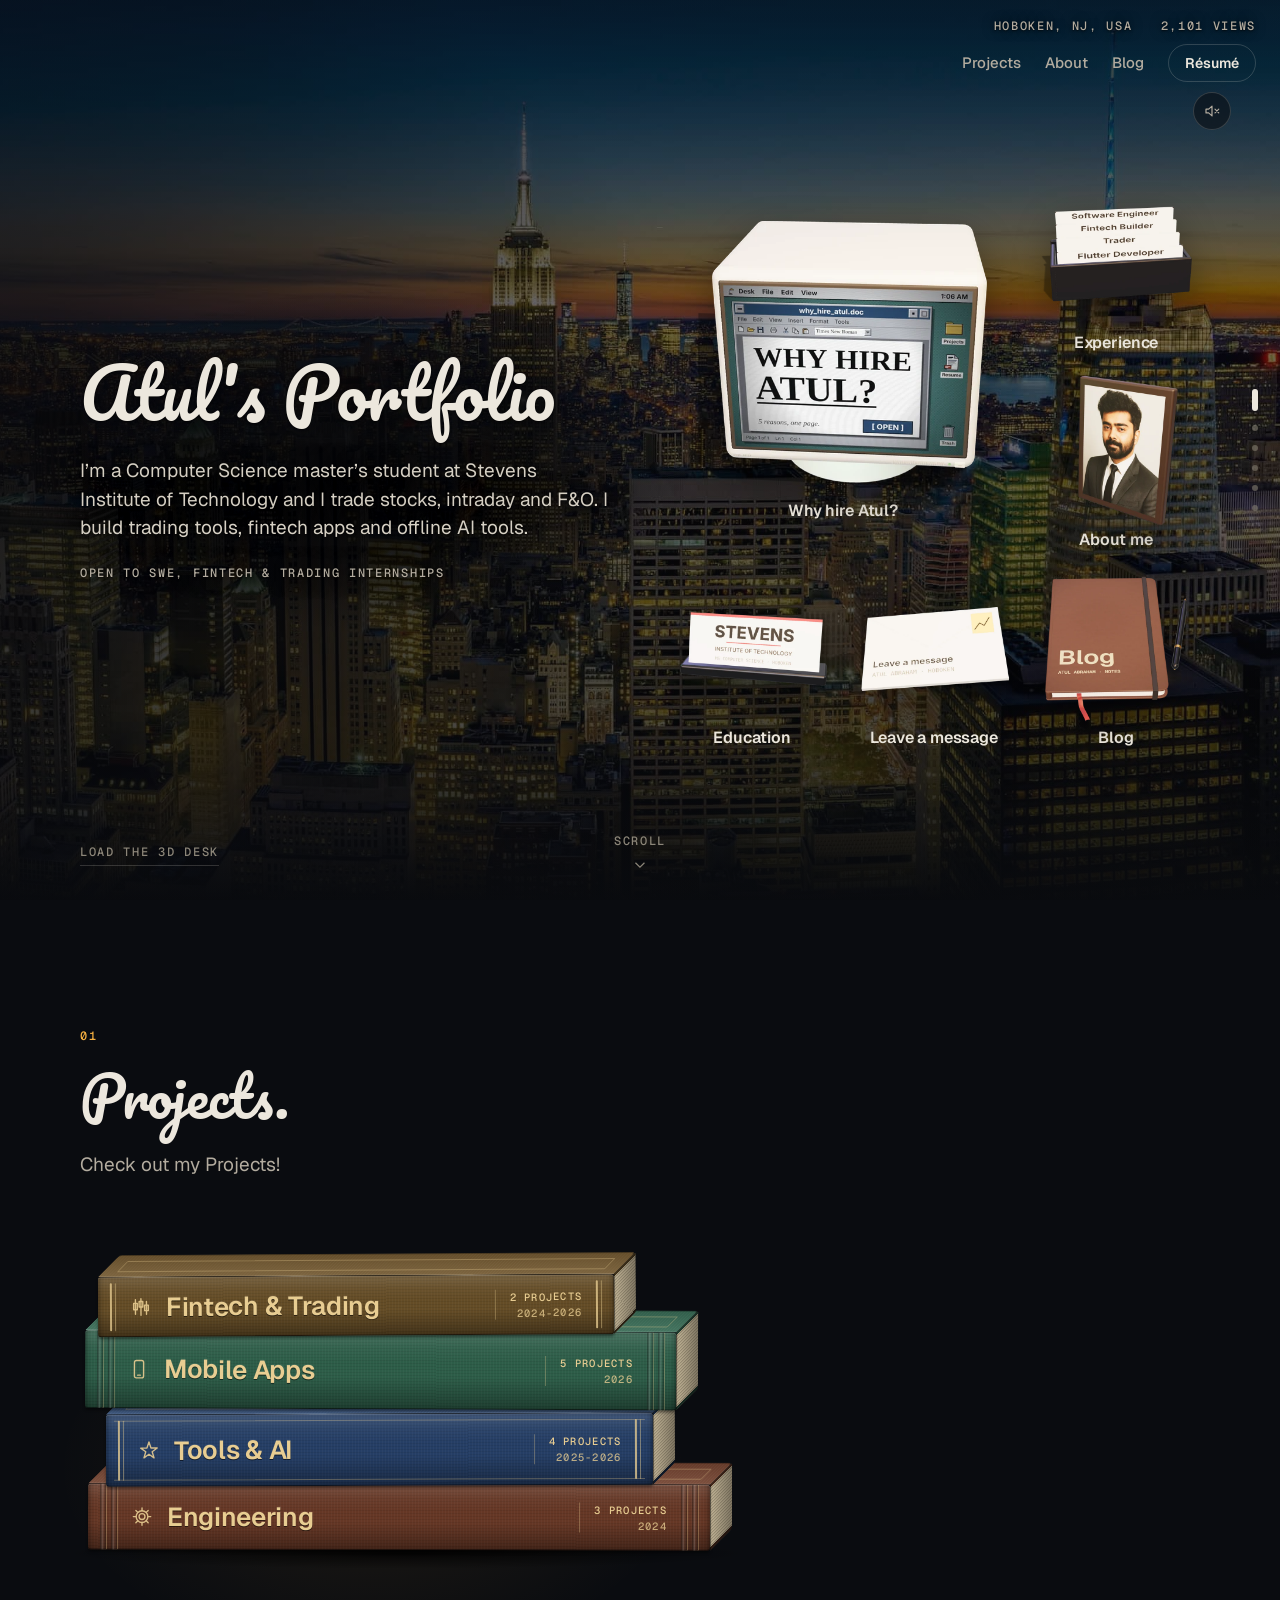
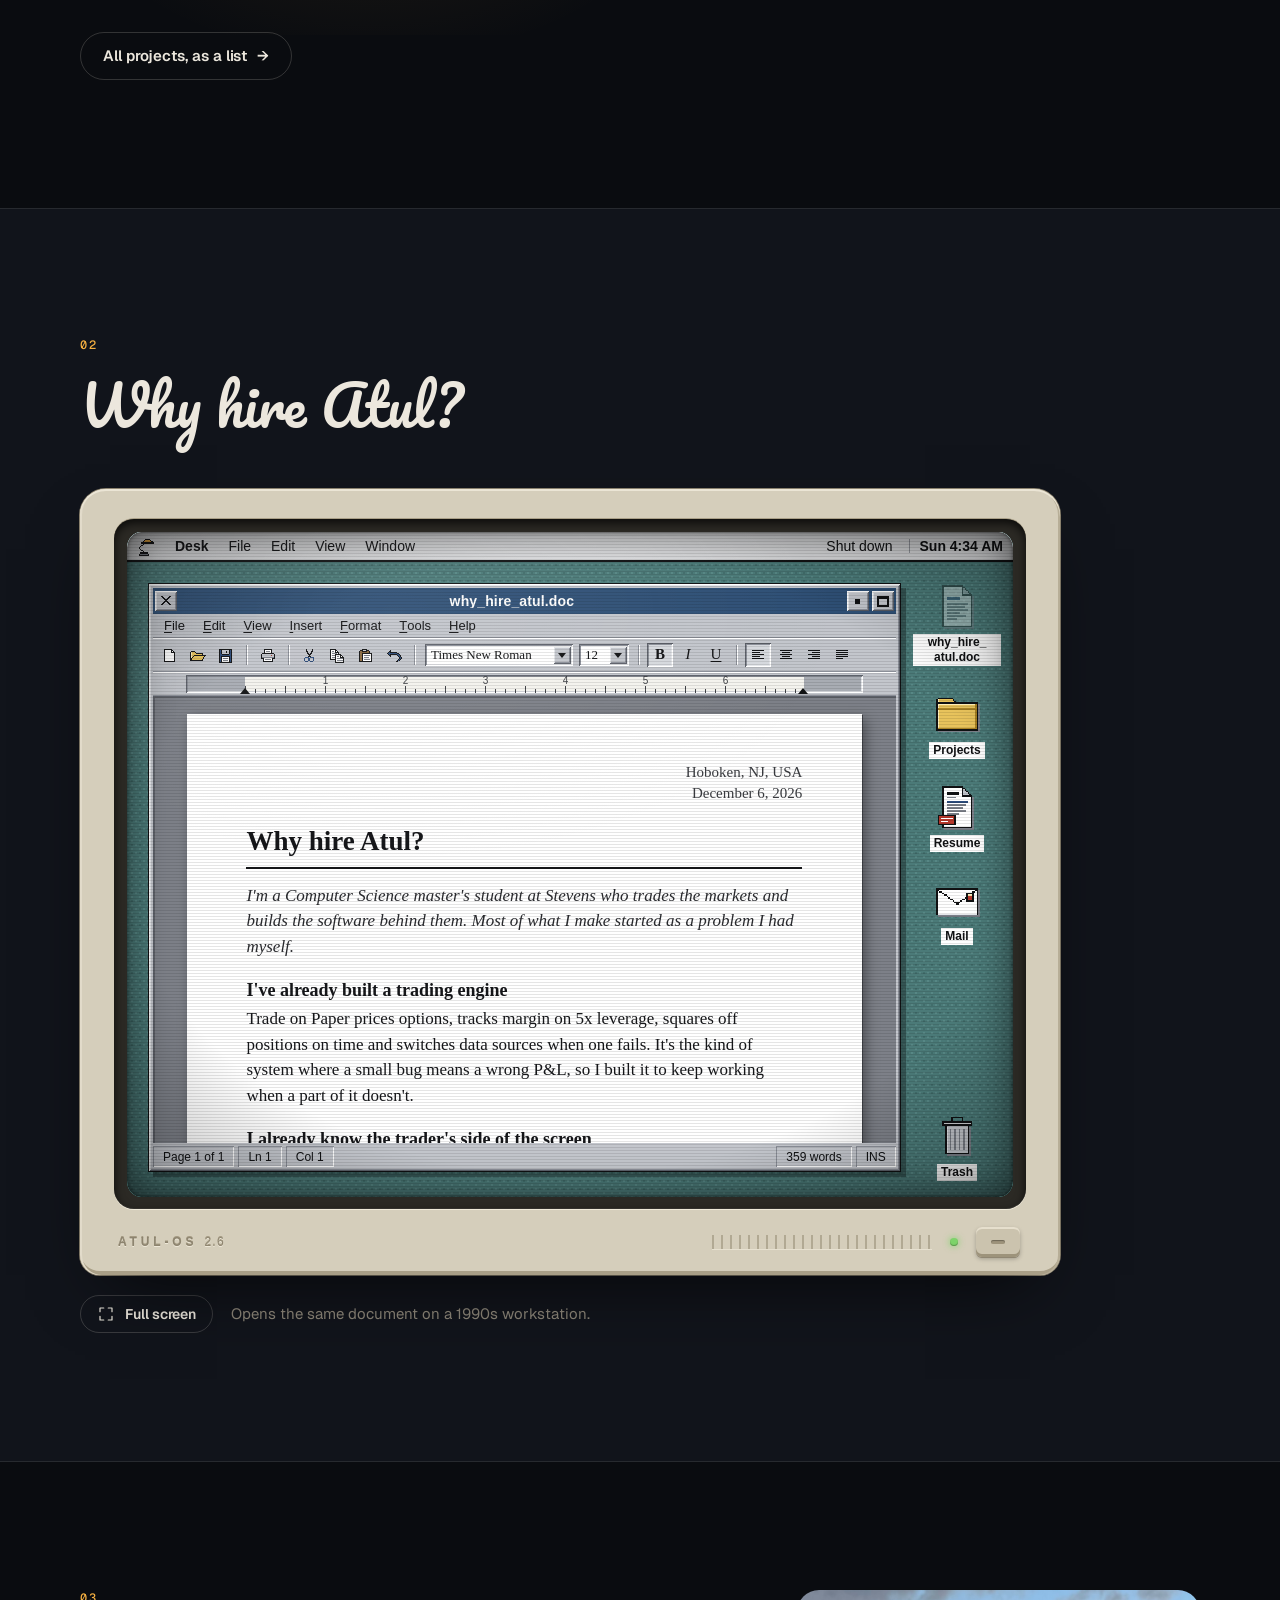
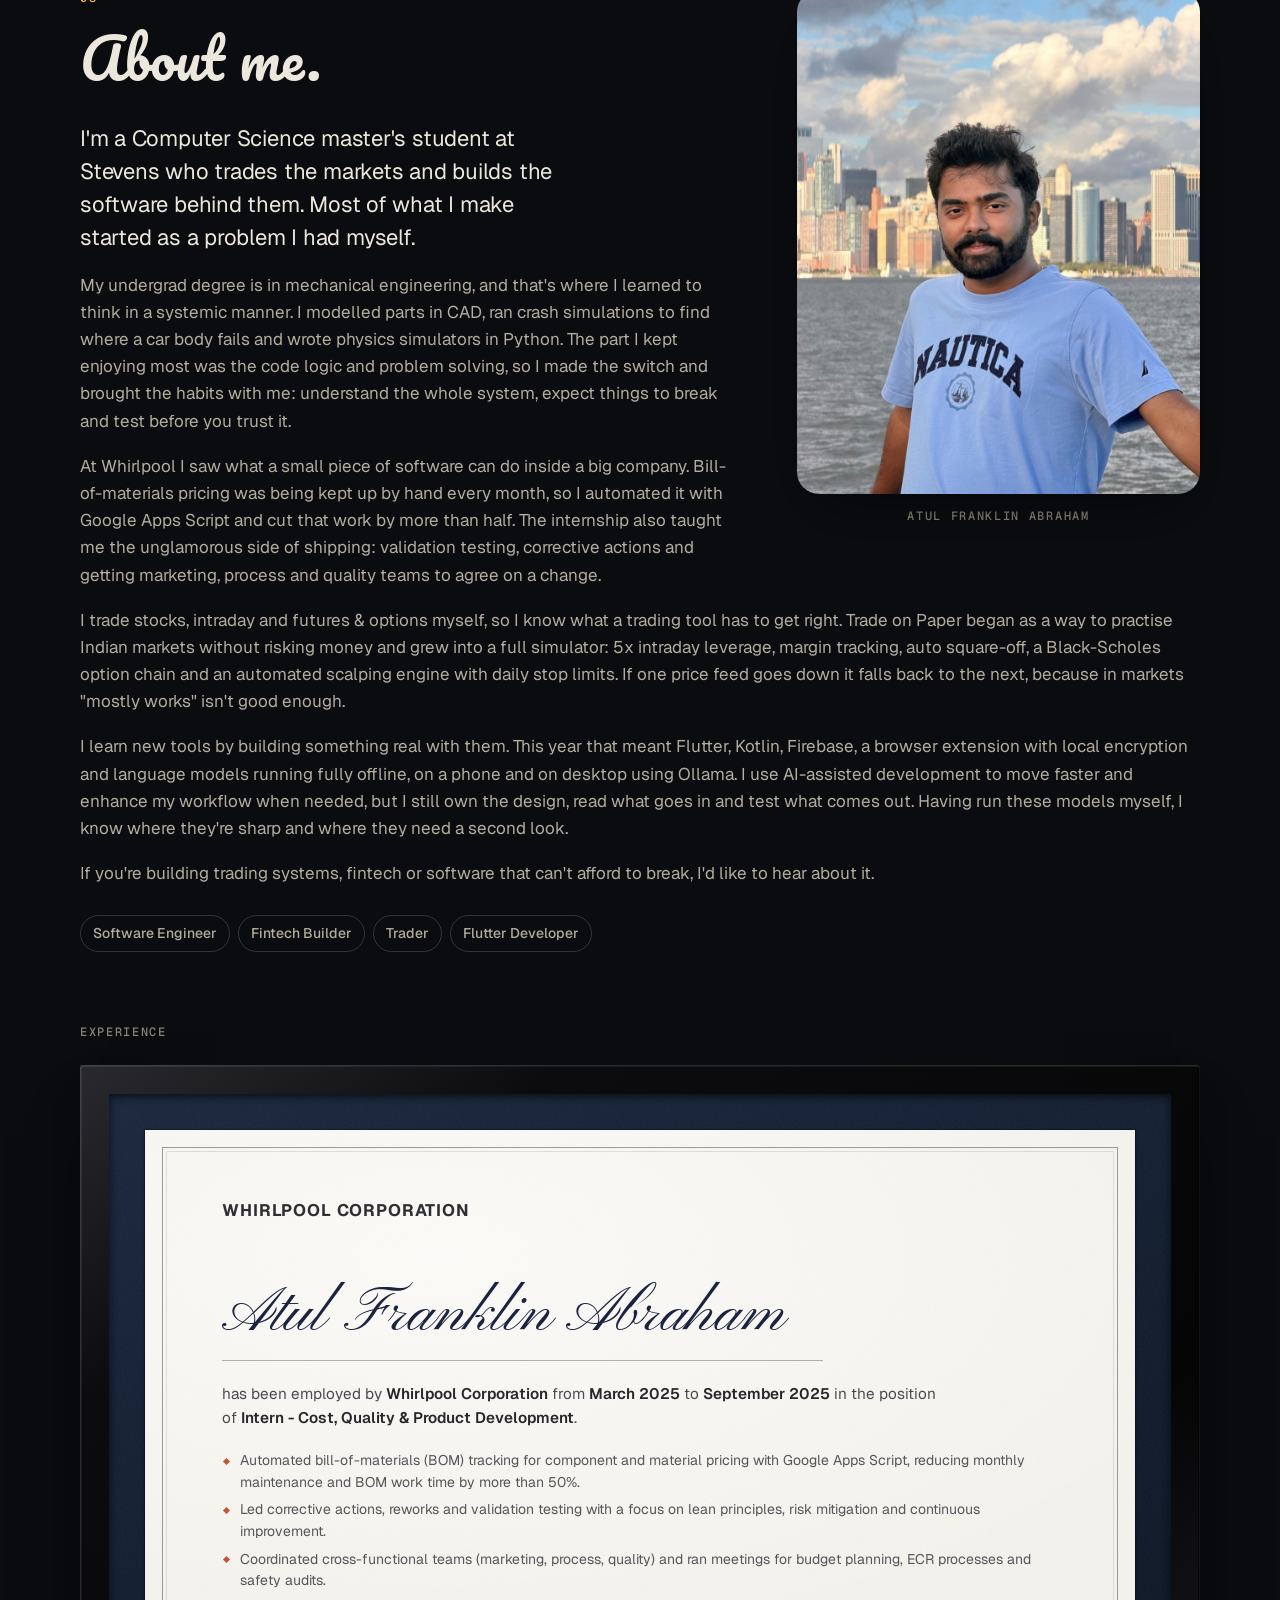
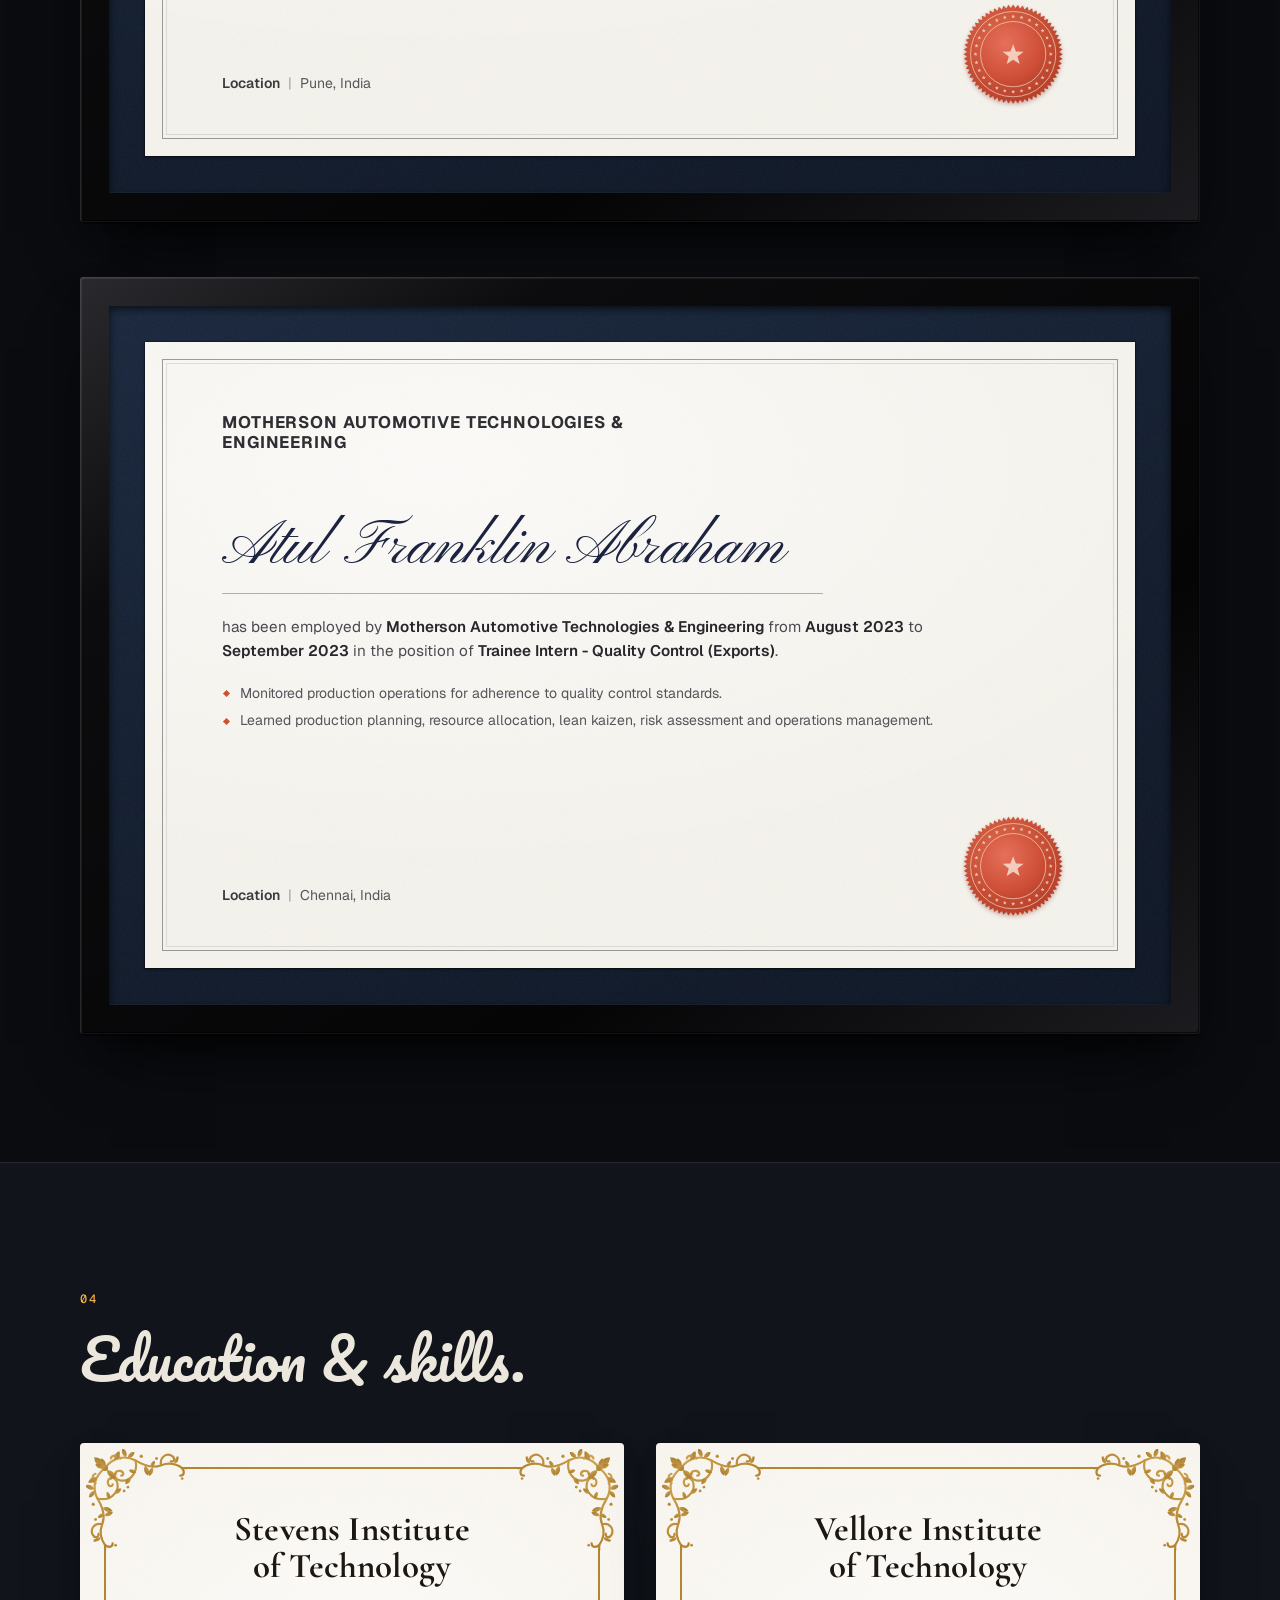
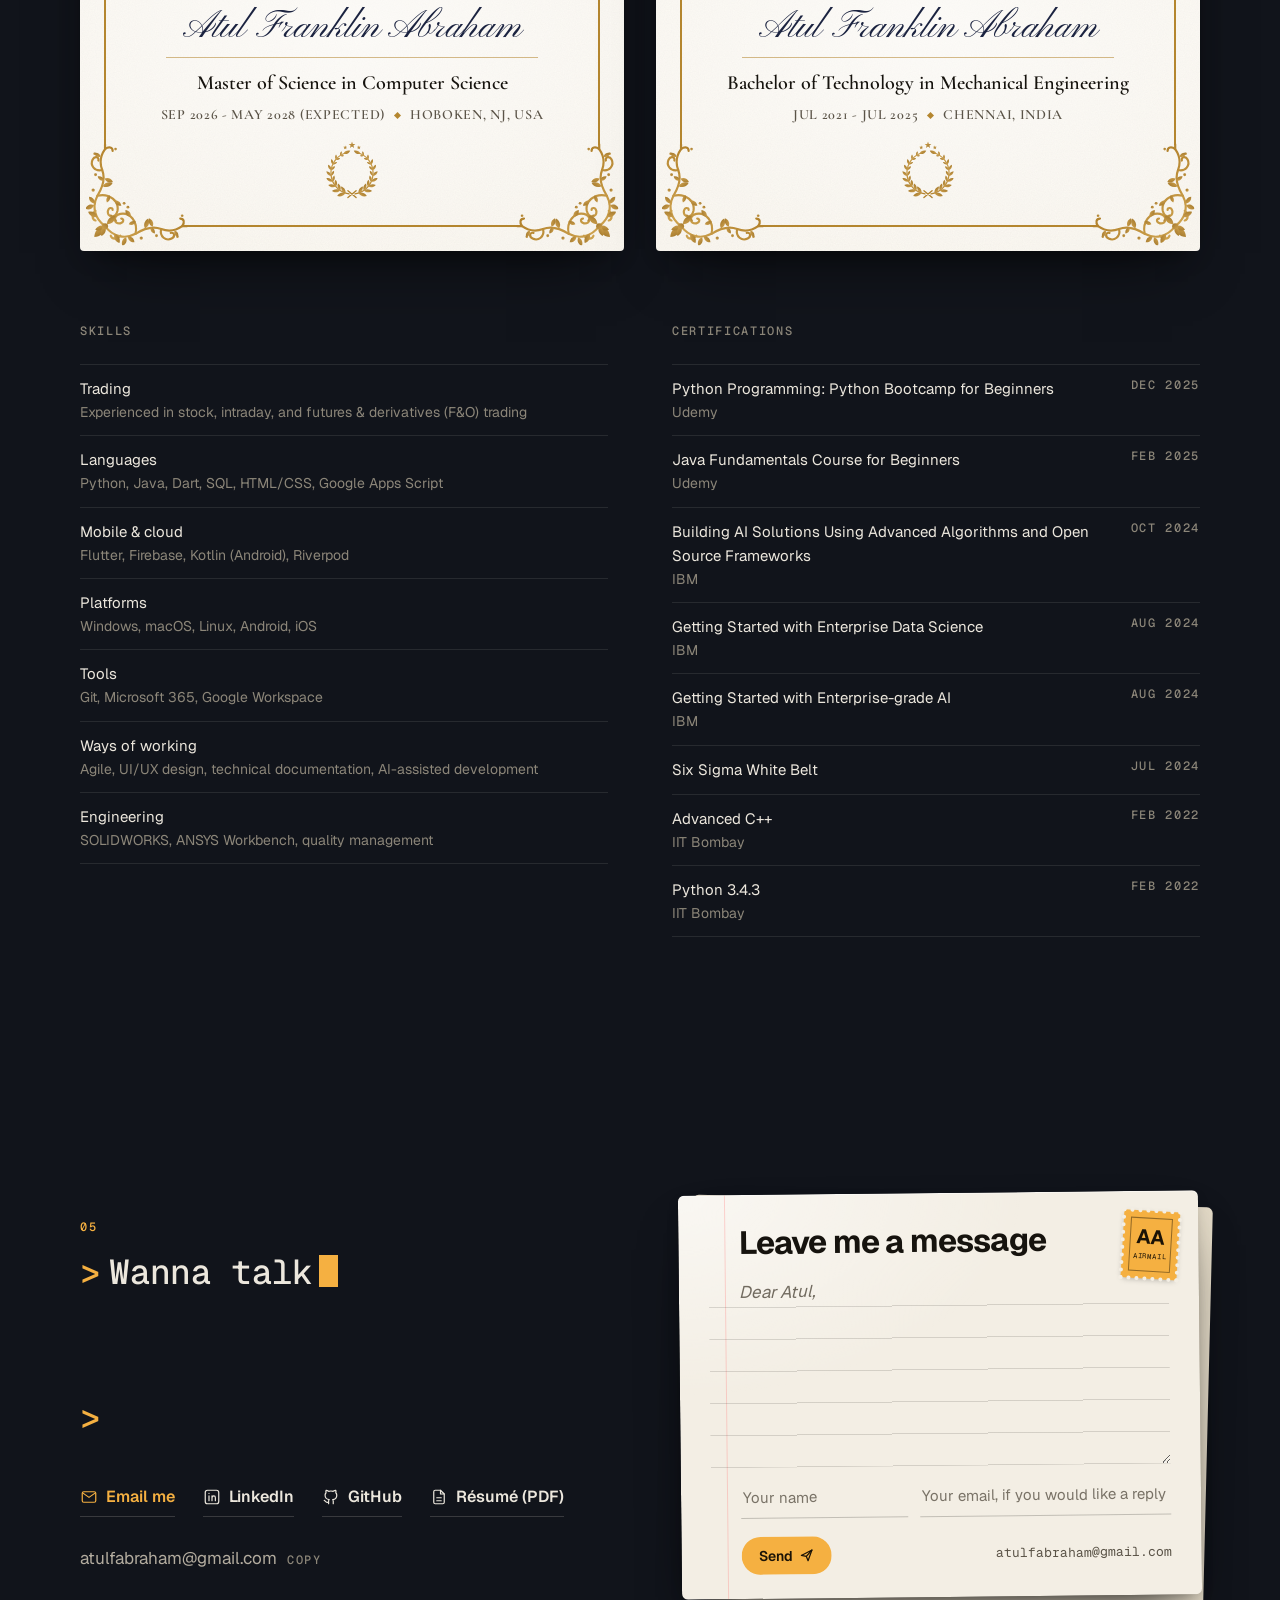
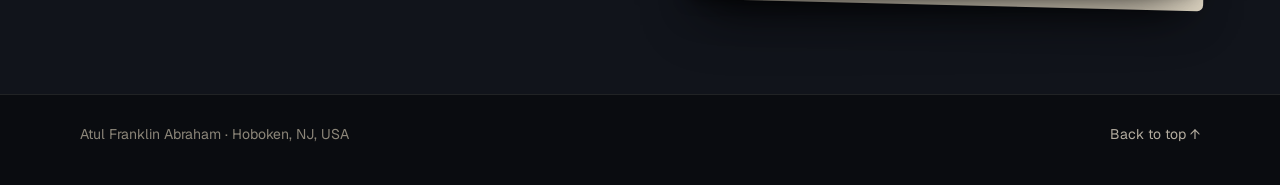
==== index.html @ f6df37d6 "Site Updation" ====
<!doctype html>
<html lang="en">
<head>
  <meta charset="utf-8" />
  <meta name="viewport" content="width=device-width, initial-scale=1, viewport-fit=cover" />
  <title>Atul Abraham (Atul Franklin Abraham) - Software Engineer &amp; Fintech Builder</title>
  <meta name="description" content="Atul Abraham (Atul Franklin Abraham) - MS Computer Science student at Stevens Institute of Technology, Hoboken NJ, and stock and F&O trader. Trading tools, fintech apps and offline AI tools." />
  <meta name="author" content="Atul Franklin Abraham" />
  <meta name="robots" content="index, follow, max-image-preview:large" />
  <link rel="canonical" href="https://atulabraham.site/" />
  <meta name="theme-color" content="#0A0C10" />
  <meta name="color-scheme" content="dark" />
  <!-- stop dark reader recolouring -->
  <meta name="darkreader-lock" />
  <meta property="og:type" content="profile" />
  <meta property="og:site_name" content="Atul Abraham" />
  <meta property="og:url" content="https://atulabraham.site/" />
  <meta property="og:title" content="Atul Abraham - Software Engineer &amp; Fintech Builder" />
  <meta property="og:description" content="Atul Franklin Abraham - MS Computer Science at Stevens and trader. Trading tools, fintech apps and offline AI." />
  <meta property="og:image" content="https://atulabraham.site/assets/photo.jpg" />
  <meta property="og:image:alt" content="Portrait of Atul Abraham" />
  <meta property="profile:first_name" content="Atul" />
  <meta property="profile:last_name" content="Abraham" />
  <meta name="twitter:card" content="summary_large_image" />
  <meta name="twitter:title" content="Atul Abraham - Software Engineer &amp; Fintech Builder" />
  <meta name="twitter:description" content="Atul Franklin Abraham - MS Computer Science at Stevens, building trading tools and fintech apps." />
  <meta name="twitter:image" content="https://atulabraham.site/assets/photo.jpg" />
  <!-- icons -->
  <link rel="icon" href="/favicon-96.png?v=2" type="image/png" sizes="96x96" />
  <link rel="icon" href="/favicon-48.png?v=2" type="image/png" sizes="48x48" />
  <link rel="icon" href="/favicon.ico?v=2" sizes="16x16 32x32 48x48" />
  <link rel="icon" href="/favicon.svg?v=2" type="image/svg+xml" />
  <link rel="apple-touch-icon" href="/apple-touch-icon.png?v=2" sizes="180x180" />
  <link rel="manifest" href="/site.webmanifest?v=2" />
  <!-- structured data -->
  <script type="application/ld+json">
  {
    "@context": "https://schema.org",
    "@graph": [
      {
        "@type": "Person",
        "@id": "https://atulabraham.site/#person",
        "name": "Atul Abraham",
        "alternateName": ["Atul Franklin Abraham", "Atul Franklin", "Atul F. Abraham"],
        "givenName": "Atul",
        "additionalName": "Franklin",
        "familyName": "Abraham",
        "url": "https://atulabraham.site/",
        "image": "https://atulabraham.site/assets/photo.jpg",
        "jobTitle": "Software Engineer",
        "description": "MS Computer Science student at Stevens Institute of Technology and stock and F&O trader. Builds trading tools, fintech apps and offline AI tools.",
        "address": { "@type": "PostalAddress", "addressLocality": "Hoboken", "addressRegion": "NJ", "addressCountry": "US" },
        "alumniOf": [
          { "@type": "CollegeOrUniversity", "name": "Stevens Institute of Technology", "url": "https://www.stevens.edu/" },
          { "@type": "CollegeOrUniversity", "name": "Vellore Institute of Technology", "url": "https://vit.ac.in/" }
        ],
        "knowsAbout": ["Trading", "Algorithmic trading", "Options pricing", "Fintech", "Software engineering", "Python", "Java", "Dart", "Flutter", "On-device AI"],
        "sameAs": [
          "https://www.linkedin.com/in/atulfranklin",
          "https://github.com/AtulFranklin",
          "https://github.com/Clean-Spirit-Studios"
        ]
      },
      {
        "@type": "WebSite",
        "@id": "https://atulabraham.site/#website",
        "url": "https://atulabraham.site/",
        "name": "Atul Abraham",
        "alternateName": ["Atul Franklin Abraham", "Atul's Portfolio"],
        "about": { "@id": "https://atulabraham.site/#person" },
        "publisher": { "@id": "https://atulabraham.site/#person" },
        "inLanguage": "en"
      },
      {
        "@type": "ProfilePage",
        "@id": "https://atulabraham.site/#profile",
        "url": "https://atulabraham.site/",
        "name": "Atul Abraham - Software Engineer & Fintech Builder",
        "isPartOf": { "@id": "https://atulabraham.site/#website" },
        "mainEntity": { "@id": "https://atulabraham.site/#person" }
      }
    ]
  }
  </script>
  <link rel="preconnect" href="https://fonts.googleapis.com" />
  <link rel="preconnect" href="https://fonts.gstatic.com" crossorigin />
  <link href="https://fonts.googleapis.com/css2?family=Geist:wght@400;500;600;700&family=Geist+Mono:wght@400;500&family=Pacifico&display=swap" rel="stylesheet" />
  <!-- certificate fonts -->
  <link href="https://fonts.googleapis.com/css2?family=Cormorant+Garamond:ital,wght@0,500;0,600;0,700;1,500&family=Pinyon+Script&display=swap" rel="stylesheet" media="print" onload="this.media='all'" />
  <noscript><link href="https://fonts.googleapis.com/css2?family=Cormorant+Garamond:ital,wght@0,500;0,600;0,700;1,500&family=Pinyon+Script&display=swap" rel="stylesheet" /></noscript>
  <link rel="stylesheet" href="css/styles.css" />
  <link rel="stylesheet" href="css/books.css" />
  <link rel="stylesheet" href="css/retro.css" />
  <link rel="stylesheet" href="css/certificates.css" />
  <script type="importmap">
    {
      "imports": {
        "three": "https://cdn.jsdelivr.net/npm/three@0.160.0/build/three.module.min.js",
        "three/addons/": "https://cdn.jsdelivr.net/npm/three@0.160.0/examples/jsm/"
      }
    }
  </script>
</head>
<body>
  <a class="skip" href="#projects">Skip to content</a>

  <!-- top bar -->
  <header class="topbar" id="topbar">
    <div class="topbar-right">
      <div class="topmeta" aria-label="Location, weather and views">
        <span class="brand-meta mono" data-place>Hoboken, NJ, USA</span>
        <span class="brand-wx mono" data-weather data-nosnippet></span>
        <span class="brand-views mono" data-views data-nosnippet></span>
      </div>
      <nav class="topnav" aria-label="Main">
        <a href="#projects">Projects</a>
        <a href="#about">About</a>
        <a href="blog/">Blog</a>
        <a class="btn btn-secondary btn-sm" data-resume href="assets/Atul_Abraham_Resume.pdf" target="_blank" rel="noopener">Résumé</a>
      </nav>
    </div>
  </header>

  <!-- section dots, desktop -->
  <nav class="dots" aria-label="Sections">
    <a href="#top" data-dot="top" tabindex="-1" aria-label="Desk"></a>
    <a href="#projects" data-dot="projects" tabindex="-1" aria-label="Projects"></a>
    <a href="#why" data-dot="why" tabindex="-1" aria-label="Why hire Atul?" data-why-title="label"></a>
    <a href="#about" data-dot="about" tabindex="-1" aria-label="About and experience"></a>
    <a href="#education" data-dot="education" tabindex="-1" aria-label="Education"></a>
    <a href="#contact" data-dot="contact" tabindex="-1" aria-label="Contact"></a>
  </nav>

  <main>
    <!-- ============ hero / desk ============ -->
    <section class="hero" id="top" aria-label="Atul's portfolio">
      <div class="scene" id="scene" aria-hidden="true"></div>
      <div class="scene-fallback" id="sceneFallback" hidden></div>
      <div class="scene-label mono" id="sceneLabel" aria-hidden="true"></div>

      <div class="hero-copy">
        <h1 class="hero-title" id="heroTitle">Atul's Portfolio</h1>
        <p class="hero-tagline" id="heroTagline"></p>
        <p class="mono hero-kicker">Open to SWE &amp; fintech internships</p>
      </div>

      <!-- mobile grid -->
      <div class="m-desk" aria-label="Desk objects">
        <button type="button" class="m-obj m-obj-wide" data-open="why">
          <img src="assets/mobile/crt.webp" alt="" width="550" height="550" loading="eager" />
          <span data-why-title>Why hire Atul?</span>
        </button>
        <button type="button" class="m-obj" data-goto="experience">
          <img src="assets/mobile/roles.webp" alt="" width="550" height="550" loading="lazy" />
          <span>Experience</span>
        </button>
        <button type="button" class="m-obj" data-open="about">
          <img src="assets/mobile/frame.webp" alt="" width="550" height="550" loading="lazy" />
          <span>About me</span>
        </button>
        <button type="button" class="m-obj" data-goto="education">
          <img src="assets/mobile/nameplate.webp" alt="" width="550" height="550" loading="lazy" />
          <span>Education</span>
        </button>
        <button type="button" class="m-obj" data-open="contact">
          <img src="assets/mobile/envelope.webp" alt="" width="550" height="550" loading="lazy" />
          <span>Leave a message</span>
        </button>
        <a class="m-obj m-obj-blog" href="blog/">
          <img src="assets/mobile/notebook.webp" alt="" width="550" height="550" loading="lazy" />
          <span>Blog</span>
        </a>
      </div>

      <p class="hero-hint mono" id="heroHint">Click anything on the desk</p>
      <a class="scroll-cue mono" href="#projects">Scroll<svg viewBox="0 0 24 24" aria-hidden="true"><path d="M6 9l6 6 6-6"/></svg></a>
      <div class="loader mono" id="loader" role="status" aria-label="Loading the 3D desk">
        <div class="term-load">
          <p class="tl-line"><span class="term-p" aria-hidden="true">&gt;</span> loading<span class="tl-dots" aria-hidden="true"></span></p>
          <p class="tl-line tl-fact" aria-hidden="true"><span class="term-p">&gt;</span> <span class="tl-tag"></span><span class="tl-text"></span><span class="term-cur"></span></p>
        </div>
      </div>
    </section>

    <!-- ============ 01 PROJECTS ============ -->
    <section class="section" id="projects" aria-labelledby="projects-h">
      <div class="wrap">
        <p class="num mono">01</p>
        <h2 id="projects-h">Projects.</h2>
        <p class="section-lead">Check out my Projects!</p>
        <div class="crates" id="crateList"></div>
        <button type="button" class="btn btn-secondary" id="allProjectsBtn">All projects, as a list <span aria-hidden="true">→</span></button>
      </div>
    </section>

    <!-- ============ 02 WHY HIRE ME ============ -->
    <section class="section section-alt" id="why" aria-labelledby="why-h">
      <div class="wrap">
        <p class="num mono">02</p>
        <h2 id="why-h" data-why-title="heading">Why hire Atul?</h2>
        <div class="crt" id="whyCrt"></div>
      </div>
    </section>

    <!-- ============ 03 ABOUT + EXPERIENCE ============ -->
    <section class="section" id="about" aria-labelledby="about-h">
      <div class="wrap about-grid">
        <div class="about-text">
          <figure class="portrait">
            <img src="assets/photo.jpg" alt="Portrait of Atul Abraham" width="853" height="1280" loading="lazy" />
            <figcaption class="mono">Atul Franklin Abraham</figcaption>
          </figure>
          <p class="num mono">03</p>
          <h2 id="about-h">About me.</h2>
          <div id="aboutBody"></div>
        </div>
      </div>
      <div class="wrap">
        <h3 class="sub-h mono" id="experience">Experience</h3>
        <ol class="timeline" id="experienceList"></ol>
      </div>
    </section>

    <!-- ============ 04 EDUCATION ============ -->
    <section class="section section-alt" id="education" aria-labelledby="edu-h">
      <div class="wrap">
        <p class="num mono">04</p>
        <h2 id="edu-h">Education & skills.</h2>
        <div class="edu-grid" id="educationList"></div>
        <div class="two-col">
          <div>
            <h3 class="sub-h mono">Skills</h3>
            <dl class="skills" id="skillsList"></dl>
          </div>
          <div>
            <h3 class="sub-h mono">Certifications</h3>
            <ul class="certs" id="certList"></ul>
          </div>
        </div>
      </div>
    </section>

    <!-- ============ 05 CONTACT ============ -->
    <section class="section contact" id="contact" aria-labelledby="contact-h">
      <div class="wrap contact-grid">
        <div class="contact-main">
          <p class="num mono">05</p>
          <h2 id="contact-h" class="contact-h term"><span class="term-line"><span class="term-p" aria-hidden="true">&gt;</span> Wanna talk about exciting technologies or opportunities?</span> <span class="term-line term-accent"><span class="term-p" aria-hidden="true">&gt;</span> Contact me<span class="term-cur" aria-hidden="true"></span></span></h2>
          <div class="contact-actions" id="contactActions"></div>
        </div>
        <div class="contact-letter" id="contactLetter"></div>
      </div>
    </section>
  </main>

  <footer class="footer">
    <div class="wrap footer-row">
      <span>Atul Franklin Abraham · <span data-place>Hoboken, NJ, USA</span></span>
      <a href="#top">Back to top ↑</a>
    </div>
  </footer>

  <!-- project stack overlay -->
  <dialog class="overlay" id="stackDialog" aria-labelledby="stackTitle">
    <div class="overlay-head">
      <div class="pill-head">
        <span id="stackTitle">Crate</span>
        <button type="button" class="icon-btn" data-close aria-label="Close">
          <svg viewBox="0 0 24 24" aria-hidden="true"><path d="M6 6l12 12M18 6L6 18"/></svg>
        </button>
      </div>
    </div>
    <div class="stack" id="stackBody" tabindex="-1"></div>
    <div class="overlay-foot">
      <span class="mono hint" id="stackHint">Scroll, or use ← → for the next crate</span>
      <button type="button" class="btn btn-secondary btn-sm" id="nextCrateBtn">Next crate <span aria-hidden="true">→</span></button>
    </div>
  </dialog>

  <!-- panel overlay -->
  <dialog class="overlay overlay-panel" id="panelDialog" aria-labelledby="panelTitle">
    <div class="overlay-head">
      <div class="pill-head">
        <span id="panelTitle">Panel</span>
        <button type="button" class="icon-btn" data-close aria-label="Close">
          <svg viewBox="0 0 24 24" aria-hidden="true"><path d="M6 6l12 12M18 6L6 18"/></svg>
        </button>
      </div>
    </div>
    <div class="panel-body" id="panelBody" tabindex="-1"></div>
  </dialog>

  <script src="js/content.js"></script>
  <!-- loads the rest of the scripts -->
  <script src="js/maintenance.js"></script>
</body>
</html>
---- css/styles.css ----
/* main styles */
:root {
  color-scheme: dark;
  --ink-0: #0A0C10;
  --ink-1: #11141B;
  --ink-2: #181C25;
  --line: rgba(236, 231, 221, 0.10);
  --line-2: rgba(236, 231, 221, 0.18);
  --text: #ECE7DD;
  --text-2: #B3AC9F;
  --text-3: #8C8679;
  --amber: #F5B041;
  --amber-hover: #E6A232;
  --amber-ink: #1A1206;
  --up: #3DDC97;
  --down: #FF6B6B;
  --paper: #F3EEE4;
  --paper-ink: #16130E;
  --paper-ink-2: #5A5347;
  --tag: #FBE3B5;
  --tag-ink: #6B4206;

  --font: "Geist", ui-sans-serif, system-ui, -apple-system, "Segoe UI", Roboto, sans-serif;
  --mono: "Geist Mono", ui-monospace, "SF Mono", Menlo, Consolas, monospace;

  --r-sm: 8px;
  --r-md: 14px;
  --r-lg: 22px;
  --r-pill: 999px;
  --shadow-card: 0 24px 60px -20px rgba(0, 0, 0, 0.6);
  --shadow-lift: 0 2px 0 rgba(255, 255, 255, 0.04) inset, 0 12px 30px -12px rgba(0, 0, 0, 0.5);

  --wrap: 1120px;
  --gutter: 24px;
  --section-y: 128px;
  --ease: cubic-bezier(0.2, 0.7, 0.1, 1);
}

*, *::before, *::after { box-sizing: border-box; }
html { scroll-behavior: smooth; -webkit-text-size-adjust: 100%; overflow-x: clip; }
#projects { overflow-x: clip; }
body {
  margin: 0;
  background: var(--ink-0);
  color: var(--text);
  font-family: var(--font);
  font-size: 17px;
  line-height: 1.6;
  -webkit-font-smoothing: antialiased;
  overflow-x: hidden;
}
img { max-width: 100%; display: block; }
a { color: var(--amber); text-decoration: none; }
a:hover { text-decoration: underline; text-underline-offset: 3px; }
button { font: inherit; color: inherit; }
h1, h2, h3, p { margin: 0; }
ul, ol, dl, dd { margin: 0; padding: 0; }
li { list-style: none; }
.mono { font-family: var(--mono); font-size: 12px; font-weight: 500; letter-spacing: 0.14em; text-transform: uppercase; line-height: 1.4; }

:focus-visible { outline: 2px solid var(--amber); outline-offset: 3px; border-radius: 4px; }

.skip {
  position: absolute; left: 16px; top: -60px; z-index: 100;
  background: var(--amber); color: var(--amber-ink); padding: 10px 16px; border-radius: var(--r-pill); font-weight: 600;
}
.skip:focus { top: 16px; }

.wrap { width: 100%; max-width: calc(var(--wrap) + var(--gutter) * 2); margin: 0 auto; padding: 0 var(--gutter); }

/* ---------- Buttons ---------- */
.btn {
  display: inline-flex; align-items: center; gap: 10px;
  height: 48px; padding: 0 22px; border-radius: var(--r-pill);
  font-size: 15px; font-weight: 600; letter-spacing: -0.005em;
  border: 1px solid transparent; cursor: pointer; text-decoration: none !important;
  transition: background .2s var(--ease), border-color .2s var(--ease), transform .2s var(--ease), color .2s;
}
.btn svg { width: 18px; height: 18px; stroke: currentColor; fill: none; stroke-width: 1.6; stroke-linecap: round; stroke-linejoin: round; }
.btn-primary { background: var(--amber); color: var(--amber-ink); }
.btn-primary:hover { background: var(--amber-hover); }
.btn-secondary { background: transparent; color: var(--text); border-color: var(--line-2); }
.btn-secondary:hover { border-color: var(--amber); color: var(--amber); }
.btn-sm { height: 38px; padding: 0 16px; font-size: 14px; }
.btn:active { transform: translateY(1px); }
.btn[disabled] { opacity: .4; pointer-events: none; }

.icon-btn {
  width: 32px; height: 32px; border-radius: 50%; border: 0; cursor: pointer;
  display: grid; place-items: center; background: var(--paper-ink); color: var(--paper);
}
.icon-btn svg { width: 16px; height: 16px; stroke: currentColor; stroke-width: 2; fill: none; stroke-linecap: round; }
.icon-btn:hover { background: #000; }

/* ---------- Top bar ---------- */
/* top of page only, scrolls away */
.topbar {
  position: absolute; inset: 0 0 auto 0; z-index: 30;
  display: flex; align-items: flex-start; justify-content: flex-end;
  padding: 18px var(--gutter);
}
.brand { display: flex; flex-direction: column; color: var(--text); text-decoration: none !important; }
.brand-name { font-weight: 700; font-size: 20px; letter-spacing: -0.02em; line-height: 1.1; }
.brand-meta { color: var(--text-3); font-size: 11px; margin-top: 2px; }
.brand-wx { display: flex; flex-wrap: wrap; align-items: center; gap: 2px 5px; min-height: 15px; margin-top: 2px; color: var(--text-3); font-size: 11px; line-height: 15px; font-variant-numeric: tabular-nums; white-space: nowrap; opacity: 0; transition: opacity .4s var(--ease); }
.brand-wx.ready { opacity: 1; }
.brand-wx svg { flex: none; width: 1.1em; height: 1.1em; fill: none; stroke: currentColor; stroke-width: 2; stroke-linecap: round; stroke-linejoin: round; color: var(--text-2); }
.brand-wx .wx-sun { color: var(--amber); }
.brand-wx .wx-time { flex-basis: 100%; }
.brand-views { display: block; min-height: 14px; margin-top: 1px; color: var(--text-3); font-size: 10px; line-height: 14px; opacity: 0; transition: opacity .4s var(--ease); }
.brand-views.ready { opacity: .75; }
.topbar-right { display: flex; flex-direction: column; align-items: flex-end; gap: 10px; }
.topmeta { display: flex; flex-wrap: wrap; justify-content: flex-end; align-items: center; gap: 2px 14px; }
.topmeta .brand-meta, .topmeta .brand-wx, .topmeta .brand-views { margin-top: 0; }
.topmeta .brand-wx .wx-time { flex-basis: auto; margin-left: 9px; }
/* brighter meta over the sky */
.topmeta .brand-meta, .topmeta .brand-wx, .topmeta .brand-views { color: var(--text-2); font-size: 12px; font-weight: 500; line-height: 16px; text-shadow: 0 1px 2px rgba(0,0,0,.7), 0 0 12px rgba(7,8,11,.8); }
.topmeta .brand-views.ready { opacity: 1; }
.topnav { display: flex; align-items: center; gap: 24px; }
.topnav a:not(.btn) { color: var(--text-2); font-size: 15px; font-weight: 500; }
.topnav a:not(.btn):hover { color: var(--text); text-decoration: none; }

/* ---------- Section dots ---------- */
.dots { position: fixed; right: 22px; top: 50%; transform: translateY(-50%); z-index: 25; display: flex; flex-direction: column; gap: 14px; }
.dots a { width: 6px; height: 6px; border-radius: 6px; background: var(--text-3); opacity: .55; transition: height .3s var(--ease), opacity .3s, background .3s; }
.dots a.on { height: 22px; opacity: 1; background: var(--text); }
.dots a:hover { opacity: 1; }

/* ---------- Hero ---------- */
.hero { position: relative; height: 100vh; height: 100svh; min-height: 620px; overflow: hidden; background: #07080B; }
.scene { position: absolute; inset: 0; }
.scene canvas { display: block; width: 100%; height: 100%; touch-action: pan-y; }
.hero::after {
  /* scrim behind hero copy */
  content: ""; position: absolute; inset: 0; pointer-events: none;
  background: linear-gradient(to bottom, rgba(7, 8, 11, 0.7) 0, rgba(7, 8, 11, 0) 110px),
              radial-gradient(90% 75% at 0% 20%, rgba(7, 8, 11, 0.85) 0%, rgba(7, 8, 11, 0.5) 42%, rgba(7, 8, 11, 0) 68%),
              linear-gradient(to bottom, rgba(7, 8, 11, 0) 78%, rgba(10, 12, 16, 1) 100%);
}
.hero-copy { position: absolute; z-index: 2; left: var(--gutter); top: 12px; max-width: 690px; }
.hero-kicker { color: var(--text-2); margin-top: 22px; }
.live-dot { width: 8px; height: 8px; border-radius: 50%; background: var(--up); box-shadow: 0 0 0 0 rgba(61, 220, 151, .6); animation: pulse 2.4s infinite; }
@keyframes pulse { 0% { box-shadow: 0 0 0 0 rgba(61,220,151,.5); } 70% { box-shadow: 0 0 0 10px rgba(61,220,151,0); } 100% { box-shadow: 0 0 0 0 rgba(61,220,151,0); } }
.hero-title { font-family: "Pacifico", cursive; font-size: clamp(40px, 5.4vw, 80px); line-height: 1.25; font-weight: 400; letter-spacing: 0; }
.hero-tagline { margin-top: 22px; font-size: 19px; line-height: 1.5; color: #D6D0C4; max-width: 46ch; }
.hero-copy { text-shadow: 0 1px 2px rgba(0,0,0,.6), 0 0 24px rgba(7,8,11,.9); }
.hero-copy::before { content: ""; position: absolute; z-index: -1; inset: -60px -80px -50px -40px; background: radial-gradient(closest-side, rgba(7,8,11,.82), rgba(7,8,11,.55) 60%, rgba(7,8,11,0)); pointer-events: none; }
/* clear the top bar when narrow */
@media (max-width: 1040px) { .hero-copy { top: 150px; } }
.hero-hint { position: absolute; z-index: 2; left: var(--gutter); bottom: 34px; color: var(--text-3); }
.scroll-cue {
  position: absolute; z-index: 2; left: 50%; bottom: 26px; transform: translateX(-50%);
  display: flex; flex-direction: column; align-items: center; gap: 6px; color: var(--text-3); text-decoration: none !important;
}
.scroll-cue svg { width: 18px; height: 18px; stroke: currentColor; fill: none; stroke-width: 1.6; animation: bob 2s var(--ease) infinite; }
@keyframes bob { 50% { transform: translateY(4px); } }
.scene-label {
  position: absolute; z-index: 3; pointer-events: none; padding: 7px 12px; border-radius: var(--r-pill);
  background: var(--paper); color: var(--paper-ink); font-size: 11px; white-space: nowrap;
  transform: translate(-50%, calc(-100% - 14px)); opacity: 0; transition: opacity .15s;
  box-shadow: var(--shadow-card);
}
.scene-label.on { opacity: 1; }
.loader {
  position: absolute; inset: 0; z-index: 4; display: grid; place-items: center; background: #07080B; color: var(--text-2);
  transition: opacity .8s var(--ease), visibility .8s;
}
.loader.done { opacity: 0; visibility: hidden; }
/* loading terminal */
.term-load { width: min(640px, calc(100% - 2 * var(--gutter))); font-size: 15px; line-height: 1.6; color: var(--text-2); text-transform: none; letter-spacing: 0; }
.tl-line { position: relative; padding-left: 1.6ch; }
.tl-line + .tl-line { margin-top: 10px; }
.tl-fact { min-height: 4.8em; color: var(--text); }
.tl-tag { color: var(--text-3); }
.tl-dots::after { content: ""; animation: tlDots 1.2s steps(1) infinite; }
@keyframes tlDots { 0% { content: ""; } 25% { content: "."; } 50% { content: ".."; } 75% { content: "..."; } }
.term-load .term-cur { width: .6em; height: 1.05em; vertical-align: -0.18em; margin-left: .1em; }
.scene-fallback {
  position: absolute; inset: 0; background:
    radial-gradient(60% 50% at 70% 60%, rgba(245, 176, 65, 0.22), rgba(245, 176, 65, 0) 70%),
    linear-gradient(#0C1018, #07080B);
}

/* ---------- Sections ---------- */
.section { padding: var(--section-y) 0; position: relative; }
.section-alt { background: var(--ink-1); border-top: 1px solid var(--line); border-bottom: 1px solid var(--line); }
.num { color: var(--amber); margin-bottom: 14px; }
.section h2 { font-family: "Pacifico", cursive; font-size: clamp(34px, 4.8vw, 56px); line-height: 1.3; letter-spacing: 0; font-weight: 400; }
.section-lead { margin-top: 18px; color: var(--text-2); font-size: 19px; max-width: 56ch; }
.sub-h { color: var(--text-3); margin: 72px 0 24px; scroll-margin-top: 32px; }
section[id] { scroll-margin-top: 0; }

.reveal { opacity: 0; transform: translateY(18px); transition: opacity .8s var(--ease), transform .8s var(--ease); }
.reveal.in { opacity: 1; transform: none; }

/* ---------- Crates ---------- */
.crates { margin: 56px 0 40px; display: grid; grid-template-columns: repeat(2, 1fr); gap: 16px; }
.crate-row {
  width: 100%; display: grid; grid-template-columns: 148px 1fr; gap: 24px; align-items: center; text-align: left;
  padding: 22px; border-radius: var(--r-lg); border: 1px solid var(--line); background: var(--ink-1); cursor: pointer;
  transition: border-color .25s var(--ease), transform .25s var(--ease), background .25s;
}
.crate-row:hover { border-color: var(--line-2); background: var(--ink-2); transform: translateY(-2px); }
.crate-row:hover .slip:nth-child(1) { transform: translate(-50%, -18px) rotate(-4deg); }
.crate-row:hover .slip:nth-child(2) { transform: translate(-50%, -12px) rotate(3deg); }
.crate-row .ct { display: block; font-size: 24px; line-height: 1.15; font-weight: 600; letter-spacing: -0.015em; }
.crate-row .cb { display: block; color: var(--text-2); font-size: 16px; margin-top: 6px; }
.crate-row .count { color: var(--amber); margin-top: 14px; display: block; }

.crate-art { position: relative; width: 148px; height: 120px; }
.crate-art .slip {
  position: absolute; left: 50%; bottom: 38px; width: 108px; height: 70px; border-radius: 4px; overflow: hidden;
  background: #0A0C10; transform: translate(-50%, -4px); transition: transform .35s var(--ease);
  box-shadow: 0 4px 10px rgba(0,0,0,.4), 0 0 0 1px rgba(236,231,221,.06);
  backface-visibility: hidden; -webkit-backface-visibility: hidden; outline: 1px solid transparent; will-change: transform;
}
.crate-art .slip:nth-child(1) { transform: translate(-50%, -10px) rotate(-2deg); }
.crate-art .slip img { width: 100%; height: 100%; object-fit: cover; border-radius: inherit; backface-visibility: hidden; }
.crate-art .box {
  position: absolute; left: 0; right: 0; bottom: 0; height: 62px; border-radius: 6px;
  background:
    repeating-linear-gradient(90deg, rgba(0,0,0,.08) 0 2px, transparent 2px 22px),
    linear-gradient(#8A5A35, #6B4427);
  box-shadow: inset 0 2px 0 rgba(255,255,255,.12), 0 14px 24px -10px rgba(0,0,0,.7);
  display: grid; place-items: center;
}
.crate-art .box::before { content: ""; position: absolute; top: 10px; width: 34px; height: 7px; border-radius: 4px; background: rgba(0,0,0,.35); }
.crate-art .box span { font-family: var(--mono); font-size: 9px; letter-spacing: .12em; text-transform: uppercase; color: rgba(255, 240, 220, .8); margin-top: 16px; }

/* ---------- CRT (why hire) ---------- */
.crt {
  margin-top: 48px; padding: 18px; border-radius: 28px; background: linear-gradient(#2A2520, #1A1714);
  box-shadow: var(--shadow-card), inset 0 1px 0 rgba(255,255,255,.08);
}
.crt-screen {
  position: relative; border-radius: 18px; padding: 36px; overflow: hidden;
  background: radial-gradient(120% 90% at 50% 40%, #12201A 0%, #0A110E 70%, #060A08 100%);
  box-shadow: inset 0 0 60px rgba(0,0,0,.8);
}
.crt-screen::after {
  content: ""; position: absolute; inset: 0; pointer-events: none;
  background: repeating-linear-gradient(to bottom, rgba(255,255,255,.025) 0 1px, transparent 1px 3px);
}
.crt-top { display: flex; align-items: center; justify-content: space-between; gap: 16px; color: var(--up); margin-bottom: 28px; flex-wrap: wrap; }
.crt-top .cursor { display: inline-block; width: 9px; height: 14px; background: var(--up); vertical-align: -2px; margin-left: 4px; animation: blink 1.1s steps(1) infinite; }
@keyframes blink { 50% { opacity: 0; } }
.crt-spark { width: 160px; height: 36px; }
.crt-grid { display: grid; grid-template-columns: repeat(2, 1fr); gap: 28px 40px; }
.proof .stat { font-family: var(--mono); font-size: clamp(28px, 3.6vw, 40px); font-weight: 500; color: var(--amber); letter-spacing: -0.02em; line-height: 1.1; }
.proof .label { color: var(--up); margin-top: 6px; display: block; }
.proof p { color: var(--text-2); margin-top: 12px; font-size: 16px; max-width: 46ch; }

/* ---------- About ---------- */
/* text wraps the photo, full width below it */
.about-grid { display: flow-root; }
.about-lead { font-size: 22px; line-height: 1.5; margin-top: 28px; color: var(--text); max-width: 34ch; letter-spacing: -0.01em; }
.about-text p:not(.num):not(.about-lead) { margin-top: 18px; color: var(--text-2); }
.roles { display: flex; flex-wrap: wrap; gap: 8px; margin-top: 28px; }
.role { padding: 6px 12px; border-radius: var(--r-pill); border: 1px solid var(--line-2); color: var(--text-2); font-size: 14px; font-weight: 500; }
.portrait { margin: 0 0 32px 64px; float: right; width: 36%; }
.portrait img {
  border-radius: var(--r-lg); width: 100%; height: auto; aspect-ratio: 4 / 5; object-fit: cover; object-position: center 25%;
  box-shadow: var(--shadow-card); filter: saturate(.92);
}
.portrait figcaption { color: var(--text-3); margin-top: 14px; text-align: center; }

.timeline { display: grid; gap: 16px; }
.job { display: grid; grid-template-columns: 220px 1fr; gap: 32px; padding: 32px; border-radius: var(--r-lg); border: 1px solid var(--line); background: var(--ink-1); }
.job .dates { color: var(--text-3); }
.job .place { color: var(--text-3); margin-top: 8px; display: block; }
.job h4 { margin: 0; font-size: 22px; font-weight: 600; letter-spacing: -0.015em; line-height: 1.2; }
.job .role-name { color: var(--amber); font-weight: 500; margin-top: 4px; }
.job ul { margin-top: 16px; display: grid; gap: 10px; }
.job li { position: relative; padding-left: 20px; color: var(--text-2); font-size: 16px; }
.job li::before { content: ""; position: absolute; left: 0; top: 11px; width: 8px; height: 1.5px; background: var(--amber); }

/* ---------- Education ---------- */
.edu-grid { display: grid; grid-template-columns: repeat(2, 1fr); gap: 16px; margin-top: 48px; }
.edu { padding: 28px; border-radius: var(--r-lg); background: var(--ink-0); border: 1px solid var(--line); }
.edu .dates { color: var(--amber); }
.edu h3 { font-size: 22px; font-weight: 600; letter-spacing: -0.015em; margin-top: 14px; line-height: 1.2; }
.edu p { color: var(--text-2); margin-top: 6px; }
.two-col { display: grid; grid-template-columns: 1fr 1fr; gap: 64px; }
.skills { display: grid; }
.skills > div { padding: 12px 0; border-bottom: 1px solid var(--line); }
.skills > div:first-child { border-top: 1px solid var(--line); }
.skills dt { color: var(--text); font-weight: 400; font-size: 15px; }
.skills dd { color: var(--text-3); font-size: 14px; margin: 0; }
.certs { display: grid; }
.certs li { display: grid; grid-template-columns: 1fr auto; gap: 16px; padding: 12px 0; border-bottom: 1px solid var(--line); font-size: 15px; }
.certs li:first-child { border-top: 1px solid var(--line); }
.certs .by { color: var(--text-3); display: block; font-size: 14px; }
.certs .when { color: var(--text-3); white-space: nowrap; }

/* ---------- Contact ---------- */
.contact { padding-bottom: 96px; overflow: hidden; background: var(--ink-1); }
/* one band with education */
.section-alt:has(+ .contact) { border-bottom: 0; }
/* terminal headline */
.contact-h.term { font-family: var(--mono); font-weight: 500; font-size: clamp(24px, 2.7vw, 38px); line-height: 1.25; letter-spacing: -0.02em; max-width: none; text-wrap: pretty; }
.term-line { display: block; position: relative; padding-left: 1.4ch; }
.term-line + .term-line { margin-top: .45em; }
.term-p { position: absolute; left: 0; color: var(--amber); }
.term-accent { color: var(--amber); }
.term-cur { display: inline-block; width: .55em; height: .95em; margin-left: .2em; vertical-align: -0.1em; background: var(--amber); animation: blink 1.1s steps(1) infinite; }
.contact-h.typed .tw { display: inline-block; opacity: 0; transform: translateX(-0.5em); transition: opacity .25s ease, transform .35s var(--ease); }
.contact-h.typed .tw.on { opacity: 1; transform: none; }
@media (prefers-reduced-motion: reduce) {
  .contact-h.typed .tw { transition: none; transform: none; }
  .term-cur { animation: none; }
}
.contact-actions { display: flex; flex-wrap: wrap; gap: 12px; margin-top: 40px; position: relative; }
#contactActions { gap: 10px 28px; }
.contact-link { display: inline-flex; align-items: center; gap: 8px; font-size: 16px; font-weight: 600; color: var(--text); padding: 6px 0; border-bottom: 1px solid var(--line-2); text-decoration: none !important; transition: color .2s, border-color .2s; }
.contact-link.primary { color: var(--amber); }
.contact-link:hover, .contact-link:focus-visible { color: var(--amber); border-color: var(--amber); }
.contact-link svg { width: 18px; height: 18px; stroke: currentColor; fill: none; stroke-width: 1.6; stroke-linecap: round; stroke-linejoin: round; }
.email-line { margin-top: 28px; color: var(--text-2); position: relative; }
.email-line button { background: none; border: 0; color: var(--text-3); cursor: pointer; padding: 0 0 0 10px; }
.email-line button:hover { color: var(--amber); }

.footer { border-top: 1px solid var(--line); padding: 28px 0 40px; color: var(--text-3); font-size: 14px; }
.footer-row { display: flex; justify-content: space-between; align-items: center; gap: 16px; flex-wrap: wrap; }
.footer a { color: var(--text-2); }

/* ---------- Overlays ---------- */
.overlay {
  border: 0; padding: 0; margin: 0; width: 100%; height: 100%; max-width: none; max-height: none;
  background: transparent; color: var(--text); overflow: hidden;
}
.overlay[open] { display: flex; flex-direction: column; animation: fadeIn .35s var(--ease); }
.stack { perspective: 1800px; }
.stack .card { transform-origin: 50% 100%; }
.stack.flip .card { animation: none; }
.overlay.closing .overlay-head, .overlay.closing .overlay-foot { opacity: 0; transition: opacity .25s; }
.overlay::backdrop { background: rgba(7, 8, 11, 0.82); backdrop-filter: blur(8px); -webkit-backdrop-filter: blur(8px); }
@keyframes fadeIn { from { opacity: 0; } to { opacity: 1; } }
.overlay-head { display: flex; justify-content: center; padding: 22px 16px 8px; flex: none; }
.pill-head {
  display: inline-flex; align-items: center; gap: 12px; padding: 6px 6px 6px 18px; border-radius: var(--r-pill);
  background: var(--paper); color: var(--paper-ink); font-weight: 600; font-size: 15px; box-shadow: var(--shadow-card);
}
.stack, .panel-body { flex: 1; overflow-y: auto; padding: 18px 16px 40px;  outline: none; overscroll-behavior: contain; }
.stack > *, .panel-body > * { max-width: 760px; margin-left: auto; margin-right: auto; }
.overlay-foot { flex: none; display: flex; justify-content: space-between; align-items: center; gap: 12px; padding: 14px 24px 22px; max-width: 808px; width: 100%; margin: 0 auto; }
.overlay-foot .hint { color: var(--text-3); }

.card {
  background: var(--paper); color: var(--paper-ink); border-radius: var(--r-lg); overflow: hidden; margin-bottom: 18px;
  box-shadow: var(--shadow-card);
  animation: cardIn .55s var(--ease) both;
}
@keyframes cardIn { from { opacity: 0; transform: translateY(26px) rotate(-.6deg); } to { opacity: 1; transform: none; } }
.card-media { position: relative; aspect-ratio: 16 / 10; background: #0A0C10; margin: 10px 10px 0; border-radius: 14px; overflow: hidden; }
.card-media img { width: 100%; height: 100%; object-fit: cover; }
.card-media .year {
  position: absolute; top: 12px; right: 12px; padding: 5px 12px; border-radius: var(--r-pill);
  background: var(--tag); color: var(--tag-ink); font-family: var(--mono); font-weight: 500; font-size: 14px; letter-spacing: .02em;
}
.card-body { padding: 22px 26px 26px; }
.card h3 { font-size: clamp(24px, 3.4vw, 32px); font-weight: 700; letter-spacing: -0.025em; line-height: 1.1; }
.card .blurb { margin-top: 10px; font-size: 18px; line-height: 1.5; color: var(--paper-ink); }
.card ul.points { margin-top: 14px; display: grid; gap: 8px; }
.card ul.points li { position: relative; padding-left: 18px; color: var(--paper-ink-2); font-size: 15px; line-height: 1.5; }
.card ul.points li::before { content: ""; position: absolute; left: 0; top: 10px; width: 7px; height: 7px; border-radius: 2px; background: var(--amber); }
.tags { display: flex; flex-wrap: wrap; gap: 8px; margin-top: 18px; }
.tag { padding: 5px 13px; border-radius: var(--r-pill); background: var(--tag); color: var(--tag-ink); font-size: 14px; font-weight: 500; }
.card-links { display: flex; gap: 18px; margin-top: 16px; }
.card-links a { color: #8A4F00; font-weight: 600; font-size: 15px; }

/* panel content */
.panel { background: var(--paper); color: var(--paper-ink); border-radius: var(--r-lg); padding: 30px; box-shadow: var(--shadow-card); animation: cardIn .5s var(--ease) both; }
.panel h3 { font-size: clamp(28px, 4vw, 40px); letter-spacing: -0.03em; line-height: 1.05; font-weight: 700; }
.panel p { margin-top: 14px; color: var(--paper-ink-2); }
.panel .lead { color: var(--paper-ink); font-size: 19px; }
/* panel text wraps the photo too */
.panel-about { display: flow-root; }
.panel-about img { float: left; width: 200px; margin: 6px 28px 16px 0; height: auto; border-radius: 14px; aspect-ratio: 4/5; object-fit: cover; object-position: center 25%; }
.panel .roles .role { border-color: rgba(22,19,14,.18); color: var(--paper-ink-2); }
.panel .btn-secondary { color: var(--paper-ink); border-color: rgba(22,19,14,.25); }
.panel .btn-secondary:hover { color: #8A4F00; border-color: #8A4F00; }
.panel-body > .crt { margin-top: 0; }
.panel-contact .contact-actions { margin-top: 24px; }
.list-group { margin-top: 24px; }
.list-group h4 { margin: 0 0 6px; font-family: var(--mono); font-size: 12px; letter-spacing: .14em; text-transform: uppercase; color: var(--paper-ink-2); font-weight: 500; }
.list-row {
  width: 100%; display: grid; grid-template-columns: 1fr auto; gap: 16px; align-items: baseline; text-align: left;
  padding: 14px 0; border: 0; border-bottom: 1px solid rgba(22,19,14,.12); background: none; cursor: pointer; color: var(--paper-ink);
}
.list-row:hover .t { color: #8A4F00; }
.list-row .t { font-weight: 600; font-size: 18px; letter-spacing: -0.01em; }
.list-row .s { display: block; color: var(--paper-ink-2); font-size: 14px; font-weight: 400; margin-top: 2px; }
.list-row .y { font-family: var(--mono); font-size: 13px; color: var(--paper-ink-2); }

body.modal-open { overflow: hidden; }

/* ---------- Responsive ---------- */
@media (max-width: 960px) {
  :root { --section-y: 96px; }
  .about-text { display: flex; flex-direction: column; }
  .about-text #aboutBody { order: 2; }
  .portrait { order: 1; float: none; width: 100%; max-width: 360px; margin: 32px auto 8px; align-self: center; }
  .job { grid-template-columns: 1fr; gap: 12px; }
  .two-col { grid-template-columns: 1fr; gap: 0; }
  .crates { grid-template-columns: 1fr; }
}
@media (max-width: 720px) {
  .dots { display: none; }
  .topnav a:not(.btn) { display: none; }
  .hero-copy { top: 128px; right: var(--gutter); }
  .hero-tagline { font-size: 17px; }
  .hero-hint { display: none; }
  .hero::after {
    background: linear-gradient(to bottom, rgba(7,8,11,.85) 0%, rgba(7,8,11,.55) 34%, rgba(7,8,11,0) 52%, rgba(7,8,11,0) 80%, rgba(10,12,16,1) 100%);
  }
  .crt-grid, .edu-grid { grid-template-columns: 1fr; }
  .crt-screen { padding: 24px; }
  .crt-spark { display: none; }
  .crate-row { grid-template-columns: 112px 1fr; gap: 16px; padding: 16px; }
  .crate-art { width: 112px; height: 100px; transform-origin: left center; }
  .crate-art .slip { width: 86px; height: 56px; bottom: 34px; }
  .crate-art .box { height: 54px; }
  .crate-art .box span { font-size: 8px; letter-spacing: .06em; }
  .crate-row .ct { display: block; font-size: 20px; }
  .crate-row .cb { display: block; font-size: 15px; }
  .panel { padding: 22px; }
  .panel-about img { float: none; display: block; width: 100%; max-width: 220px; max-height: 60vh; margin: 0 auto 20px; }
  .card-body { padding: 18px 20px 22px; }
  .card .blurb { font-size: 16px; }
  .overlay-foot .hint { display: none; }
  .overlay-foot { justify-content: center; }
}
@media (max-width: 480px) {
  :root { --gutter: 16px; --section-y: 80px; }
  .job { padding: 22px; }
}

/* ---------- phones: object grid ---------- */
.m-desk { display: none; }
@media (max-width: 720px) {
  .hero { height: auto; min-height: 0; padding: 150px 0 28px; background: #07080B url("../assets/skyline.jpg") 42% 0 / auto 470px no-repeat; }
  .hero::after { background: linear-gradient(to bottom, rgba(7,8,11,.55) 0, rgba(7,8,11,.35) 120px, rgba(7,8,11,.55) 300px, rgba(10,12,16,1) 470px); }
  .scene, .scene-label, .scene-fallback, .hero-hint, .loader { display: none !important; }
  .hero-copy { position: relative; top: 0; left: 0; right: 0; padding: 0 var(--gutter); max-width: none; }
  .hero-copy::before { display: none; }
  .m-desk { position: relative; z-index: 2; display: grid; grid-template-columns: 1fr 1fr; gap: 6px 10px; padding: 34px var(--gutter) 0; }
  .m-obj { background: none; border: 0; padding: 0; cursor: pointer; color: var(--text); display: flex; flex-direction: column; align-items: center; text-align: center; border-radius: var(--r-md); }
  .m-obj img { width: 100%; height: auto; aspect-ratio: 1; object-fit: contain; margin: -8% 0 -12%; filter: drop-shadow(0 14px 18px rgba(0,0,0,.35)); transition: transform .25s var(--ease); }
  .m-obj:active img { transform: scale(.96); }
  .m-obj span { font-size: 16px; font-weight: 600; letter-spacing: -0.01em; margin-top: 2px; }
  .m-obj-wide { grid-column: 1 / -1; }
  .m-obj-wide img { width: 78%; margin-bottom: -2%; }
  /* blog tile, own row */
  a.m-obj, a.m-obj:hover { color: var(--text); text-decoration: none; }
  .m-obj-blog { grid-column: 1 / -1; justify-self: center; width: calc(50% - 5px); margin-top: 14px; }
  .m-obj-blog img { width: 76%; margin: -4% 0 -6%; }
  .scroll-cue { position: relative; left: auto; bottom: auto; transform: none; margin: 30px auto 0; width: max-content; z-index: 2; }
}

/* ---------- lite desk, slow pcs ---------- */
.lite-3d { display: none; }
@media (min-width: 721px) {
  .desk-lite .hero {
    height: auto; min-height: 100vh; min-height: 100svh; display: grid; grid-template-columns: minmax(0, 1fr) minmax(0, 1fr); align-items: center; gap: 40px 56px;
    padding: 150px max(var(--gutter), calc((100% - var(--wrap)) / 2)) 120px; background: #07080B url("../assets/skyline.jpg") center 35% / cover no-repeat;
  }
  .desk-lite .hero::after {
    background: radial-gradient(75% 85% at 0% 45%, rgba(7,8,11,.85), rgba(7,8,11,.35) 70%),
                linear-gradient(to bottom, rgba(7,8,11,.7) 0, rgba(7,8,11,.3) 35%, rgba(7,8,11,.55) 80%, rgba(10,12,16,1) 100%);
  }
  .desk-lite .scene, .desk-lite .scene-label, .desk-lite .scene-fallback, .desk-lite .hero-hint, .desk-lite .loader { display: none !important; }
  .desk-lite .hero-copy { position: relative; top: auto; left: auto; max-width: 600px; }
  .desk-lite .m-desk { position: relative; z-index: 2; display: grid; grid-template-columns: repeat(3, minmax(0, 1fr)); gap: 22px 14px; width: 100%; max-width: 640px; justify-self: end; }
  .desk-lite .m-obj { background: none; border: 0; padding: 0; cursor: pointer; color: var(--text); display: flex; flex-direction: column; align-items: center; text-align: center; border-radius: var(--r-md); }
  .desk-lite .m-obj img { width: 100%; height: auto; aspect-ratio: 1; object-fit: contain; margin: -6% 0 -6%; filter: drop-shadow(0 14px 18px rgba(0,0,0,.35)); transition: transform .25s var(--ease); }
  .desk-lite .m-obj:hover img { transform: translateY(-4px) scale(1.03); }
  .desk-lite .m-obj:hover span { color: var(--amber); }
  .desk-lite .m-obj span { font-size: 16px; font-weight: 600; letter-spacing: -0.01em; margin-top: 2px; transition: color .2s; }
  .desk-lite a.m-obj, .desk-lite a.m-obj:hover { text-decoration: none; }
  /* crt big, rest around it */
  .desk-lite .m-obj-wide { grid-column: span 2; grid-row: span 2; justify-content: center; }
  .desk-lite .m-obj-wide img { width: 92%; margin: -4% 0 -6%; }
  .desk-lite .lite-3d {
    display: block; position: absolute; z-index: 3; left: max(var(--gutter), calc((100% - var(--wrap)) / 2)); bottom: 34px;
    background: none; border: 0; border-bottom: 1px solid var(--line-2); padding: 4px 0; color: var(--text-3); cursor: pointer; transition: color .2s, border-color .2s;
  }
  .desk-lite .lite-3d:hover { color: var(--amber); border-color: var(--amber); }
}
@media (min-width: 721px) and (max-width: 1000px) {
  .desk-lite .hero { grid-template-columns: 1fr; padding-top: 130px; }
  .desk-lite .m-desk { justify-self: start; max-width: 560px; }
}

@media (prefers-reduced-motion: reduce) {
  html { scroll-behavior: auto; }
  *, *::before, *::after { animation-duration: .001ms !important; animation-iteration-count: 1 !important; transition-duration: .001ms !important; }
  .reveal { opacity: 1; transform: none; }
}

/* ---------- letter ---------- */
.sr-only { position: absolute; width: 1px; height: 1px; padding: 0; margin: -1px; overflow: hidden; clip: rect(0 0 0 0); white-space: nowrap; border: 0; }
.contact-grid { display: grid; grid-template-columns: 1fr minmax(0, 520px); gap: 56px; align-items: center; }
.contact-main { position: relative; }
.contact-letter { position: relative; }
.letter { position: relative; --lp: 30px; }
.letter-paper {
  position: relative; color: var(--paper-ink); border-radius: 6px; padding: 30px 30px 24px;
  background:
    linear-gradient(to right, transparent 46px, rgba(255, 107, 107, .28) 46px, rgba(255, 107, 107, .28) 47.5px, transparent 47.5px),
    radial-gradient(120% 90% at 0% 0%, rgba(255,255,255,.55), rgba(255,255,255,0) 55%),
    var(--paper);
  box-shadow: 0 1px 0 rgba(255,255,255,.5) inset, 0 30px 60px -24px rgba(0,0,0,.75), 0 6px 16px -8px rgba(0,0,0,.5);
  transform: rotate(-.6deg);
  transition: transform .4s var(--ease);
}
.contact-letter .letter-paper:focus-within, .contact-letter .letter-paper:hover { transform: rotate(0deg); }
/* second sheet behind */
.letter { isolation: isolate; }
.letter::before {
  content: ""; position: absolute; inset: 8px -8px -8px 8px; z-index: -1; border-radius: 6px;
  background: #E2D9C6; transform: rotate(1.4deg); box-shadow: 0 18px 40px -20px rgba(0,0,0,.7);
}
.panel-letter .letter::before { transform: rotate(.9deg); }
.letter-title { font-size: clamp(26px, 3vw, 32px); font-weight: 700; letter-spacing: -0.025em; line-height: 1.1; padding-left: var(--lp); padding-right: 74px; }
.letter-stamp {
  position: absolute; top: 20px; right: 20px; width: 56px; height: 68px; display: grid; place-content: center; text-align: center;
  background: var(--amber); color: var(--amber-ink); transform: rotate(4deg);
  outline: 4px dotted var(--paper); outline-offset: -2px; /* perforated edge */
  box-shadow: 0 2px 6px -2px rgba(0,0,0,.35);
}
.letter-stamp::after { content: ""; position: absolute; inset: 7px; border: 1px solid rgba(26,18,6,.45); }
.letter-stamp span { font-weight: 700; font-size: 20px; letter-spacing: -0.02em; line-height: 1; }
.letter-stamp small { font-family: var(--mono); font-size: 7px; letter-spacing: .12em; text-transform: uppercase; margin-top: 4px; }
.letter-form { margin-top: 16px; display: grid; gap: 10px; }
.letter-form textarea, .letter-form input[type="text"], .letter-form input[type="email"] {
  width: 100%; border: 0; outline: none; background: transparent; color: var(--paper-ink); font: inherit; font-size: 17px;
  padding: 0 4px 0 var(--lp); border-radius: 0;
}
.letter-form textarea {
  resize: vertical; min-height: calc(32px * 6); line-height: 32px;
  background: repeating-linear-gradient(to bottom, transparent 0, transparent 31px, rgba(22,19,14,.14) 31px, rgba(22,19,14,.14) 32px);
  background-attachment: local;
}
.letter-form textarea::placeholder { color: var(--paper-ink-2); opacity: .85; font-style: italic; }
.letter-from { display: grid; grid-template-columns: 1fr 1.5fr; gap: 12px; padding-left: var(--lp); }
.letter-form .letter-from input[name] { padding: 8px 2px; border-bottom: 1px solid rgba(22,19,14,.22); font-size: 15px; transition: border-color .2s; }
.letter-form .letter-from input:focus { border-color: #8A4F00; }
.letter-form input::placeholder { color: var(--paper-ink-2); opacity: .8; }
.letter-form textarea:focus-visible { box-shadow: none; }
.letter-paper:focus-within { box-shadow: 0 0 0 2px rgba(245,176,65,.65), 0 30px 60px -24px rgba(0,0,0,.75); }
.letter-trap { position: absolute; left: -9999px; width: 1px; height: 1px; opacity: 0; }
.letter-send { display: flex; align-items: center; flex-wrap: wrap; gap: 6px 16px; margin-top: 8px; padding-left: var(--lp); }
.letter-send .btn svg { width: 16px; height: 16px; margin-left: -4px; fill: none; stroke: currentColor; stroke-width: 1.8; stroke-linejoin: round; }
.letter-send .btn:disabled { opacity: .55; cursor: wait; }
.letter-status { margin: 0; font-size: 14px; color: var(--paper-ink-2); min-height: 1em; }
.letter-status.is-error { color: #B42318; }
.letter-status.is-ok { color: #1F7A4D; }
.letter-mail { margin-left: auto; font-size: 13px; color: var(--paper-ink-2); font-family: var(--mono); }
.letter-mail:hover { color: #8A4F00; }
.letter-form.is-sent textarea { animation: letterSent 1.2s var(--ease); }
@keyframes letterSent { 0% { opacity: 1; transform: none; } 40% { opacity: 0; transform: translateY(-14px); } 100% { opacity: 1; transform: none; } }
/* letter in panel */
.panel-letter { animation: cardIn .5s var(--ease) both; }
.panel-letter .letter-paper { transform: none; padding: 34px 34px 28px; }
.panel-letter > .contact-actions { justify-content: center; margin-top: 26px; }
@media (max-width: 960px) {
  .contact-grid { grid-template-columns: 1fr; gap: 48px; }
  .contact-letter { max-width: 560px; }
}
@media (max-width: 720px) {
  .letter { --lp: 20px; }
  .letter-paper, .panel-letter .letter-paper { padding: 22px 16px 20px; background:
    linear-gradient(to right, transparent 26px, rgba(255, 107, 107, .28) 26px, rgba(255, 107, 107, .28) 27.5px, transparent 27.5px), var(--paper); }
  .letter-from { grid-template-columns: 1fr; gap: 6px; }
  .letter-title { padding-right: 64px; }
  .letter-stamp { width: 48px; height: 58px; top: 14px; right: 14px; }
  .letter-mail { margin-left: 0; }
}

/* ---------- lounge speaker ---------- */
.sound-btn {
  position: absolute; transform: translateX(-50%); width: 38px; height: 38px; border-radius: var(--r-pill); padding: 0;
  display: grid; place-items: center; cursor: pointer; color: var(--text-2);
  background: rgba(10, 12, 16, .55); border: 1px solid var(--line-2);
  backdrop-filter: blur(8px); -webkit-backdrop-filter: blur(8px);
  transition: color .2s var(--ease), border-color .2s var(--ease), background .2s var(--ease), opacity .25s linear, visibility 0s;
}
.sound-btn:hover { color: var(--amber); border-color: var(--amber); }
.sound-btn:focus-visible { outline: 2px solid var(--amber); outline-offset: 3px; }
.sound-btn svg { width: 18px; height: 18px; fill: none; stroke: currentColor; stroke-width: 1.6; stroke-linecap: round; stroke-linejoin: round; }
.sound-btn.is-on { color: var(--amber); }
.sound-btn.is-on .w1 { animation: soundWave 1.6s ease-in-out infinite; }
.sound-btn.is-on .w2 { animation: soundWave 1.6s ease-in-out .25s infinite; }
@keyframes soundWave { 0%, 100% { opacity: 1; } 50% { opacity: .35; } }
.sound-btn.is-away { visibility: hidden; pointer-events: none; transition: opacity .25s linear, visibility 0s .25s; }
@media (max-width: 720px) { .sound-btn { display: none; } }
---- css/books.css ----
/* books - project stack picker */

/* reset mount */
.bk-host { display: block; padding: 0; list-style: none; }

.bk-pile,
.bk-model {
  --bk-d: 22px;            /* depth of the top and end faces */
  --bk-tb: 48px;           /* base thickness */
  --bk-tn: 6px;            /* extra thickness per project */
  --bk-fs: 26px;           /* spine title size */
  --bk-foil: #E8CD92;
  --bk-foil-2: rgba(232, 205, 146, 0.78);
  --bk-foil-3: rgba(232, 205, 146, 0.32);
  --bk-paper-edge: #CDBF9F;
  --bk-paper-line: #A99C80;
}
.bk-pile {
  position: relative;
  isolation: isolate;
  width: min(680px, 100%);
  padding: calc(var(--bk-d) + 18px) calc(var(--bk-d) + 6px) 40px 0;
}
/* lamp light + shadow */
.bk-pile::before {
  content: ""; position: absolute; z-index: -2; pointer-events: none;
  left: -14%; right: -10%; top: -18%; bottom: -12%;
  background: radial-gradient(52% 58% at 46% 64%, rgba(245, 176, 65, 0.09), rgba(245, 176, 65, 0) 72%);
}
.bk-pile::after {
  content: ""; position: absolute; z-index: -1; pointer-events: none;
  left: -3%; right: calc(var(--bk-d) - 2%); bottom: 18px; height: 44px;
  background:
    radial-gradient(closest-side, rgba(0, 0, 0, 0.75), rgba(0, 0, 0, 0)) center 60% / 100% 70% no-repeat,
    radial-gradient(closest-side, rgba(0, 0, 0, 0.55), rgba(0, 0, 0, 0)) center 46% / 92% 30% no-repeat;
}

.bk-item { position: relative; }

/* ---------- book ---------- */
.bk-book {
  appearance: none; -webkit-appearance: none;
  display: block; position: relative; padding: 0; margin: 0 0 0 var(--bk-x, 0px);
  width: calc((100% - 30px) * var(--bk-w, 1));
  height: calc(var(--bk-tb) + var(--bk-n, 3) * var(--bk-tn));
  border: 0; border-radius: 3px; background: none; color: var(--bk-foil);
  font: inherit; text-align: left; cursor: pointer;
  -webkit-tap-highlight-color: transparent;
  transform-origin: 40% 60%;
  transform: translate(var(--bk-z, 0px), calc(var(--bk-z, 0px) * -1)) rotate(var(--bk-r, 0deg));
  transition: transform 0.45s var(--ease, cubic-bezier(0.2, 0.7, 0.1, 1));
}
.bk-book:hover,
.bk-book:focus-visible {
  transform: translate(calc(var(--bk-z, 0px) - 10px), calc(10px - var(--bk-z, 0px))) rotate(calc(var(--bk-r, 0deg) - 0.9deg));
}
.bk-book:active { transform: translate(calc(var(--bk-z, 0px) - 12px), calc(12px - var(--bk-z, 0px))) rotate(calc(var(--bk-r, 0deg) - 1.1deg)); }
.bk-book:focus-visible { outline: none; }
.bk-book:focus-visible .bk-spine { outline: 2px solid var(--amber, #F5B041); outline-offset: 3px; }
.bk-book.bk-out > span { opacity: 0; }

/* cloth texture */
.bk-spine,
.bk-cover-out,
.bk-back {
  background-color: var(--bk-c);
  background-image:
    repeating-linear-gradient(90deg, rgba(255, 255, 255, 0.028) 0 1px, rgba(255, 255, 255, 0) 1px 3px),
    repeating-linear-gradient(0deg, rgba(0, 0, 0, 0.07) 0 1px, rgba(0, 0, 0, 0) 1px 3px);
}
.bk-spine {
  position: absolute; inset: 0; z-index: 1;
  display: flex; align-items: center; gap: 14px; padding: 0 12px;
  border-radius: 3px; overflow: hidden;
  background-image:
    linear-gradient(to bottom, rgba(255, 255, 255, 0.13), rgba(255, 255, 255, 0.03) 22%, rgba(255, 255, 255, 0) 40%, rgba(0, 0, 0, 0) 58%, rgba(0, 0, 0, 0.34)),
    repeating-linear-gradient(90deg, rgba(255, 255, 255, 0.028) 0 1px, rgba(255, 255, 255, 0) 1px 3px),
    repeating-linear-gradient(0deg, rgba(0, 0, 0, 0.07) 0 1px, rgba(0, 0, 0, 0) 1px 3px);
  box-shadow:
    inset 0 1px 0 rgba(255, 255, 255, 0.16),
    inset 0 -1px 0 rgba(0, 0, 0, 0.45),
    inset 4px 0 6px -4px rgba(0, 0, 0, 0.55),
    inset -4px 0 6px -4px rgba(0, 0, 0, 0.55),
    0 2px 3px rgba(0, 0, 0, 0.45);
  color: var(--bk-foil);
  font-family: var(--font, system-ui, sans-serif);
}

/* bands near each end */
.bk-cap { flex: none; align-self: stretch; display: flex; gap: 3px; padding: 6px 0; }
.bk-cap i { display: block; width: 1.5px; background: var(--bk-foil-2); border-radius: 1px; }
.bk-cap i + i { opacity: 0.6; }
.bk-v1 .bk-cap { gap: 5px; padding: 0; }
.bk-v1 .bk-cap i {
  width: 6px; opacity: 1;
  background: linear-gradient(to right, rgba(0, 0, 0, 0.38), rgba(255, 255, 255, 0.16) 45%, rgba(255, 255, 255, 0.04) 60%, rgba(0, 0, 0, 0.3));
  box-shadow: 1px 0 0 var(--bk-foil-3);
}

.bk-emb { flex: none; width: 22px; height: 22px; fill: none; stroke: var(--bk-foil); stroke-width: 1.5; stroke-linecap: round; stroke-linejoin: round; opacity: 0.9; }

.bk-label { flex: 0 1 auto; min-width: 0; display: flex; align-items: center; }
.bk-title {
  display: block; min-width: 0; overflow: hidden; text-overflow: ellipsis; white-space: nowrap;
  font-size: var(--bk-fs); line-height: 1.1; font-weight: 600; letter-spacing: -0.012em;
  color: var(--bk-foil);
  text-shadow: 0 1px 0 rgba(0, 0, 0, 0.55), 0 -1px 0 rgba(255, 255, 255, 0.06);
}
/* style 0: plain foil title */
.bk-v0 .bk-label { padding: 0; }
/* style 2: foil rules */
.bk-v2.bk-spine::before,
.bk-v2 .bk-spine::before {
  content: ""; position: absolute; left: 8px; right: 8px; top: 6px; bottom: 6px; pointer-events: none;
  border-top: 1px solid var(--bk-foil-3); border-bottom: 1px solid var(--bk-foil-3);
}

.bk-meta {
  flex: none; margin-left: auto; display: flex; flex-direction: column; align-items: flex-end; gap: 1px;
  padding-left: 14px; border-left: 1px solid var(--bk-foil-3);
  font-family: var(--mono, ui-monospace, monospace); font-size: 10.5px; font-weight: 500; line-height: 1.35;
  letter-spacing: 0.12em; text-transform: uppercase; white-space: nowrap; color: var(--bk-foil-2);
}
.bk-meta span:first-child { color: var(--bk-foil); }

/* end face, pages */
.bk-end {
  position: absolute; left: 100%; top: 0; width: var(--bk-d); height: 100%;
  transform-origin: 0 0; transform: skewY(-45deg);
  border-radius: 0 2px 2px 0;
  background:
    linear-gradient(to right, rgba(0, 0, 0, 0.05), rgba(0, 0, 0, 0.38)),
    linear-gradient(to bottom, var(--bk-lo) 0 3px, rgba(0, 0, 0, 0) 3px calc(100% - 3px), var(--bk-deep) calc(100% - 3px)),
    linear-gradient(to bottom, rgba(0, 0, 0, 0.25), rgba(0, 0, 0, 0) 5px, rgba(0, 0, 0, 0) calc(100% - 6px), rgba(0, 0, 0, 0.3)),
    repeating-linear-gradient(to bottom, var(--bk-paper-edge) 0 1px, var(--bk-paper-line) 1px 2px, #C2B497 2px 3px);
  box-shadow: inset 1px 0 0 rgba(0, 0, 0, 0.4);
}
/* top cover */
.bk-top {
  position: absolute; left: 0; bottom: 100%; width: 100%; height: var(--bk-d);
  transform-origin: 0 100%; transform: skewX(-45deg);
  border-radius: 3px 3px 0 0;
  background:
    linear-gradient(to top, rgba(255, 255, 255, 0.07), rgba(0, 0, 0, 0.12)),
    repeating-linear-gradient(90deg, rgba(255, 255, 255, 0.03) 0 1px, rgba(255, 255, 255, 0) 1px 3px),
    var(--bk-lit);
  box-shadow: inset 0 -1px 0 rgba(255, 255, 255, 0.14), inset 0 1px 0 rgba(0, 0, 0, 0.3);
}
.bk-top::before {
  content: ""; position: absolute; left: 14px; right: 14px; top: 28%; bottom: 22%;
  border: 1px solid var(--bk-foil-3); border-radius: 1px;
}

/* ---------- flying copy ---------- */
.bk-stage { position: fixed; inset: 0; z-index: 60; pointer-events: none; }
.bk-view { position: absolute; inset: 0; perspective: 2000px; perspective-origin: 50% 50%; }
.bk-scrim { position: absolute; inset: 0; opacity: 0; background: rgba(7, 8, 11, 0.62); }
.bk-shadow { position: absolute; opacity: 0; border-radius: 14px; background: rgba(0, 0, 0, 0.7); filter: blur(28px); transform-origin: 100% 50%; }
.bk-model {
  position: absolute; left: 0; top: 0; transform-style: preserve-3d; transform-origin: 50% 50%; will-change: transform;
  font-family: var(--font, system-ui, sans-serif); color: var(--bk-foil);
}
.bk-f { position: absolute; left: 0; top: 0; margin: 0; backface-visibility: hidden; -webkit-backface-visibility: hidden; }
.bk-hinge { position: absolute; inset: 0; transform-style: preserve-3d; transform-origin: 0 50%; }
.bk-back { width: 100%; height: 100%; border-radius: 5px 2px 2px 5px; }
.bk-mspine, .bk-fore { transform-origin: 0 50%; }
.bk-head, .bk-tail { transform-origin: 50% 0; }
.bk-mspine .bk-spine { position: absolute; transform-origin: 50% 50%; box-shadow: inset 0 1px 0 rgba(255, 255, 255, 0.16), inset 0 -1px 0 rgba(0, 0, 0, 0.45); }
.bk-fore {
  background:
    linear-gradient(to right, var(--bk-c) 0 3px, rgba(0, 0, 0, 0) 3px calc(100% - 3px), var(--bk-lo) calc(100% - 3px)),
    linear-gradient(to bottom, rgba(0, 0, 0, 0.18), rgba(0, 0, 0, 0) 12%, rgba(0, 0, 0, 0) 88%, rgba(0, 0, 0, 0.18)),
    repeating-linear-gradient(to right, var(--bk-paper-edge) 0 1px, var(--bk-paper-line) 1px 2px, #C2B497 2px 3px);
}
.bk-head, .bk-tail {
  background:
    linear-gradient(to bottom, var(--bk-c) 0 3px, rgba(0, 0, 0, 0) 3px calc(100% - 3px), var(--bk-lo) calc(100% - 3px)),
    linear-gradient(to right, rgba(0, 0, 0, 0.3), rgba(0, 0, 0, 0) 14%),
    repeating-linear-gradient(to bottom, var(--bk-paper-edge) 0 1px, var(--bk-paper-line) 1px 2px, #C2B497 2px 3px);
}

/* front cover */
.bk-cover-out {
  width: 100%; height: 100%; border-radius: 2px 6px 6px 2px; overflow: hidden;
  display: flex; flex-direction: column; align-items: center; text-align: center;
  padding: calc(var(--bk-u) * 13) calc(var(--bk-u) * 12) calc(var(--bk-u) * 11) calc(var(--bk-u) * 16);
  background-image:
    radial-gradient(120% 80% at 70% 18%, rgba(255, 236, 200, 0.13), rgba(255, 236, 200, 0) 60%),
    linear-gradient(to right, rgba(0, 0, 0, 0.32), rgba(0, 0, 0, 0) 9%, rgba(0, 0, 0, 0) 94%, rgba(0, 0, 0, 0.22)),
    repeating-linear-gradient(90deg, rgba(255, 255, 255, 0.028) 0 1px, rgba(255, 255, 255, 0) 1px 3px),
    repeating-linear-gradient(0deg, rgba(0, 0, 0, 0.07) 0 1px, rgba(0, 0, 0, 0) 1px 3px);
  box-shadow: inset 0 0 0 1px rgba(0, 0, 0, 0.3), inset 0 1px 0 rgba(255, 255, 255, 0.12);
}
.bk-cover-out::after {
  /* hinge groove */
  content: ""; position: absolute; top: 0; bottom: 0; left: calc(var(--bk-u) * 5.5); width: calc(var(--bk-u) * 1.4);
  background: linear-gradient(to right, rgba(0, 0, 0, 0.4), rgba(255, 255, 255, 0.09));
}
.bk-cv-frame {
  position: absolute; pointer-events: none;
  top: calc(var(--bk-u) * 6); bottom: calc(var(--bk-u) * 6); left: calc(var(--bk-u) * 10.5); right: calc(var(--bk-u) * 6);
  border: 1px solid var(--bk-foil-2); border-radius: 2px;
  box-shadow: inset 0 0 0 calc(var(--bk-u) * 1.3) var(--bk-c), inset 0 0 0 calc(var(--bk-u) * 1.3 + 1px) var(--bk-foil-3);
}
.bk-cover-out p { margin: 0; position: relative; }
.bk-cv-vol { font-family: var(--mono, monospace); font-size: calc(var(--bk-u) * 2.7); letter-spacing: 0.24em; text-transform: uppercase; color: var(--bk-foil-2); }
.bk-cv-emb { position: relative; width: calc(var(--bk-u) * 15); height: calc(var(--bk-u) * 15); margin: calc(var(--bk-u) * 9) 0 calc(var(--bk-u) * 6); fill: none; stroke: var(--bk-foil); stroke-width: 1.2; stroke-linecap: round; stroke-linejoin: round; }
.bk-cv-title { font-size: calc(var(--bk-u) * 9); line-height: 1.04; font-weight: 700; letter-spacing: -0.025em; color: var(--bk-foil); text-wrap: balance; text-shadow: 0 1px 0 rgba(0, 0, 0, 0.5); }
.bk-cv-rule { position: relative; display: block; width: calc(var(--bk-u) * 12); height: 1px; margin: calc(var(--bk-u) * 5) 0; background: var(--bk-foil-2); }
.bk-cv-meta { font-family: var(--mono, monospace); font-size: calc(var(--bk-u) * 3); letter-spacing: 0.16em; text-transform: uppercase; color: var(--bk-foil); }
.bk-cv-foot { margin-top: auto !important; display: flex; flex-direction: column; gap: calc(var(--bk-u) * 1.2); font-family: var(--mono, monospace); font-size: calc(var(--bk-u) * 2.6); letter-spacing: 0.18em; text-transform: uppercase; color: var(--bk-foil-2); }

/* endpaper + bookplate */
.bk-cover-in,
.bk-rd-board-l {
  width: 100%; height: 100%; border-radius: 6px 2px 2px 6px; transform: rotateY(180deg);
  display: grid; place-items: center;
  background:
    linear-gradient(to left, rgba(0, 0, 0, 0.35), rgba(0, 0, 0, 0) 12%),
    radial-gradient(circle, var(--bk-foil-3) 0 1px, rgba(0, 0, 0, 0) 1.6px) 0 0 / calc(var(--bk-u) * 5) calc(var(--bk-u) * 5),
    radial-gradient(circle, rgba(232, 205, 146, 0.16) 0 1px, rgba(0, 0, 0, 0) 1.6px) calc(var(--bk-u) * 2.5) calc(var(--bk-u) * 2.5) / calc(var(--bk-u) * 5) calc(var(--bk-u) * 5),
    var(--bk-deep);
  box-shadow: inset 0 0 0 calc(var(--bk-u) * 1.6) var(--bk-c);
}
.bk-plate {
  display: flex; flex-direction: column; align-items: center; gap: calc(var(--bk-u) * 1.4);
  padding: calc(var(--bk-u) * 4) calc(var(--bk-u) * 6); border-radius: 3px;
  background: #E9E0CC; color: #3E372C; box-shadow: 0 2px 6px rgba(0, 0, 0, 0.35), inset 0 0 0 calc(var(--bk-u) * 0.8) #E9E0CC, inset 0 0 0 calc(var(--bk-u) * 0.8 + 1px) rgba(62, 55, 44, 0.35);
}
.bk-plate span { font-family: var(--mono, monospace); font-size: calc(var(--bk-u) * 2.3); letter-spacing: 0.22em; text-transform: uppercase; }
.bk-plate b { font-size: calc(var(--bk-u) * 4); font-weight: 600; letter-spacing: -0.01em; }

/* first page */
.bk-page {
  top: 1.4%; width: 98.2%; height: 97.2%; border-radius: 1px 4px 4px 1px;
  padding: calc(var(--bk-u) * 11) calc(var(--bk-u) * 10) calc(var(--bk-u) * 9) calc(var(--bk-u) * 12);
  display: flex; flex-direction: column; overflow: hidden;
  color: var(--paper-ink, #16130E);
  background:
    linear-gradient(to right, rgba(70, 48, 14, 0.24), rgba(70, 48, 14, 0.06) 5%, rgba(70, 48, 14, 0) 12%),
    radial-gradient(130% 90% at 70% 10%, rgba(255, 255, 255, 0.35), rgba(255, 255, 255, 0) 60%),
    var(--paper, #F3EEE4);
  box-shadow: inset -1px 0 0 rgba(22, 19, 14, 0.12);
}
.bk-page p, .bk-page h3, .bk-page ol { margin: 0; padding: 0; }
.bk-pg-no { font-family: var(--mono, monospace); font-size: calc(var(--bk-u) * 2.6); letter-spacing: 0.2em; color: var(--paper-ink-2, #5A5347); }
.bk-pg-emb { width: calc(var(--bk-u) * 9); height: calc(var(--bk-u) * 9); margin-top: calc(var(--bk-u) * 9); fill: none; stroke: #8A4F00; stroke-width: 1.4; stroke-linecap: round; stroke-linejoin: round; }
.bk-pg-title { margin-top: calc(var(--bk-u) * 3) !important; font-size: calc(var(--bk-u) * 8.2); line-height: 1.04; font-weight: 700; letter-spacing: -0.03em; text-wrap: balance; }
.bk-pg-meta { margin-top: calc(var(--bk-u) * 2.4) !important; font-size: max(10px, calc(var(--bk-u) * 3.4)); color: var(--paper-ink-2, #5A5347); }
.bk-pg-h {
  margin-top: auto !important; padding-bottom: calc(var(--bk-u) * 1.8) !important; border-bottom: 1px solid rgba(22, 19, 14, 0.16);
  font-family: var(--mono, monospace); font-size: max(8px, calc(var(--bk-u) * 2.4)); letter-spacing: 0.2em; text-transform: uppercase; color: var(--paper-ink-2, #5A5347);
}
.bk-pg-list { list-style: none; }
.bk-pg-list li { display: flex; align-items: baseline; gap: calc(var(--bk-u) * 1.6); padding: calc(var(--bk-u) * 1.7) 0; list-style: none; font-size: max(10px, calc(var(--bk-u) * 3.3)); line-height: 1.25; }
.bk-ct { min-width: 0; overflow: hidden; text-overflow: ellipsis; white-space: nowrap; font-weight: 500; }
.bk-dots { flex: 1 1 calc(var(--bk-u) * 4); min-width: calc(var(--bk-u) * 3); border-bottom: 1px dotted rgba(22, 19, 14, 0.32); transform: translateY(calc(var(--bk-u) * -0.7)); }
.bk-cy { flex: none; font-family: var(--mono, monospace); font-size: max(9px, calc(var(--bk-u) * 2.7)); color: var(--paper-ink-2, #5A5347); }

/* ---------- reader (desktop) ---------- */
.bk-dlg {
  position: fixed; inset: 0; width: 100%; height: 100%; max-width: none; max-height: none;
  margin: 0; padding: 0; border: 0; background: transparent; color: var(--text); overflow: hidden;
}
.bk-dlg::backdrop { background: transparent; }
.bk-dlg:focus { outline: none; }
.bk-dlg .bk-stage { z-index: auto; }
.bk-stage-rd .bk-scrim { background: rgba(7, 8, 11, 0.8); backdrop-filter: blur(6px); -webkit-backdrop-filter: blur(6px); }

.bk-rd, .bk-rd-head, .bk-rd-bar { opacity: 0; visibility: hidden; }
.bk-stage-rd.is-ready .bk-rd,
.bk-stage-rd.is-ready .bk-rd-head,
.bk-stage-rd.is-ready .bk-rd-bar { opacity: 1; visibility: visible; transition: opacity 0.2s ease-out; }
.bk-stage-rd.is-calm .bk-rd,
.bk-stage-rd.is-calm .bk-rd-head,
.bk-stage-rd.is-calm .bk-rd-bar { transition: none; }
.bk-stage-rd.is-flat .bk-view { visibility: hidden; }

/* close pill + page controls */
.bk-rd-head, .bk-rd-bar { position: absolute; left: 0; right: 0; display: flex; justify-content: center; pointer-events: none; }
.bk-rd-head .pill-head, .bk-bar-in { pointer-events: auto; }
.bk-bar-in {
  display: inline-flex; align-items: center; gap: 6px; padding: 6px; border-radius: var(--r-pill, 999px);
  background: var(--paper, #F3EEE4); color: var(--paper-ink, #16130E); box-shadow: var(--shadow-card);
}
.bk-count {
  min-width: 8ch; text-align: center; font-family: var(--mono, monospace); font-size: 12px; font-weight: 500;
  letter-spacing: 0.14em; color: var(--paper-ink-2, #5A5347); font-variant-numeric: tabular-nums;
}
.bk-nav[aria-disabled="true"] { opacity: 0.32; cursor: default; }
.bk-nav[aria-disabled="true"]:hover { background: var(--paper-ink, #16130E); }
.bk-sr { position: absolute; width: 1px; height: 1px; margin: -1px; overflow: hidden; clip-path: inset(50%); white-space: nowrap; }

/* open spread */
.bk-rd {
  position: absolute; pointer-events: auto;
  --bk-foil: #E8CD92; --bk-foil-3: rgba(232, 205, 146, 0.32);
  --bk-paper-edge: #CDBF9F; --bk-paper-line: #A99C80;
  font-family: var(--font, system-ui, sans-serif); color: var(--paper-ink, #16130E);
}
.bk-rd-board { position: absolute; top: 0; width: 50%; height: 100%; }
.bk-rd-board-l { left: 0; transform: none; }
.bk-rd-board-r,
.bk-page.bk-page-rd.bk-page-end {
  left: 50%; border-radius: 2px 6px 6px 2px;
  background:
    linear-gradient(to right, rgba(0, 0, 0, 0.35), rgba(0, 0, 0, 0) 12%),
    radial-gradient(circle, var(--bk-foil-3) 0 1px, rgba(0, 0, 0, 0) 1.6px) 0 0 / calc(var(--bk-u) * 5) calc(var(--bk-u) * 5),
    radial-gradient(circle, rgba(232, 205, 146, 0.16) 0 1px, rgba(0, 0, 0, 0) 1.6px) calc(var(--bk-u) * 2.5) calc(var(--bk-u) * 2.5) / calc(var(--bk-u) * 5) calc(var(--bk-u) * 5),
    var(--bk-deep);
  box-shadow: inset 0 0 0 calc(var(--bk-u) * 1.6) var(--bk-c);
}
.bk-page.bk-page-rd.bk-page-end { left: 0; top: 0; width: 100%; height: 100%; }
/* spine crease */
.bk-rd::before {
  content: ""; position: absolute; top: 0; bottom: 0; left: calc(50% - var(--bk-u) * 1.2); width: calc(var(--bk-u) * 2.4);
  background: linear-gradient(to right, rgba(0, 0, 0, 0), rgba(0, 0, 0, 0.45) 50%, rgba(0, 0, 0, 0));
}

/* paper sheets */
.bk-sheet {
  position: absolute; top: 1.4%; width: 49.1%; height: 97.2%; overflow: hidden;
  color: var(--paper-ink, #16130E);
}
.bk-sheet[hidden] { display: none; }
.bk-sheet-r,
.bk-page.bk-page-rd {
  left: 50%; border-radius: 1px 4px 4px 1px;
  background:
    linear-gradient(to right, rgba(70, 48, 14, 0.24), rgba(70, 48, 14, 0.06) 5%, rgba(70, 48, 14, 0) 12%),
    radial-gradient(130% 90% at 70% 10%, rgba(255, 255, 255, 0.35), rgba(255, 255, 255, 0) 60%),
    var(--paper, #F3EEE4);
  box-shadow: inset -1px 0 0 rgba(22, 19, 14, 0.12), var(--bk-stack, 0 0 0 transparent);
}
.bk-sheet-l {
  right: 50%; border-radius: 4px 1px 1px 4px;
  background:
    linear-gradient(to left, rgba(70, 48, 14, 0.24), rgba(70, 48, 14, 0.06) 5%, rgba(70, 48, 14, 0) 12%),
    radial-gradient(130% 90% at 30% 10%, rgba(255, 255, 255, 0.35), rgba(255, 255, 255, 0) 60%),
    var(--paper, #F3EEE4);
  box-shadow: inset 1px 0 0 rgba(22, 19, 14, 0.12), var(--bk-stack, 0 0 0 transparent);
}
.bk-page.bk-page-rd { left: 0; padding: 0; display: block; }
.bk-cover-in .bk-sheet { right: 0; width: 98.2%; }

/* turning leaf */
.bk-turn { position: absolute; inset: 0; z-index: 3; pointer-events: none; perspective: var(--bk-persp, 1600px); perspective-origin: 50% 50%; }
.bk-leaf { position: absolute; left: 50%; top: 0; width: 50%; height: 100%; transform-origin: 0 50%; transform-style: preserve-3d; }
.bk-leaf .bk-sheet { left: 0; right: auto; width: 98.2%; backface-visibility: hidden; -webkit-backface-visibility: hidden; }
.bk-leaf .bk-leaf-f { box-shadow: inset -1px 0 0 rgba(22, 19, 14, 0.12), 4px 0 18px rgba(0, 0, 0, 0.16); }
.bk-leaf .bk-leaf-b { transform: rotateY(180deg); box-shadow: inset 1px 0 0 rgba(22, 19, 14, 0.12), -4px 0 18px rgba(0, 0, 0, 0.16); }
.bk-leaf-sh { position: absolute; inset: 0; z-index: 2; opacity: 0; pointer-events: none; }
.bk-leaf-f .bk-leaf-sh { background: linear-gradient(to right, rgba(22, 19, 14, 0.34), rgba(22, 19, 14, 0.12) 45%, rgba(255, 255, 255, 0.08) 80%, rgba(22, 19, 14, 0.14)); }
.bk-leaf-b .bk-leaf-sh { background: linear-gradient(to left, rgba(22, 19, 14, 0.34), rgba(22, 19, 14, 0.12) 45%, rgba(255, 255, 255, 0.08) 80%, rgba(22, 19, 14, 0.14)); }
.bk-cast { position: absolute; top: 1.4%; width: 49.1%; height: 97.2%; z-index: 2; opacity: 0; pointer-events: none; }
.bk-cast-r { left: 50%; transform-origin: 0 50%; background: linear-gradient(to right, rgba(10, 8, 4, 0.42), rgba(10, 8, 4, 0.12) 45%, rgba(10, 8, 4, 0)); }
.bk-cast-l { right: 50%; transform-origin: 100% 50%; background: linear-gradient(to left, rgba(10, 8, 4, 0.42), rgba(10, 8, 4, 0.12) 45%, rgba(10, 8, 4, 0)); }
.bk-fade { position: absolute; inset: 0; z-index: 4; pointer-events: none; }

/* edge click zones + corner fold */
.bk-edge {
  position: absolute; top: 0; bottom: 0; z-index: 5; width: calc(var(--bk-u) * 7 + 32px);
  padding: 0; border: 0; background: none; cursor: pointer; -webkit-tap-highlight-color: transparent;
}
.bk-edge[hidden] { display: none; }
.bk-edge-r { right: -32px; }
.bk-edge-l { left: -32px; }
.bk-edge::after {
  content: ""; position: absolute; bottom: 1.4%; width: calc(var(--bk-u) * 6); height: calc(var(--bk-u) * 6);
  transform: scale(0); transition: transform 0.28s var(--ease, ease);
}
.bk-edge-r::after {
  right: calc(32px + var(--bk-u) * 1.8); transform-origin: 100% 100%; border-radius: 0 0 4px 0;
  background:
    linear-gradient(to top left, rgba(0, 0, 0, 0) 49%, rgba(22, 19, 14, 0.2) 50%, rgba(0, 0, 0, 0) 56%),
    linear-gradient(to top left, #E9E0CC 50%, rgba(0, 0, 0, 0) 50%),
    linear-gradient(to bottom right, var(--paper, #F3EEE4) 35%, #E9E0CC);
}
.bk-edge-l::after {
  left: calc(32px + var(--bk-u) * 1.8); transform-origin: 0 100%; border-radius: 0 0 0 4px;
  background:
    linear-gradient(to top right, rgba(0, 0, 0, 0) 49%, rgba(22, 19, 14, 0.2) 50%, rgba(0, 0, 0, 0) 56%),
    linear-gradient(to top right, #E9E0CC 50%, rgba(0, 0, 0, 0) 50%),
    linear-gradient(to bottom left, var(--paper, #F3EEE4) 35%, #E9E0CC);
}
.bk-edge:hover::after { transform: scale(1); }

/* page content */
.bk-pc { position: absolute; inset: 0; display: flex; flex-direction: column; text-align: left; }
.bk-pc p, .bk-pc h3, .bk-pc ol, .bk-pc ul, .bk-pc figure { margin: 0; padding: 0; }
.bk-scroll {
  overflow-y: auto; overflow-x: hidden; overscroll-behavior: contain;
  scrollbar-width: thin; scrollbar-color: rgba(22, 19, 14, 0.26) transparent;
}
/* more below */
.bk-scroll.is-more {
  -webkit-mask-image: linear-gradient(to bottom, #000 calc(100% - var(--bk-u) * 8), rgba(0, 0, 0, 0.15));
  mask-image: linear-gradient(to bottom, #000 calc(100% - var(--bk-u) * 8), rgba(0, 0, 0, 0.15));
}
.bk-scroll::-webkit-scrollbar { width: 6px; }
.bk-scroll::-webkit-scrollbar-thumb { background: rgba(22, 19, 14, 0.26); border-radius: 6px; }
.bk-scroll::-webkit-scrollbar-track { background: transparent; }
.bk-pc-toc { padding: calc(var(--bk-u) * 11) calc(var(--bk-u) * 10) calc(var(--bk-u) * 9) calc(var(--bk-u) * 12); }
.bk-pc-l { padding: calc(var(--bk-u) * 8) calc(var(--bk-u) * 11) calc(var(--bk-u) * 6.5) calc(var(--bk-u) * 9); }
.bk-pc-r { padding: calc(var(--bk-u) * 8) calc(var(--bk-u) * 9) calc(var(--bk-u) * 6.5) calc(var(--bk-u) * 11); }
.bk-pc-scroll {
  flex: 1 1 auto; min-height: 0; display: flex; flex-direction: column;
  margin-right: calc(var(--bk-u) * -2.5); padding: calc(var(--bk-u) * 4.5) calc(var(--bk-u) * 2.5) calc(var(--bk-u) * 1) 0;
}
.bk-pc-scroll > * { flex: none; }
/* plate page sits a bit above centre */
.bk-pc-l .bk-pc-scroll::before, .bk-pc-l .bk-pc-scroll::after { content: ""; flex: 0.8 1 0; }
.bk-pc-l .bk-pc-scroll::after { flex-grow: 1.2; }
.bk-pc-fin .bk-pc-scroll::before, .bk-pc-fin .bk-pc-scroll::after { content: none; }
.bk-rh {
  flex: none; padding-bottom: calc(var(--bk-u) * 1.8) !important; border-bottom: 1px solid rgba(22, 19, 14, 0.14);
  font-family: var(--mono, monospace); font-size: max(9px, calc(var(--bk-u) * 2.1)); letter-spacing: 0.2em; text-transform: uppercase;
  white-space: nowrap; overflow: hidden; text-overflow: ellipsis; color: var(--paper-ink-2, #5A5347);
}
.bk-rh-r { text-align: right; }
.bk-pn {
  flex: none; padding-top: calc(var(--bk-u) * 2.4) !important;
  font-family: var(--mono, monospace); font-size: max(10px, calc(var(--bk-u) * 2.3)); letter-spacing: 0.12em; color: var(--paper-ink-2, #5A5347);
}
.bk-pc-r .bk-pn { text-align: right; }

/* contents rows */
.bk-pc-toc .bk-pg-list li { display: block; padding: 0; }
.bk-toc-row {
  appearance: none; -webkit-appearance: none; display: flex; align-items: baseline; gap: calc(var(--bk-u) * 1.6); width: 100%;
  padding: calc(var(--bk-u) * 1.7) 0; margin: 0; border: 0; border-radius: 3px; background: none; color: inherit; cursor: pointer;
  font: inherit; font-size: max(10px, calc(var(--bk-u) * 3.3)); line-height: 1.25; text-align: left;
}
.bk-toc-row:hover .bk-ct { color: #8A4F00; }
.bk-toc-row:hover .bk-dots { border-bottom-color: rgba(138, 79, 0, 0.5); }

/* left page: print, title, tags */
.bk-print {
  position: relative; margin: calc(var(--bk-u) * 1) calc(var(--bk-u) * 1.2) 0 !important; padding: calc(var(--bk-u) * 1.3) !important;
  background: rgba(255, 255, 255, 0.72); border-radius: 2px; transform: rotate(-1.1deg);
  box-shadow: 0 1px 1px rgba(22, 19, 14, 0.14), 0 calc(var(--bk-u) * 1.8) calc(var(--bk-u) * 3.2) calc(var(--bk-u) * -1.6) rgba(22, 19, 14, 0.45);
}
.bk-print-ph {
  display: grid; place-items: center; aspect-ratio: 16 / 10; background-color: var(--bk-c);
  background-image:
    repeating-linear-gradient(90deg, rgba(255, 255, 255, 0.028) 0 1px, rgba(255, 255, 255, 0) 1px 3px),
    repeating-linear-gradient(0deg, rgba(0, 0, 0, 0.07) 0 1px, rgba(0, 0, 0, 0) 1px 3px);
}
.bk-print-emb { width: 22%; height: auto; aspect-ratio: 1; fill: none; stroke: var(--bk-foil); stroke-width: 1.2; stroke-linecap: round; stroke-linejoin: round; opacity: 0.85; }
.bk-print img {
  position: absolute; left: calc(var(--bk-u) * 1.3); top: calc(var(--bk-u) * 1.3);
  width: calc(100% - var(--bk-u) * 2.6); height: calc(100% - var(--bk-u) * 2.6); object-fit: cover;
}
.bk-tape { position: absolute; top: calc(var(--bk-u) * -1.3); width: calc(var(--bk-u) * 11); height: calc(var(--bk-u) * 3.2); background: rgba(251, 227, 181, 0.78); box-shadow: 0 1px 1px rgba(22, 19, 14, 0.08); }
.bk-tape-a { left: calc(var(--bk-u) * -3); transform: rotate(-34deg); }
.bk-tape-b { right: calc(var(--bk-u) * -3); transform: rotate(32deg); }
.bk-pk {
  margin-top: calc(var(--bk-u) * 6.5) !important;
  font-family: var(--mono, monospace); font-size: max(10px, calc(var(--bk-u) * 2.3)); letter-spacing: 0.18em; text-transform: uppercase; color: #8A4F00;
}
.bk-pt { margin-top: calc(var(--bk-u) * 1.8) !important; font-size: max(22px, calc(var(--bk-u) * 6.6)); line-height: 1.04; font-weight: 700; letter-spacing: -0.03em; text-wrap: balance; }
.bk-tags { list-style: none; display: flex; flex-wrap: wrap; gap: calc(var(--bk-u) * 1.4); margin-top: calc(var(--bk-u) * 4) !important; }
.bk-tag {
  padding: calc(var(--bk-u) * 0.8) calc(var(--bk-u) * 2.4); border-radius: var(--r-pill, 999px);
  background: var(--tag, #FBE3B5); color: var(--tag-ink, #6B4206); font-size: max(11px, calc(var(--bk-u) * 2.5)); font-weight: 500; line-height: 1.35;
}

/* right page: blurb, points, links */
.bk-sec {
  margin-top: calc(var(--bk-u) * 5.5) !important;
  font-family: var(--mono, monospace); font-size: max(9px, calc(var(--bk-u) * 2.1)); letter-spacing: 0.2em; text-transform: uppercase; color: var(--paper-ink-2, #5A5347);
}
.bk-sec:first-child { margin-top: 0 !important; }
.bk-blurb { margin-top: calc(var(--bk-u) * 2) !important; font-size: max(14px, calc(var(--bk-u) * 3.5)); line-height: 1.5; text-wrap: pretty; }
.bk-pts { list-style: none; display: grid; gap: calc(var(--bk-u) * 1.8); margin-top: calc(var(--bk-u) * 2.4) !important; }
.bk-pts li { position: relative; padding-left: calc(var(--bk-u) * 3.4); font-size: max(12.5px, calc(var(--bk-u) * 2.85)); line-height: 1.5; color: var(--paper-ink-2, #5A5347); }
.bk-pts li::before {
  content: ""; position: absolute; left: 0; top: calc(0.75em - var(--bk-u) * 0.6);
  width: calc(var(--bk-u) * 1.2); height: calc(var(--bk-u) * 1.2); border-radius: 2px; background: var(--amber, #F5B041);
}
.bk-links {
  display: flex; flex-wrap: wrap; gap: calc(var(--bk-u) * 1.5) calc(var(--bk-u) * 4.5);
  margin-top: auto; padding-top: calc(var(--bk-u) * 6);
}
.bk-links a { color: #8A4F00; font-weight: 600; font-size: max(13px, calc(var(--bk-u) * 3)); text-decoration: none; }
.bk-links a:hover { text-decoration: underline; text-underline-offset: 3px; }

/* closing page */
.bk-fin { align-items: center; justify-content: safe center; text-align: center; padding-right: 0 !important; margin-right: 0 !important; }
.bk-fin .bk-pg-emb { margin-top: 0; }
.bk-fin-t { margin-top: calc(var(--bk-u) * 3.5) !important; font-size: max(24px, calc(var(--bk-u) * 7.2)); line-height: 1.04; font-weight: 700; letter-spacing: -0.03em; }
.bk-fin .bk-pg-meta { margin-top: calc(var(--bk-u) * 2.2) !important; }
.bk-fin-rule { display: block; width: calc(var(--bk-u) * 12); height: 1px; margin: calc(var(--bk-u) * 6) 0; background: rgba(22, 19, 14, 0.22); }
.bk-fin-acts { display: flex; flex-direction: column; align-items: center; gap: calc(var(--bk-u) * 2.4); }
.bk-pc .btn-secondary { color: var(--paper-ink, #16130E); border-color: rgba(22, 19, 14, 0.25); }
.bk-pc .btn-secondary:hover { color: #8A4F00; border-color: #8A4F00; }


/* ---------- responsive ---------- */
@media (max-width: 720px) {
  .bk-pile, .bk-model { --bk-d: 16px; --bk-tb: 42px; --bk-tn: 4px; --bk-fs: 20px; }
  .bk-pile { width: 100%; }
  .bk-book { width: calc((100% - 20px) * var(--bk-w, 1)); margin-left: calc(var(--bk-x, 0px) * 0.6); }
  .bk-spine { gap: 10px; padding: 0 9px; }
  .bk-emb { width: 18px; height: 18px; }
  .bk-v0 .bk-label { padding: 0; }
  .bk-meta { font-size: 9.5px; padding-left: 10px; letter-spacing: 0.1em; }
}
@media (max-width: 420px) {
  .bk-pile, .bk-model { --bk-fs: 17px; --bk-tb: 40px; }
  .bk-pile { padding-right: calc(var(--bk-d) + 2px); }
  .bk-book { width: calc((100% - 14px) * (0.12 + var(--bk-w, 1) * 0.88)); }
  .bk-spine { gap: 8px; padding: 0 7px; }
  .bk-emb { display: none; }
  .bk-v0 .bk-label { padding: 0; }
  .bk-v1 .bk-cap i { width: 4px; }
  .bk-cap { gap: 2px; }
  .bk-meta { font-size: 9px; letter-spacing: 0.08em; padding-left: 8px; }
}

/* narrow phones: meta under title */
@media (max-width: 380px) {
  .bk-pile, .bk-model { --bk-tb: 46px; --bk-tn: 3px; }
  .bk-spine { display: grid; grid-template-columns: auto minmax(0, 1fr) auto; grid-template-rows: auto auto; align-content: center; column-gap: 9px; row-gap: 3px; }
  .bk-cap { grid-row: 1 / span 2; }
  .bk-cap-r { grid-column: 3; }
  .bk-label { grid-column: 2; grid-row: 1; justify-self: start; max-width: 100%; }
  .bk-v0 .bk-label { height: auto; padding: 0; }
  .bk-meta { grid-column: 2; grid-row: 2; flex-direction: row; justify-content: flex-start; gap: 0; margin: 0; padding: 0; border: 0; }
  .bk-v0 .bk-meta { padding-left: 0; }
  .bk-meta span + span::before { content: "\00B7"; margin: 0 7px; color: var(--bk-foil-3); }
}

@media (prefers-reduced-motion: reduce) {
  .bk-book { transition: none; }
  .bk-edge::after { transition: none; }
}
---- css/retro.css ----
/* retro - why hire me computer */
@import url("https://fonts.googleapis.com/css2?family=VT323&display=swap");

.rt-dlg,
.rt-inline {
  --rt-face: #c3c6cc;
  --rt-face-2: #b3b7be;
  --rt-hi: #ffffff;
  --rt-hi-2: #e4e6ea;
  --rt-lo: #5d616a;
  --rt-lo-2: #8b8f98;
  --rt-ink: #111214;
  --rt-title: #2f5076;
  --rt-title-2: #6f7f93;
  --rt-work: #7d8088;
  --rt-paper: #ffffff;
  --rt-paper-ink: #16171a;
  --rt-link: #1d3f9a;
  --rt-ui: "Helvetica Neue", Helvetica, Arial, "Liberation Sans", sans-serif;
  --rt-serif: "Times New Roman", Times, "Liberation Serif", "Nimbus Roman", serif;
  --rt-term: "VT323", "IBM Plex Mono", ui-monospace, Menlo, Consolas, "DejaVu Sans Mono", monospace;
  --rt-raised: inset 1px 1px 0 var(--rt-hi), inset -1px -1px 0 var(--rt-lo), inset 2px 2px 0 var(--rt-hi-2), inset -2px -2px 0 var(--rt-lo-2);
  --rt-sunken: inset 1px 1px 0 var(--rt-lo), inset -1px -1px 0 var(--rt-hi), inset 2px 2px 0 var(--rt-lo-2), inset -2px -2px 0 var(--rt-hi-2);
  --rt-pattern: url("data:image/svg+xml,%3Csvg xmlns='http://www.w3.org/2000/svg' width='4' height='4' shape-rendering='crispEdges'%3E%3Crect width='4' height='4' fill='%234b7a78'/%3E%3Crect width='1' height='1' fill='%23578785'/%3E%3Crect x='2' y='2' width='1' height='1' fill='%23578785'/%3E%3Crect x='2' width='1' height='1' fill='%23426e6c'/%3E%3C/svg%3E");
}

.rt-sr {
  position: absolute !important; width: 1px; height: 1px; padding: 0; margin: -1px;
  overflow: hidden; clip: rect(0 0 0 0); white-space: nowrap; border: 0;
}

/* ---------- dialog + room ---------- */
.rt-dlg {
  position: fixed; inset: 0; width: 100%; height: 100%; max-width: none; max-height: none;
  margin: 0; padding: 0; border: 0; background: transparent; color: var(--rt-ink);
  overflow: hidden; outline: none;
}
.rt-dlg::backdrop { background: rgba(4, 5, 7, 0.9); }
.rt-dlg[open] { display: block; }
.rt-room {
  position: absolute; inset: 0; display: grid; place-items: center; padding: 16px;
}

/* ---------- monitor (4:3) ---------- */
.rt-dlg .rt-monitor {
  --sw: min(1040px, calc(94vw - 96px), calc((100vh - 170px) * 4 / 3));
  --sw: min(1040px, calc(94vw - 96px), calc((100dvh - 170px) * 4 / 3));
}
.rt-monitor {
  position: relative;
  padding: 30px 34px 0;
  border-radius: 26px 26px 20px 20px;
  background: #d5cebb;
  box-shadow:
    inset 0 2px 0 #ebe5d5, inset 2px 0 0 #e2dbca, inset -2px 0 0 #b7ae97, inset 0 -4px 0 #a99f87,
    0 40px 90px -30px rgba(0, 0, 0, 0.85), 0 0 0 1px #8f8672;
}
.rt-recess {
  padding: 13px;
  border-radius: 20px;
  background: #2b2924;
  box-shadow: inset 0 4px 10px rgba(0, 0, 0, 0.75), inset 0 -1px 0 rgba(255, 255, 255, 0.08), 0 1px 0 #efe9d9, 0 -1px 0 #a99f87;
}
.rt-dlg .rt-screen { width: var(--sw); height: calc(var(--sw) * 3 / 4); }
.rt-screen {
  position: relative;
  border-radius: 14px / 16px;
  overflow: hidden;
  background: #050605;
  container: rtscreen / size;
  isolation: isolate;
}
.rt-chin {
  height: 66px; display: flex; align-items: center; gap: 18px; padding: 0 6px 0 4px;
}
.rt-badge {
  font: 700 12px/1 var(--rt-ui); letter-spacing: 0.32em; color: #8d846f;
  text-shadow: 0 1px 0 #eee8d8, 0 -1px 0 #a49a83;
}
.rt-badge em { font-style: normal; font-weight: 400; letter-spacing: 0.1em; }
.rt-vents {
  flex: 1; height: 14px; max-width: 220px; margin-left: auto;
  background: repeating-linear-gradient(90deg, #a9a08a 0 2px, transparent 2px 9px);
  box-shadow: 0 1px 0 #ece6d6; opacity: 0.8;
}
.rt-led {
  width: 8px; height: 8px; border-radius: 50%; background: #3a3a2f;
  box-shadow: inset 0 1px 1px rgba(0, 0, 0, 0.5), 0 1px 0 #ece6d6;
}
.rt-on .rt-led { background: #7dd36a; box-shadow: 0 0 6px 1px rgba(125, 211, 106, 0.7), inset 0 -1px 1px rgba(0, 0, 0, 0.3); }
.rt-power {
  width: 44px; height: 30px; border: 0; border-radius: 6px; cursor: pointer; padding: 0;
  background: #cbc3ae;
  box-shadow: inset 0 2px 0 #e6dfcd, inset 0 -3px 0 #9d937b, 0 1px 0 #8f8672, 0 2px 4px rgba(0, 0, 0, 0.25);
  display: grid; place-items: center;
}
.rt-power span { width: 14px; height: 4px; border-radius: 2px; background: #9d937b; box-shadow: inset 0 1px 1px rgba(0, 0, 0, 0.3); }
.rt-power:active { box-shadow: inset 0 3px 3px rgba(0, 0, 0, 0.25), 0 1px 0 #8f8672; transform: translateY(1px); }
.rt-power:focus-visible { outline: 2px solid var(--amber, #f5b041); outline-offset: 3px; }

/* ---------- screen layers ---------- */
.rt-content { position: absolute; inset: 0; transform-origin: 50% 50%; }
.rt-boot, .rt-desk { position: absolute; inset: 0; visibility: hidden; }
.rt-screen[data-stage="boot"] .rt-boot { visibility: visible; }
.rt-screen[data-stage="setup"] .rt-desk,
.rt-screen[data-stage="desk"] .rt-desk,
.rt-screen[data-stage="doc"] .rt-desk { visibility: visible; }

/* glass: scanlines, vignette, glare */
.rt-glass {
  position: absolute; inset: 0; pointer-events: none; z-index: 5; border-radius: inherit;
  background:
    radial-gradient(ellipse 120% 90% at 30% 12%, rgba(255, 255, 255, 0.07), rgba(255, 255, 255, 0) 42%),
    radial-gradient(ellipse 75% 70% at 50% 50%, rgba(0, 0, 0, 0) 66%, rgba(0, 0, 0, 0.3) 100%),
    repeating-linear-gradient(to bottom, rgba(0, 0, 0, 0.1) 0 1px, rgba(0, 0, 0, 0) 1px 3px);
  box-shadow: inset 0 0 40px rgba(0, 0, 0, 0.55), inset 0 0 4px rgba(0, 0, 0, 0.6);
}
.rt-screen[data-stage="boot"] .rt-glass,
.rt-screen[data-stage="power"] .rt-glass { animation: rt-flicker 0.18s steps(2) 4; }
@keyframes rt-flicker { 50% { opacity: 0.82; } }

/* power-on beam */
.rt-beam {
  position: absolute; inset: 0; z-index: 6; pointer-events: none; opacity: 0;
  background: #f4fbff;
}
.rt-screen[data-stage="power"] .rt-beam { animation: rt-on 0.52s cubic-bezier(0.3, 0.6, 0.2, 1) forwards; }
@keyframes rt-on {
  0% { opacity: 1; transform: scale(0.004, 0.006); box-shadow: 0 0 30px 12px rgba(220, 240, 255, 0.9); }
  32% { opacity: 1; transform: scale(1, 0.006); box-shadow: 0 0 30px 10px rgba(220, 240, 255, 0.8); }
  58% { opacity: 0.9; transform: scale(1, 1); background: #b9c4c0; box-shadow: none; }
  100% { opacity: 0; transform: scale(1, 1); background: #050605; }
}
/* power-off collapse */
.rt-screen.rt-poweroff .rt-content { animation: rt-off 0.4s cubic-bezier(0.5, 0, 0.8, 0.4) forwards; }
.rt-screen.rt-poweroff .rt-bootctl { visibility: hidden; }
@keyframes rt-off {
  0% { transform: scale(1, 1); filter: brightness(1); opacity: 1; }
  45% { transform: scale(1, 0.006); filter: brightness(4); opacity: 1; }
  80% { transform: scale(0.004, 0.006); filter: brightness(6); opacity: 1; }
  100% { transform: scale(0, 0); opacity: 0; }
}

/* ---------- boot log ---------- */
.rt-boot {
  background: #050605; color: #d4d9cf;
  font-family: var(--rt-term);
  font-size: clamp(14px, 3.05cqw, 27px);
  line-height: 1.12;
  padding: clamp(14px, 4.4cqw, 44px) clamp(14px, 5cqw, 52px);
  text-shadow: 0 0 2px rgba(214, 228, 210, 0.55), 0 0 9px rgba(170, 200, 170, 0.25);
  white-space: pre-wrap;
  overflow: hidden;
}
.rt-bl:first-child { color: #ffffff; }
.rt-bl-ok { color: #ffffff; }
.rt-bl:last-child::after {
  content: ""; display: inline-block; width: 0.5em; height: 0.85em; margin-left: 0.15em;
  background: currentColor; vertical-align: -0.08em; animation: rt-blink 0.9s steps(1) infinite;
}

/* boot controls */
.rt-bootctl {
  position: absolute; z-index: 7; right: 14px; bottom: 14px; display: flex; gap: 8px;
}
.rt-screen[data-stage="desk"] .rt-bootctl,
.rt-screen[data-stage="doc"] .rt-bootctl,
.rt-screen[data-stage="off"] .rt-bootctl { display: none; }
.rt-btn {
  font: 700 13px/1 var(--rt-ui); color: var(--rt-ink);
  min-height: 32px; padding: 0 14px; border: 1px solid var(--rt-ink); border-radius: 0; cursor: pointer;
  background: var(--rt-face); box-shadow: var(--rt-raised);
}
.rt-btn:active { box-shadow: var(--rt-sunken); padding-top: 2px; }
.rt-off { display: none; }

/* ---------- desktop ---------- */
.rt-desk {
  background-color: #4b7a78;
  background-image: var(--rt-pattern);
  background-size: 8px 8px;
  image-rendering: pixelated;
  font-family: var(--rt-ui);
  -webkit-font-smoothing: antialiased;
}
.rt-menubar {
  position: absolute; left: 0; right: 0; top: 0; height: 30px; z-index: 3;
  display: flex; align-items: center; justify-content: space-between;
  background: #e1e2e4; border-bottom: 2px solid var(--rt-ink);
  padding: 0 10px 0 8px; font: 700 14px/1 var(--rt-ui); color: var(--rt-ink);
}
.rt-screen[data-stage="setup"] .rt-menubar,
.rt-screen[data-stage="setup"] .rt-icons { visibility: hidden; }
.rt-mb-left, .rt-mb-right { display: flex; align-items: center; height: 100%; }
.rt-mb-lamp { margin-right: 10px; width: 20px; height: 20px; }
.rt-mb-item { padding: 0 10px; height: 100%; display: inline-flex; align-items: center; font-weight: 400; white-space: nowrap; }
.rt-mb-strong { font-weight: 700; }
.rt-mb-shut {
  border: 0; background: none; font: inherit; font-weight: 400; color: inherit; cursor: pointer; margin-right: 6px;
}
.rt-mb-shut:hover { background: var(--rt-title); color: #fff; }
.rt-clock { font-weight: 700; padding-left: 10px; border-left: 1px solid #9a9da4; white-space: nowrap; font-variant-numeric: tabular-nums; }

.rt-icons {
  position: absolute; top: 46px; right: 10px; bottom: 12px; width: 92px; z-index: 1;
  display: flex; flex-direction: column; align-items: center; gap: 16px;
}
.rt-icon {
  display: flex; flex-direction: column; align-items: center; gap: 4px; width: 92px; padding: 4px 2px;
  color: var(--rt-ink); text-decoration: none !important; cursor: default; border-radius: 0;
}
a.rt-icon { cursor: pointer; }
.rt-icon-img { width: 48px; height: 48px; image-rendering: pixelated; }
.rt-icon-label {
  font: 700 12px/1.25 var(--rt-ui); background: #fff; color: var(--rt-ink); padding: 1px 4px;
  max-width: 100%; overflow-wrap: anywhere; text-align: center;
}
.rt-icon-trash { margin-top: auto; }
a.rt-icon:hover .rt-icon-label, a.rt-icon:focus-visible .rt-icon-label { background: var(--rt-title); color: #fff; }
a.rt-icon:hover .rt-icon-img, a.rt-icon:focus-visible .rt-icon-img { filter: brightness(0.75) sepia(0.4) hue-rotate(170deg); }

/* zoom rectangles */
.rt-zoom {
  position: absolute; z-index: 4; pointer-events: none; padding: 2px;
  background: repeating-conic-gradient(#111214 0 25%, #e9eaec 0 50%) 0 0 / 2px 2px;
  -webkit-mask: linear-gradient(#000 0 0) content-box, linear-gradient(#000 0 0);
  -webkit-mask-composite: xor;
  mask: linear-gradient(#000 0 0) content-box exclude, linear-gradient(#000 0 0);
}
.rt-screen[data-stage="doc"] .rt-icon-doc .rt-icon-img { opacity: 0.4; }

/* setup dialog */
.rt-setup {
  position: absolute; inset: 0; display: grid; place-items: center; visibility: hidden; padding: 12px;
}
.rt-screen[data-stage="setup"] .rt-setup { visibility: visible; }
.rt-win-dialog { width: min(500px, 100%); position: relative; }
.rt-setup-body { display: flex; gap: 18px; padding: 22px 22px 20px; align-items: flex-start; }
.rt-setup-icon { flex: none; width: 64px; height: 64px; }
.rt-setup-text { flex: 1; min-width: 0; }
.rt-setup-h { margin: 0; font: 700 16px/1.3 var(--rt-ui); }
.rt-setup-sub { margin: 6px 0 16px; font: 400 13px/1.4 var(--rt-ui); }
.rt-progress { display: flex; align-items: center; gap: 10px; }
.rt-progress-well {
  flex: 1; height: 26px; padding: 4px; display: flex; gap: 2px; background: #fff; box-shadow: var(--rt-sunken);
}
.rt-progress-well i { flex: 1; min-width: 0; }
.rt-progress-well i.on { background: var(--rt-title); }
.rt-progress-pct { font: 700 13px/1 var(--rt-ui); width: 38px; text-align: right; font-variant-numeric: tabular-nums; }
.rt-setup-file {
  margin: 10px 0 0; font: 400 12px/1.3 var(--rt-ui); color: #33353a;
  white-space: nowrap; overflow: hidden; text-overflow: ellipsis;
}

/* ---------- window chrome ---------- */
.rt-win {
  display: flex; flex-direction: column;
  background: var(--rt-face); color: var(--rt-ink);
  border: 1px solid var(--rt-ink);
  padding: 4px;
  box-shadow: var(--rt-raised), 5px 5px 0 rgba(0, 0, 0, 0.32);
  font-family: var(--rt-ui);
  container: rtwin / inline-size;
  text-align: left;
}
.rt-desk .rt-win-live {
  position: absolute; z-index: 2;
  left: 3%; top: calc(30px + 3.2%); right: 122px; bottom: 3.6%;
  visibility: hidden;
}
.rt-screen[data-stage="doc"] .rt-win-live { visibility: visible; }

.rt-titlebar {
  display: flex; align-items: center; gap: 6px; height: 26px; padding: 0 2px; flex: none;
  background: var(--rt-title); color: #fff;
}
.rt-title {
  flex: 1; min-width: 0; text-align: center; font: 700 14px/1 var(--rt-ui); letter-spacing: 0.01em;
  white-space: nowrap; overflow: hidden; text-overflow: ellipsis;
}
.rt-wbtns { display: flex; gap: 3px; min-width: 22px; }
.rt-wbtn {
  flex: none; width: 22px; height: 20px; padding: 0; border: 0; border-radius: 0;
  background: var(--rt-face); box-shadow: var(--rt-raised); display: grid; place-items: center; cursor: default;
}
button.rt-wbtn { cursor: pointer; }
button.rt-wbtn:active { box-shadow: var(--rt-sunken); }
.rt-closebox svg { display: block; width: 10px; height: 10px; }
.rt-min i { display: block; width: 5px; height: 5px; background: var(--rt-ink); }
.rt-max i { display: block; width: 12px; height: 11px; border: 2px solid var(--rt-ink); border-top-width: 3px; }

/* menu row */
.rt-menus {
  display: flex; align-items: center; height: 24px; padding: 0 2px; flex: none; position: relative;
  font: 400 13px/1 var(--rt-ui); border-bottom: 1px solid var(--rt-lo-2); box-shadow: 0 1px 0 var(--rt-hi);
}
.rt-menus-rest { display: contents; }
.rt-menu {
  display: inline-flex; align-items: center; height: 100%; padding: 0 9px; color: var(--rt-ink);
}
.rt-menu u { text-decoration: underline; text-underline-offset: 2px; }
.rt-filewrap { position: relative; height: 100%; }
.rt-menu-btn { border: 0; background: none; font: inherit; cursor: pointer; }
.rt-menu-btn[aria-expanded="true"] { background: var(--rt-title); color: #fff; }
.rt-dropdown {
  position: absolute; left: 0; top: 100%; z-index: 10; min-width: 210px; padding: 3px;
  background: var(--rt-face); border: 1px solid var(--rt-ink); box-shadow: var(--rt-raised), 3px 3px 0 rgba(0, 0, 0, 0.35);
}
.rt-dropdown[hidden] { display: none; }
.rt-mi {
  display: block; width: 100%; text-align: left; padding: 7px 14px 7px 22px; border: 0; background: none;
  font: 400 13px/1.2 var(--rt-ui); color: var(--rt-ink) !important; text-decoration: none !important; cursor: pointer;
}
.rt-mi:hover, .rt-mi:focus-visible { background: var(--rt-title); color: #fff !important; }
.rt-msep { display: block; height: 0; margin: 3px 2px; border-top: 1px solid var(--rt-lo-2); border-bottom: 1px solid var(--rt-hi); }

/* toolbar */
.rt-toolbar {
  display: flex; align-items: center; gap: 2px; height: 34px; padding: 0 4px; flex: none; overflow: hidden;
  border-bottom: 1px solid var(--rt-lo-2); box-shadow: 0 1px 0 var(--rt-hi);
}
.rt-tgroup { display: contents; }
.rt-tool {
  flex: none; width: 26px; height: 24px; display: grid; place-items: center;
  font: 700 15px/1 var(--rt-serif); color: var(--rt-ink);
}
.rt-tool svg { width: 16px; height: 16px; }
.rt-tool.rt-on { box-shadow: var(--rt-sunken); background: #d6d9de; }
.rt-glyph i { font-style: italic; font-weight: 400; }
.rt-glyph u { font-weight: 400; text-decoration: underline; text-underline-offset: 2px; }
.rt-tsep { flex: none; width: 2px; height: 20px; margin: 0 5px; border-left: 1px solid var(--rt-lo-2); border-right: 1px solid var(--rt-hi); }
.rt-select {
  flex: none; display: inline-flex; align-items: stretch; height: 22px; margin: 0 2px;
  background: #fff; box-shadow: var(--rt-sunken); font: 400 13px/22px var(--rt-serif); color: var(--rt-ink);
}
.rt-select span { padding: 0 6px 0 6px; white-space: nowrap; overflow: hidden; }
.rt-select i {
  flex: none; width: 18px; margin: 2px 2px 2px 0; background: var(--rt-face); box-shadow: var(--rt-raised); position: relative;
}
.rt-select i::after {
  content: ""; position: absolute; left: 50%; top: 50%; margin: -2px 0 0 -4px;
  border: 4px solid transparent; border-top: 5px solid var(--rt-ink); border-bottom: 0;
}
.rt-font span { width: 128px; }
.rt-size span { width: 30px; }

/* ruler */
.rt-ruler {
  flex: none; height: 24px; overflow: hidden; scrollbar-gutter: stable both-edges;
  padding: 3px 18px 0; border-bottom: 1px solid var(--rt-lo-2);
}
.rt-ruler-scale {
  --pad: var(--rt-pad);
  position: relative; height: 18px; margin: 0 auto; width: min(680px, 100%);
  background:
    linear-gradient(90deg, #a8acb3 var(--pad), transparent var(--pad), transparent calc(100% - var(--pad)), #a8acb3 calc(100% - var(--pad))),
    #f4f3ee;
  box-shadow: var(--rt-sunken);
}
.rt-ruler-text {
  position: absolute; left: var(--pad); right: var(--pad); top: 0; bottom: 0; overflow: hidden;
  background:
    repeating-linear-gradient(90deg, #3d3f44 0 1px, transparent 1px 10px) left bottom / 100% 4px no-repeat,
    repeating-linear-gradient(90deg, #3d3f44 0 1px, transparent 1px 40px) left bottom / 100% 7px no-repeat;
}
.rt-ruler-n {
  position: absolute; top: 1px; left: calc(var(--i) * 80px); transform: translateX(-50%);
  font: 400 10px/1 var(--rt-ui); color: #3d3f44;
}
.rt-ind { position: absolute; bottom: -1px; width: 0; height: 0; border: 5px solid transparent; border-bottom: 6px solid var(--rt-ink); border-top: 0; }
.rt-ind-l { left: calc(var(--pad) - 5px); }
.rt-ind-r { right: calc(var(--pad) - 5px); }

/* workspace + page */
.rt-win { --rt-pad: clamp(18px, 8cqw, 72px); }
.rt-work {
  flex: 1; min-height: 0; overflow: auto; scrollbar-gutter: stable both-edges;
  background: var(--rt-work); padding: 18px 18px 28px;
  box-shadow: inset 1px 1px 0 var(--rt-lo), inset 2px 2px 0 #5f6269;
  outline: none;
}
.rt-work:focus-visible { box-shadow: inset 0 0 0 2px var(--rt-ink), inset 0 0 0 4px #fff; }
.rt-page {
  width: min(680px, 100%); margin: 0 auto; background: var(--rt-paper); color: var(--rt-paper-ink);
  padding: calc(var(--rt-pad) * 0.8) var(--rt-pad) var(--rt-pad);
  box-shadow: 1px 1px 0 #3d3f44, 4px 5px 12px rgba(0, 0, 0, 0.38);
  font-family: var(--rt-serif); font-size: 17px; line-height: 1.5; text-align: left;
  -webkit-font-smoothing: auto;
}
.rt-page * { font-family: inherit; }
.rt-page .rt-doc-date { margin: 0 0 22px; text-align: right; font-size: 15px; line-height: 1.4; color: #3a3c40; }
.rt-page .rt-doc-title {
  margin: 0 0 14px; font-size: 27px; line-height: 1.15; font-weight: 700; letter-spacing: 0; color: var(--rt-paper-ink);
  padding-bottom: 10px; border-bottom: 2px solid var(--rt-paper-ink);
}
.rt-page .rt-doc-lead { margin: 0 0 20px; font-style: italic; color: #2a2b2f; }
.rt-page .rt-doc-h {
  margin: 20px 0 4px; font-size: 18px; line-height: 1.3; font-weight: 700; letter-spacing: 0; color: var(--rt-paper-ink);
}
.rt-page .rt-doc-p { margin: 0; color: var(--rt-paper-ink); }
.rt-page .rt-doc-close { margin-top: 24px; }
.rt-page .rt-doc-note { margin-top: 24px; }
.rt-page .rt-doc-sign { margin: 18px 0 0; font-weight: 700; }
.rt-page a { color: var(--rt-link); text-decoration: underline; text-underline-offset: 2px; }
.rt-page a:hover { color: #0b2470; }
.rt-page a:focus-visible { outline: 2px dotted var(--rt-ink); outline-offset: 2px; border-radius: 0; }
.rt-caret {
  display: inline-block; width: 2px; height: 1.1em; margin-left: 2px; vertical-align: -0.18em;
  background: var(--rt-ink); animation: rt-blink 1.05s steps(1) infinite;
}
@keyframes rt-blink { 50% { opacity: 0; } }

/* status bar */
.rt-status {
  display: flex; gap: 4px; flex: none; height: 24px; padding-top: 3px;
  font: 400 12px/1 var(--rt-ui); color: var(--rt-ink);
}
.rt-status span { display: flex; align-items: center; padding: 0 10px; box-shadow: inset 1px 1px 0 var(--rt-lo-2), inset -1px -1px 0 var(--rt-hi); white-space: nowrap; }
.rt-status .rt-st-words { margin-left: auto; }

/* retro scrollbars */
.rt-work::-webkit-scrollbar { width: 16px; height: 16px; }
.rt-work::-webkit-scrollbar-track { background: var(--rt-face) var(--rt-pattern); background-image: repeating-conic-gradient(#d7d9dd 0 25%, #b9bcc3 0 50%); background-size: 2px 2px; }
.rt-work::-webkit-scrollbar-thumb { background: var(--rt-face); border: 1px solid var(--rt-ink); box-shadow: var(--rt-raised); }
.rt-work::-webkit-scrollbar-button:single-button { display: block; height: 16px; width: 16px; background: var(--rt-face); border: 1px solid var(--rt-ink); box-shadow: var(--rt-raised); }
.rt-work::-webkit-scrollbar-corner { background: var(--rt-face); }

/* dotted focus ring */
:is(.rt-dlg, .rt-inline) .rt-btn:focus-visible,
:is(.rt-dlg, .rt-inline) .rt-wbtn:focus-visible,
:is(.rt-dlg, .rt-inline) .rt-menu-btn:focus-visible,
:is(.rt-dlg, .rt-inline) .rt-mb-shut:focus-visible { outline: 2px dotted var(--rt-ink); outline-offset: -5px; border-radius: 0; }
:is(.rt-dlg, .rt-inline) .rt-mb-shut:focus-visible { outline-offset: -3px; }
:is(.rt-dlg, .rt-inline) .rt-mi:focus-visible { outline: 2px dotted #fff; outline-offset: -3px; border-radius: 0; }
:is(.rt-dlg, .rt-inline) .rt-icon:focus-visible { outline: 2px dotted #fff; outline-offset: 0; border-radius: 0; }
:is(.rt-dlg, .rt-inline) .rt-btn:focus-visible { outline-offset: -4px; }
:is(.rt-dlg, .rt-inline) .rt-wake:focus-visible { outline: 2px dotted #d4d9cf; outline-offset: -8px; border-radius: 0; }

/* ---------- narrow window ---------- */
@container rtwin (max-width: 700px) {
  .rt-tg-align, .rt-tg-edit { display: none; }
  .rt-m4, .rt-m5, .rt-m6 { display: none; }
  .rt-status .rt-st-words { display: none; }
  .rt-status .rt-st-ins { margin-left: auto; }
}
@container rtwin (max-width: 520px) {
  .rt-tg-file { display: none; }
  .rt-ruler { display: none; }
  .rt-font span { width: 112px; }
  .rt-work { padding: 10px 10px 16px; scrollbar-gutter: auto; scrollbar-width: none; }
  .rt-work::-webkit-scrollbar { display: none; width: 0; height: 0; }
  .rt-page { width: 100%; }
  .rt-page { font-size: 16.5px; line-height: 1.5; padding: 22px 18px 26px; }
  .rt-page .rt-doc-title { font-size: 24px; }
  .rt-page .rt-doc-h { font-size: 17px; margin-top: 18px; }
  .rt-page .rt-doc-date { font-size: 14px; margin-bottom: 16px; }
  .rt-m2, .rt-m3 { display: none; }
}
@container rtwin (max-width: 380px) {
  .rt-st-ins { display: none !important; }
  .rt-status span { padding: 0 7px; }
  .rt-tool.rt-glyph { width: 22px; }
}

/* ---------- small screen ---------- */
@container rtscreen (max-width: 640px) {
  .rt-icons {
    left: 10px; right: 10px; top: 42px; bottom: auto; width: auto;
    flex-direction: row; flex-wrap: wrap; align-items: flex-start; gap: 8px 4px;
  }
  .rt-icon { width: 76px; }
  .rt-icon-img { width: 32px; height: 32px; }
  .rt-icon-trash { margin-top: 0; }
  .rt-screen[data-stage="doc"] .rt-icons { visibility: hidden; }
  .rt-desk-hint { left: 10px; right: 10px; text-align: center; }
  .rt-desk .rt-win-live { left: 4px; right: 4px; top: 36px; bottom: 4px; }
  .rt-mb-x { display: none; }
  .rt-menubar { font-size: 13px; }
  .rt-setup-body { padding: 16px 14px; gap: 12px; }
  .rt-setup-icon { width: 40px; height: 40px; }
}
@container rtscreen (max-width: 400px) {
  .rt-mb-left .rt-mb-item:not(.rt-mb-strong) { display: none; }
  .rt-mb-item { padding: 0 8px; }
  .rt-menubar { padding: 0 6px; }
}
@container rtscreen (max-width: 900px) and (min-width: 641px) {
  .rt-desk .rt-win-live { right: 112px; left: 2.4%; }
}

/* phones: no bezel */
@media (max-width: 720px), (max-height: 540px) {
  .rt-dlg .rt-room { padding: 0; }
  .rt-dlg .rt-monitor { padding: 0; border-radius: 0; background: #050605; box-shadow: none; width: 100%; height: 100%; }
  .rt-dlg .rt-recess { padding: 0; border-radius: 0; box-shadow: none; height: 100%; }
  .rt-dlg .rt-screen { width: 100%; height: 100%; border-radius: 0; }
  .rt-dlg .rt-chin { display: none; }
  .rt-dlg .rt-off { display: inline-block; }
  .rt-dlg .rt-glass {
    background:
      repeating-linear-gradient(to bottom, rgba(0, 0, 0, 0.07) 0 1px, rgba(0, 0, 0, 0) 1px 3px);
    box-shadow: inset 0 0 24px rgba(0, 0, 0, 0.35);
  }
  .rt-dlg .rt-bootctl { right: 10px; bottom: max(10px, env(safe-area-inset-bottom)); }
}

/* ---------- inline monitor ---------- */
.rt-inline { margin-top: 48px; max-width: 980px; position: relative; }
.rt-inline .rt-monitor { width: 100%; box-shadow:
    inset 0 2px 0 #ebe5d5, inset 2px 0 0 #e2dbca, inset -2px 0 0 #b7ae97, inset 0 -4px 0 #a99f87,
    0 30px 70px -30px rgba(0, 0, 0, 0.8), 0 0 0 1px #8f8672; }
.rt-inline .rt-screen { width: 100%; aspect-ratio: 4 / 3; }
.rt-inline .rt-work { overscroll-behavior: contain; }

/* doc closed hint */
.rt-desk-hint {
  position: absolute; left: 16px; bottom: 14px; margin: 0; z-index: 1; visibility: hidden;
  font: 400 12px/1.3 var(--rt-ui); color: var(--rt-ink); background: #e1e2e4; padding: 3px 7px;
  border: 1px solid var(--rt-ink);
}
.rt-screen[data-stage="desk"] .rt-desk-hint { visibility: visible; }
.rt-desk .rt-zoom ~ .rt-desk-hint, .rt-screen[data-stage="desk"] .rt-desk:has(.rt-zoom) .rt-desk-hint { visibility: hidden; }

/* doc icon is a real button */
button.rt-icon { border: 0; background: none; font: inherit; cursor: pointer; margin: 0; }
.rt-icon.rt-sel .rt-icon-label { background: var(--rt-title); color: #fff; }
.rt-icon.rt-sel .rt-icon-img { filter: brightness(0.75) sepia(0.4) hue-rotate(170deg); }
button.rt-icon:hover .rt-icon-label { background: var(--rt-title); color: #fff; }

/* switched off */
.rt-wake {
  position: absolute; inset: 0; z-index: 4; display: none; place-items: center;
  border: 0; margin: 0; padding: 0; border-radius: inherit; cursor: pointer;
  background: radial-gradient(ellipse 60% 50% at 50% 50%, #0b0d0c 0%, #050605 70%);
}
.rt-screen[data-stage="off"] .rt-wake { display: grid; }
.rt-screen[data-stage="off"] .rt-content { visibility: hidden; }
.rt-wake-msg {
  font: 400 clamp(16px, 2.6cqw, 22px)/1 var(--rt-term); color: #9fa69b; letter-spacing: 0.04em;
  text-shadow: 0 0 6px rgba(170, 200, 170, 0.35);
  animation: rt-blink 1.4s steps(1) infinite;
}
.rt-wake:hover .rt-wake-msg { color: #d4d9cf; }

.rt-inline-cta { display: flex; flex-wrap: wrap; align-items: center; gap: 10px 18px; margin-top: 20px; }
.rt-cta-note { margin: 0; color: var(--text-3, #8c8679); font-size: 15px; line-height: 1.5; max-width: 46ch; }

@media (max-width: 720px) {
  .rt-inline { margin-top: 32px; }
  .rt-inline .rt-monitor { padding: 10px 10px 0; border-radius: 16px 16px 12px 12px; }
  .rt-inline .rt-recess { padding: 6px; border-radius: 12px; }
  .rt-inline .rt-screen { aspect-ratio: 4 / 5; border-radius: 8px / 9px; }
  .rt-inline .rt-chin { height: 46px; gap: 12px; padding: 0 2px; }
  .rt-inline .rt-badge { font-size: 10px; letter-spacing: 0.24em; }
  .rt-inline .rt-vents { max-width: 72px; }
  .rt-inline .rt-power { width: 38px; height: 26px; }
  .rt-inline .rt-glass {
    background: repeating-linear-gradient(to bottom, rgba(0, 0, 0, 0.07) 0 1px, rgba(0, 0, 0, 0) 1px 3px);
    box-shadow: inset 0 0 18px rgba(0, 0, 0, 0.4);
  }
  .rt-inline .rt-bootctl { right: 8px; bottom: 8px; }
}
@media (max-width: 480px) {
  .rt-inline .rt-screen { aspect-ratio: 3 / 4; }
}
@container rtwin (max-width: 400px) {
  .rt-inline .rt-toolbar { display: none; }
}

@media (prefers-reduced-motion: reduce) {
  .rt-caret, .rt-bl:last-child::after { animation: none; }
  .rt-glass { animation: none !important; }
}
---- css/certificates.css ----
/* certificates - education + experience */

:root {
  --cert-gold: #B4862F;
  --cert-gold-soft: rgba(180, 134, 47, 0.55);
  --cert-script: "Pinyon Script", "Great Vibes", "Snell Roundhand", "Apple Chancery", cursive;
  --cert-serif: "Cormorant Garamond", "Cormorant", Garamond, "Times New Roman", serif;
  --cert-paper: #FBF8F1;
  --cert-ink: #16130E;
  --cert-ink-2: #5A5347;
  --cert-navy-ink: #1B2340;
  /* paper fibre */
  --cert-grain: url("data:image/svg+xml,%3Csvg xmlns='http://www.w3.org/2000/svg' width='220' height='220'%3E%3Cfilter id='n'%3E%3CfeTurbulence type='fractalNoise' baseFrequency='.85' numOctaves='3' stitchTiles='stitch'/%3E%3CfeColorMatrix values='0 0 0 0 .35  0 0 0 0 .31  0 0 0 0 .25  0 0 0 .55 0'/%3E%3C/filter%3E%3Crect width='100%25' height='100%25' filter='url(%23n)' opacity='.16'/%3E%3C/svg%3E");
}

/* ========== 04 education ========== */
.edu-grid.ecert-grid { grid-template-columns: repeat(2, minmax(0, 1fr)); gap: 32px; align-items: stretch; }

.ecert {
  container-type: inline-size;
  margin: 0;
  border-radius: 4px;
  box-shadow: 0 1px 0 rgba(255, 255, 255, 0.06) inset, 0 30px 60px -28px rgba(0, 0, 0, 0.75), 0 10px 22px -12px rgba(0, 0, 0, 0.55);
}
.ecert-paper {
  position: relative;
  height: 100%;
  min-height: 75cqi;               /* ~4:3, grows with text */
  --i: 4.4cqi;                     /* inset of the gold rule */
  --c: 21cqi;                      /* size of a corner flourish */
  padding: calc(var(--i) + 6.5cqi) calc(var(--i) + 7cqi) calc(var(--i) + 2.6cqi);
  background:
    radial-gradient(120% 90% at 50% 45%, rgba(255, 255, 255, 0.55), rgba(255, 255, 255, 0) 70%),
    var(--cert-grain),
    var(--cert-paper);
  color: var(--cert-ink);
  border-radius: 4px;
  display: flex;
  flex-direction: column;
  text-align: center;
  overflow: hidden;
}
/* gold rule edges */
.ecert-rule, .ecert-rule::before, .ecert-rule::after { position: absolute; pointer-events: none; }
.ecert-rule { inset: 0; }
.ecert-rule::before, .ecert-rule::after { content: ""; border-color: var(--cert-gold); border-style: solid; border-width: 0; }
.ecert-rule::before { /* top + bottom */
  left: calc(var(--i) + var(--c) * 0.72); right: calc(var(--i) + var(--c) * 0.72);
  top: var(--i); bottom: var(--i);
  border-top-width: 2px; border-bottom-width: 2px;
}
.ecert-rule::after { /* left + right */
  top: calc(var(--i) + var(--c) * 0.72); bottom: calc(var(--i) + var(--c) * 0.72);
  left: var(--i); right: var(--i);
  border-left-width: 2px; border-right-width: 2px;
}
.ecert-corner {
  position: absolute;
  width: var(--c); height: var(--c);
  /* corner sits at 20/120 of box */
  --o: calc(var(--i) - var(--c) * 0.1667 + 1px);
  pointer-events: none;
  overflow: visible;
}
.ecert-corner.tl { top: var(--o); left: var(--o); }
.ecert-corner.tr { top: var(--o); right: var(--o); transform: scaleX(-1); }
.ecert-corner.bl { bottom: var(--o); left: var(--o); transform: scaleY(-1); }
.ecert-corner.br { bottom: var(--o); right: var(--o); transform: scale(-1, -1); }

.ecert-body {
  position: relative;
  flex: 1;
  display: flex;
  flex-direction: column;
  align-items: center;
  justify-content: center;
  gap: 0;
}
.ecert-kicker {
  margin: 0;
  font-family: var(--cert-serif);
  font-weight: 600;
  font-size: max(14px, 2.5cqi);
  letter-spacing: 0.24em;
  text-transform: uppercase;
  color: #8A6421;
}
.ecert-school {
  margin: 0;
  font-family: var(--cert-serif);
  font-weight: 700;
  font-size: clamp(28px, 6.4cqi, 42px);
  line-height: 1.08;
  letter-spacing: 0.005em;
  color: #1C1710;
  text-wrap: balance;
}
.ecert-presented {
  margin: 2.6cqi 0 0;
  font-family: var(--cert-serif);
  font-style: italic;
  font-weight: 500;
  font-size: max(15px, 3.1cqi);
  color: var(--cert-ink-2);
}
.ecert-name {
  margin: 3.4cqi 0 0;
  padding: 0 3cqi 0.6cqi;
  font-family: var(--cert-script);
  font-size: clamp(30px, 7cqi, 44px);
  line-height: 1.3;
  white-space: nowrap;
  color: var(--cert-navy-ink);
  border-bottom: 1px solid var(--cert-gold-soft);
  max-width: 100%;
}
.ecert-degree {
  margin: 2.2cqi 0 0;
  font-family: var(--cert-serif);
  font-weight: 600;
  font-size: clamp(18px, 3.7cqi, 23px);
  line-height: 1.25;
  color: var(--cert-ink);
  text-wrap: balance;
}
.ecert-meta {
  margin: 1.6cqi 0 0;
  display: flex; flex-wrap: wrap; justify-content: center; align-items: center;
  column-gap: 10px; row-gap: 2px;
  font-family: var(--cert-serif);
  font-weight: 600;
  font-size: max(14px, 2.6cqi);
  letter-spacing: 0.05em;
  text-transform: uppercase;
  color: var(--cert-ink-2);
}
.ecert-sep { width: 5px; height: 5px; background: var(--cert-gold); transform: rotate(45deg); flex: none; }
.ecert-laurel {
  display: block;
  width: clamp(54px, 12.5cqi, 80px);
  aspect-ratio: 100 / 96;
  margin-top: 2.4cqi;
  overflow: visible;
}

/* ========== 03 experience ========== */
.timeline.xcert-list { display: grid; gap: 56px; margin: 0; padding: 0; list-style: none; }
.xcert { list-style: none; }
.xcert-frame {
  container-type: inline-size;
  position: relative;
  /* frame */
  padding: clamp(10px, 2.6%, 30px);
  background: linear-gradient(145deg, #2A2A2E 0%, #0C0C0E 22%, #050506 70%, #1C1C20 100%);
  border-radius: 3px;
  box-shadow:
    inset 0 0 0 1px rgba(255, 255, 255, 0.06),
    inset 2px 2px 0 rgba(255, 255, 255, 0.07),
    inset -2px -2px 0 rgba(0, 0, 0, 0.6),
    0 2px 0 rgba(0, 0, 0, 0.4),
    0 40px 70px -30px rgba(0, 0, 0, 0.9),
    0 18px 30px -18px rgba(0, 0, 0, 0.7);
  transition: transform 0.5s var(--ease, ease), box-shadow 0.5s var(--ease, ease);
}
.xcert-mat {
  /* mat */
  padding: clamp(12px, 3.4%, 40px);
  background:
    url("data:image/svg+xml,%3Csvg xmlns='http://www.w3.org/2000/svg' width='160' height='160'%3E%3Cfilter id='n'%3E%3CfeTurbulence type='fractalNoise' baseFrequency='1.1' numOctaves='2' stitchTiles='stitch'/%3E%3CfeColorMatrix values='0 0 0 0 .7  0 0 0 0 .8  0 0 0 0 1  0 0 0 .5 0'/%3E%3C/filter%3E%3Crect width='100%25' height='100%25' filter='url(%23n)' opacity='.12'/%3E%3C/svg%3E"),
    linear-gradient(160deg, #17243A, #0E1828 60%, #0B1422);
  box-shadow: inset 0 3px 8px rgba(0, 0, 0, 0.65), inset 0 -1px 0 rgba(255, 255, 255, 0.04);
}
.xcert-paper {
  container-type: inline-size;
  position: relative;
  background:
    radial-gradient(130% 100% at 30% 20%, rgba(255, 255, 255, 0.6), rgba(255, 255, 255, 0) 65%),
    var(--cert-grain),
    #F7F5EF;
  color: #2B2B30;
  padding: 1.6cqi;
  box-shadow: 0 1px 3px rgba(0, 0, 0, 0.55), 0 0 0 1px rgba(0, 0, 0, 0.25);
}
.xcert-in {
  /* inner rule */
  position: relative;
  min-height: calc(62cqi);         /* landscape on wide screens */
  border: 1px solid rgba(43, 43, 48, 0.45);
  outline: 1px solid rgba(43, 43, 48, 0.12);
  outline-offset: -5px;
  padding: 5.4cqi 6.2cqi 4.6cqi;
  display: flex;
  flex-direction: column;
  font-family: var(--font);
}
.xcert-head { display: flex; justify-content: space-between; align-items: flex-start; gap: 24px; }
.xcert-brand { display: flex; align-items: center; gap: 12px; min-width: 0; }
.xcert-mono {
  flex: none;
  display: grid; place-items: center;
  width: clamp(36px, 4.6cqi, 46px); aspect-ratio: 1;
  border-radius: 6px 6px 6px 2px;
  background: linear-gradient(150deg, #E8734B, #C9532F);
  color: #FFF6EE;
  font-weight: 700;
  font-size: clamp(14px, 1.9cqi, 18px);
  letter-spacing: 0.02em;
  box-shadow: inset 0 -2px 0 rgba(0, 0, 0, 0.12);
}
.xcert-org {
  margin: 0;
  max-width: 34ch;
  font-size: max(15px, 1.75cqi);
  font-weight: 700;
  line-height: 1.25;
  letter-spacing: 0.05em;
  text-transform: uppercase;
  color: #2E2E33;
}
.xcert-title {
  margin: 0.2cqi 0 0;
  flex: none;
  font-size: clamp(15px, 2.55cqi, 26px);
  font-weight: 600;
  letter-spacing: 0.03em;
  text-transform: uppercase;
  color: #57575E;
  text-align: right;
}
.xcert-presented { margin: 5.2cqi 0 0; font-size: max(14px, 1.5cqi); color: #5D5D63; }
.xcert-name {
  margin: 5.6cqi 0 0;
  width: fit-content;
  min-width: 66%;
  max-width: 100%;
  padding: 0 4cqi 0.4cqi 0;
  font-family: var(--cert-script);
  font-size: clamp(38px, 6.6cqi, 66px);
  line-height: 1.3;
  color: var(--cert-navy-ink);
  border-bottom: 1px solid rgba(43, 43, 48, 0.35);
}
.xcert-text {
  margin: 2.2cqi 0 0;
  max-width: 72ch;
  font-size: clamp(14px, 1.6cqi, 16.5px);
  line-height: 1.6;
  color: #4A4A50;
  text-wrap: pretty;
}
.xcert-text strong { font-weight: 600; color: #26262B; }
.xcert-points {
  margin: 2cqi 0 0;
  padding: 0;
  list-style: none;
  display: grid;
  gap: 6px;
  max-width: 78ch;
}
.xcert-points li {
  position: relative;
  padding-left: 18px;
  font-size: clamp(14px, 1.45cqi, 15px);
  line-height: 1.55;
  color: #55555B;
}
.xcert-points li::before {
  content: "";
  position: absolute; left: 2px; top: 0.62em;
  width: 5px; height: 5px;
  background: #C9532F;
  transform: rotate(45deg);
}
.xcert-foot {
  margin-top: auto;
  padding-top: 3cqi;
  display: flex; justify-content: space-between; align-items: flex-end; gap: 16px;
}
.xcert-place { margin: 0; font-size: max(14px, 1.3cqi); color: #55555B; }
.xcert-place .k { font-weight: 600; color: #3A3A40; }
.xcert-place .bar { margin: 0 8px; color: #9A9AA0; }
.xcert-seal {
  flex: none;
  width: clamp(64px, 10.5cqi, 112px); aspect-ratio: 1;
  margin: -2cqi -0.6cqi -1cqi 0;
  filter: drop-shadow(0 2px 2px rgba(120, 30, 15, 0.35));
  overflow: visible;
}

/* hover lift */
@media (hover: hover) and (prefers-reduced-motion: no-preference) {
  .ecert { transition: transform 0.5s var(--ease, ease), box-shadow 0.5s var(--ease, ease); }
  .ecert.in:hover { transform: translateY(-4px); box-shadow: 0 1px 0 rgba(255, 255, 255, 0.06) inset, 0 40px 70px -28px rgba(0, 0, 0, 0.85), 0 14px 26px -12px rgba(0, 0, 0, 0.6); }
  .xcert.in .xcert-frame:hover {
    transform: translateY(-4px);
    box-shadow:
      inset 0 0 0 1px rgba(255, 255, 255, 0.06), inset 2px 2px 0 rgba(255, 255, 255, 0.07), inset -2px -2px 0 rgba(0, 0, 0, 0.6),
      0 2px 0 rgba(0, 0, 0, 0.4), 0 52px 80px -30px rgba(0, 0, 0, 0.95), 0 24px 36px -18px rgba(0, 0, 0, 0.75);
  }
}

/* ========== tablet ========== */
@media (max-width: 960px) {
  .edu-grid.ecert-grid { grid-template-columns: minmax(0, 1fr); gap: 28px; max-width: 640px; margin-left: auto; margin-right: auto; }
  .xcert-in { min-height: 0; }
}

/* ========== phone: portrait cards ========== */
@media (max-width: 720px) {
  .timeline.xcert-list { gap: 36px; }
  .ecert-paper { --i: 4cqi; --c: 24cqi; min-height: 0; padding: calc(var(--i) + 12cqi) calc(var(--i) + 6cqi) calc(var(--i) + 8cqi); }
  .ecert-kicker { letter-spacing: 0.18em; }
  .ecert-name { white-space: normal; font-size: clamp(28px, 8.6cqi, 40px); padding: 0 2cqi 1cqi; }
  .ecert-name { margin-top: 5cqi; }
  .ecert-degree { margin-top: 4cqi; }
  .ecert-meta { flex-direction: column; row-gap: 4px; margin-top: 3cqi; }
  .ecert-sep { display: none; }
  .ecert-laurel { margin-top: 5cqi; width: 64px; }

  .xcert-frame { padding: 10px; }
  .xcert-mat { padding: 12px; }
  .xcert-paper { padding: 6px; }
  .xcert-in { padding: 24px 20px 20px; outline-offset: -4px; }
  .xcert-head { flex-direction: column; gap: 18px; }
  .xcert-title { text-align: left; margin: 0; font-size: 15px; letter-spacing: 0.06em; }
  .xcert-name { margin-top: 18px; }
  .xcert-name { max-width: 100%; font-size: clamp(34px, 11cqi, 44px); padding-bottom: 6px; }
  .xcert-text { margin-top: 14px; }
  .xcert-points { margin-top: 14px; gap: 8px; }
  .xcert-foot { padding-top: 20px; align-items: center; }
  .xcert-place { white-space: nowrap; }
  .xcert-seal { width: 60px; margin: 0; }
}
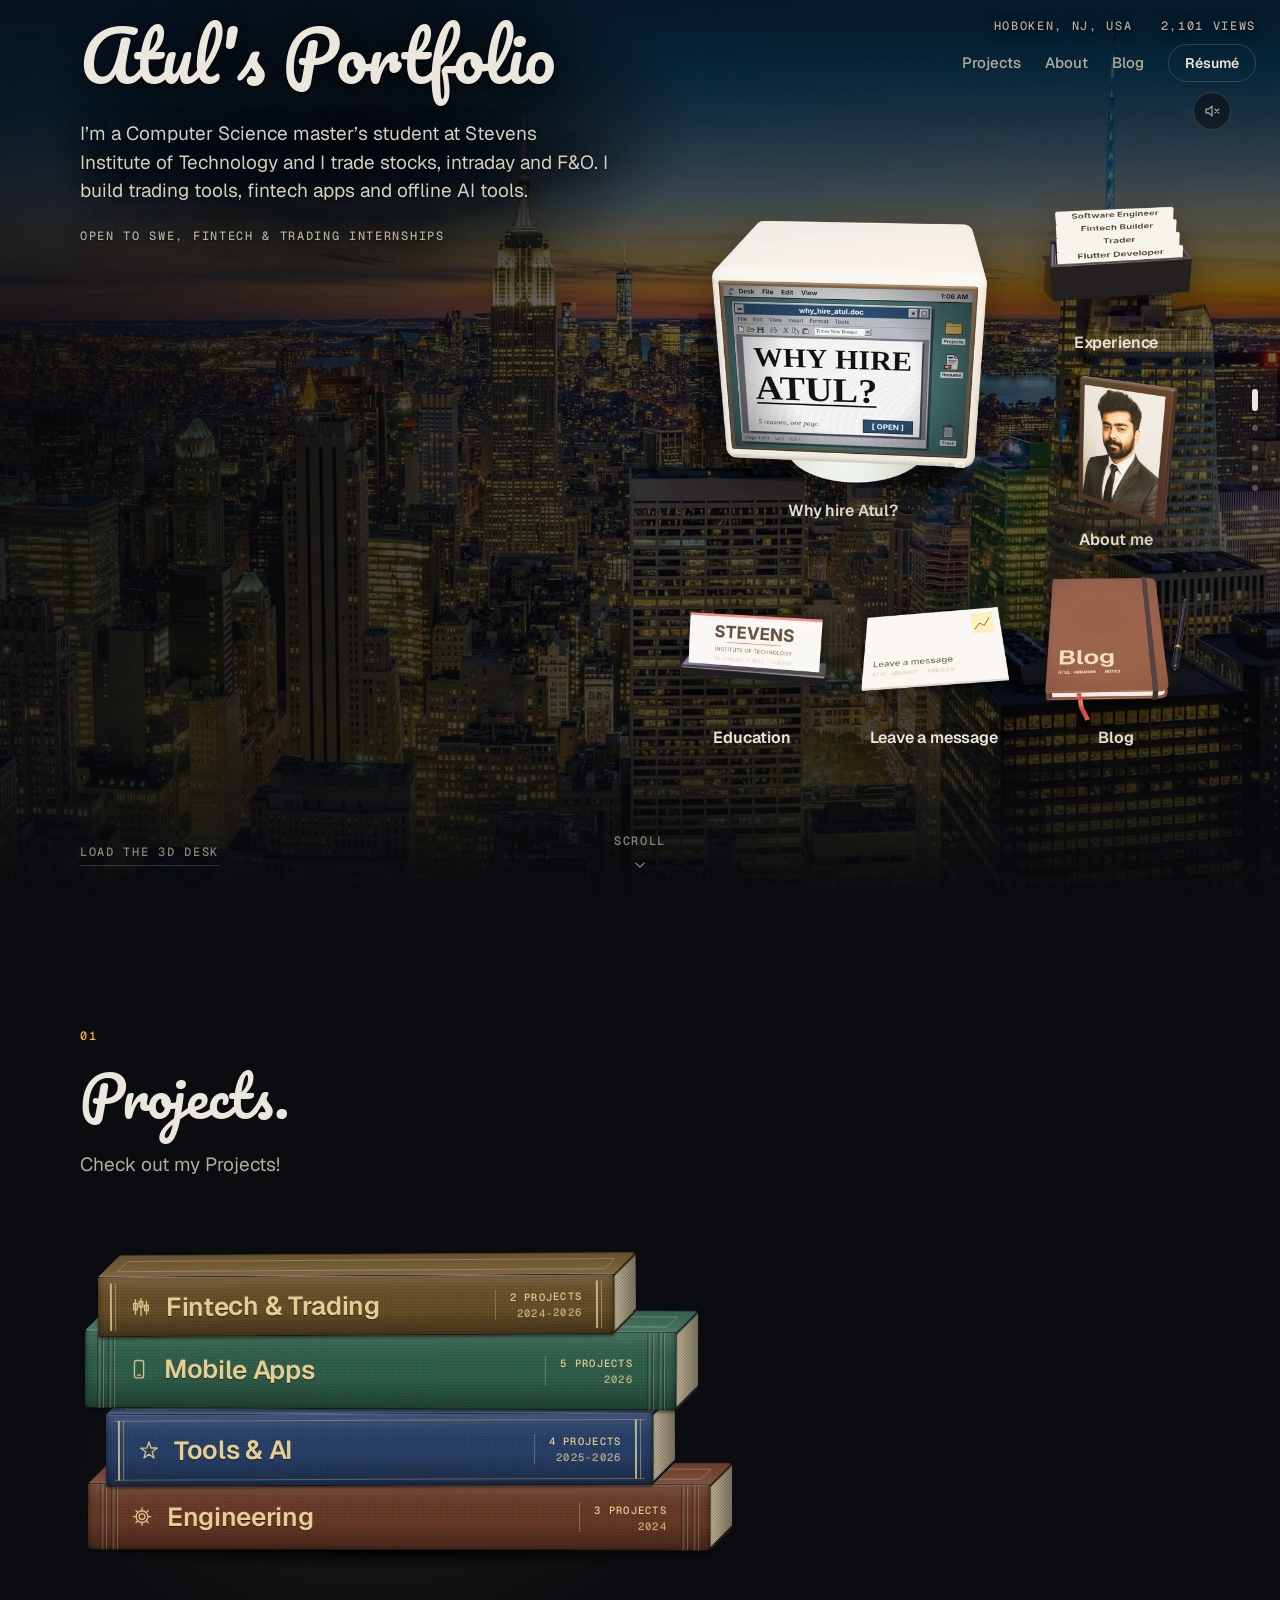
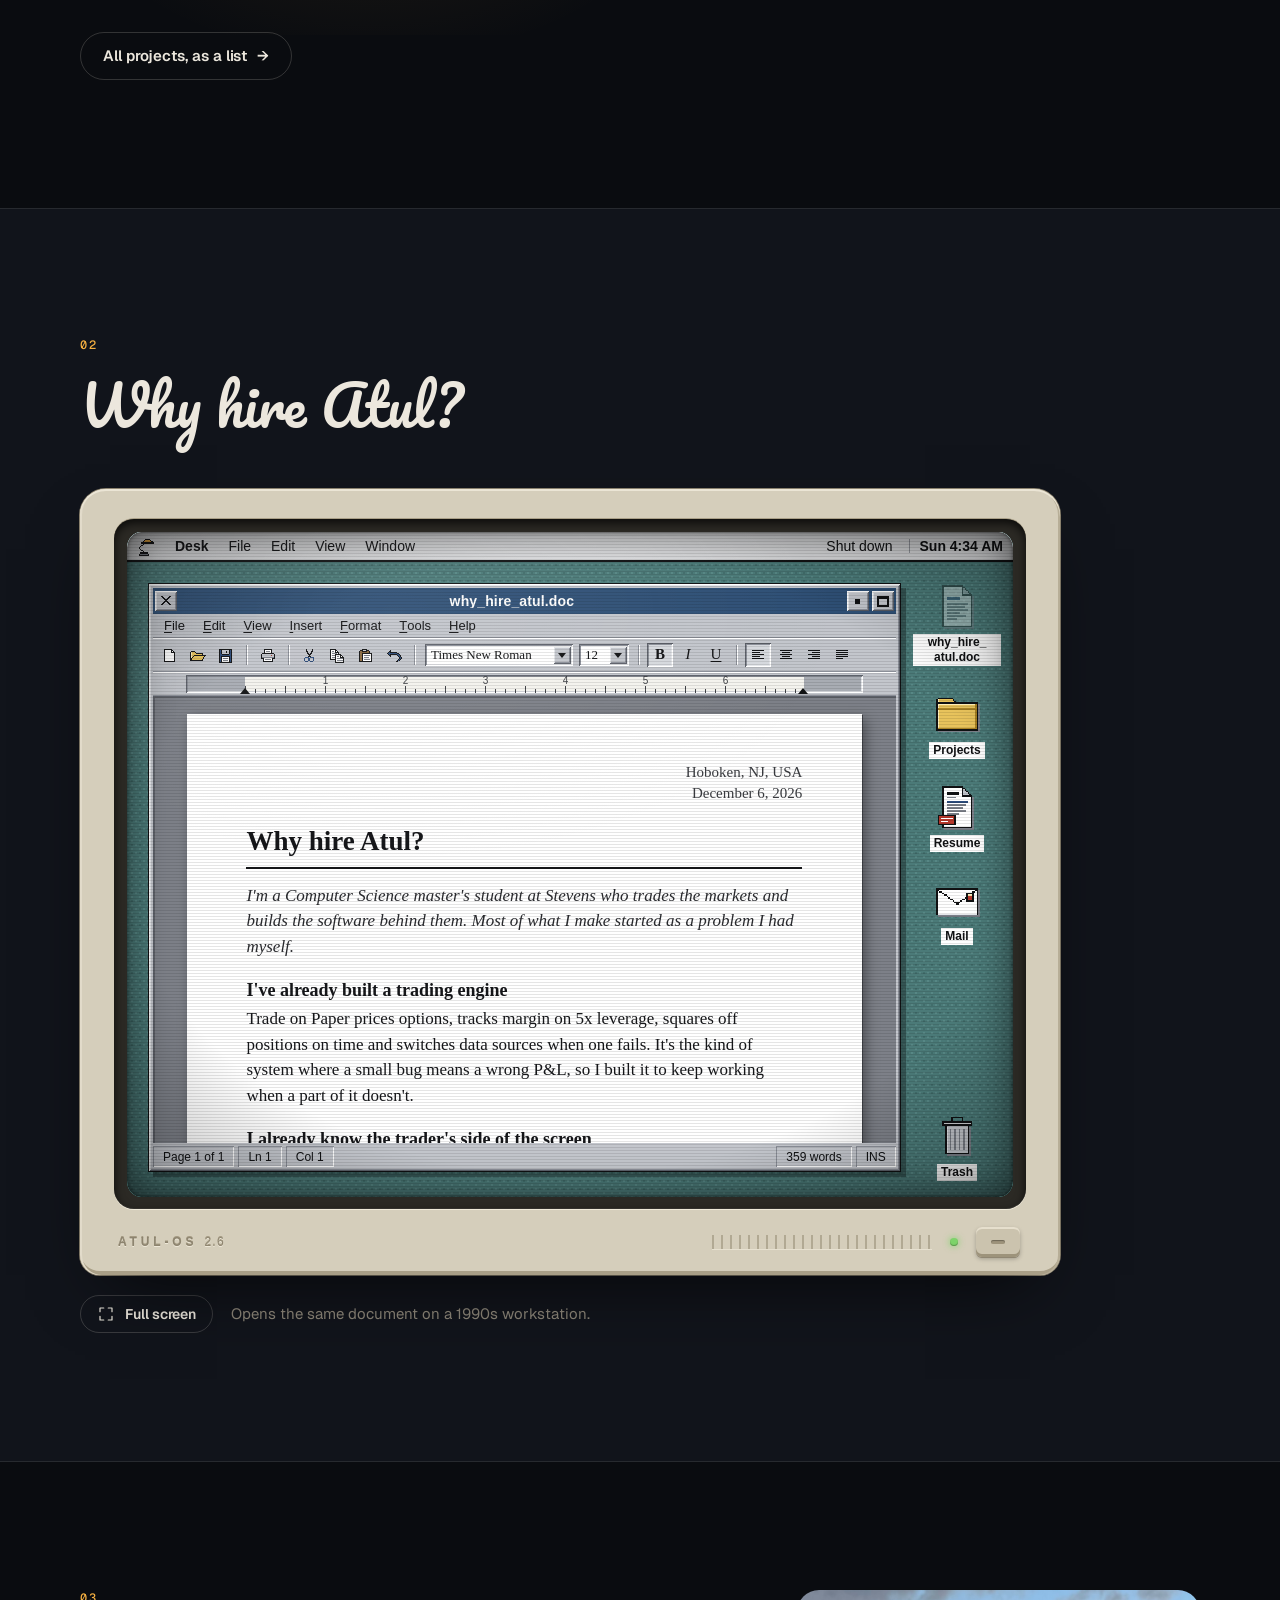
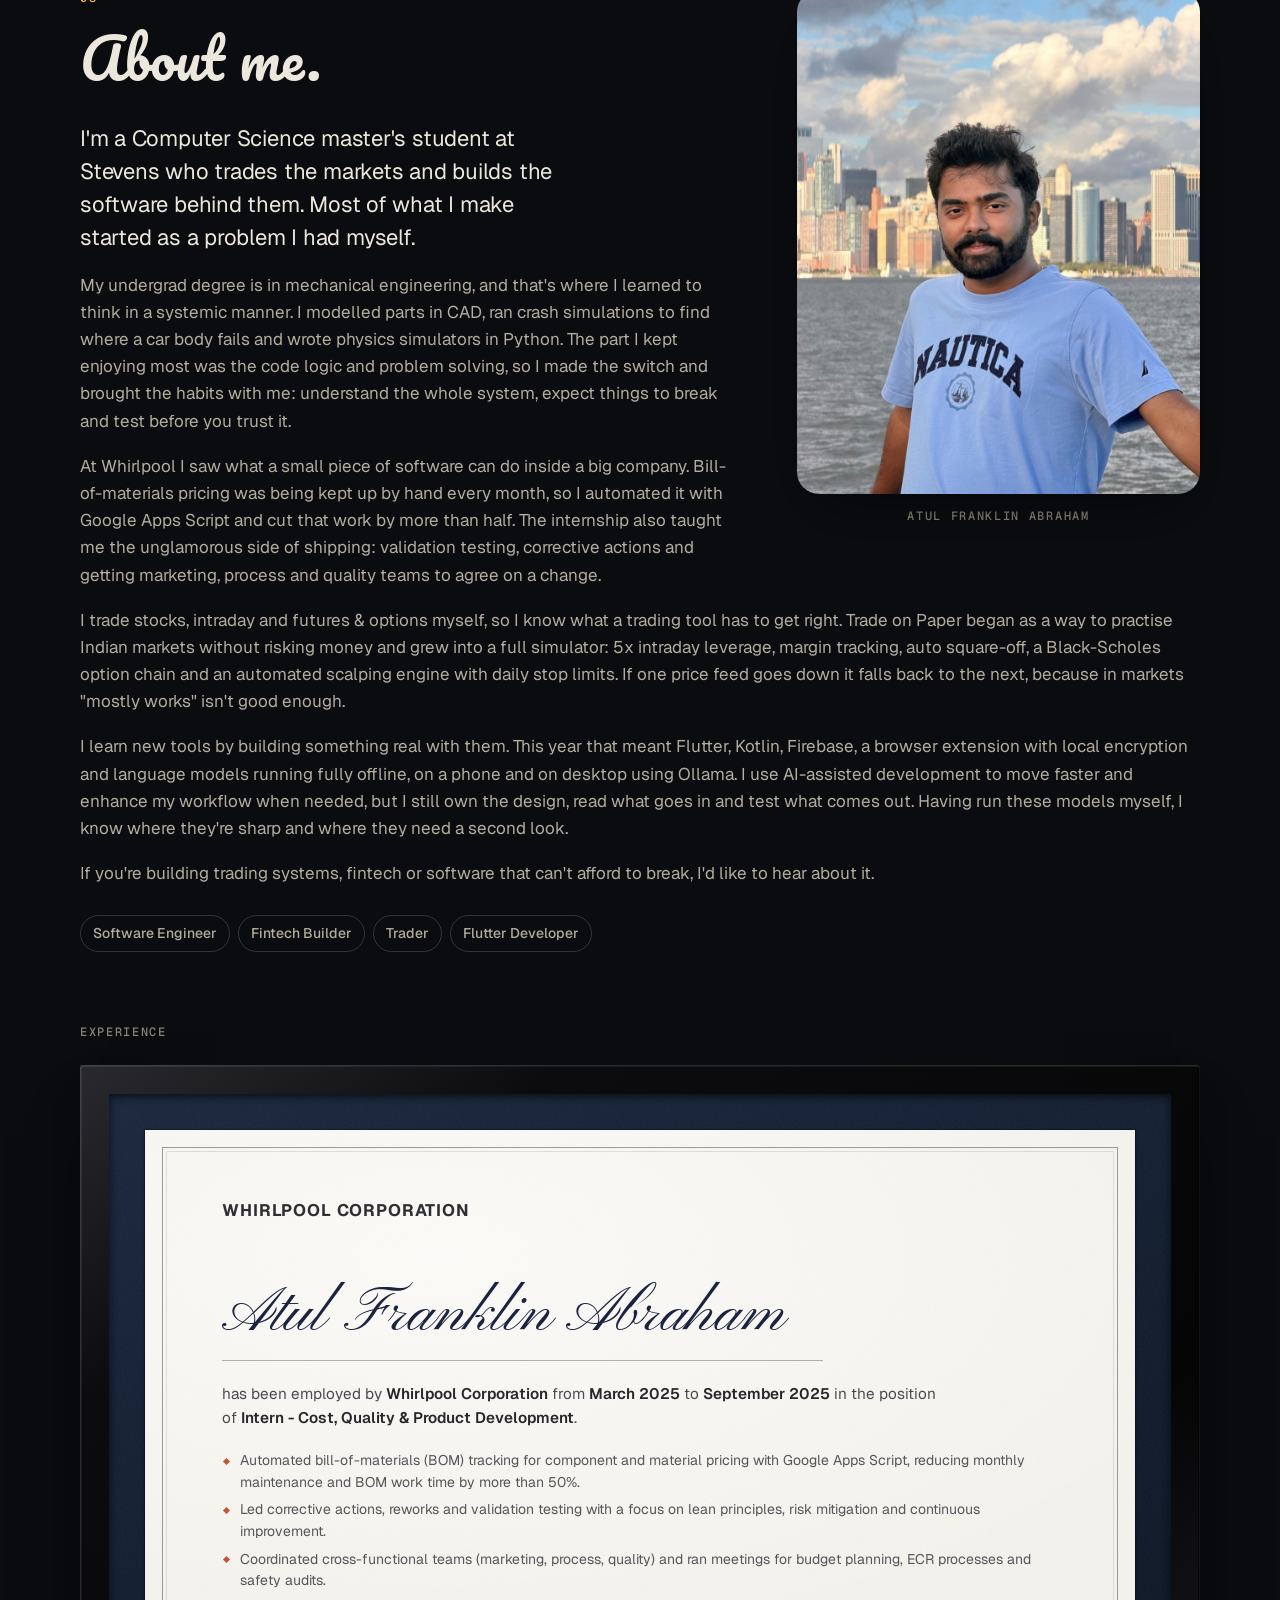
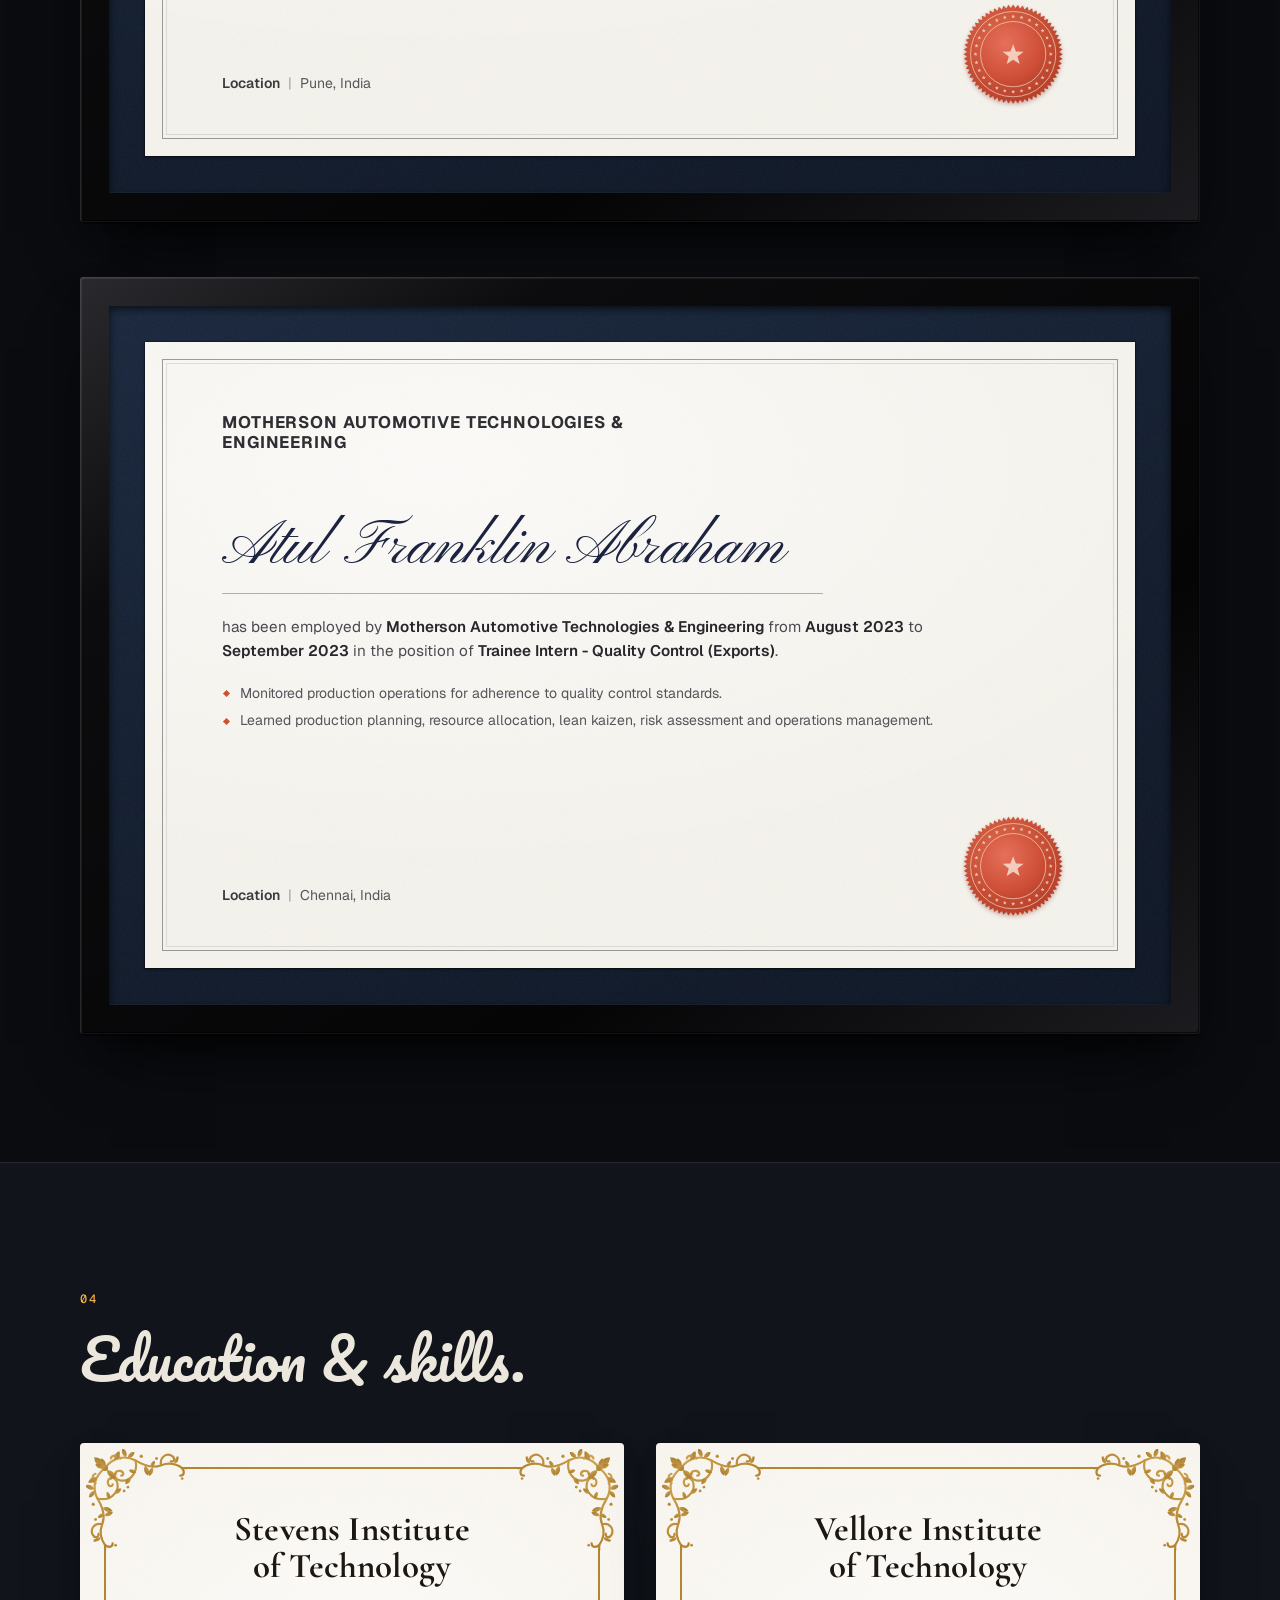
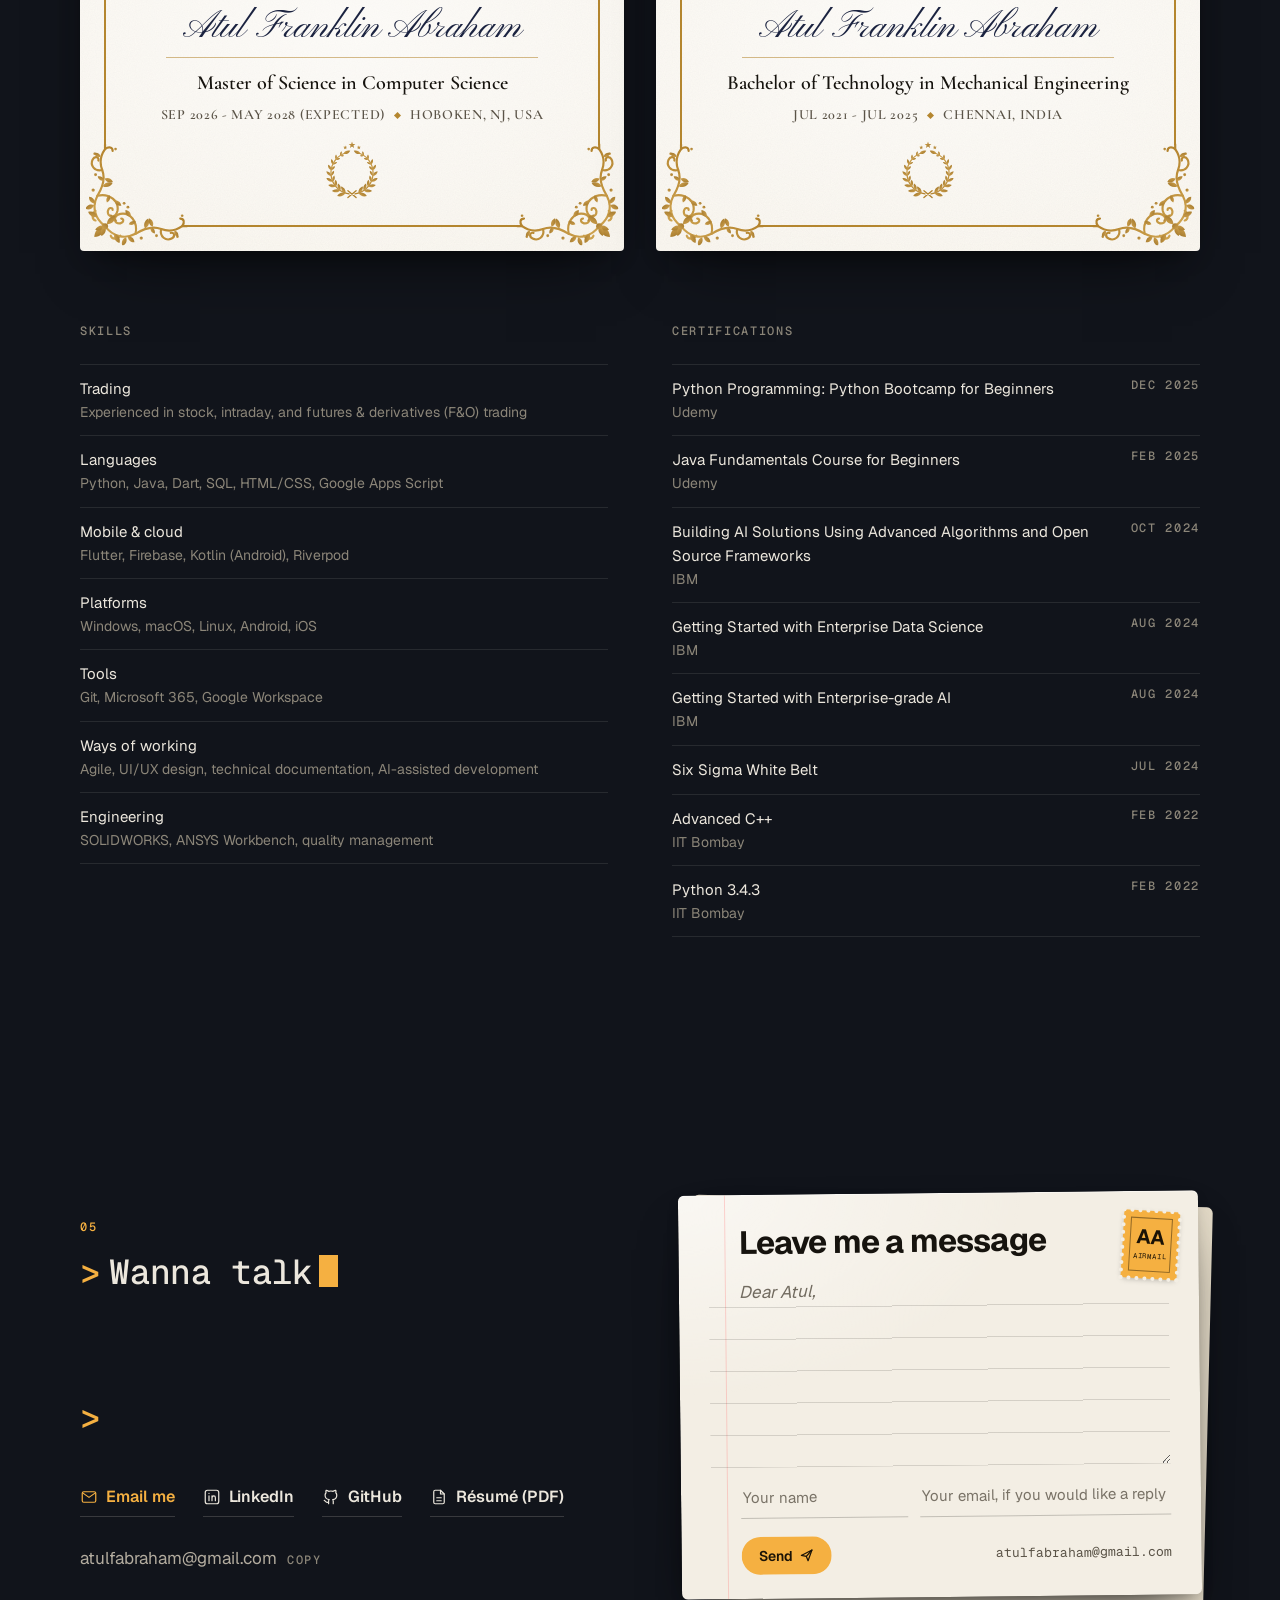
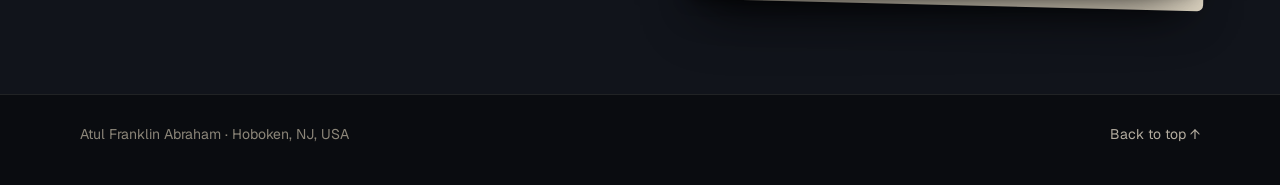
==== commit 3cc1cbdd: "Clean - Up" ====
--- a/index.html
+++ b/index.html
@@ -108,6 +108,7 @@
   <header class="topbar" id="topbar">
     <div class="topbar-right">
       <div class="topmeta" aria-label="Location, weather and views">
+        <span class="brand-name">Atul Abraham</span>
         <span class="brand-meta mono" data-place>Hoboken, NJ, USA</span>
         <span class="brand-wx mono" data-weather data-nosnippet></span>
         <span class="brand-views mono" data-views data-nosnippet></span>
--- a/css/styles.css
+++ b/css/styles.css
@@ -109,13 +109,23 @@
 .brand-wx .wx-time { flex-basis: 100%; }
 .brand-views { display: block; min-height: 14px; margin-top: 1px; color: var(--text-3); font-size: 10px; line-height: 14px; opacity: 0; transition: opacity .4s var(--ease); }
 .brand-views.ready { opacity: .75; }
-.topbar-right { display: flex; flex-direction: column; align-items: flex-end; gap: 10px; }
-.topmeta { display: flex; flex-wrap: wrap; justify-content: flex-end; align-items: center; gap: 2px 14px; }
-.topmeta .brand-meta, .topmeta .brand-wx, .topmeta .brand-views { margin-top: 0; }
-.topmeta .brand-wx .wx-time { flex-basis: auto; margin-left: 9px; }
-/* brighter meta over the sky */
-.topmeta .brand-meta, .topmeta .brand-wx, .topmeta .brand-views { color: var(--text-2); font-size: 12px; font-weight: 500; line-height: 16px; text-shadow: 0 1px 2px rgba(0,0,0,.7), 0 0 12px rgba(7,8,11,.8); }
-.topmeta .brand-views.ready { opacity: 1; }
+.topmeta { display: flex; flex-direction: column; }
+/* desktop, one meta row on the right */
+@media (min-width: 721px) {
+  .topbar-right { display: flex; flex-direction: column; align-items: flex-end; gap: 10px; }
+  .topmeta { flex-direction: row; flex-wrap: wrap; justify-content: flex-end; align-items: center; gap: 2px 14px; }
+  .topmeta .brand-name { display: none; }
+  .topmeta .brand-meta, .topmeta .brand-wx, .topmeta .brand-views { margin-top: 0; }
+  .topmeta .brand-wx .wx-time { flex-basis: auto; margin-left: 9px; }
+  .topmeta .brand-meta, .topmeta .brand-wx, .topmeta .brand-views { color: var(--text-2); font-size: 12px; font-weight: 500; line-height: 16px; text-shadow: 0 1px 2px rgba(0,0,0,.7), 0 0 12px rgba(7,8,11,.8); }
+  .topmeta .brand-views.ready { opacity: 1; }
+}
+/* phones, original stacked brand */
+@media (max-width: 720px) {
+  .topbar { align-items: center; justify-content: space-between; }
+  .topbar-right { display: contents; }
+  .topmeta .brand-name { color: var(--text); }
+}
 .topnav { display: flex; align-items: center; gap: 24px; }
 .topnav a:not(.btn) { color: var(--text-2); font-size: 15px; font-weight: 500; }
 .topnav a:not(.btn):hover { color: var(--text); text-decoration: none; }
@@ -438,7 +448,7 @@
 /* ---------- phones: object grid ---------- */
 .m-desk { display: none; }
 @media (max-width: 720px) {
-  .hero { height: auto; min-height: 0; padding: 150px 0 28px; background: #07080B url("../assets/skyline.jpg") 42% 0 / auto 470px no-repeat; }
+  .hero { height: auto; min-height: 0; padding: 124px 0 28px; background: #07080B url("../assets/skyline.jpg") 42% 0 / auto 470px no-repeat; }
   .hero::after { background: linear-gradient(to bottom, rgba(7,8,11,.55) 0, rgba(7,8,11,.35) 120px, rgba(7,8,11,.55) 300px, rgba(10,12,16,1) 470px); }
   .scene, .scene-label, .scene-fallback, .hero-hint, .loader { display: none !important; }
   .hero-copy { position: relative; top: 0; left: 0; right: 0; padding: 0 var(--gutter); max-width: none; }
@@ -594,3 +604,11 @@
 @keyframes soundWave { 0%, 100% { opacity: 1; } 50% { opacity: .35; } }
 .sound-btn.is-away { visibility: hidden; pointer-events: none; transition: opacity .25s linear, visibility 0s .25s; }
 @media (max-width: 720px) { .sound-btn { display: none; } }
+
+/* lite desk, copy up top */
+@media (min-width: 721px) {
+  .desk-lite .hero-copy { align-self: start; margin-top: -138px; }
+}
+@media (min-width: 721px) and (max-width: 1040px) {
+  .desk-lite .hero-copy { margin-top: 0; }
+}
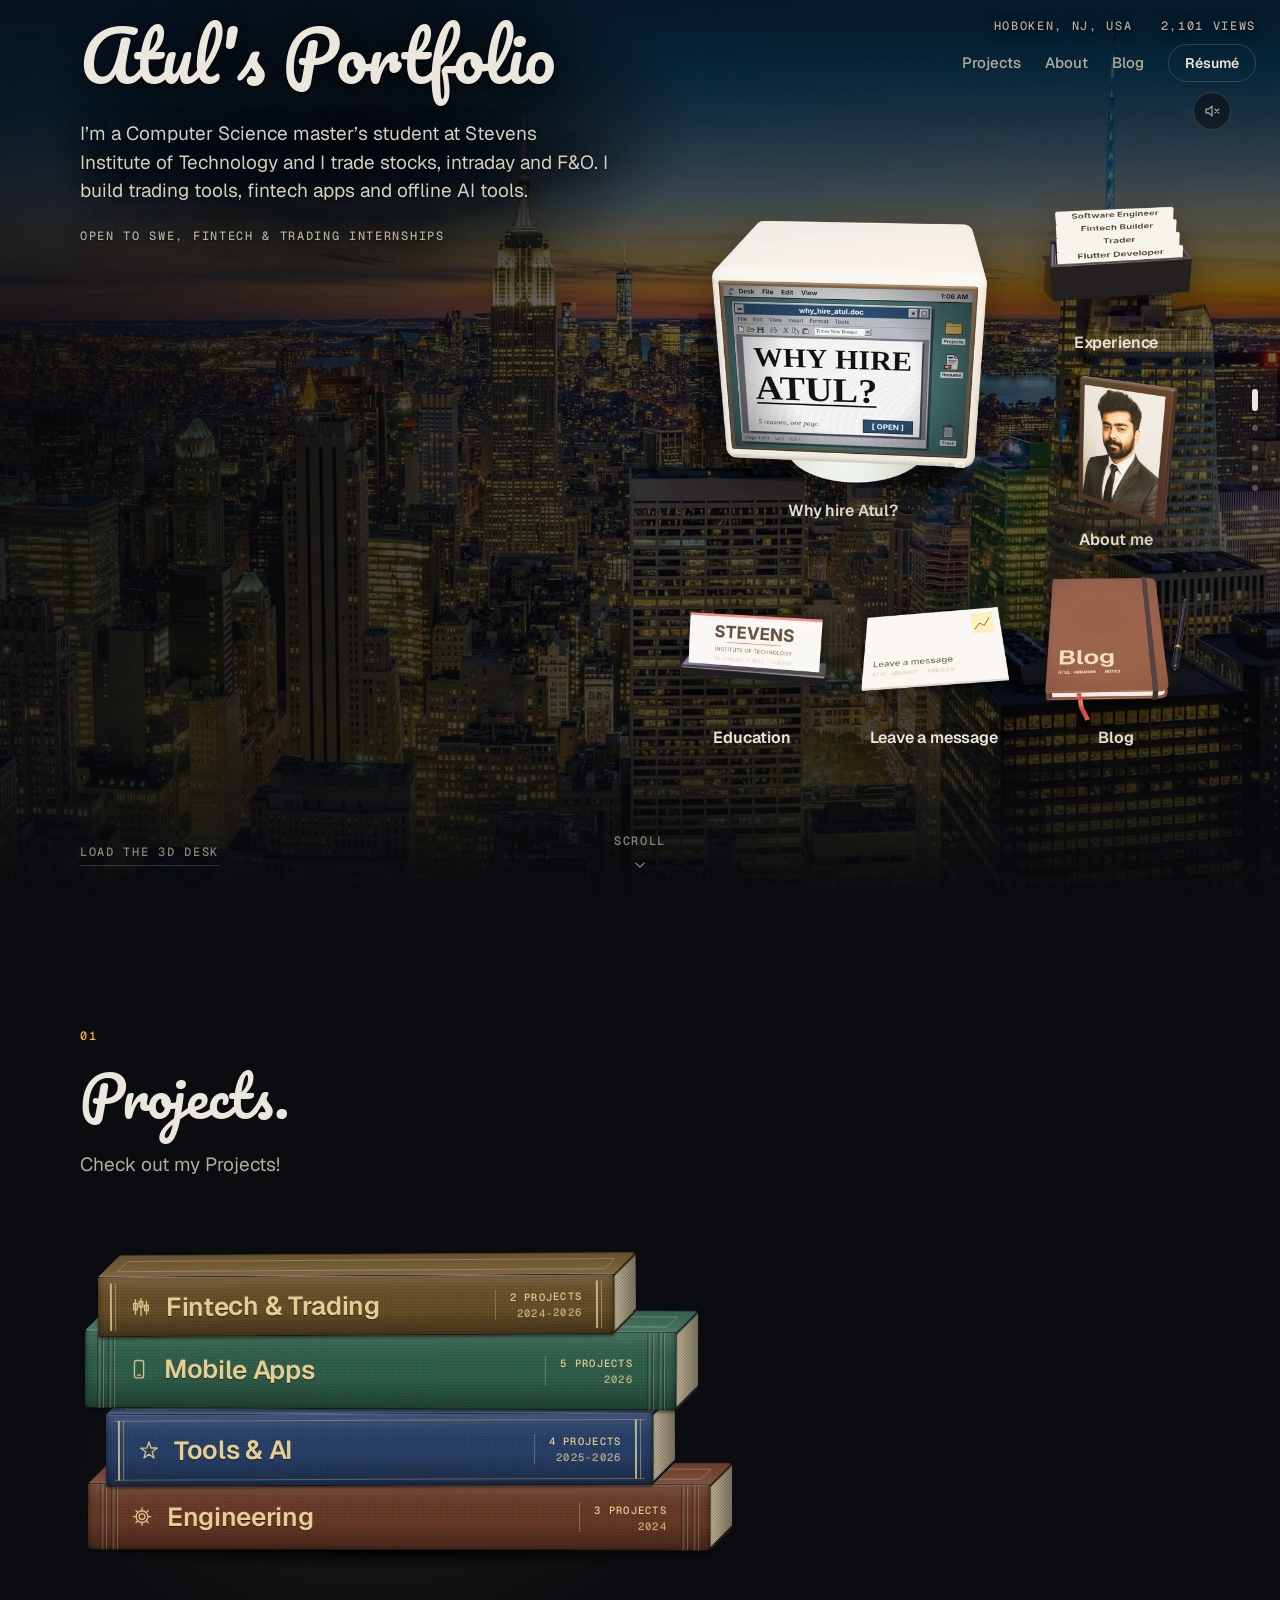
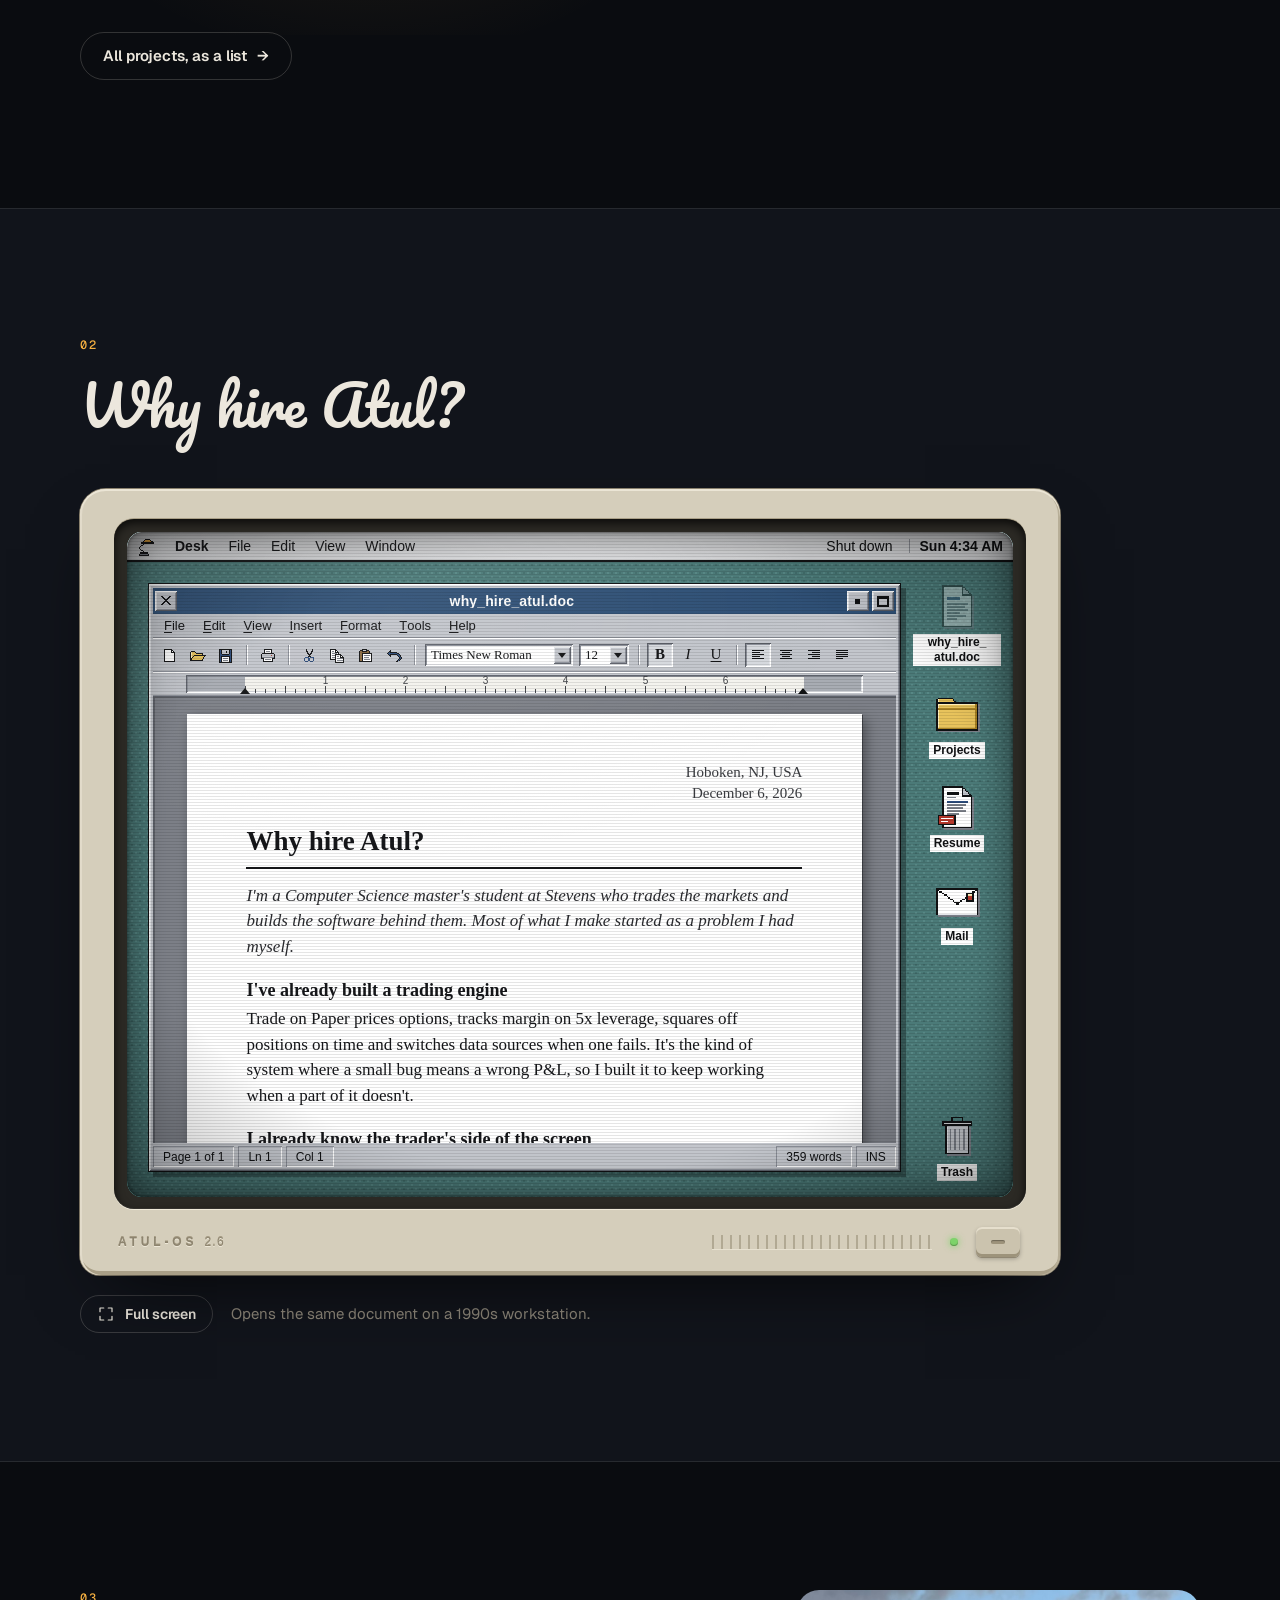
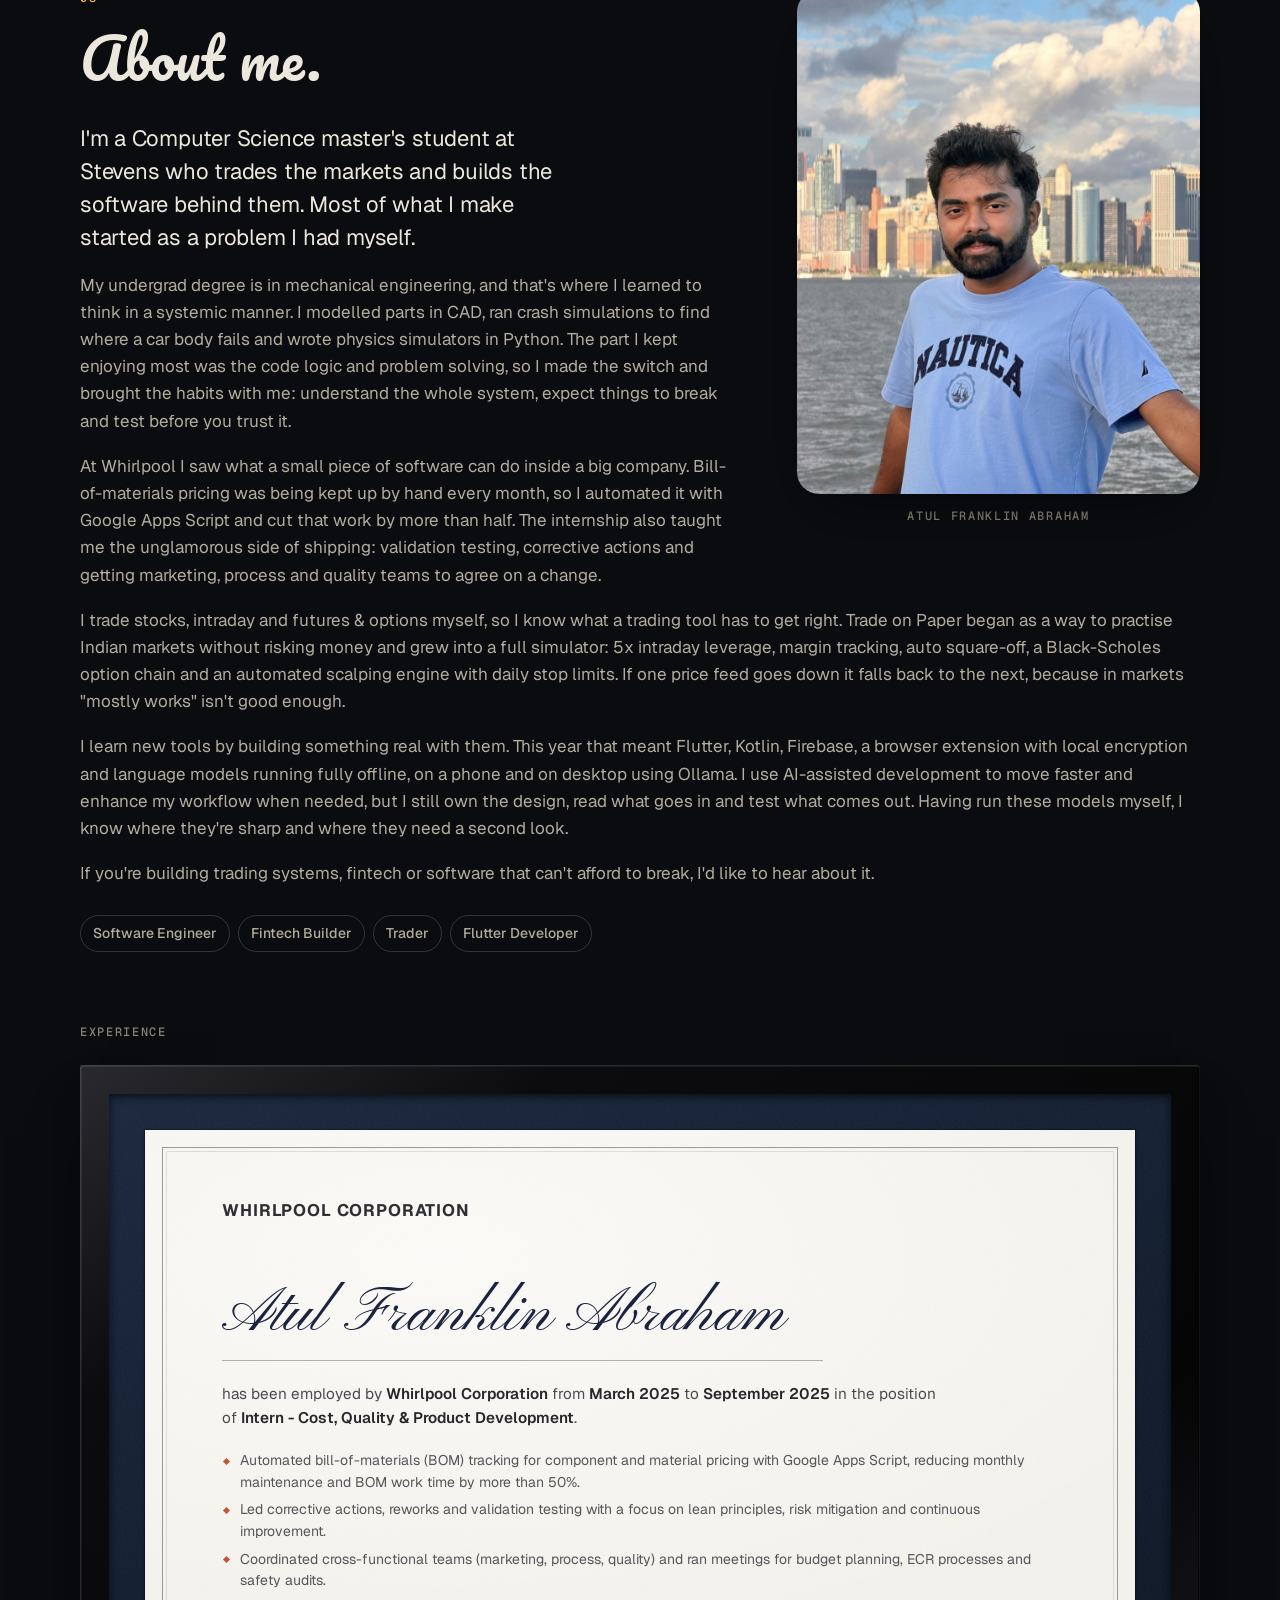
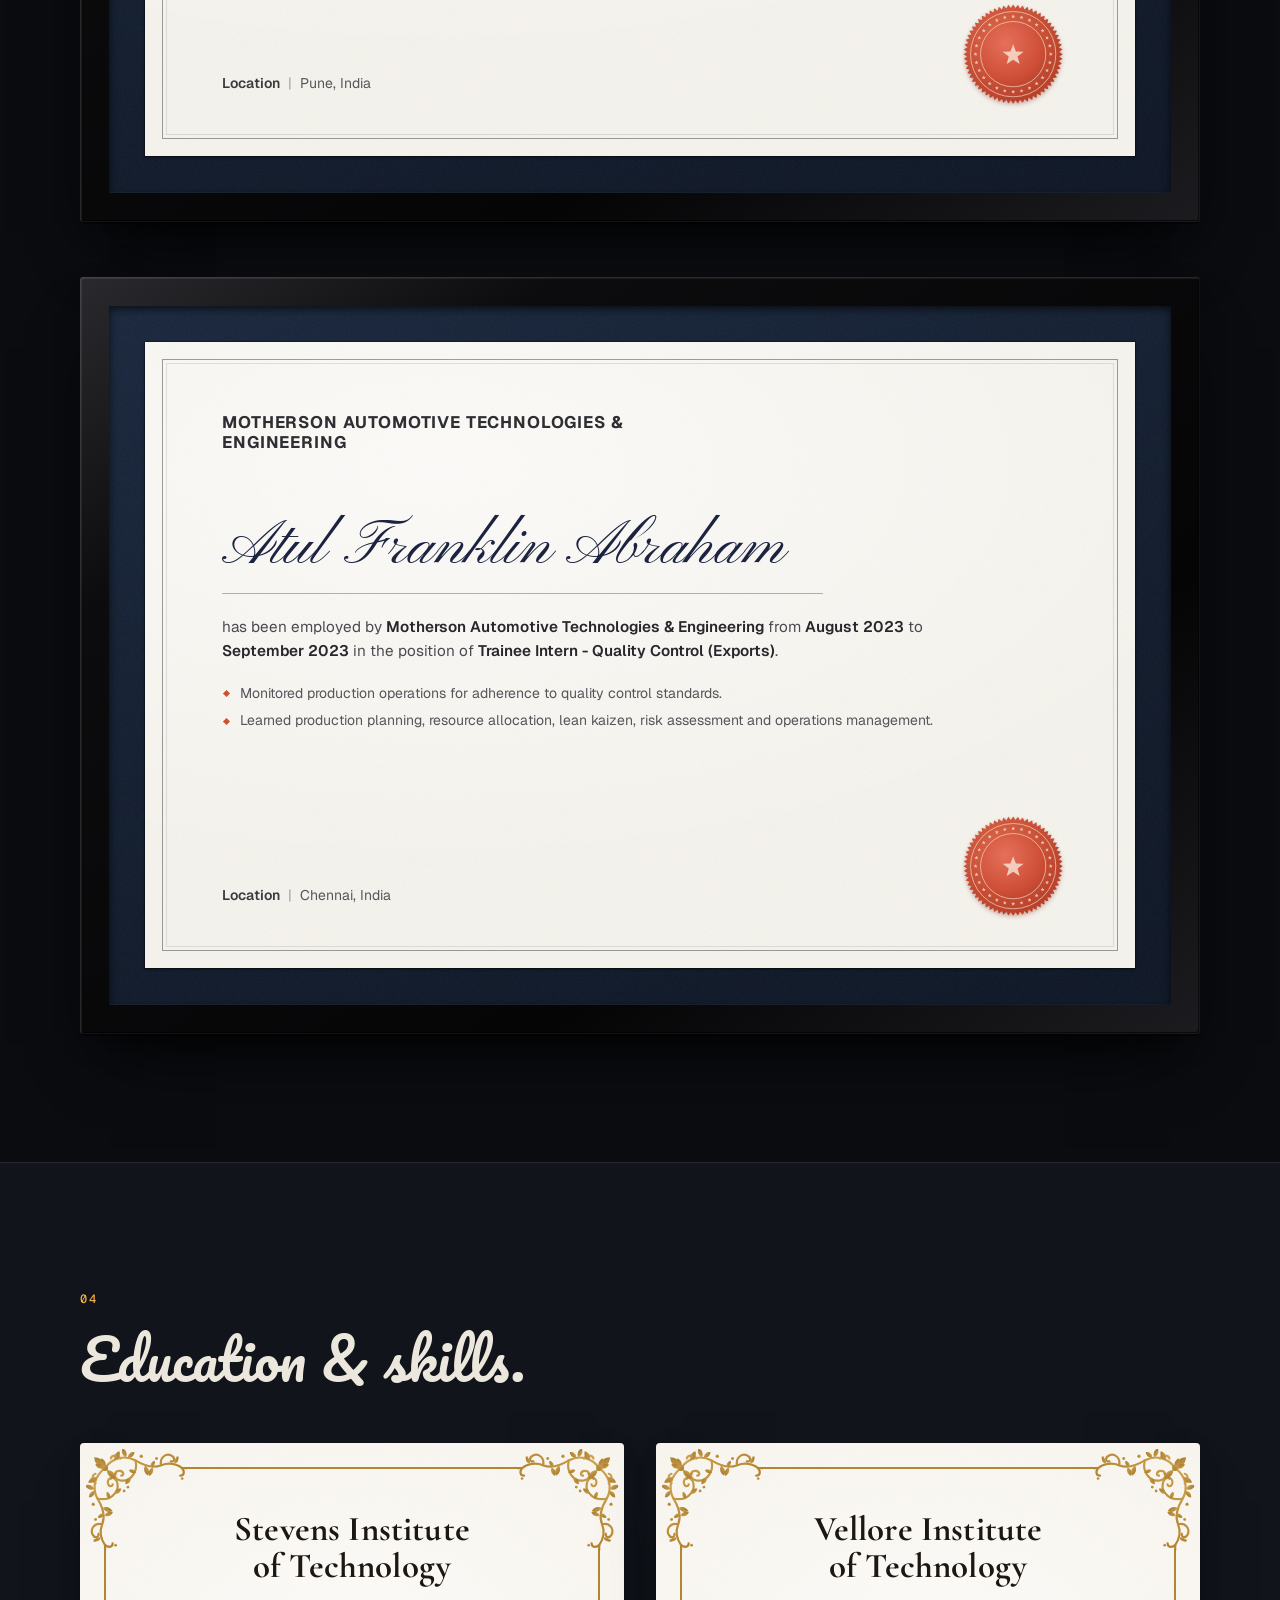
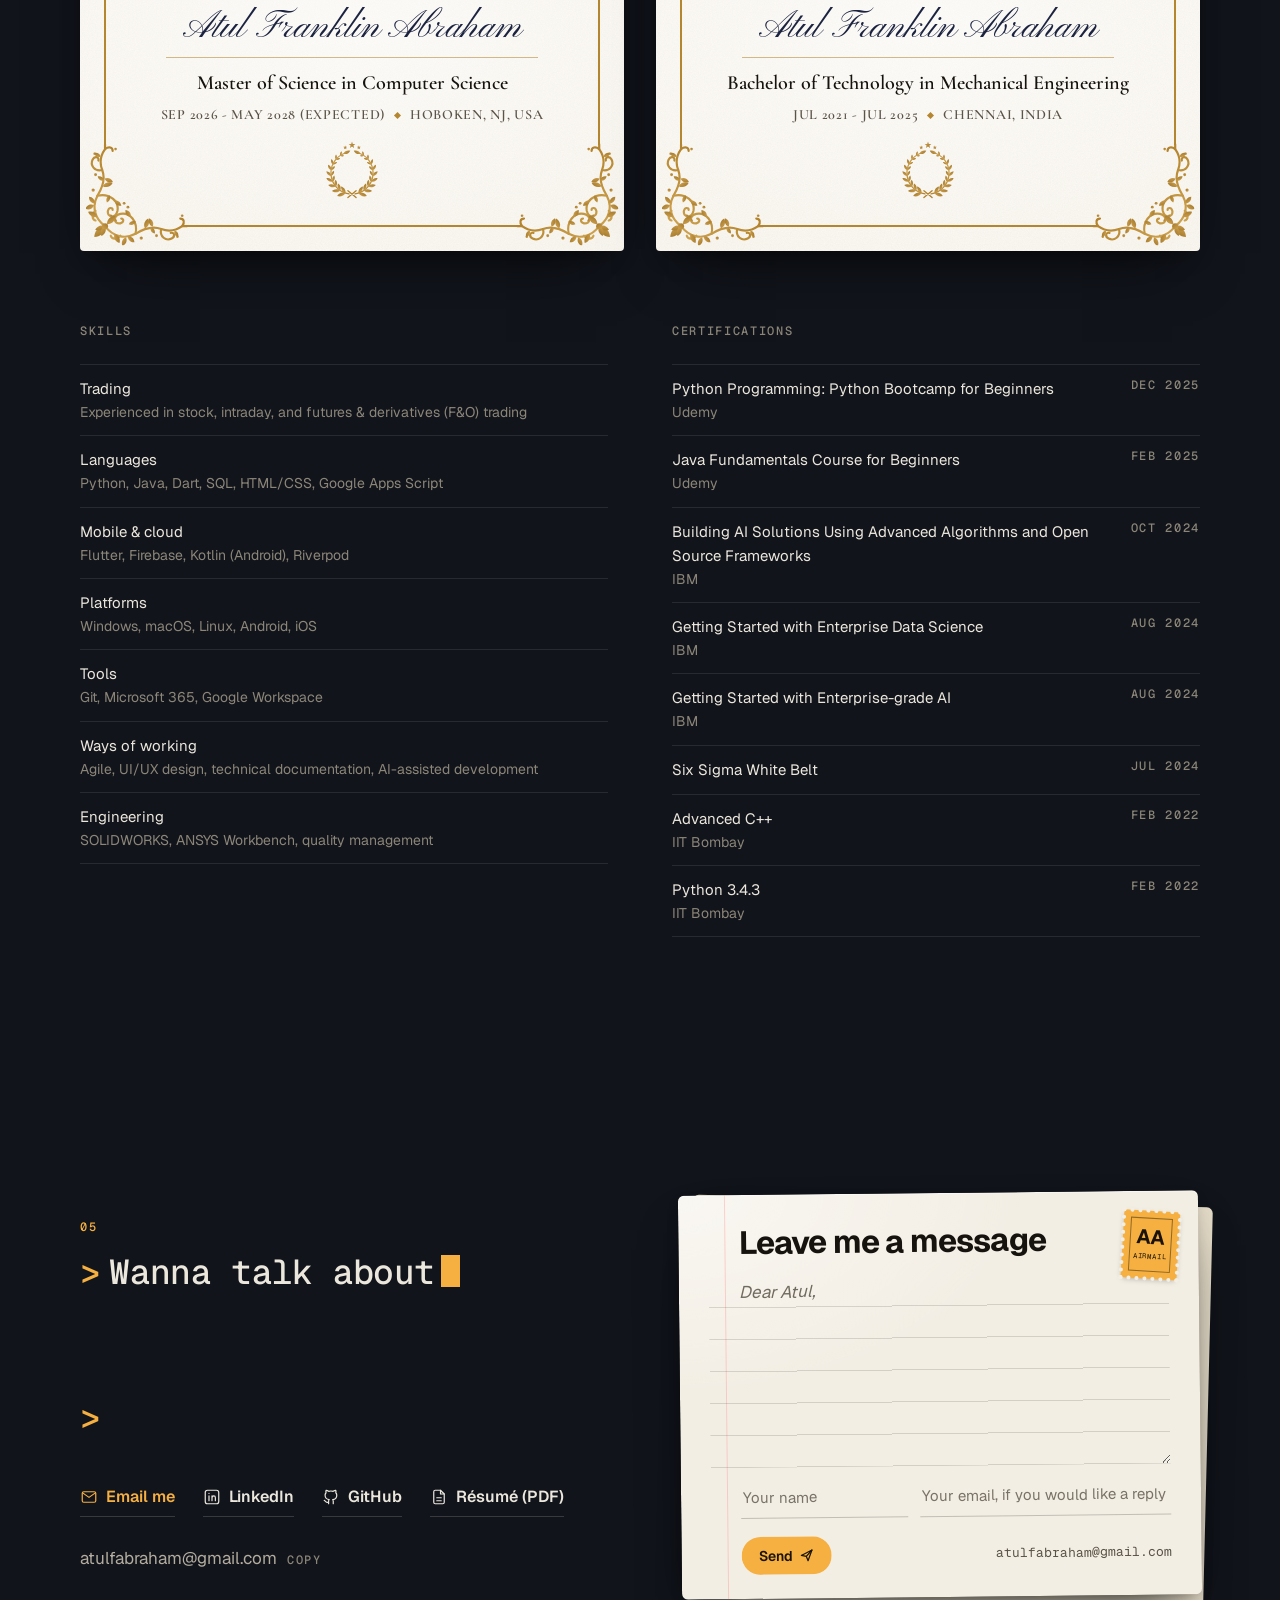
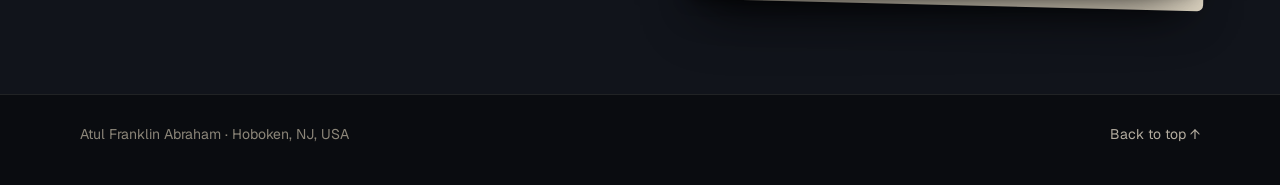
==== commit 966bcbd6: "Site Updation" ====
--- a/index.html
+++ b/index.html
@@ -88,7 +88,7 @@
   <!-- certificate fonts -->
   <link href="https://fonts.googleapis.com/css2?family=Cormorant+Garamond:ital,wght@0,500;0,600;0,700;1,500&family=Pinyon+Script&display=swap" rel="stylesheet" media="print" onload="this.media='all'" />
   <noscript><link href="https://fonts.googleapis.com/css2?family=Cormorant+Garamond:ital,wght@0,500;0,600;0,700;1,500&family=Pinyon+Script&display=swap" rel="stylesheet" /></noscript>
-  <link rel="stylesheet" href="css/styles.css" />
+  <link rel="stylesheet" href="css/styles.css?v=20261105b" />
   <link rel="stylesheet" href="css/books.css" />
   <link rel="stylesheet" href="css/retro.css" />
   <link rel="stylesheet" href="css/certificates.css" />
@@ -108,7 +108,6 @@
   <header class="topbar" id="topbar">
     <div class="topbar-right">
       <div class="topmeta" aria-label="Location, weather and views">
-        <span class="brand-name">Atul Abraham</span>
         <span class="brand-meta mono" data-place>Hoboken, NJ, USA</span>
         <span class="brand-wx mono" data-weather data-nosnippet></span>
         <span class="brand-views mono" data-views data-nosnippet></span>
--- a/css/styles.css
+++ b/css/styles.css
@@ -114,7 +114,6 @@
 @media (min-width: 721px) {
   .topbar-right { display: flex; flex-direction: column; align-items: flex-end; gap: 10px; }
   .topmeta { flex-direction: row; flex-wrap: wrap; justify-content: flex-end; align-items: center; gap: 2px 14px; }
-  .topmeta .brand-name { display: none; }
   .topmeta .brand-meta, .topmeta .brand-wx, .topmeta .brand-views { margin-top: 0; }
   .topmeta .brand-wx .wx-time { flex-basis: auto; margin-left: 9px; }
   .topmeta .brand-meta, .topmeta .brand-wx, .topmeta .brand-views { color: var(--text-2); font-size: 12px; font-weight: 500; line-height: 16px; text-shadow: 0 1px 2px rgba(0,0,0,.7), 0 0 12px rgba(7,8,11,.8); }
@@ -124,7 +123,6 @@
 @media (max-width: 720px) {
   .topbar { align-items: center; justify-content: space-between; }
   .topbar-right { display: contents; }
-  .topmeta .brand-name { color: var(--text); }
 }
 .topnav { display: flex; align-items: center; gap: 24px; }
 .topnav a:not(.btn) { color: var(--text-2); font-size: 15px; font-weight: 500; }
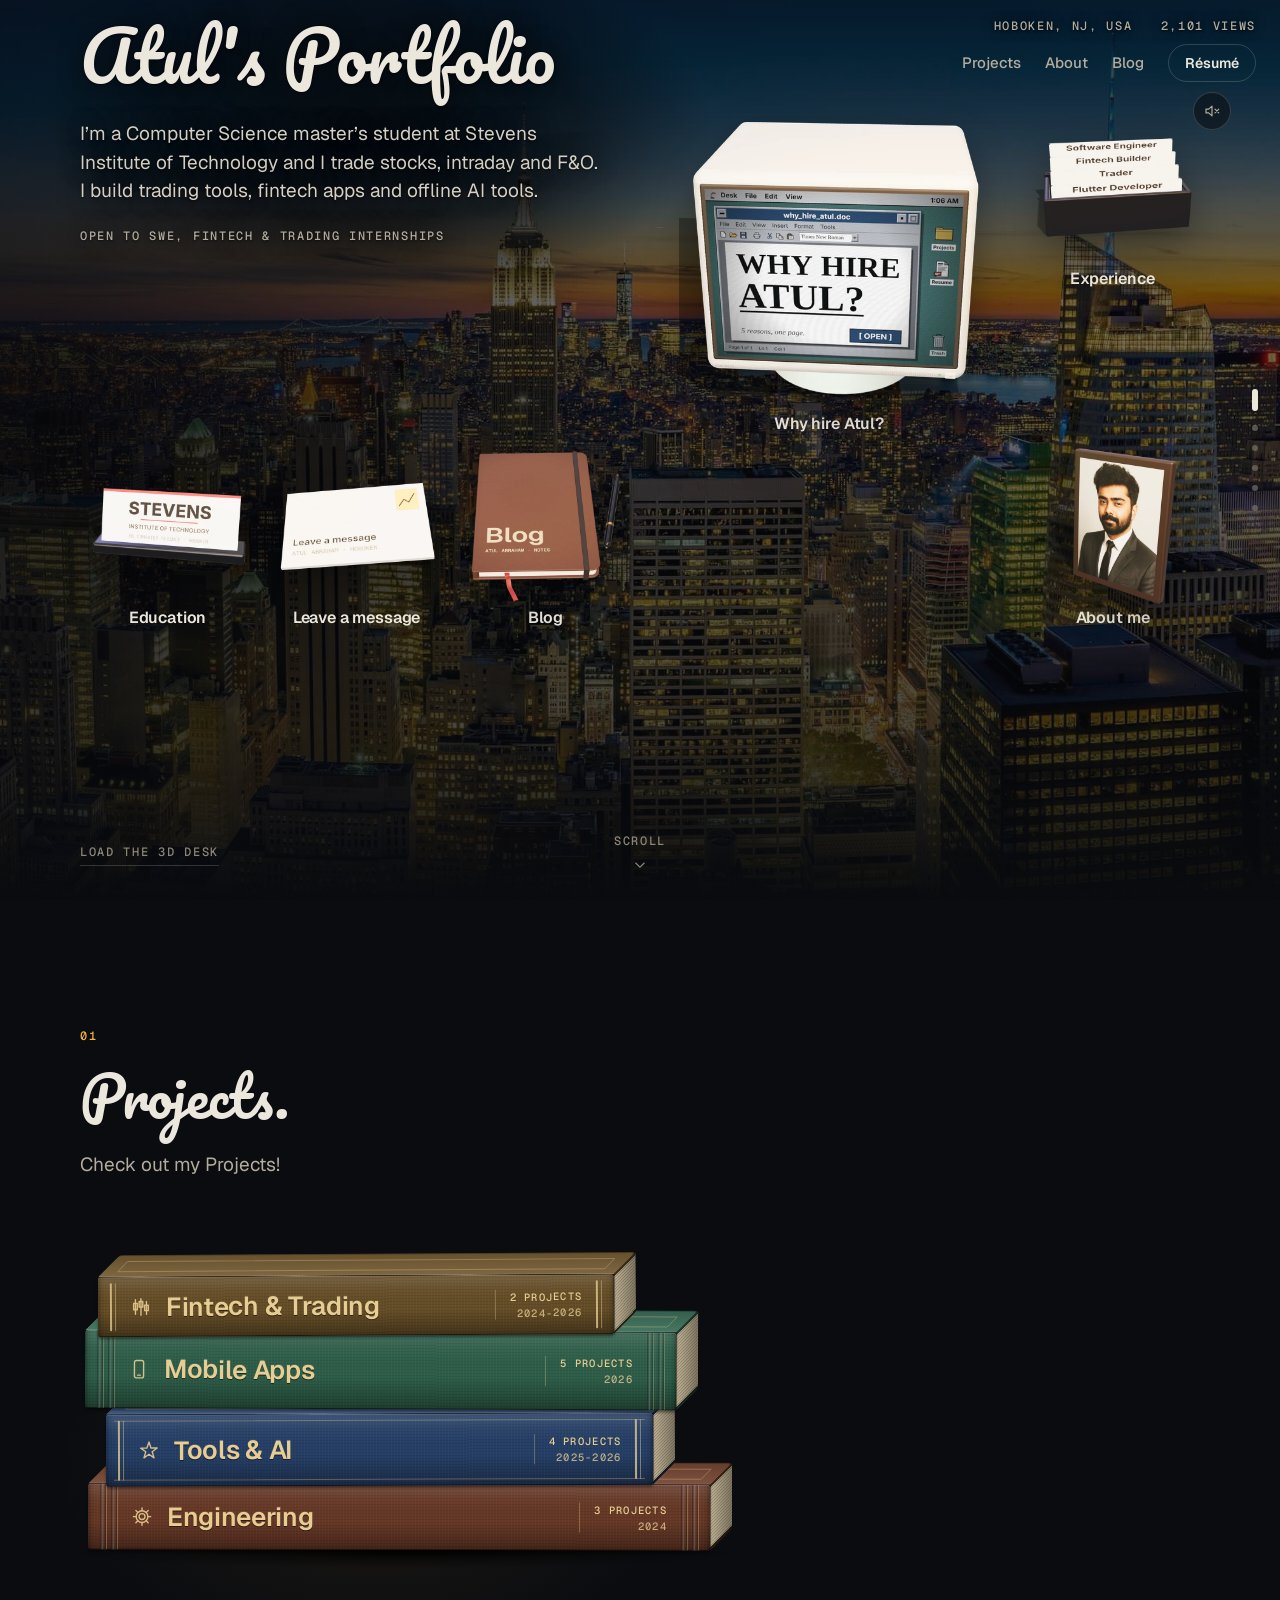
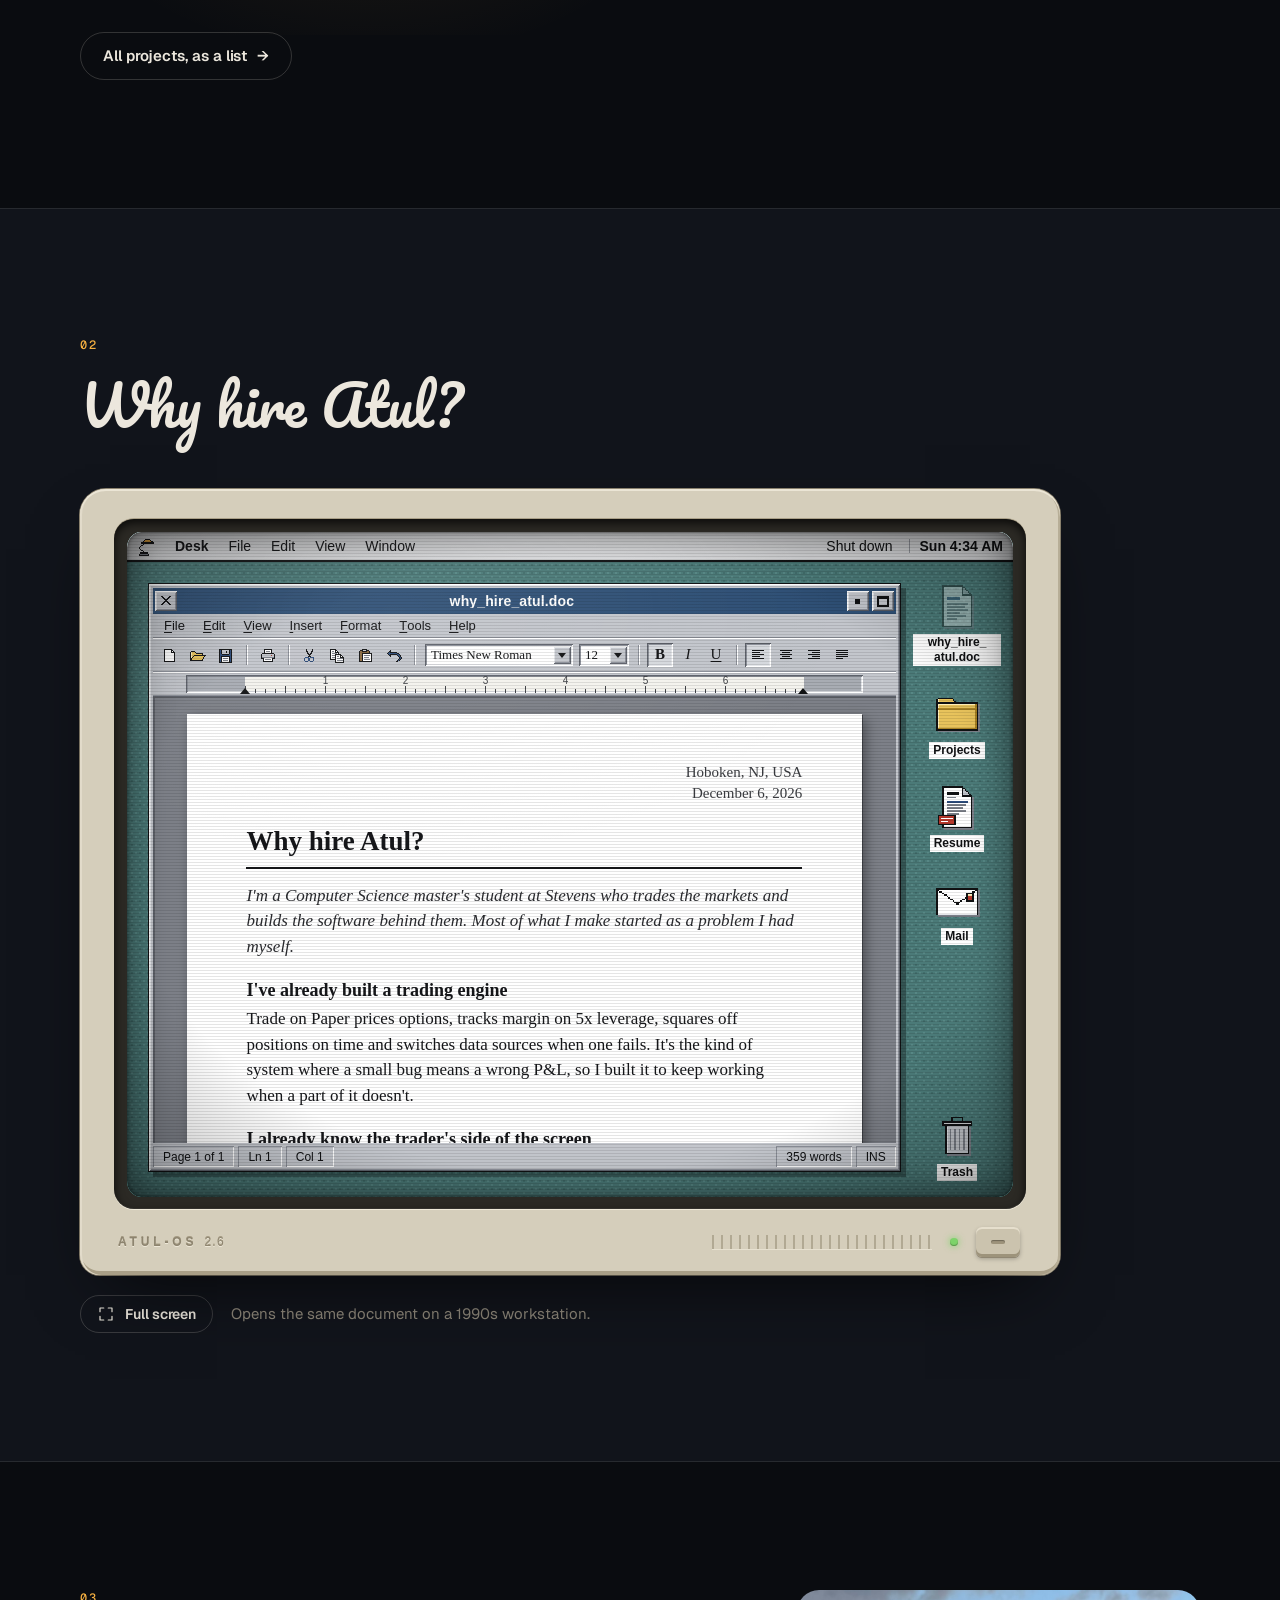
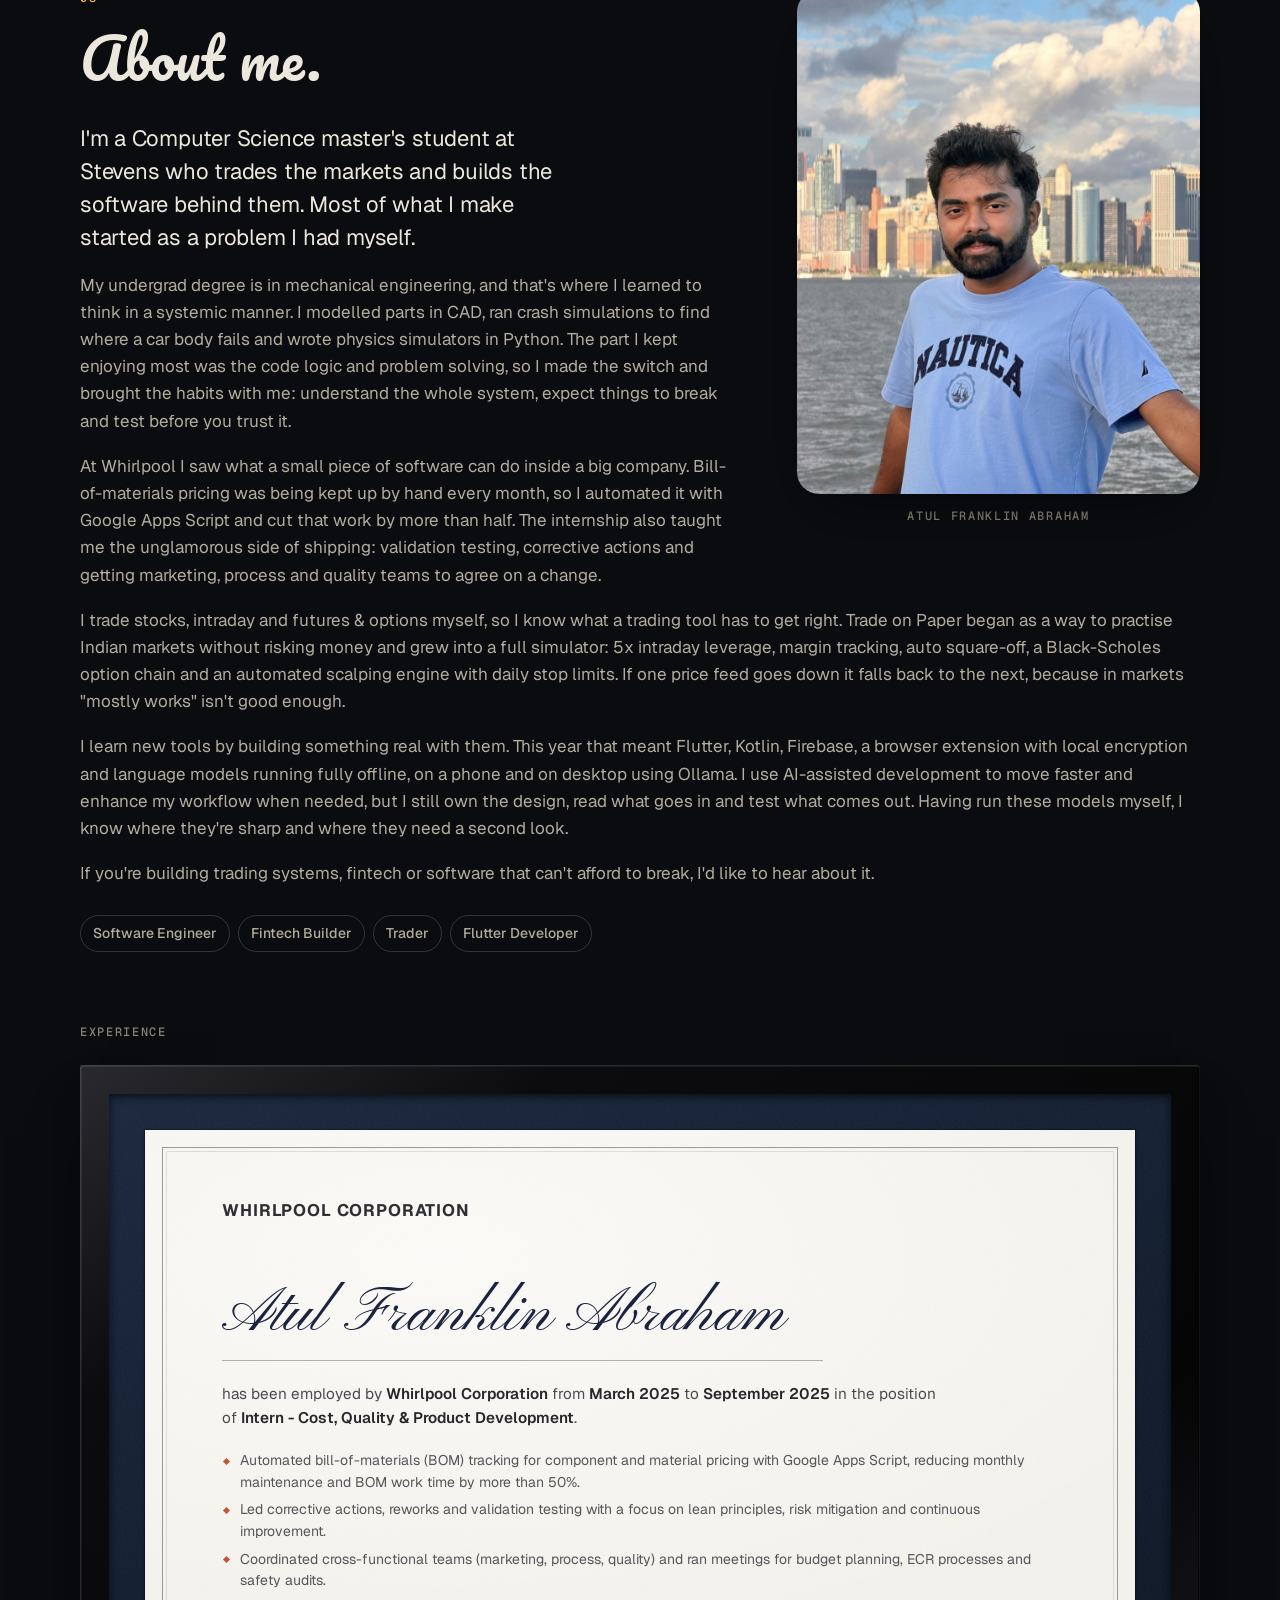
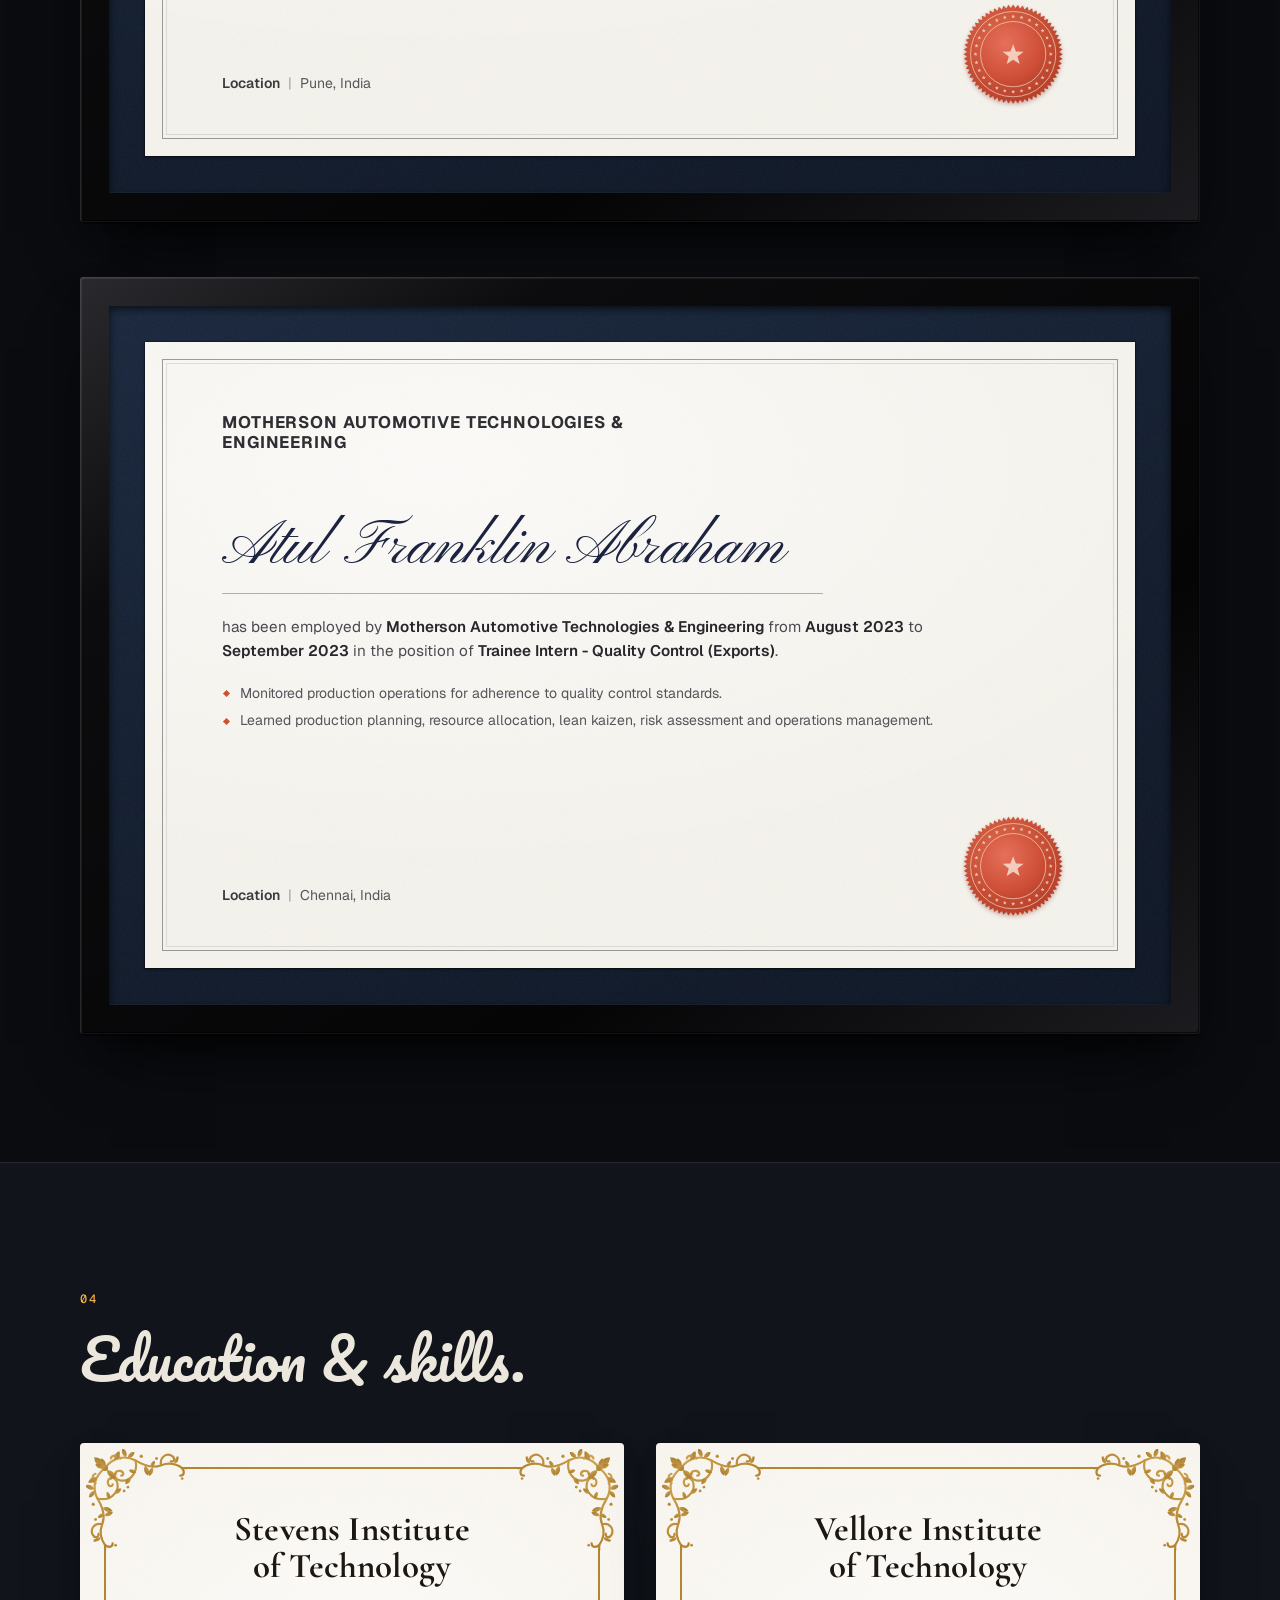
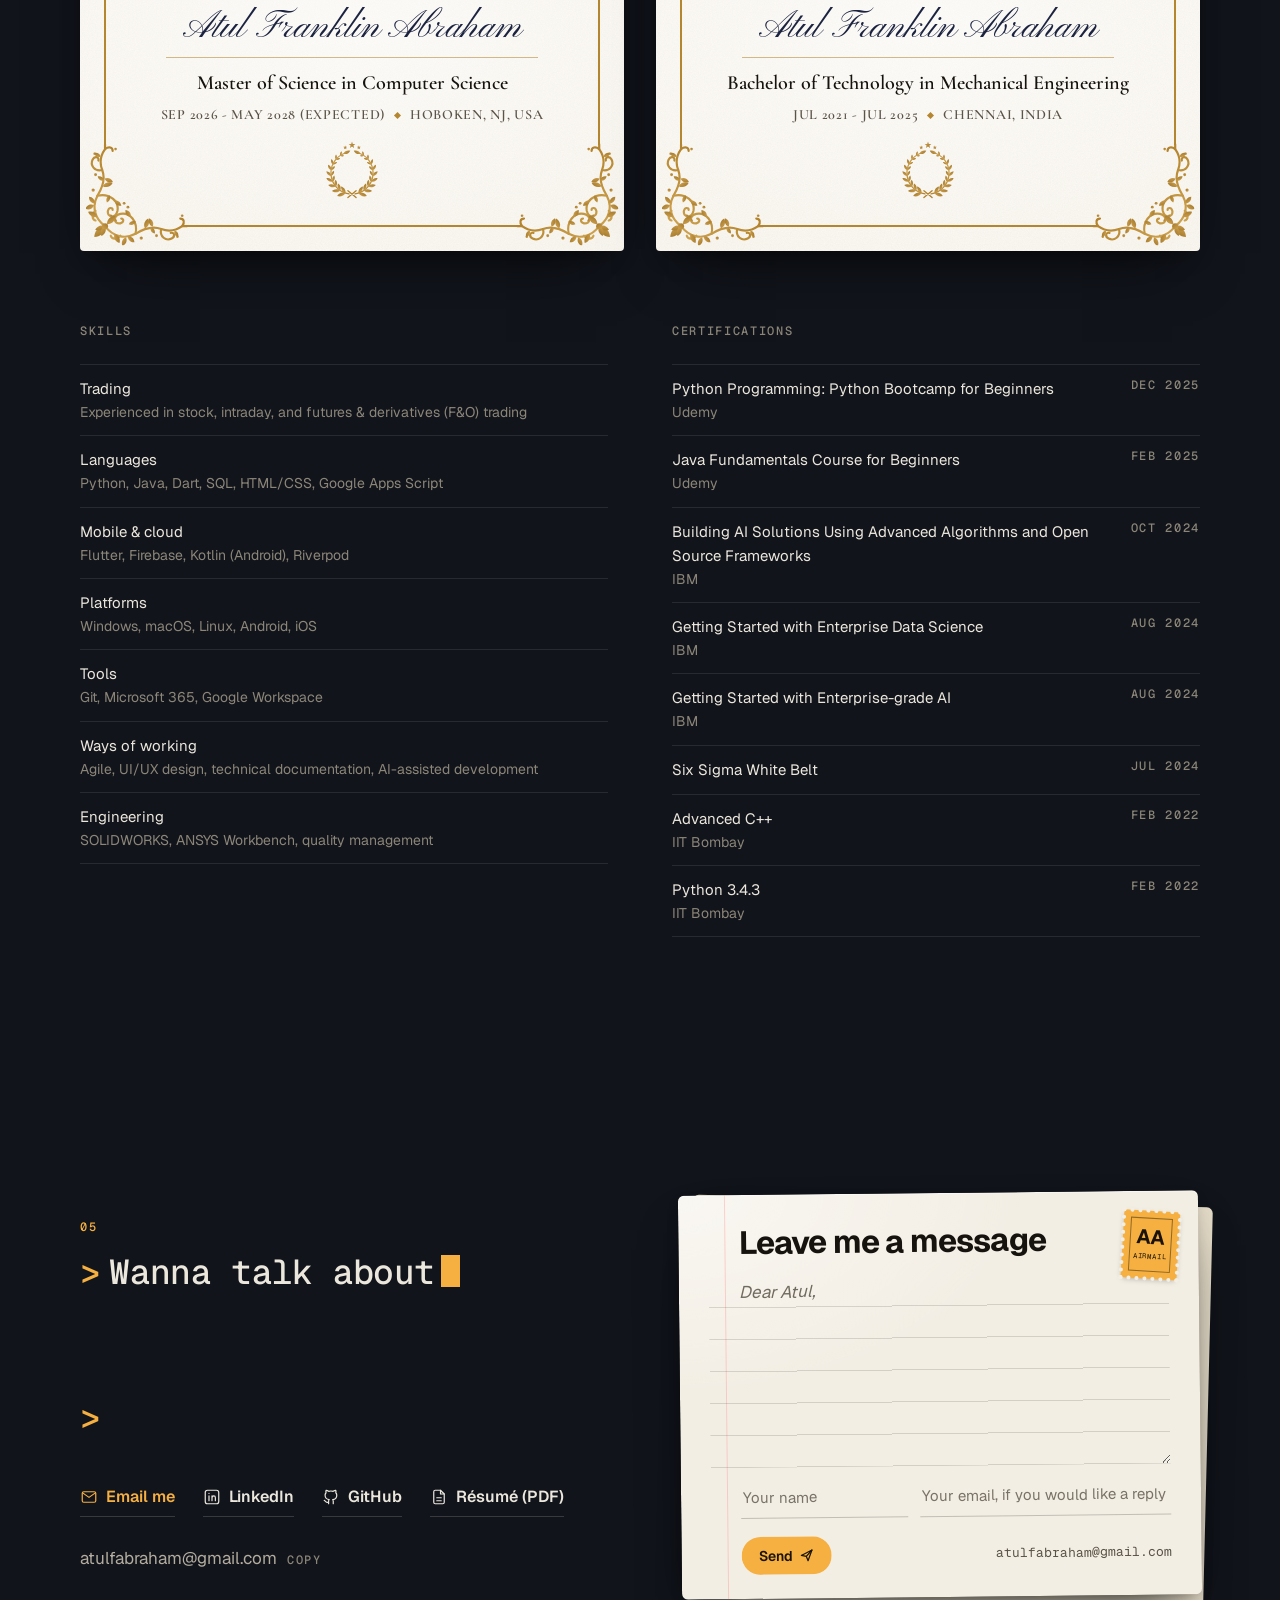
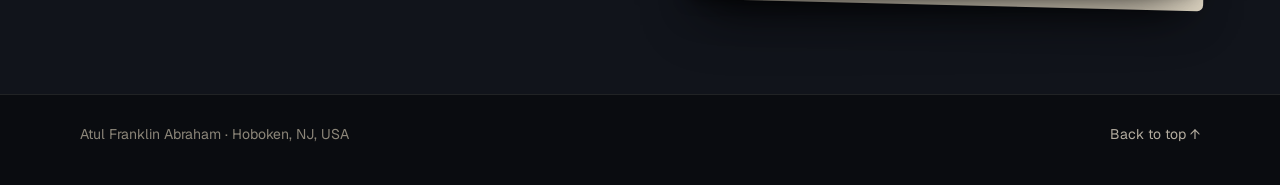
==== commit 344240b0: "Site Updation" ====
--- a/index.html
+++ b/index.html
@@ -88,7 +88,7 @@
   <!-- certificate fonts -->
   <link href="https://fonts.googleapis.com/css2?family=Cormorant+Garamond:ital,wght@0,500;0,600;0,700;1,500&family=Pinyon+Script&display=swap" rel="stylesheet" media="print" onload="this.media='all'" />
   <noscript><link href="https://fonts.googleapis.com/css2?family=Cormorant+Garamond:ital,wght@0,500;0,600;0,700;1,500&family=Pinyon+Script&display=swap" rel="stylesheet" /></noscript>
-  <link rel="stylesheet" href="css/styles.css?v=20261105b" />
+  <link rel="stylesheet" href="css/styles.css?v=20261105c" />
   <link rel="stylesheet" href="css/books.css" />
   <link rel="stylesheet" href="css/retro.css" />
   <link rel="stylesheet" href="css/certificates.css" />
--- a/css/styles.css
+++ b/css/styles.css
@@ -605,8 +605,23 @@
 
 /* lite desk, copy up top */
 @media (min-width: 721px) {
-  .desk-lite .hero-copy { align-self: start; margin-top: -138px; }
+  /* crt, exp, about right; small objects under copy */
+  .desk-lite .hero {
+    grid-template-columns: repeat(6, minmax(0, 1fr));
+    grid-template-areas: "copy copy copy crt crt exp" "edu msg blog crt crt about";
+    column-gap: 14px; row-gap: 8px; align-items: start; padding-top: 110px;
+  }
+  .desk-lite .hero-copy { grid-area: copy; align-self: start; margin-top: -98px; padding-right: 32px; }
+  .desk-lite .m-desk { display: contents; }
+  .desk-lite .m-obj { position: relative; z-index: 2; }
+  .desk-lite .m-obj-wide { grid-area: crt; }
+  .desk-lite .m-obj[data-goto="experience"] { grid-area: exp; }
+  .desk-lite .m-obj[data-open="about"] { grid-area: about; }
+  .desk-lite .m-obj[data-goto="education"] { grid-area: edu; }
+  .desk-lite .m-obj[data-open="contact"] { grid-area: msg; }
+  .desk-lite .m-obj-blog { grid-area: blog; }
 }
 @media (min-width: 721px) and (max-width: 1040px) {
+  .desk-lite .hero { padding-top: 150px; }
   .desk-lite .hero-copy { margin-top: 0; }
 }
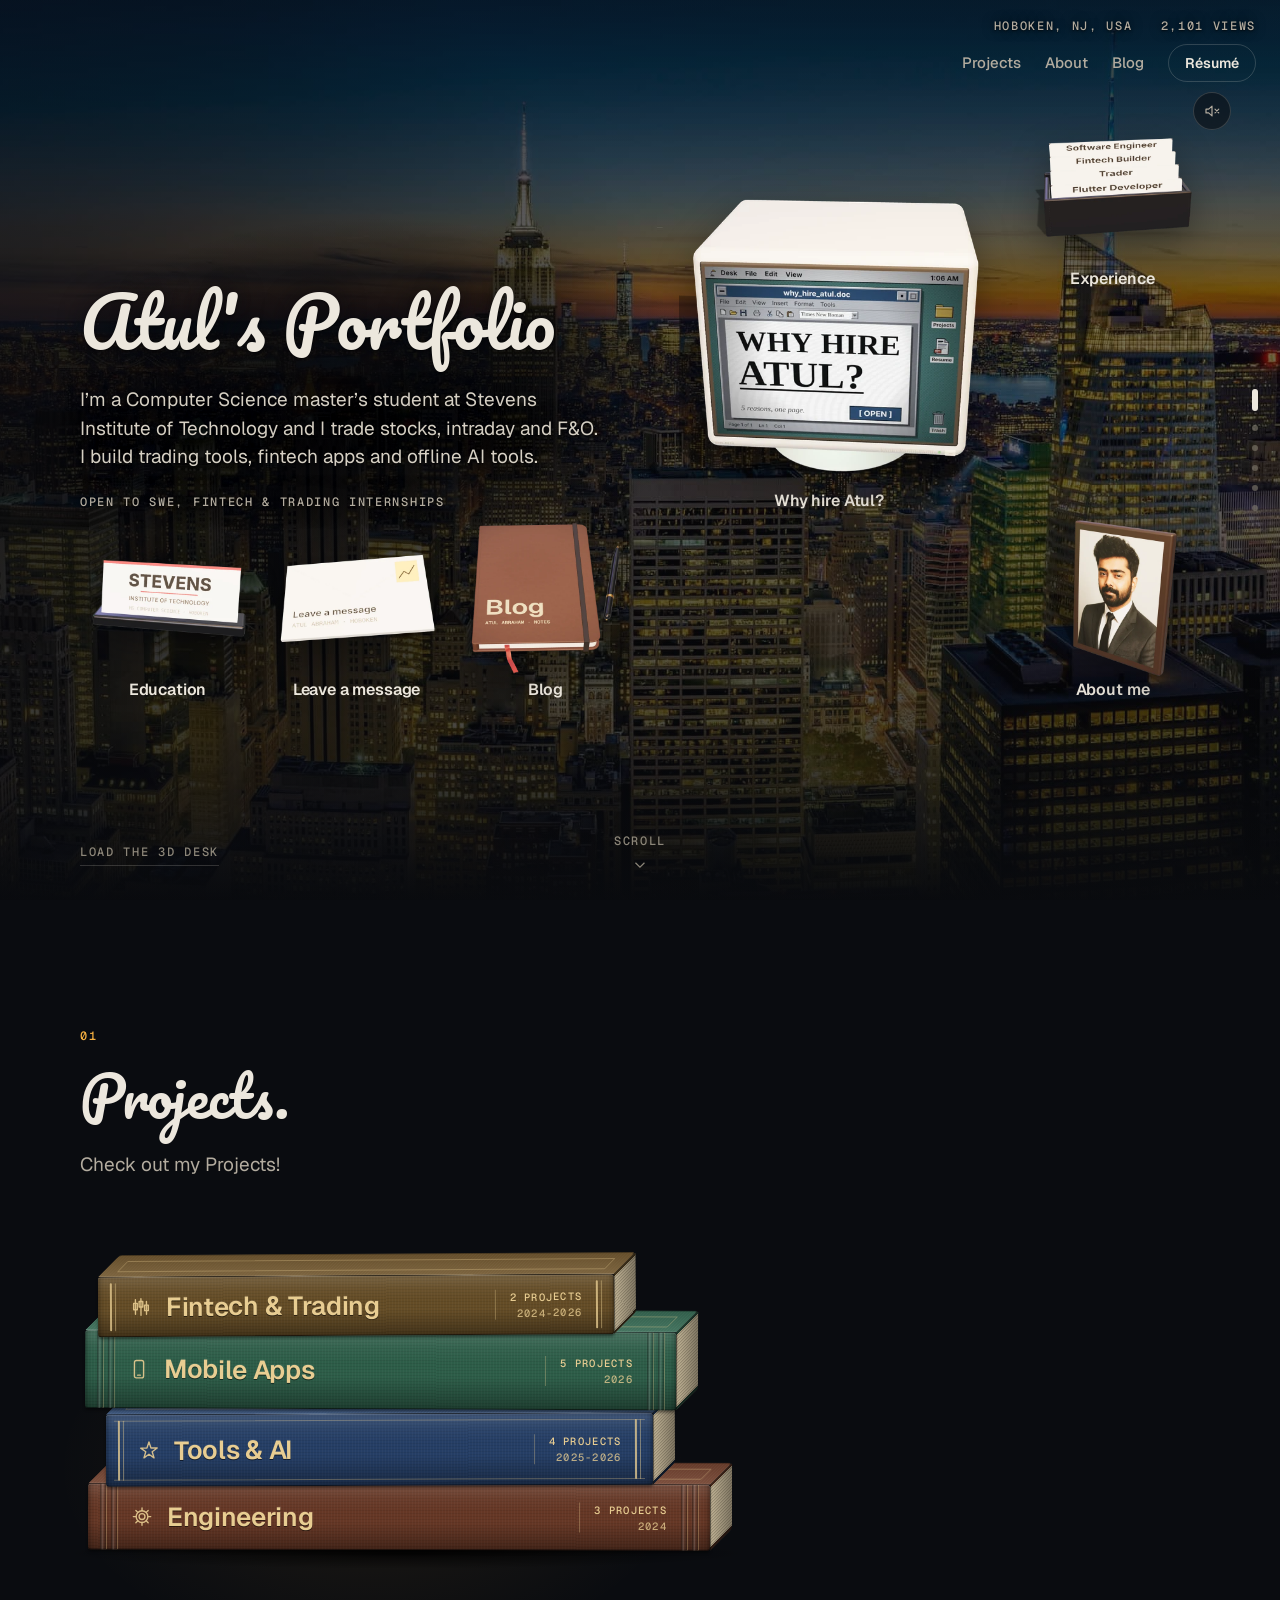
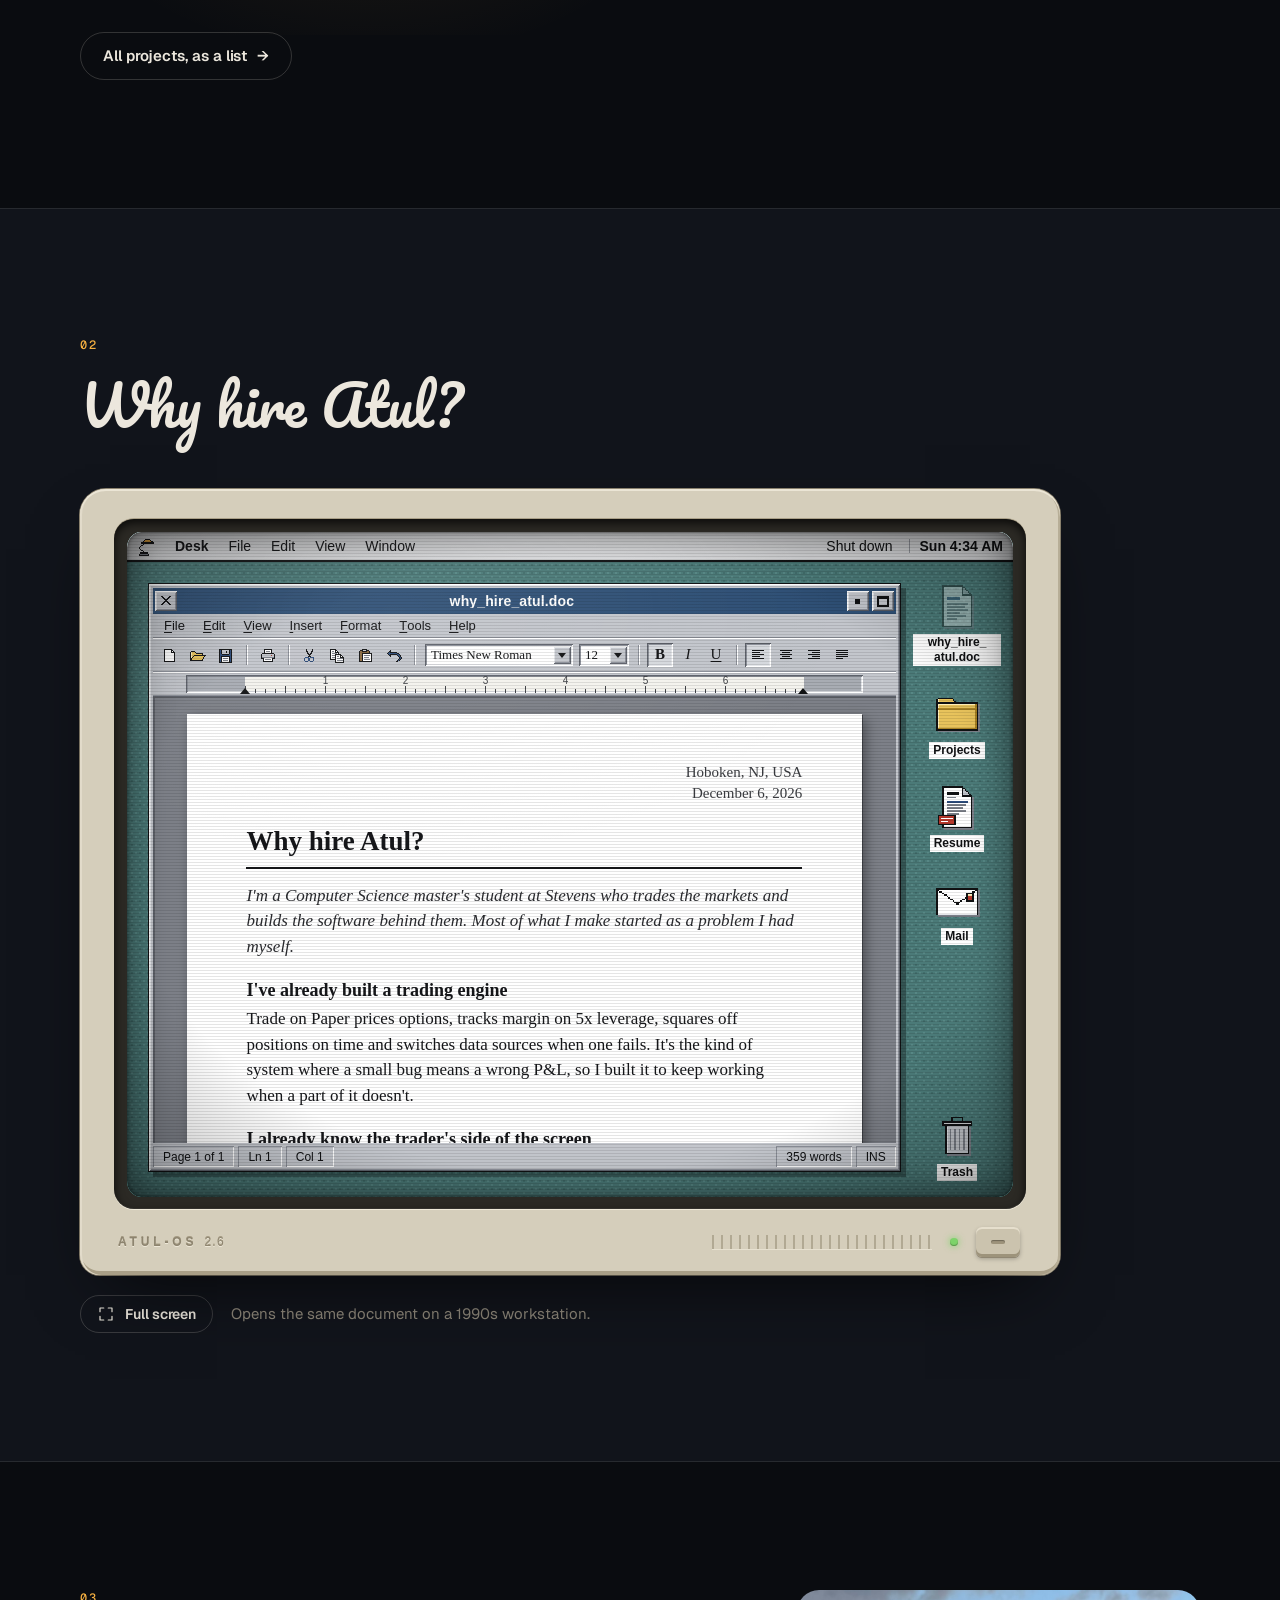
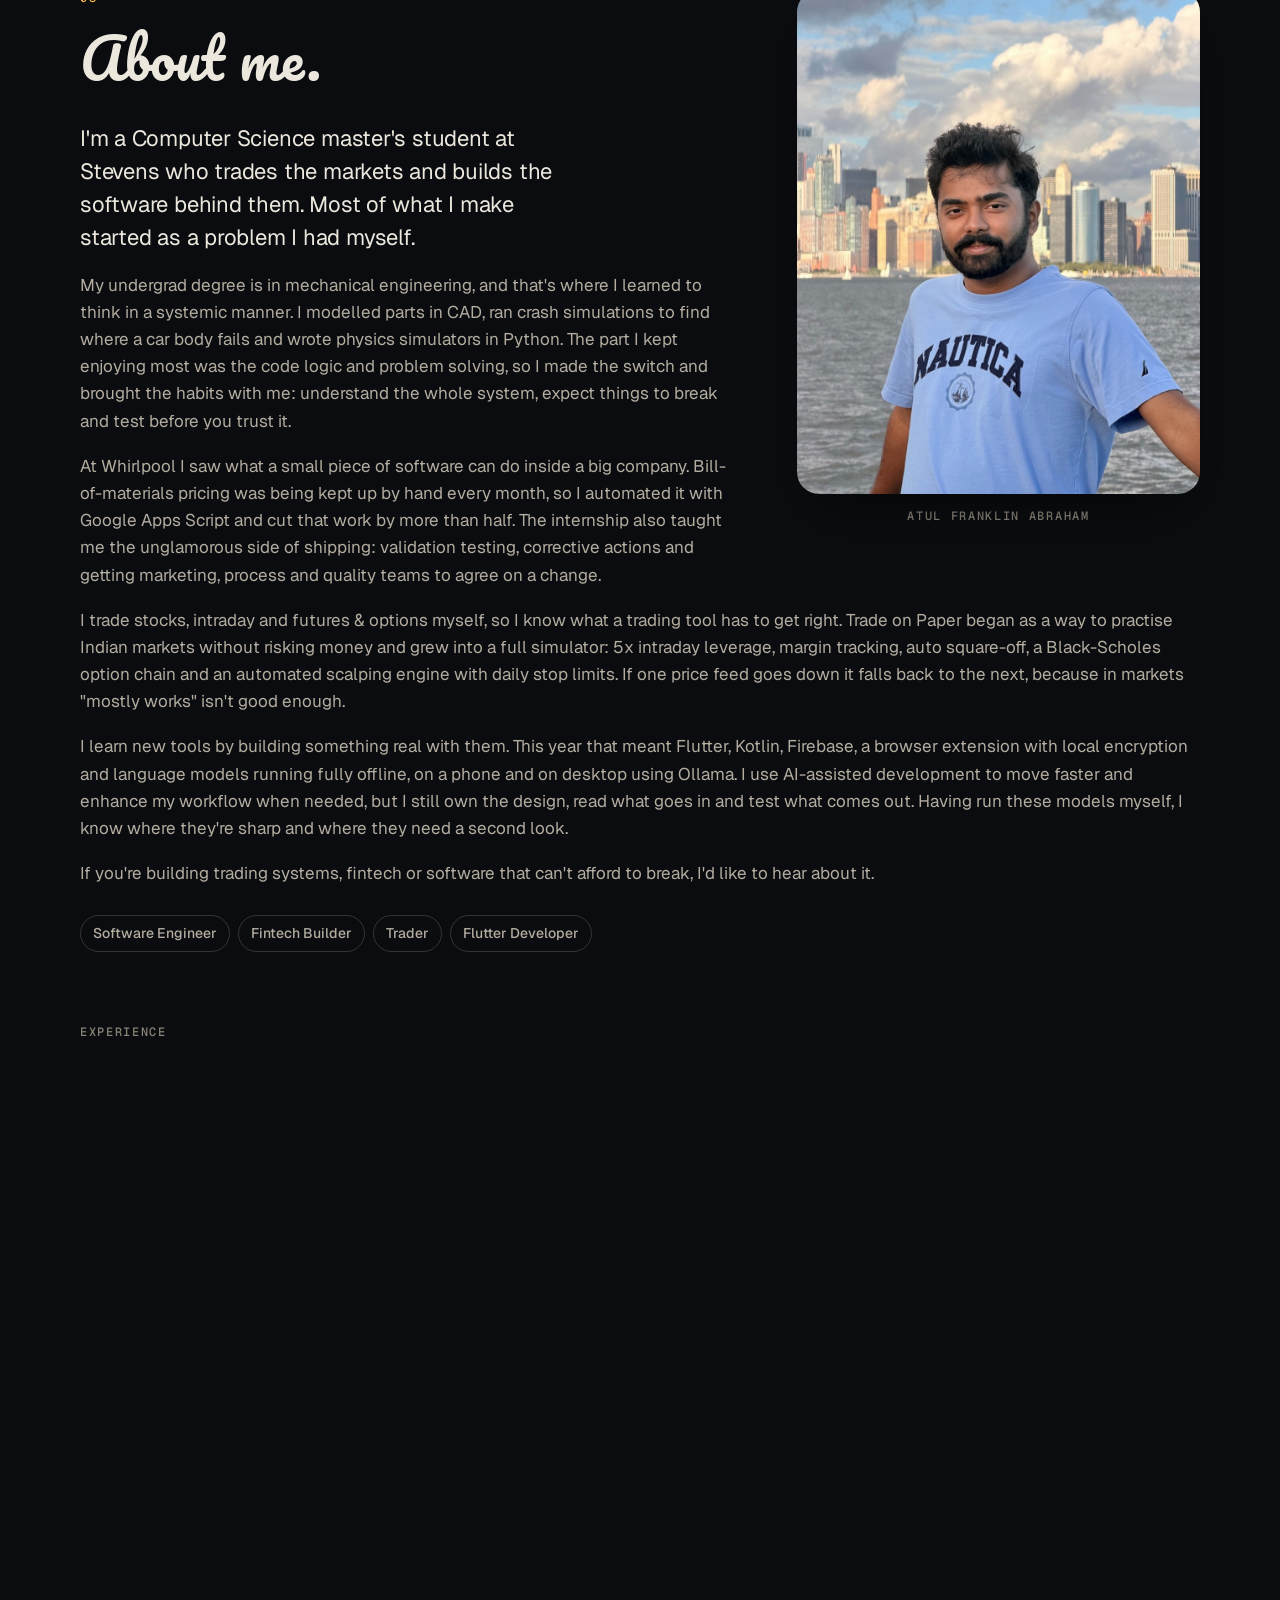
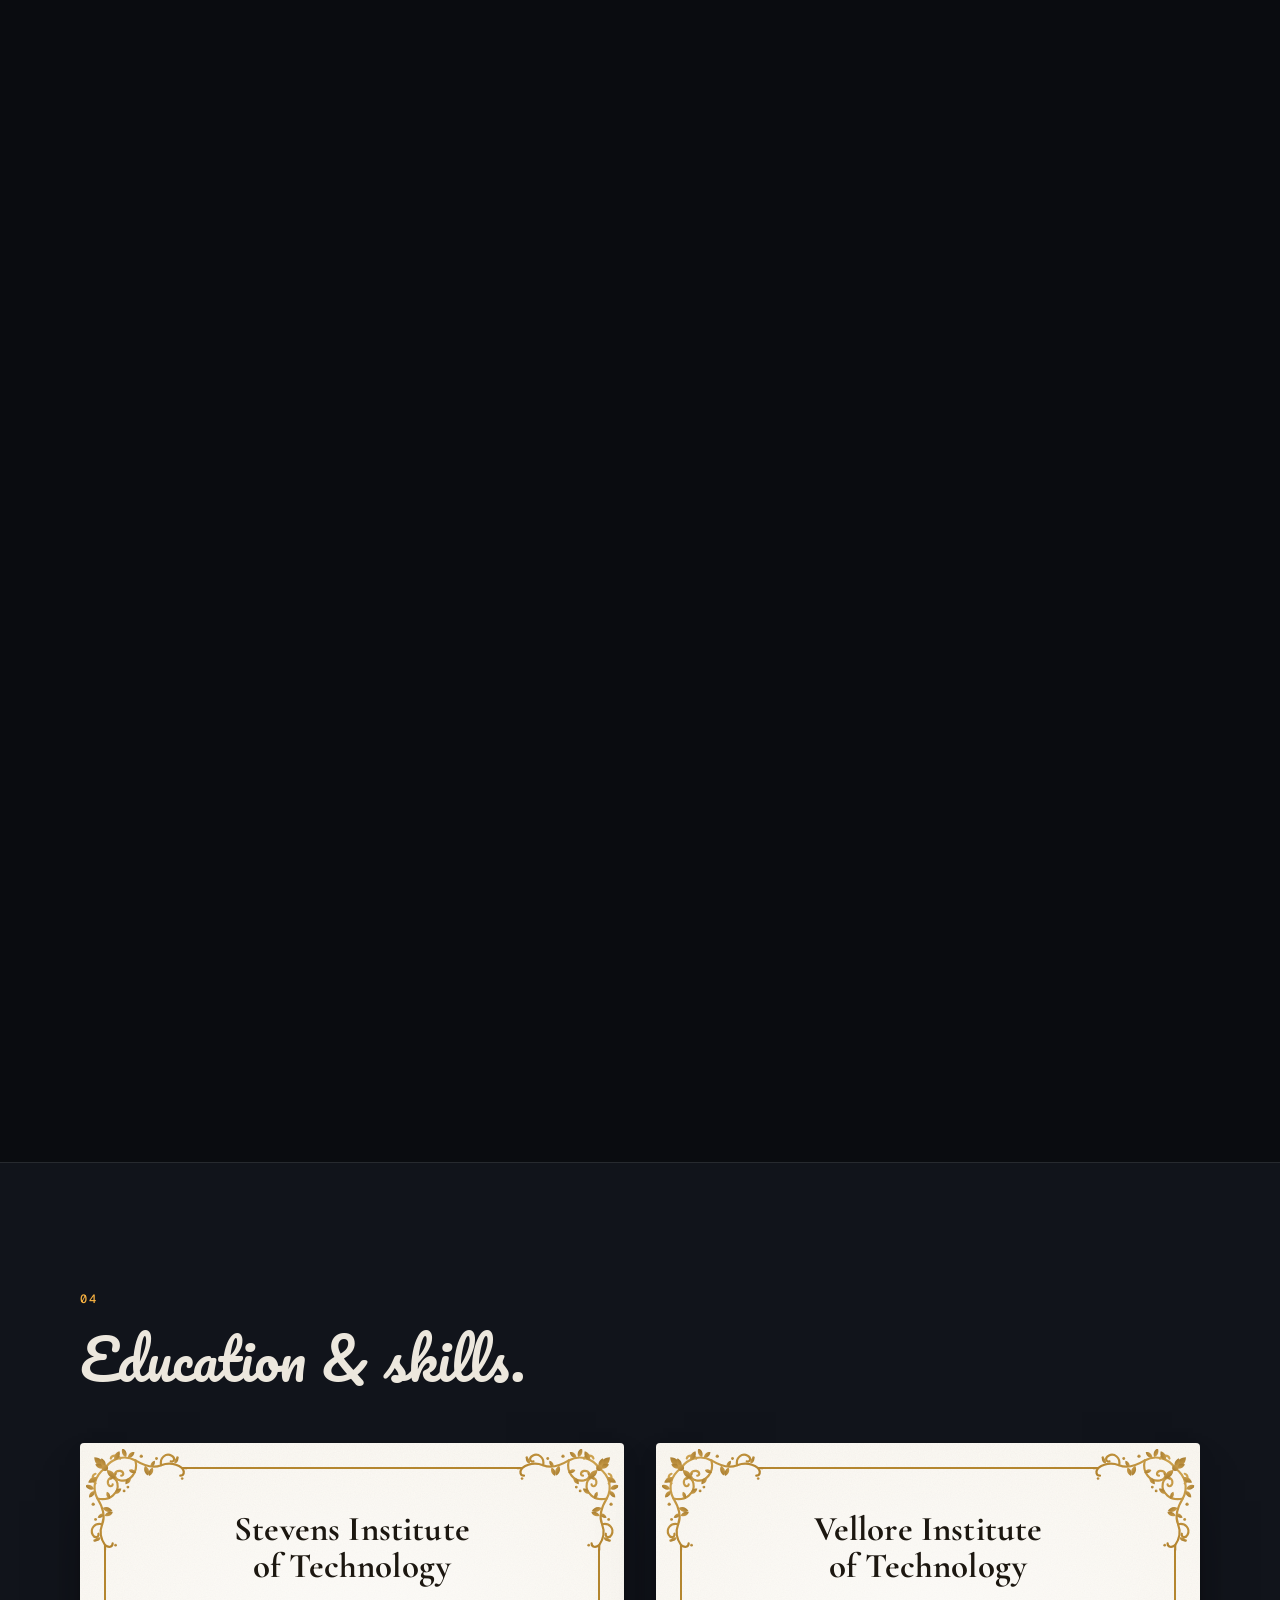
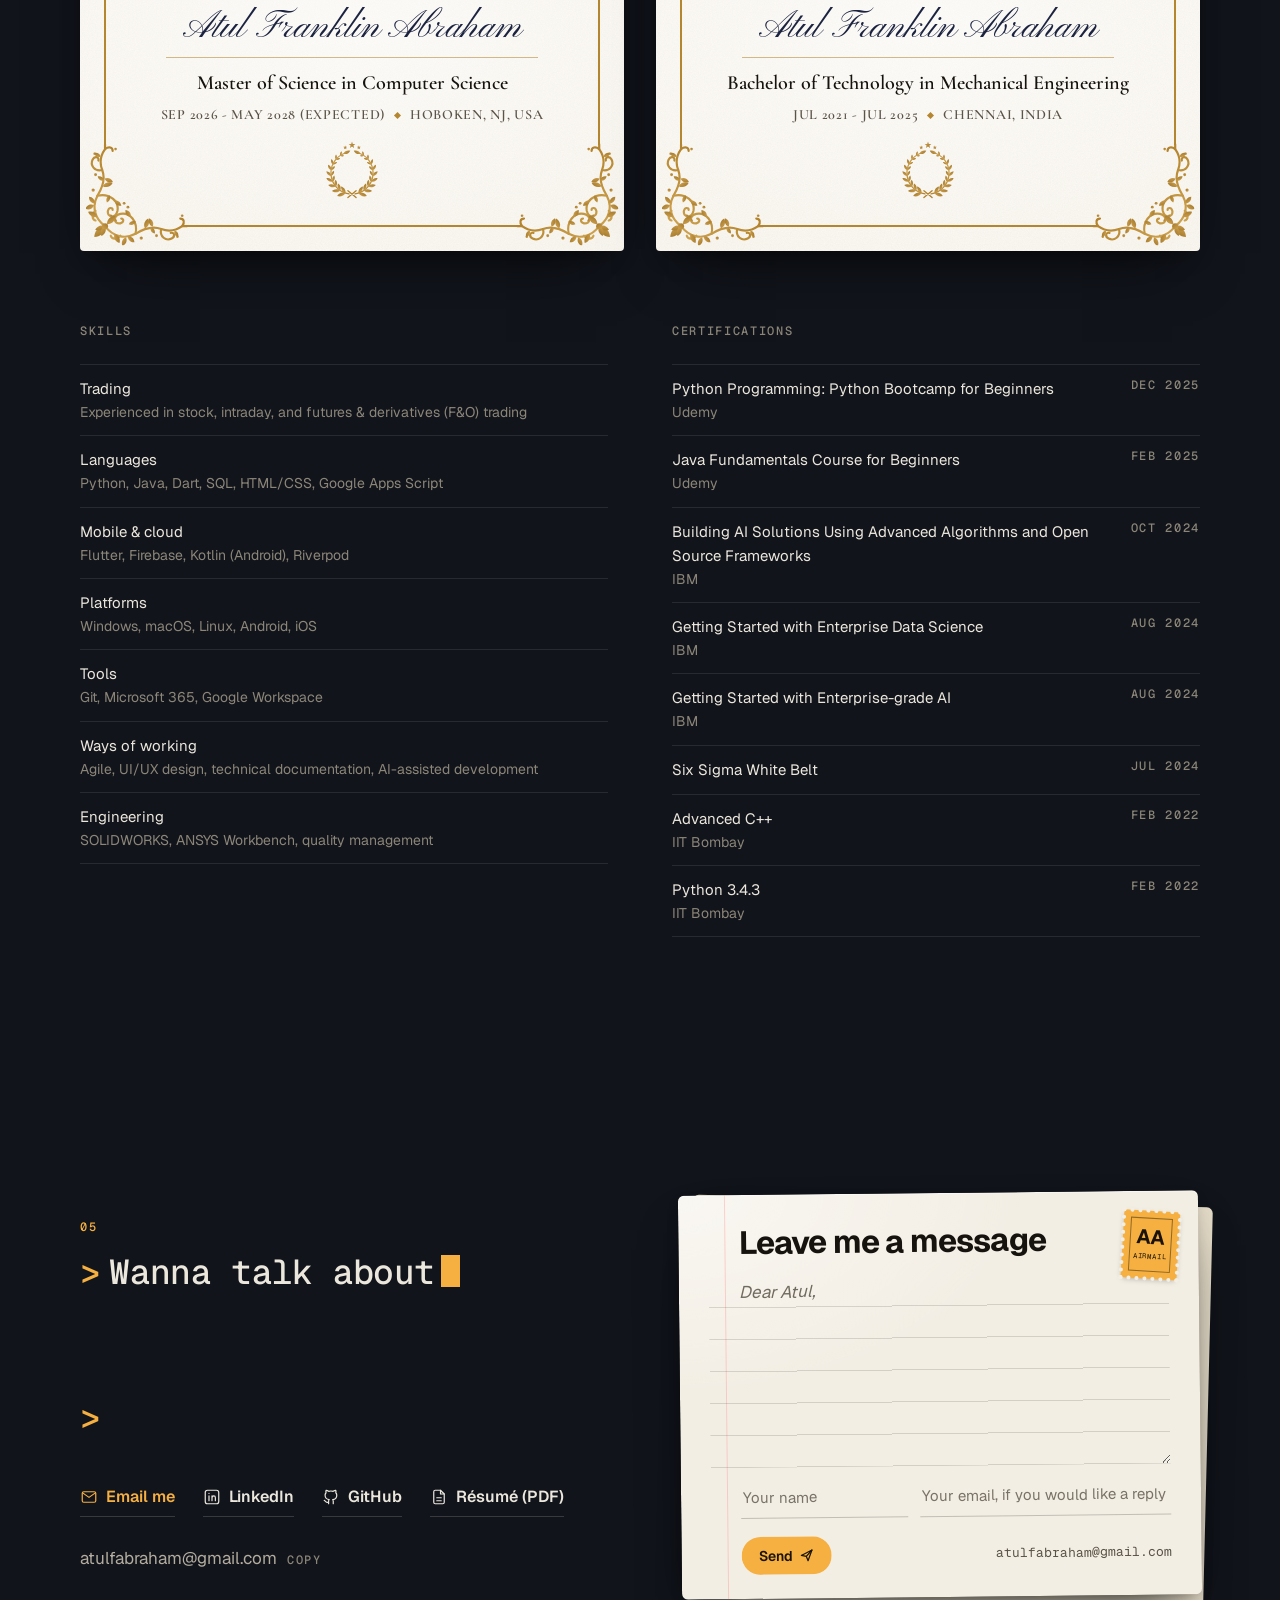
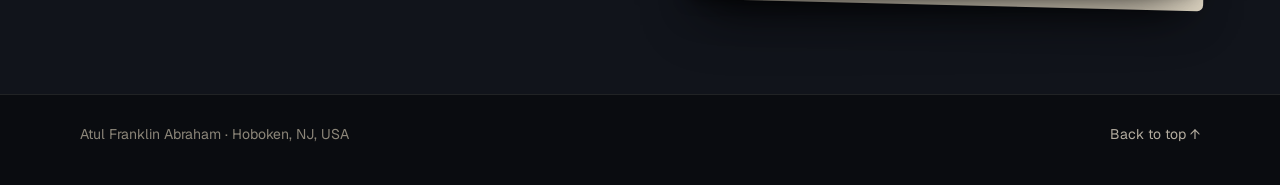
==== commit aa90e7ce: "Site Updation" ====
--- a/index.html
+++ b/index.html
@@ -88,7 +88,7 @@
   <!-- certificate fonts -->
   <link href="https://fonts.googleapis.com/css2?family=Cormorant+Garamond:ital,wght@0,500;0,600;0,700;1,500&family=Pinyon+Script&display=swap" rel="stylesheet" media="print" onload="this.media='all'" />
   <noscript><link href="https://fonts.googleapis.com/css2?family=Cormorant+Garamond:ital,wght@0,500;0,600;0,700;1,500&family=Pinyon+Script&display=swap" rel="stylesheet" /></noscript>
-  <link rel="stylesheet" href="css/styles.css?v=20261105c" />
+  <link rel="stylesheet" href="css/styles.css?v=20261105d" />
   <link rel="stylesheet" href="css/books.css" />
   <link rel="stylesheet" href="css/retro.css" />
   <link rel="stylesheet" href="css/certificates.css" />
--- a/css/styles.css
+++ b/css/styles.css
@@ -608,14 +608,15 @@
   /* crt, exp, about right; small objects under copy */
   .desk-lite .hero {
     grid-template-columns: repeat(6, minmax(0, 1fr));
-    grid-template-areas: "copy copy copy crt crt exp" "edu msg blog crt crt about";
-    column-gap: 14px; row-gap: 8px; align-items: start; padding-top: 110px;
+    grid-template-areas: "copy copy copy crt crt exp" "edu msg blog . . about";
+    column-gap: 14px; row-gap: 8px; align-items: start; padding-top: 12px;
   }
-  .desk-lite .hero-copy { grid-area: copy; align-self: start; margin-top: -98px; padding-right: 32px; }
+  .desk-lite .hero-copy { grid-area: copy; align-self: end; align-self: last baseline; margin-top: 0; padding-right: 32px; }
   .desk-lite .m-desk { display: contents; }
   .desk-lite .m-obj { position: relative; z-index: 2; }
-  .desk-lite .m-obj-wide { grid-area: crt; }
-  .desk-lite .m-obj[data-goto="experience"] { grid-area: exp; }
+  /* kicker level with crt label */
+  .desk-lite .m-obj-wide { grid-area: crt; align-self: end; align-self: last baseline; margin-top: 98px; }
+  .desk-lite .m-obj[data-goto="experience"] { grid-area: exp; margin-top: 98px; }
   .desk-lite .m-obj[data-open="about"] { grid-area: about; }
   .desk-lite .m-obj[data-goto="education"] { grid-area: edu; }
   .desk-lite .m-obj[data-open="contact"] { grid-area: msg; }
@@ -623,5 +624,5 @@
 }
 @media (min-width: 721px) and (max-width: 1040px) {
   .desk-lite .hero { padding-top: 150px; }
-  .desk-lite .hero-copy { margin-top: 0; }
-}
+  .desk-lite .m-obj-wide, .desk-lite .m-obj[data-goto="experience"] { margin-top: 0; }
+}
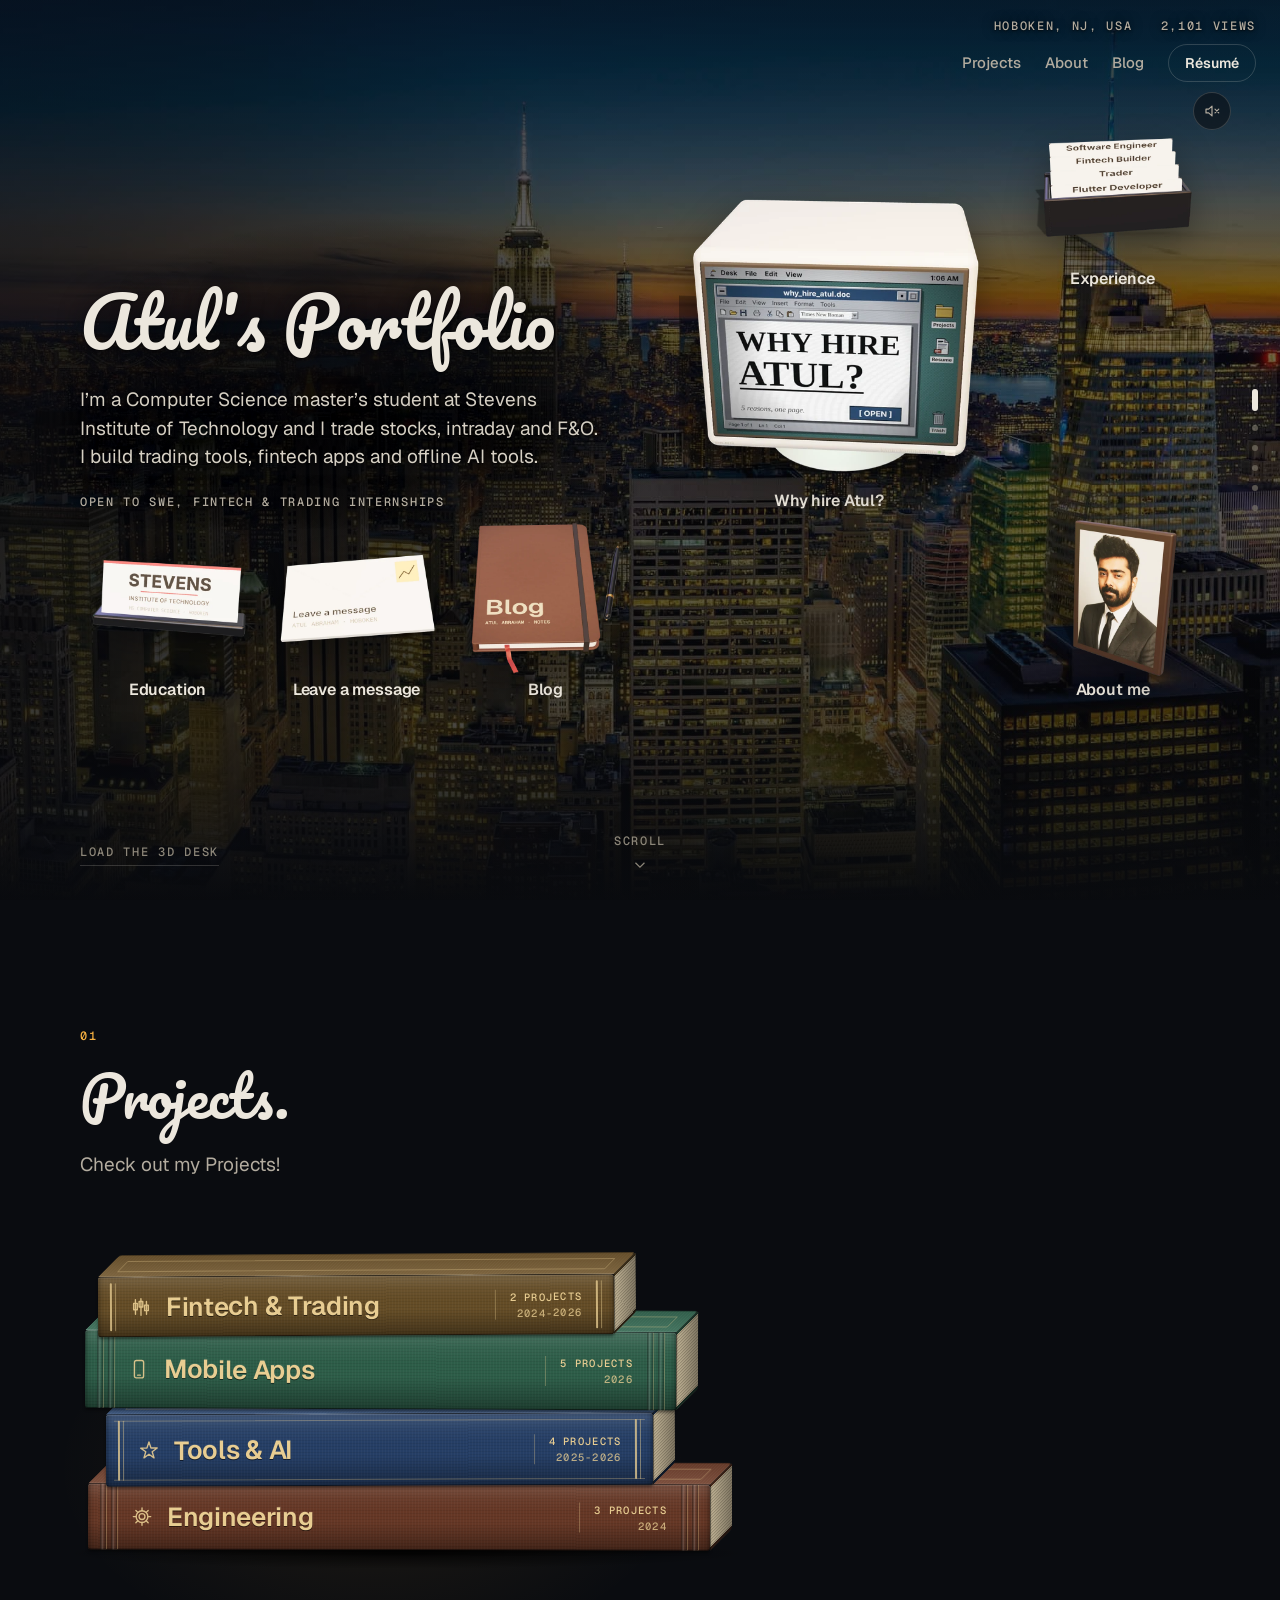
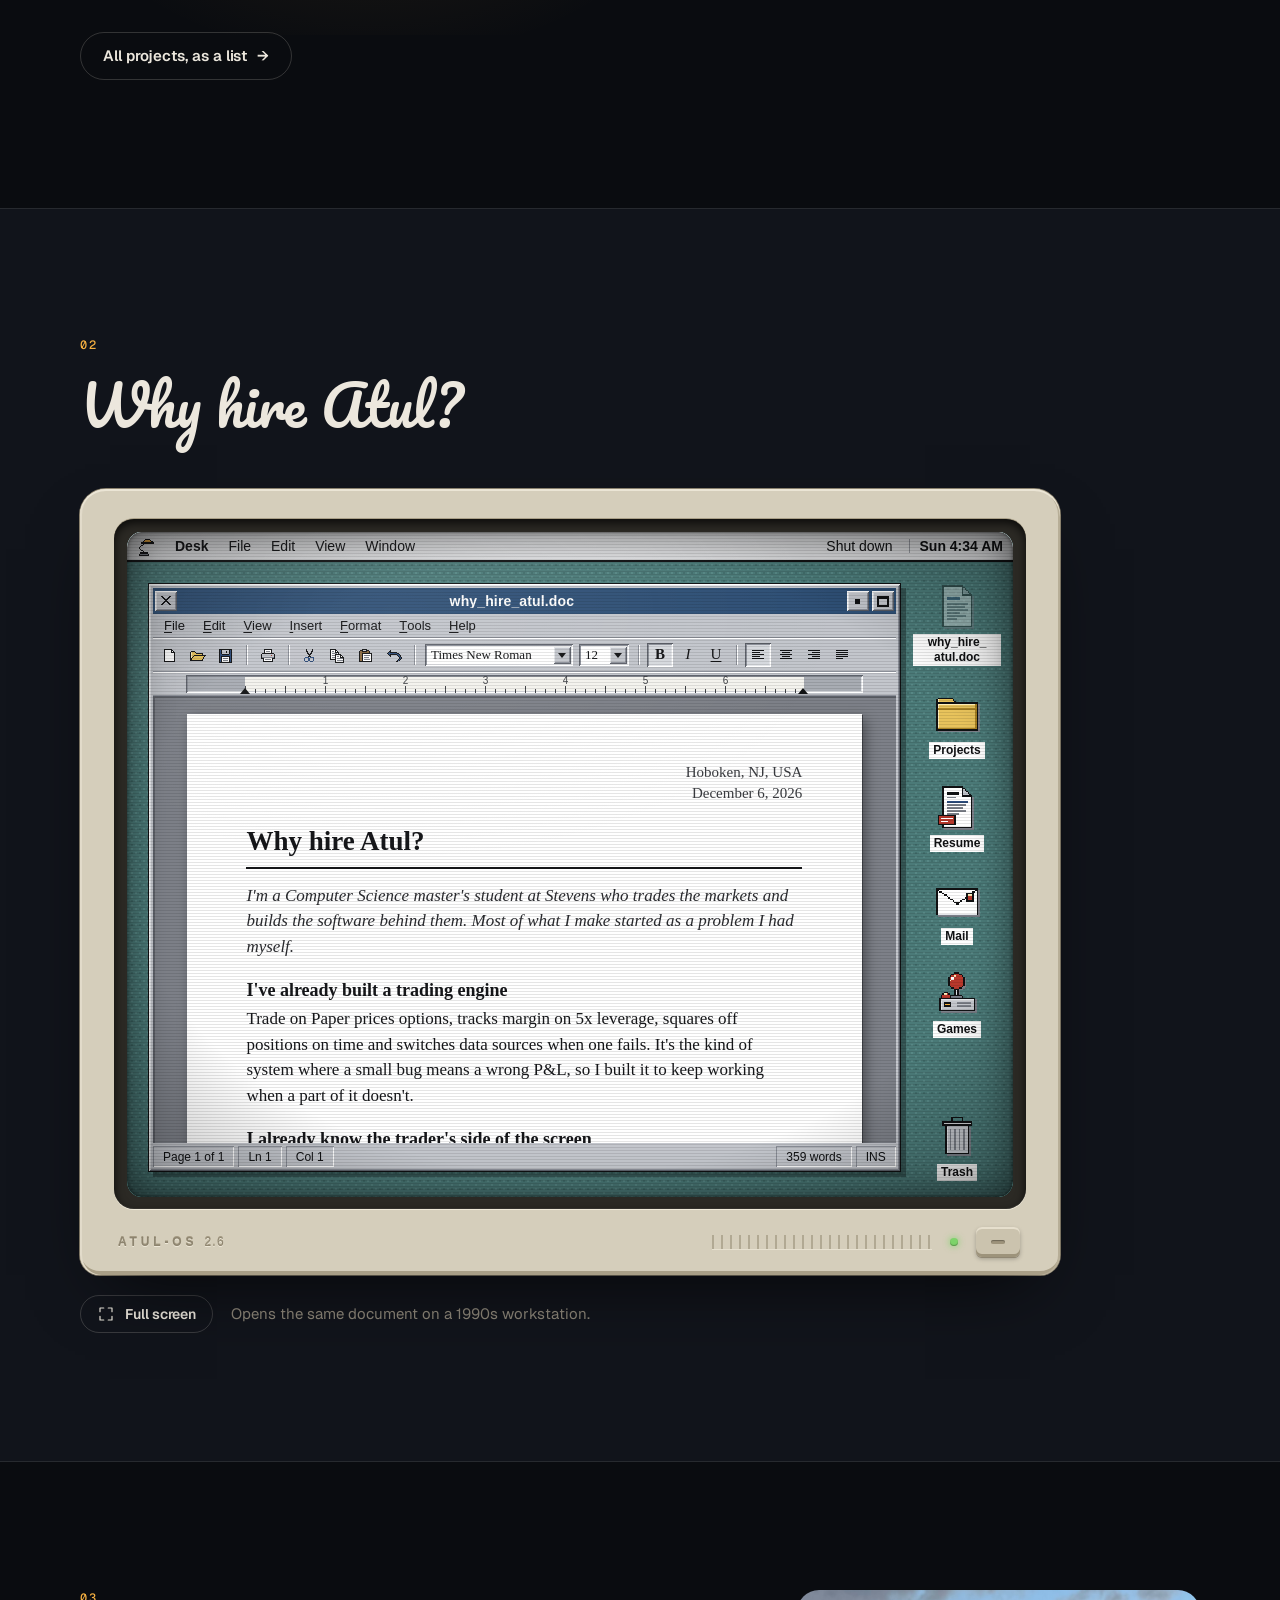
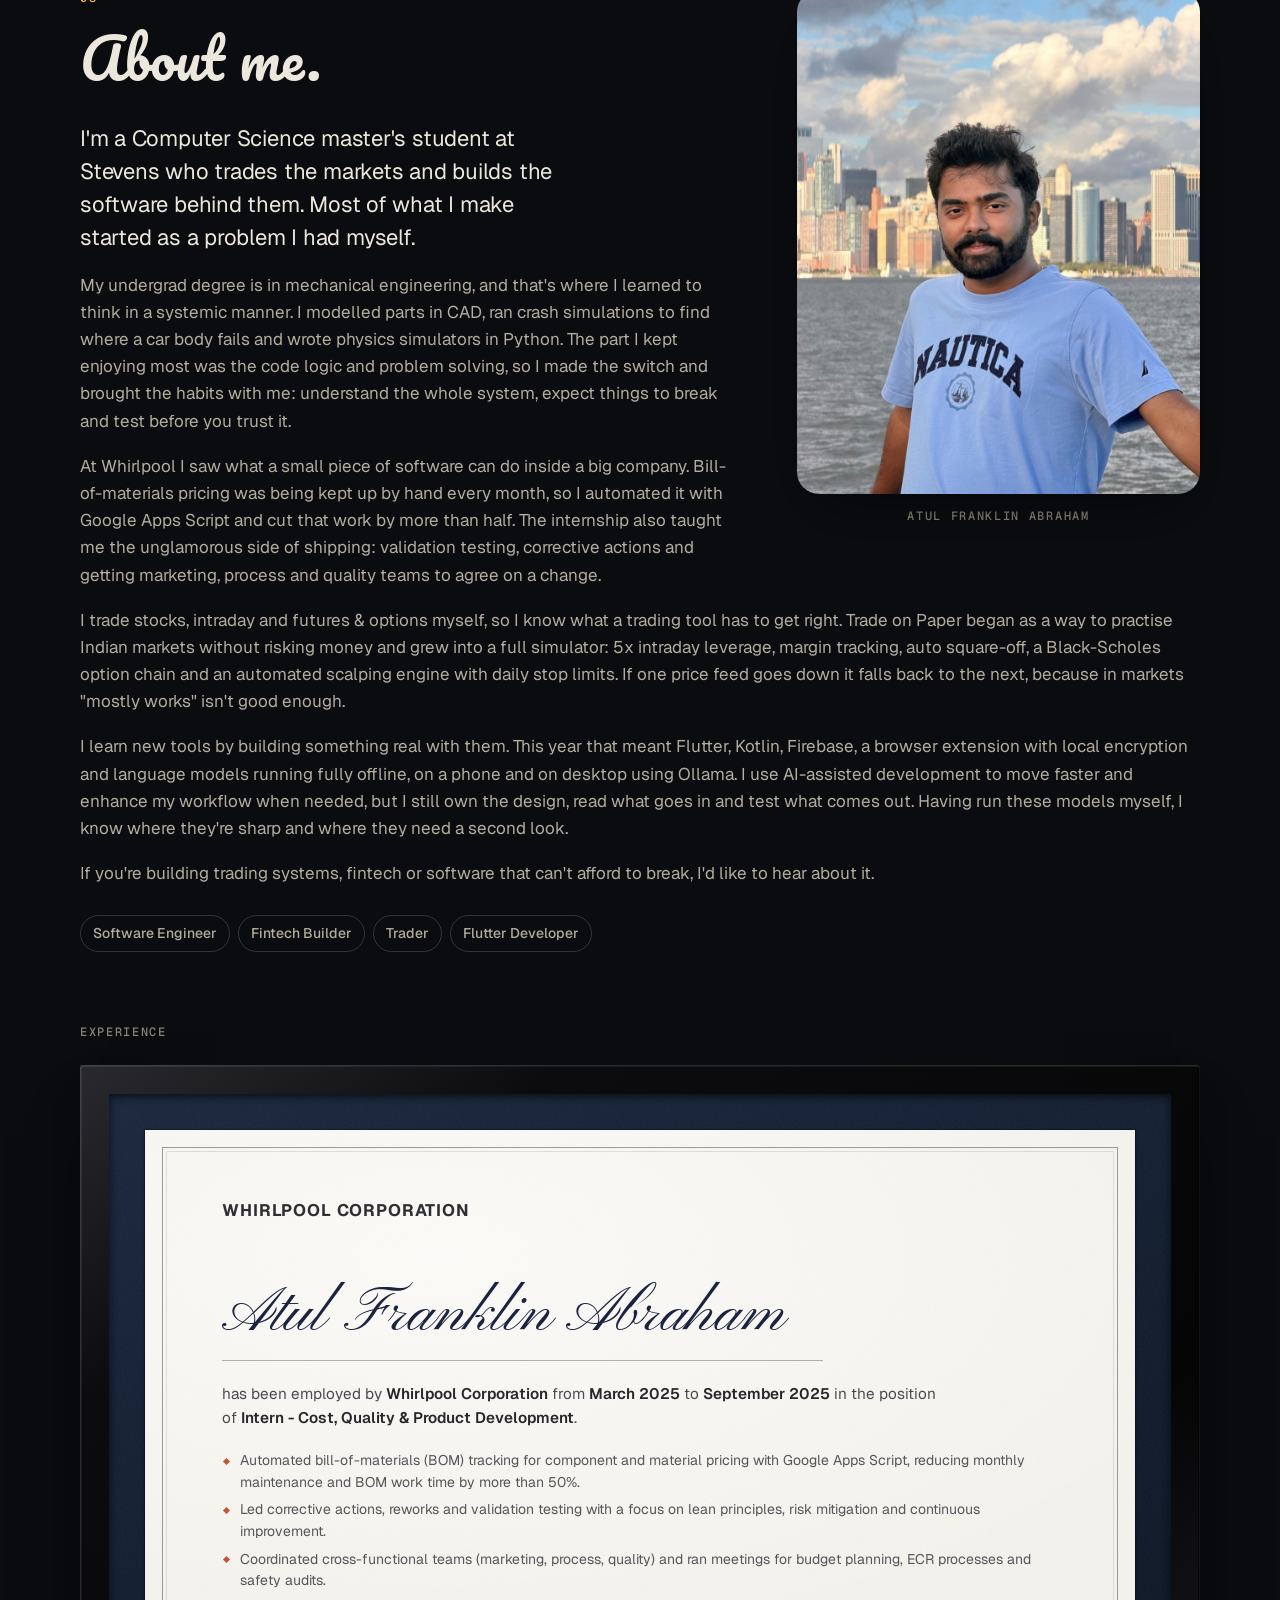
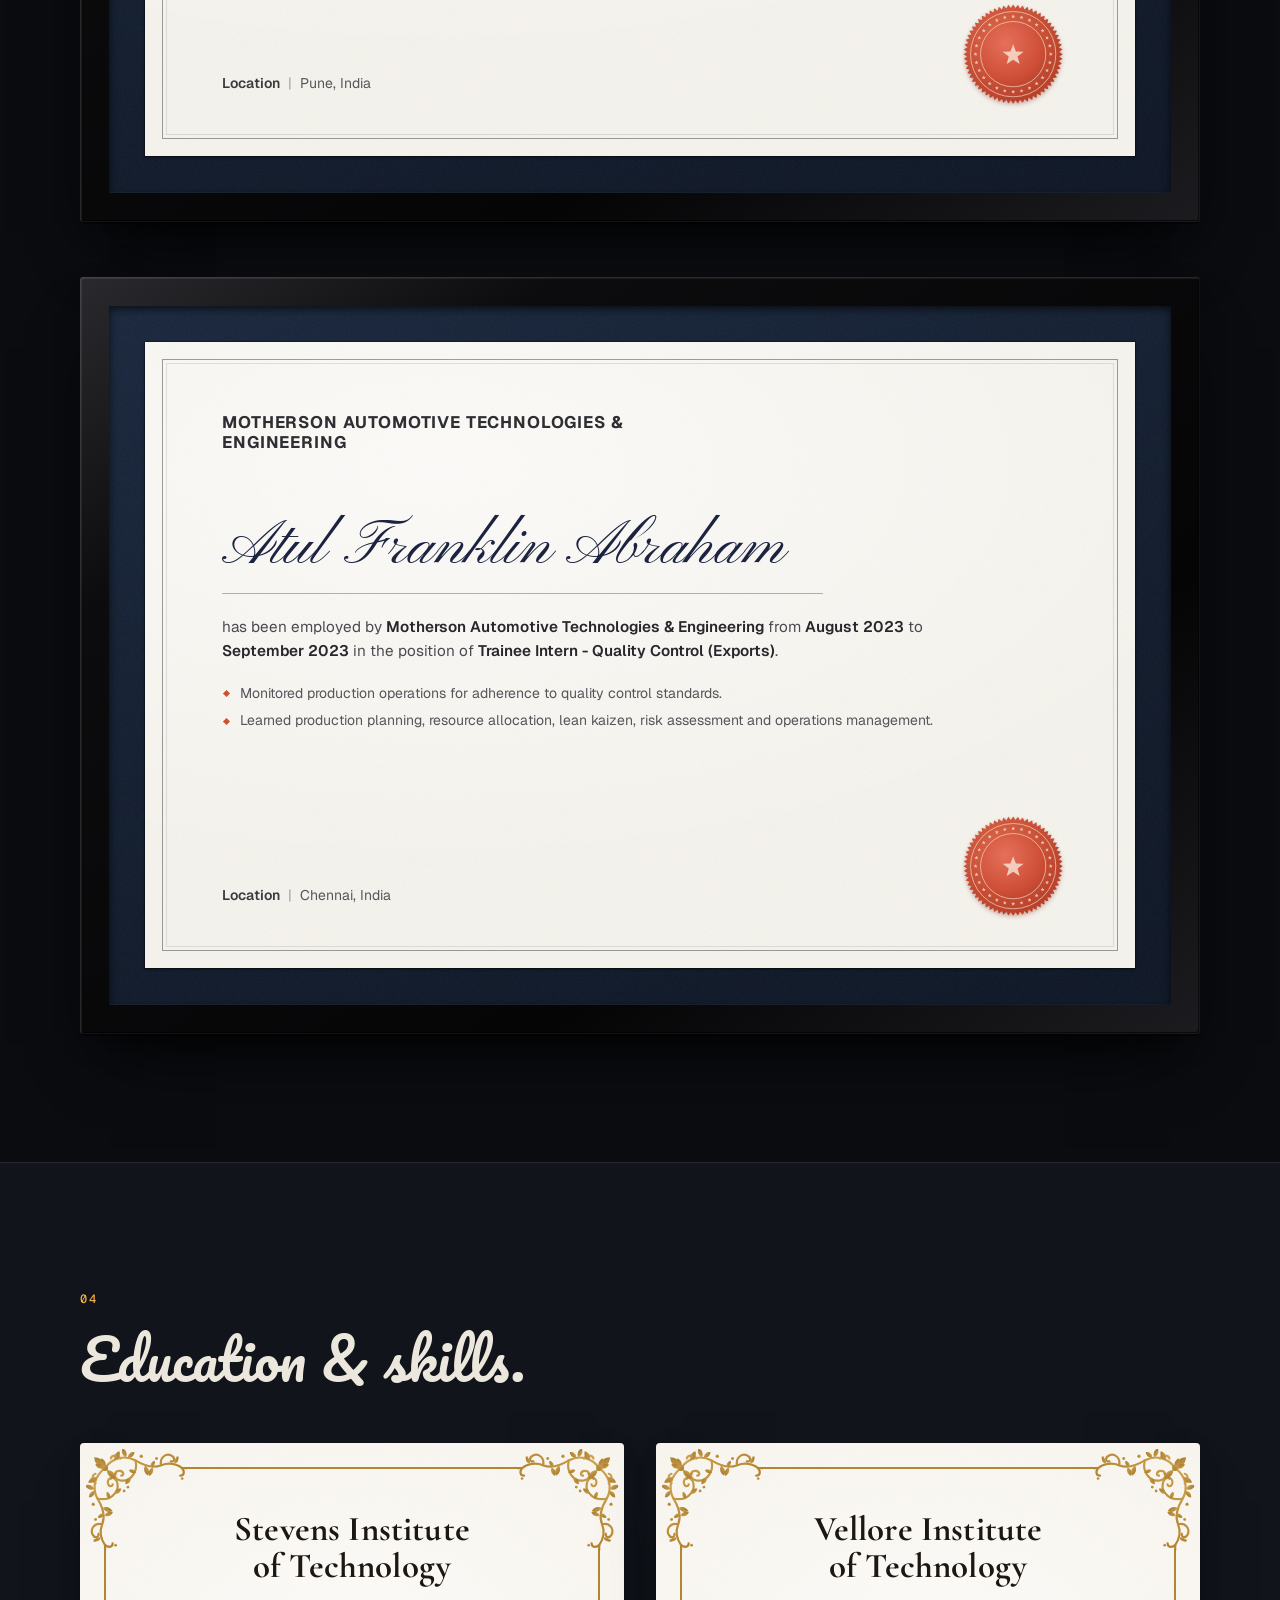
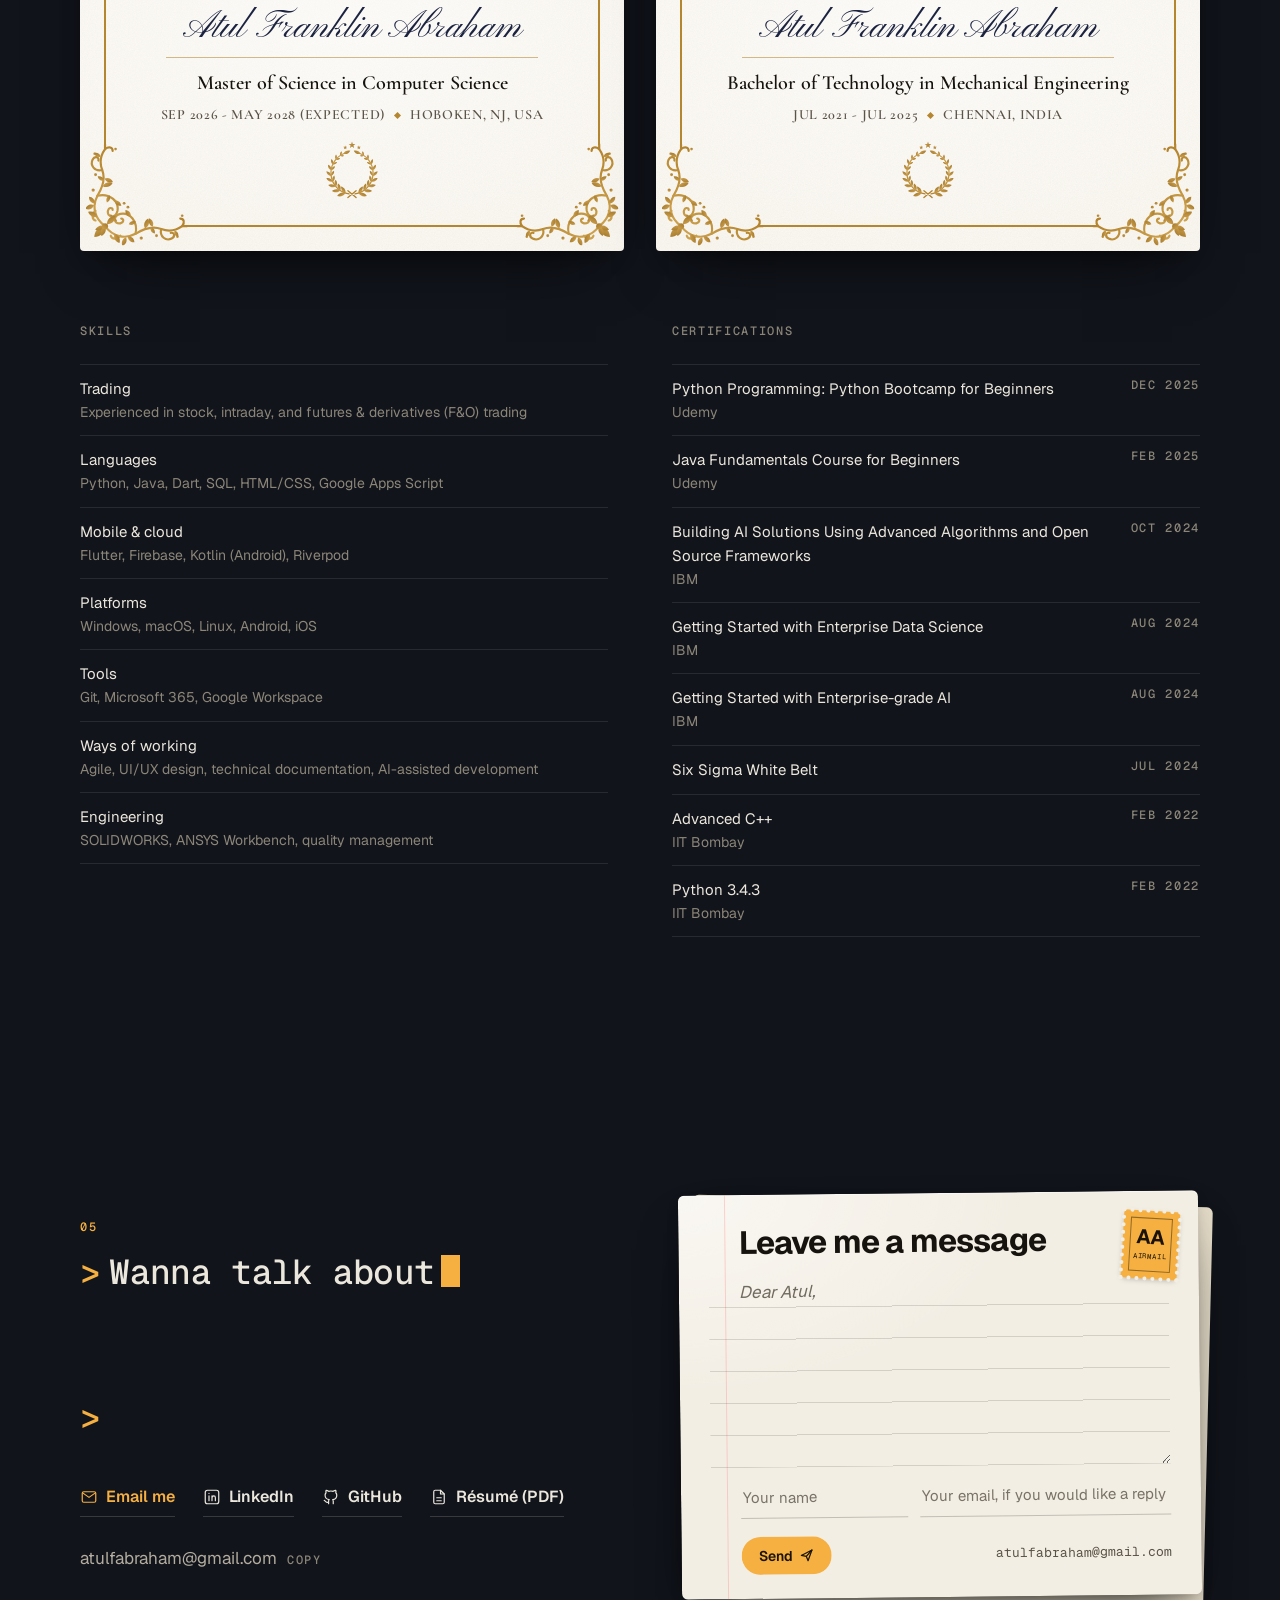
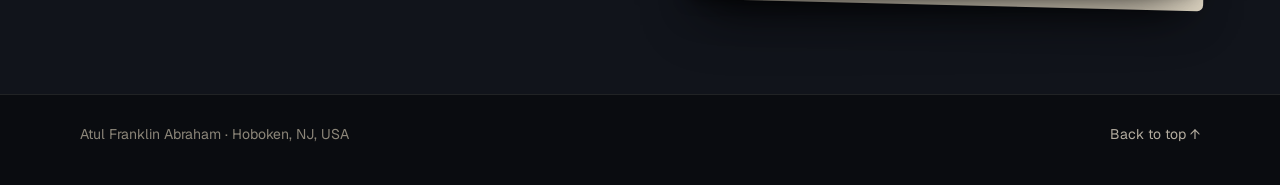
==== commit e8c2beed: "New Features" ====
--- a/index.html
+++ b/index.html
@@ -90,7 +90,7 @@
   <noscript><link href="https://fonts.googleapis.com/css2?family=Cormorant+Garamond:ital,wght@0,500;0,600;0,700;1,500&family=Pinyon+Script&display=swap" rel="stylesheet" /></noscript>
   <link rel="stylesheet" href="css/styles.css?v=20261105d" />
   <link rel="stylesheet" href="css/books.css" />
-  <link rel="stylesheet" href="css/retro.css" />
+  <link rel="stylesheet" href="css/retro.css?v=20261106g" />
   <link rel="stylesheet" href="css/certificates.css" />
   <script type="importmap">
     {
@@ -292,6 +292,6 @@
 
   <script src="js/content.js"></script>
   <!-- loads the rest of the scripts -->
-  <script src="js/maintenance.js"></script>
+  <script src="js/maintenance.js?v=20261106g"></script>
 </body>
 </html>
--- a/css/styles.css
+++ b/css/styles.css
@@ -145,7 +145,7 @@
               radial-gradient(90% 75% at 0% 20%, rgba(7, 8, 11, 0.85) 0%, rgba(7, 8, 11, 0.5) 42%, rgba(7, 8, 11, 0) 68%),
               linear-gradient(to bottom, rgba(7, 8, 11, 0) 78%, rgba(10, 12, 16, 1) 100%);
 }
-.hero-copy { position: absolute; z-index: 2; left: var(--gutter); top: 12px; max-width: 690px; }
+.hero-copy { position: absolute; z-index: 2; left: var(--gutter); top: 39px; max-width: 690px; }
 .hero-kicker { color: var(--text-2); margin-top: 22px; }
 .live-dot { width: 8px; height: 8px; border-radius: 50%; background: var(--up); box-shadow: 0 0 0 0 rgba(61, 220, 151, .6); animation: pulse 2.4s infinite; }
 @keyframes pulse { 0% { box-shadow: 0 0 0 0 rgba(61,220,151,.5); } 70% { box-shadow: 0 0 0 10px rgba(61,220,151,0); } 100% { box-shadow: 0 0 0 0 rgba(61,220,151,0); } }
--- a/css/retro.css
+++ b/css/retro.css
@@ -104,7 +104,8 @@
 .rt-screen[data-stage="boot"] .rt-boot { visibility: visible; }
 .rt-screen[data-stage="setup"] .rt-desk,
 .rt-screen[data-stage="desk"] .rt-desk,
-.rt-screen[data-stage="doc"] .rt-desk { visibility: visible; }
+.rt-screen[data-stage="doc"] .rt-desk,
+.rt-screen[data-stage="games"] .rt-desk { visibility: visible; }
 
 /* glass: scanlines, vignette, glare */
 .rt-glass {
@@ -165,6 +166,7 @@
 }
 .rt-screen[data-stage="desk"] .rt-bootctl,
 .rt-screen[data-stage="doc"] .rt-bootctl,
+.rt-screen[data-stage="games"] .rt-bootctl,
 .rt-screen[data-stage="off"] .rt-bootctl { display: none; }
 .rt-btn {
   font: 700 13px/1 var(--rt-ui); color: var(--rt-ink);
@@ -227,7 +229,8 @@
   -webkit-mask-composite: xor;
   mask: linear-gradient(#000 0 0) content-box exclude, linear-gradient(#000 0 0);
 }
-.rt-screen[data-stage="doc"] .rt-icon-doc .rt-icon-img { opacity: 0.4; }
+.rt-screen[data-stage="doc"] .rt-icon-doc .rt-icon-img,
+.rt-screen[data-stage="games"] .rt-icon-games .rt-icon-img { opacity: 0.4; }
 
 /* setup dialog */
 .rt-setup {
@@ -263,12 +266,14 @@
   container: rtwin / inline-size;
   text-align: left;
 }
-.rt-desk .rt-win-live {
+.rt-desk .rt-win-live,
+.rt-desk .rt-win-games {
   position: absolute; z-index: 2;
   left: 3%; top: calc(30px + 3.2%); right: 122px; bottom: 3.6%;
   visibility: hidden;
 }
-.rt-screen[data-stage="doc"] .rt-win-live { visibility: visible; }
+.rt-screen[data-stage="doc"] .rt-win-live,
+.rt-screen[data-stage="games"] .rt-win-games { visibility: visible; }
 
 .rt-titlebar {
   display: flex; align-items: center; gap: 6px; height: 26px; padding: 0 2px; flex: none;
@@ -418,8 +423,73 @@
 .rt-status span { display: flex; align-items: center; padding: 0 10px; box-shadow: inset 1px 1px 0 var(--rt-lo-2), inset -1px -1px 0 var(--rt-hi); white-space: nowrap; }
 .rt-status .rt-st-words { margin-left: auto; }
 
+/* ---------- games window ---------- */
+.rt-win-games .rt-tb-pad { flex: none; width: 75px; }
+.rt-gm { border: 0; background: none; font: inherit; color: var(--rt-ink); cursor: pointer; margin: 0; }
+.rt-gm:hover { background: var(--rt-title); color: #fff; }
+.rt-gm[hidden] { display: none; }
+.rt-win-games.rt-gdlg-on > .rt-titlebar { background: var(--rt-title-2); }
+.rt-gbody { flex: 1; min-height: 0; display: flex; flex-direction: column; }
+.rt-gstatus span { font-variant-numeric: tabular-nums; }
+.rt-gstatus .rt-st-r { margin-left: auto; }
+
+/* picker */
+.rt-gpick { flex: 1; min-height: 0; overflow: auto; padding: 14px 14px 16px; }
+.rt-gpick .rt-gpick-h {
+  margin: 0 0 10px; font: 700 15px/1.2 var(--rt-ui); letter-spacing: 0; text-transform: none; color: var(--rt-ink);
+}
+.rt-glist { list-style: none; margin: 0; padding: 0; display: flex; flex-direction: column; gap: 10px; }
+.rt-gtile {
+  display: flex; align-items: center; gap: 14px; padding: 10px 12px 10px 10px;
+  background: var(--rt-paper); box-shadow: var(--rt-sunken); cursor: default; -webkit-user-select: none; user-select: none;
+}
+.rt-gthumb {
+  flex: none; display: block; width: 160px; height: 100px;
+  border: 1px solid var(--rt-ink); background: var(--rt-work);
+}
+.rt-ginfo { flex: 1; min-width: 0; }
+.rt-gtile .rt-gname {
+  display: inline-block; margin: 0 0 0 -4px; padding: 1px 4px; font: 700 15px/1.25 var(--rt-ui); color: var(--rt-ink);
+}
+.rt-gtile.rt-sel .rt-gname { background: var(--rt-title); color: #fff; }
+.rt-gtile .rt-gblurb { margin: 4px 0 8px; font: 400 13px/1.4 var(--rt-ui); color: #33353a; }
+.rt-gtile .rt-gbest { margin: 0; font: 400 12px/1 var(--rt-ui); color: #33353a; font-variant-numeric: tabular-nums; }
+.rt-gplay-btn { flex: none; min-width: 80px; }
+.rt-gpick .rt-gempty { margin: 0; padding: 18px 14px; font: 400 13px/1.4 var(--rt-ui); background: var(--rt-paper); box-shadow: var(--rt-sunken); }
+
+/* play view */
+.rt-gplay { flex: 1; min-height: 0; display: flex; flex-direction: column; padding-top: 3px; }
+.rt-game-stage {
+  flex: 1; min-height: 0; position: relative; background: var(--rt-work); box-shadow: var(--rt-sunken);
+  container: rtstage / size;
+}
+.rt-game-box { position: absolute; inset: 2px; overflow: hidden; }
+.rt-game-box canvas { display: block; width: 100%; height: 100%; outline: none; touch-action: none; cursor: crosshair; }
+:is(.rt-dlg, .rt-inline) .rt-game-box canvas:focus-visible { outline: 2px dotted #fff; outline-offset: -4px; border-radius: 0; }
+
+/* ready / over dialog */
+.rt-game-dlg { position: absolute; inset: 2px; z-index: 2; display: grid; place-items: center; padding: 10px; overflow: auto; }
+.rt-game-dlg[hidden] { display: none; }
+.rt-gdlg { width: min(400px, 100%); }
+.rt-gdlg-body { display: flex; gap: 16px; padding: 18px 18px 8px; align-items: flex-start; }
+.rt-gdlg-icon { flex: none; width: 48px; height: 48px; image-rendering: pixelated; }
+.rt-gdlg-text { flex: 1; min-width: 0; font: 400 13px/1.4 var(--rt-ui); color: var(--rt-ink); }
+.rt-gdlg-text p { margin: 0 0 5px; }
+.rt-gdlg-text .rt-gdlg-h { font-weight: 700; font-size: 14px; margin-bottom: 8px; }
+.rt-gdlg-text .rt-gdlg-score {
+  display: flex; gap: 6px; margin: 2px 0 6px; font: 400 22px/1 var(--rt-term); font-variant-numeric: tabular-nums;
+}
+.rt-gdlg-score span { padding: 3px 8px 2px; background: var(--rt-paper); box-shadow: var(--rt-sunken); }
+.rt-gdlg-text .rt-gdlg-new { font-weight: 700; color: #b8382c; }
+.rt-gdlg-btns { display: flex; justify-content: flex-end; gap: 8px; padding: 8px 18px 16px; }
+.rt-gdlg-btns .rt-btn { min-width: 92px; }
+.rt-btn-def { box-shadow: 0 0 0 1px var(--rt-ink), var(--rt-raised); }
+.rt-btn-def:active { box-shadow: 0 0 0 1px var(--rt-ink), var(--rt-sunken); }
+
 /* retro scrollbars */
-.rt-work::-webkit-scrollbar { width: 16px; height: 16px; }
+.rt-work::-webkit-scrollbar, .rt-gpick::-webkit-scrollbar { width: 16px; height: 16px; }
+.rt-gpick::-webkit-scrollbar-track { background: repeating-conic-gradient(#d7d9dd 0 25%, #b9bcc3 0 50%) 0 0 / 2px 2px; }
+.rt-gpick::-webkit-scrollbar-thumb { background: var(--rt-face); border: 1px solid var(--rt-ink); box-shadow: var(--rt-raised); }
 .rt-work::-webkit-scrollbar-track { background: var(--rt-face) var(--rt-pattern); background-image: repeating-conic-gradient(#d7d9dd 0 25%, #b9bcc3 0 50%); background-size: 2px 2px; }
 .rt-work::-webkit-scrollbar-thumb { background: var(--rt-face); border: 1px solid var(--rt-ink); box-shadow: var(--rt-raised); }
 .rt-work::-webkit-scrollbar-button:single-button { display: block; height: 16px; width: 16px; background: var(--rt-face); border: 1px solid var(--rt-ink); box-shadow: var(--rt-raised); }
@@ -429,6 +499,7 @@
 :is(.rt-dlg, .rt-inline) .rt-btn:focus-visible,
 :is(.rt-dlg, .rt-inline) .rt-wbtn:focus-visible,
 :is(.rt-dlg, .rt-inline) .rt-menu-btn:focus-visible,
+:is(.rt-dlg, .rt-inline) .rt-gm:focus-visible,
 :is(.rt-dlg, .rt-inline) .rt-mb-shut:focus-visible { outline: 2px dotted var(--rt-ink); outline-offset: -5px; border-radius: 0; }
 :is(.rt-dlg, .rt-inline) .rt-mb-shut:focus-visible { outline-offset: -3px; }
 :is(.rt-dlg, .rt-inline) .rt-mi:focus-visible { outline: 2px dotted #fff; outline-offset: -3px; border-radius: 0; }
@@ -462,6 +533,37 @@
   .rt-tool.rt-glyph { width: 22px; }
 }
 
+@container rtwin (max-width: 560px) {
+  .rt-gpick { padding: 10px 10px 12px; }
+  .rt-gtile { gap: 10px; padding: 8px; }
+  .rt-gthumb { width: 112px; height: 70px; }
+  .rt-gtile .rt-gblurb { font-size: 12px; margin: 2px 0 6px; }
+  .rt-gplay-btn { min-width: 64px; padding: 0 10px; }
+}
+@container rtwin (max-width: 400px) {
+  .rt-gtile { flex-wrap: wrap; }
+  .rt-gthumb { width: 96px; height: 60px; }
+  .rt-ginfo { flex-basis: calc(100% - 110px); }
+  .rt-gplay-btn { margin-left: auto; }
+}
+
+/* short game stage */
+@container rtstage (max-height: 300px) {
+  .rt-game-dlg { padding: 6px; }
+  .rt-gdlg-icon { width: 32px; height: 32px; }
+  .rt-gdlg-body { gap: 12px; padding: 12px 12px 4px; }
+  .rt-gdlg-text { font-size: 12px; line-height: 1.35; }
+  .rt-gdlg-text p { margin-bottom: 3px; }
+  .rt-gdlg-text .rt-gdlg-h { font-size: 13px; margin-bottom: 5px; }
+  .rt-gdlg-text .rt-gdlg-score { font-size: 19px; }
+  .rt-gdlg-btns { padding: 6px 12px 10px; }
+  .rt-gdlg-btns .rt-btn { min-width: 80px; min-height: 28px; }
+}
+@container rtstage (max-height: 220px) {
+  .rt-gdlg-icon { display: none; }
+  .rt-gdlg-text p:not(.rt-gdlg-h):not(.rt-gdlg-score):not(.rt-gdlg-new) { display: none; }
+}
+
 /* ---------- small screen ---------- */
 @container rtscreen (max-width: 640px) {
   .rt-icons {
@@ -471,9 +573,10 @@
   .rt-icon { width: 76px; }
   .rt-icon-img { width: 32px; height: 32px; }
   .rt-icon-trash { margin-top: 0; }
-  .rt-screen[data-stage="doc"] .rt-icons { visibility: hidden; }
+  .rt-screen[data-stage="doc"] .rt-icons,
+  .rt-screen[data-stage="games"] .rt-icons { visibility: hidden; }
   .rt-desk-hint { left: 10px; right: 10px; text-align: center; }
-  .rt-desk .rt-win-live { left: 4px; right: 4px; top: 36px; bottom: 4px; }
+  .rt-desk .rt-win-live, .rt-desk .rt-win-games { left: 4px; right: 4px; top: 36px; bottom: 4px; }
   .rt-mb-x { display: none; }
   .rt-menubar { font-size: 13px; }
   .rt-setup-body { padding: 16px 14px; gap: 12px; }
@@ -485,7 +588,7 @@
   .rt-menubar { padding: 0 6px; }
 }
 @container rtscreen (max-width: 900px) and (min-width: 641px) {
-  .rt-desk .rt-win-live { right: 112px; left: 2.4%; }
+  .rt-desk .rt-win-live, .rt-desk .rt-win-games { right: 112px; left: 2.4%; }
 }
 
 /* phones: no bezel */
@@ -522,7 +625,7 @@
 .rt-desk .rt-zoom ~ .rt-desk-hint, .rt-screen[data-stage="desk"] .rt-desk:has(.rt-zoom) .rt-desk-hint { visibility: hidden; }
 
 /* doc icon is a real button */
-button.rt-icon { border: 0; background: none; font: inherit; cursor: pointer; margin: 0; }
+button.rt-icon { border: 0; background: none; font: inherit; cursor: pointer; margin: 0; -webkit-user-select: none; user-select: none; }
 .rt-icon.rt-sel .rt-icon-label { background: var(--rt-title); color: #fff; }
 .rt-icon.rt-sel .rt-icon-img { filter: brightness(0.75) sepia(0.4) hue-rotate(170deg); }
 button.rt-icon:hover .rt-icon-label { background: var(--rt-title); color: #fff; }
@@ -546,6 +649,7 @@
 .rt-cta-note { margin: 0; color: var(--text-3, #8c8679); font-size: 15px; line-height: 1.5; max-width: 46ch; }
 
 @media (max-width: 720px) {
+  .rt-icon-games, .rt-win-games { display: none !important; }
   .rt-inline { margin-top: 32px; }
   .rt-inline .rt-monitor { padding: 10px 10px 0; border-radius: 16px 16px 12px 12px; }
   .rt-inline .rt-recess { padding: 6px; border-radius: 12px; }
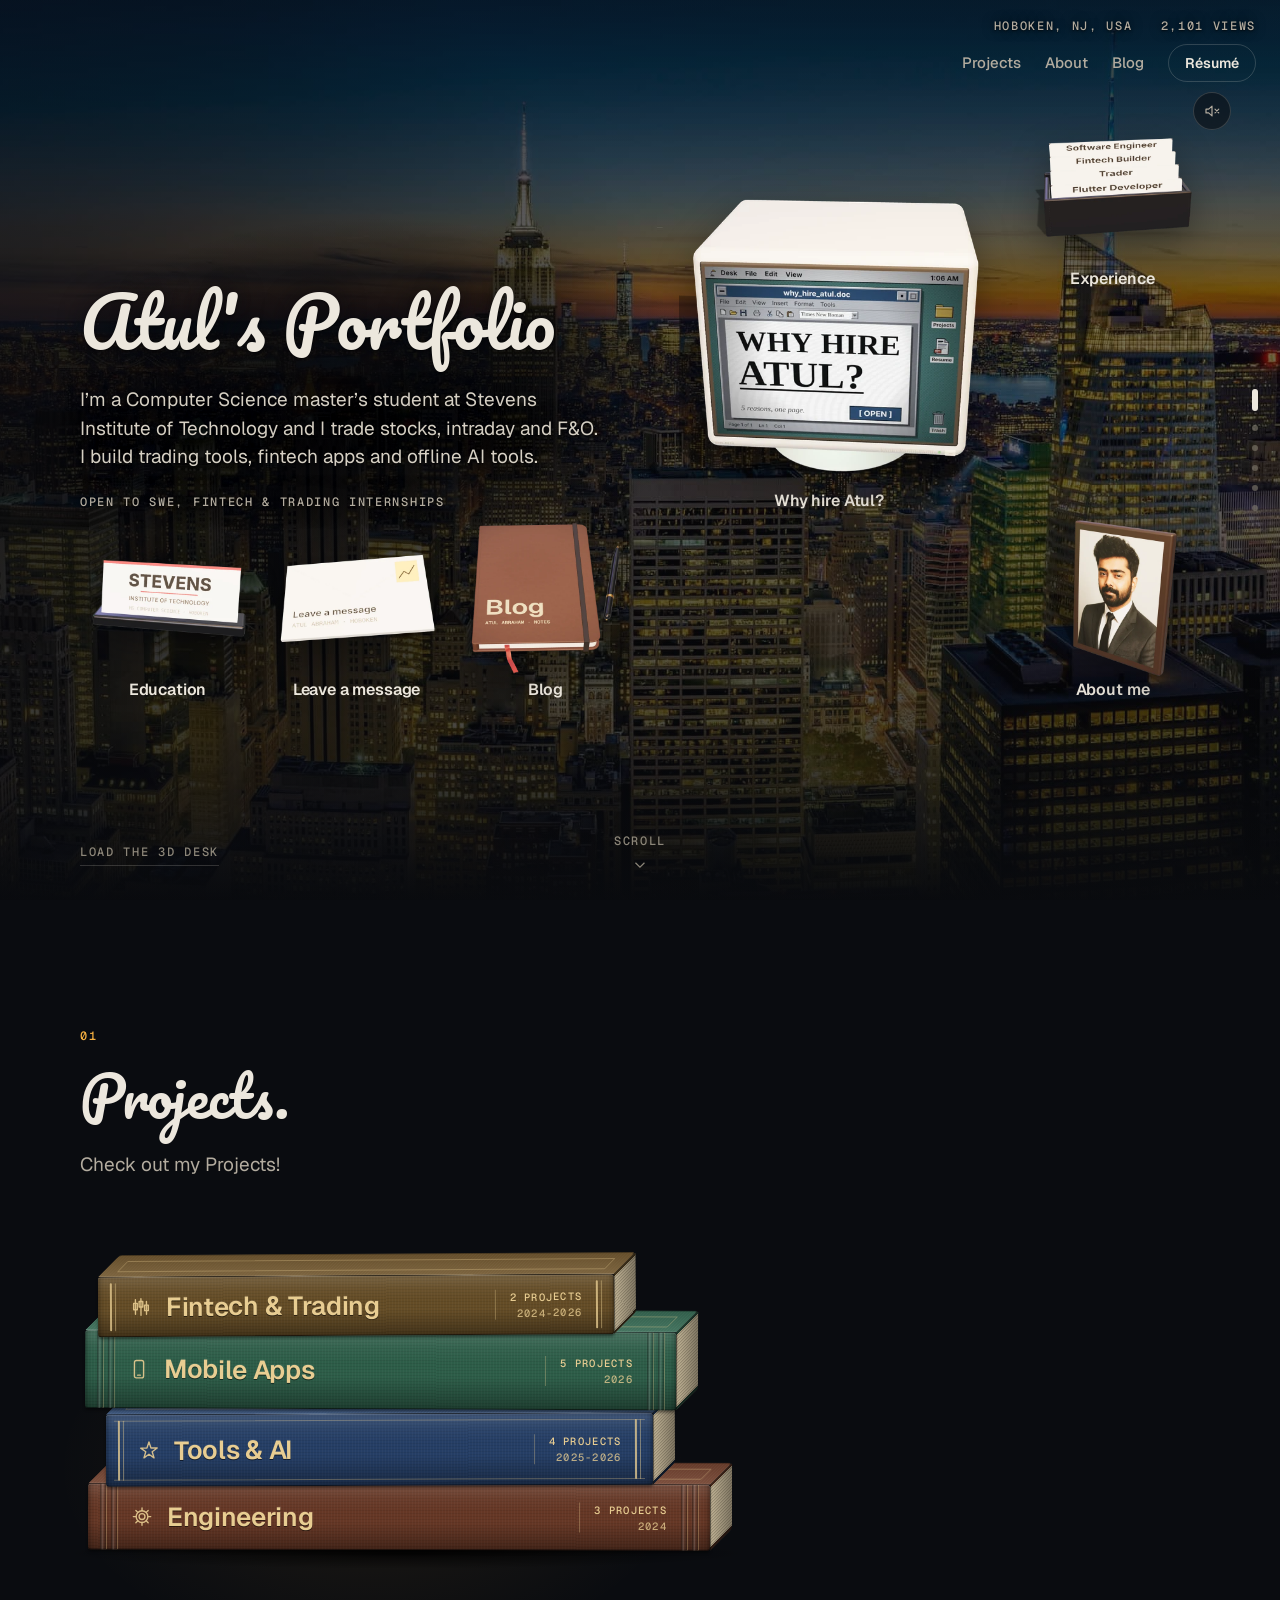
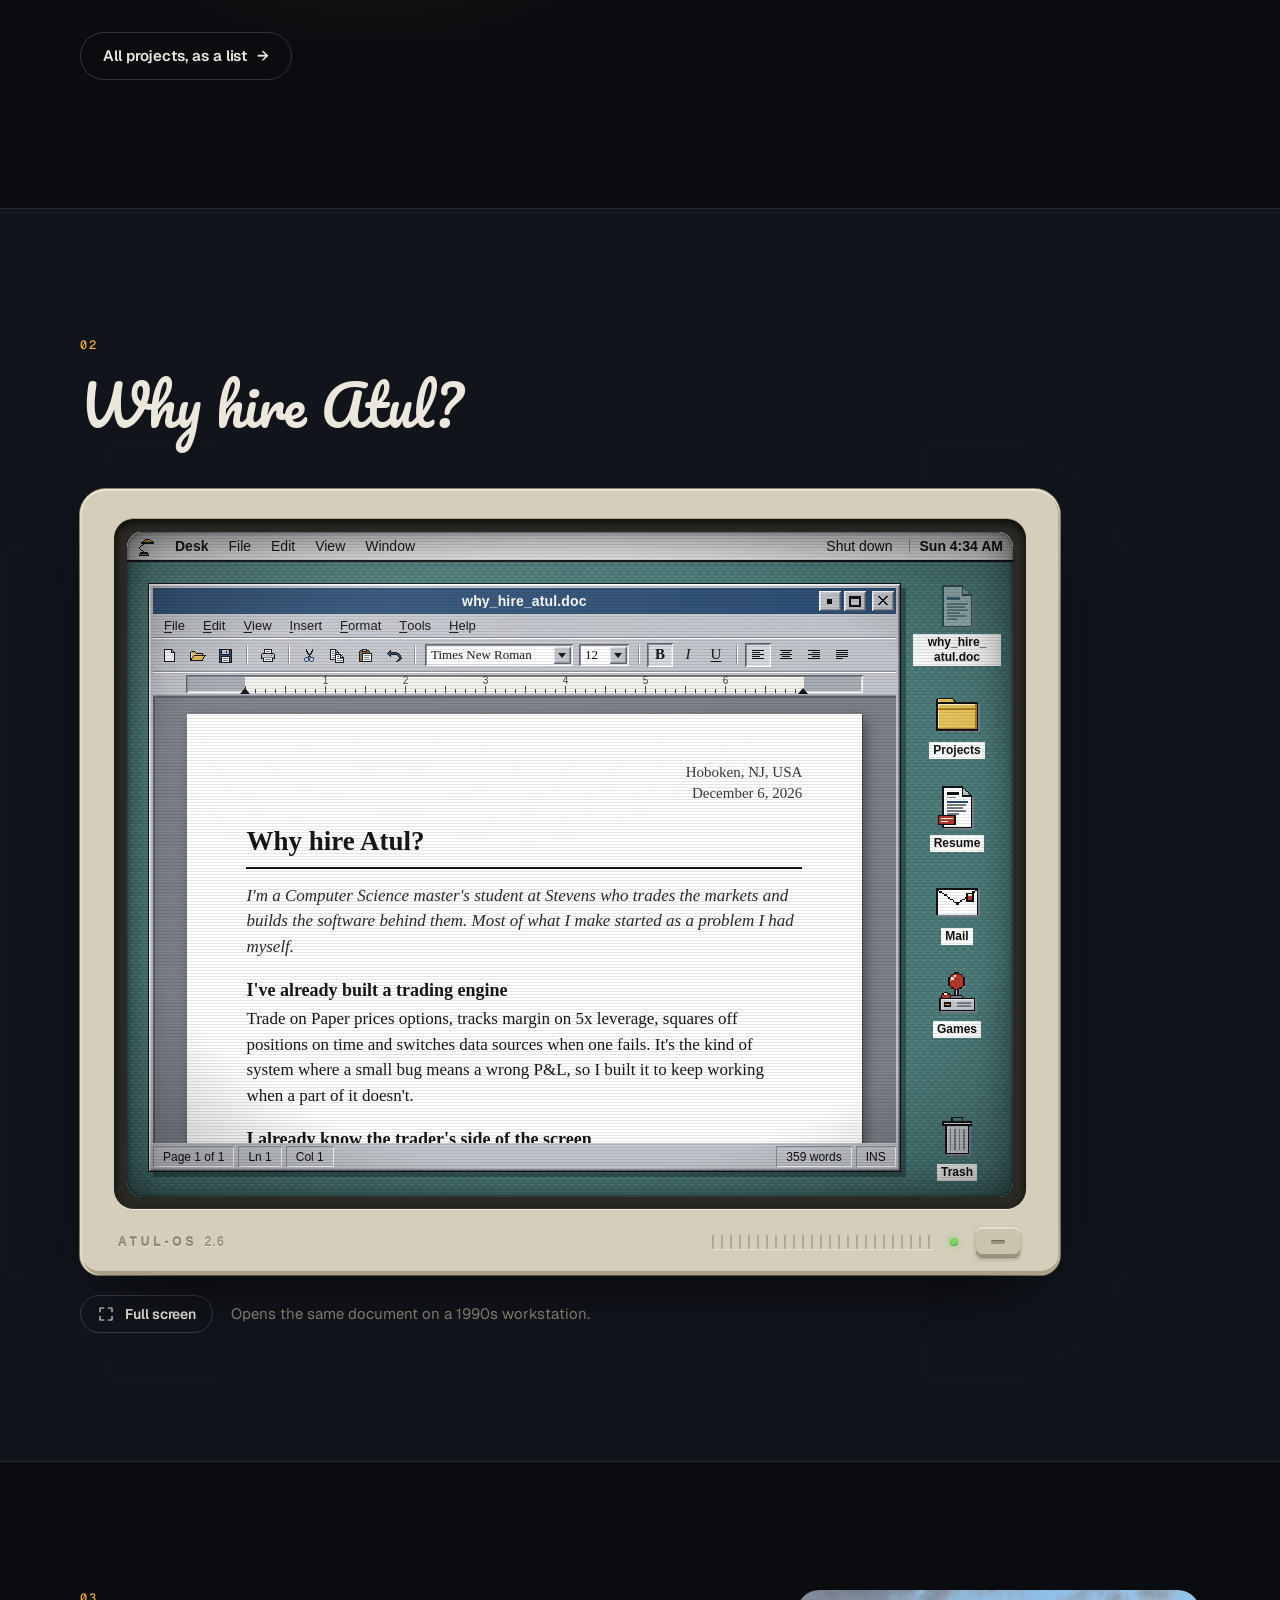
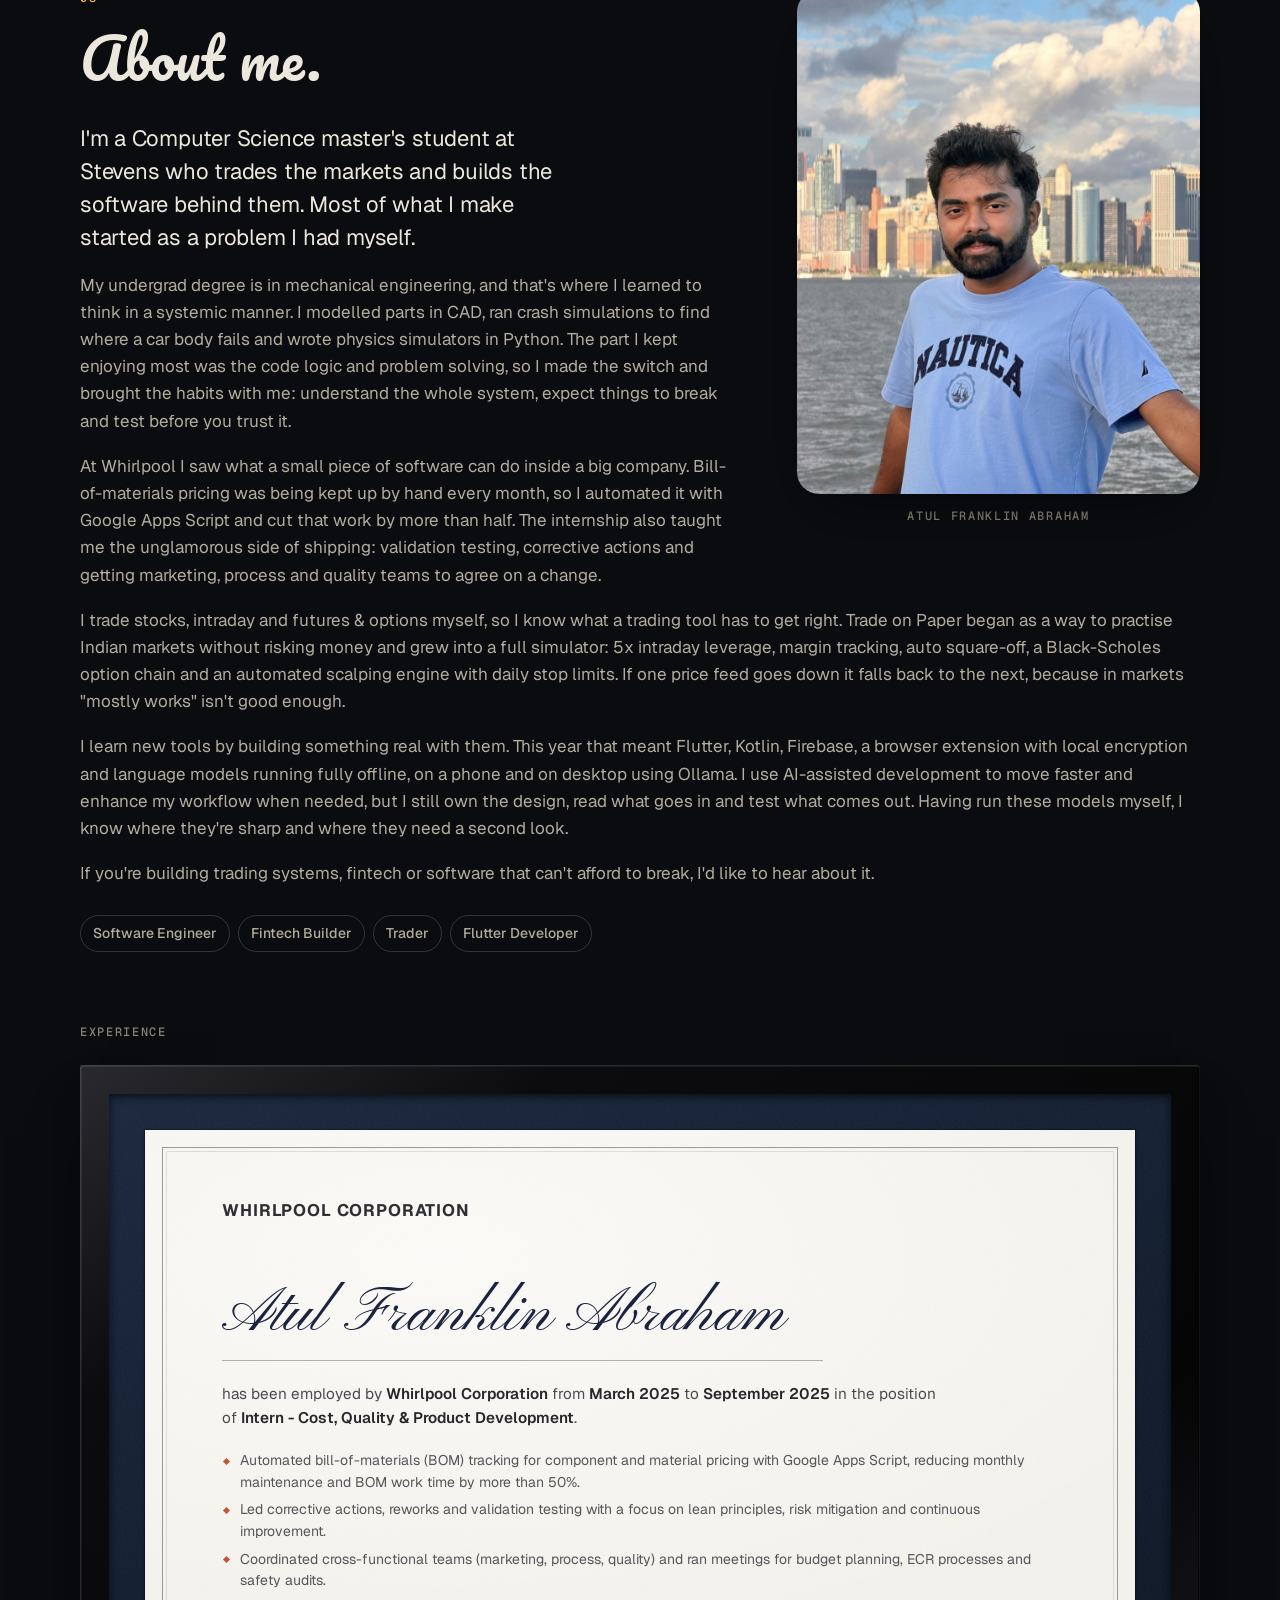
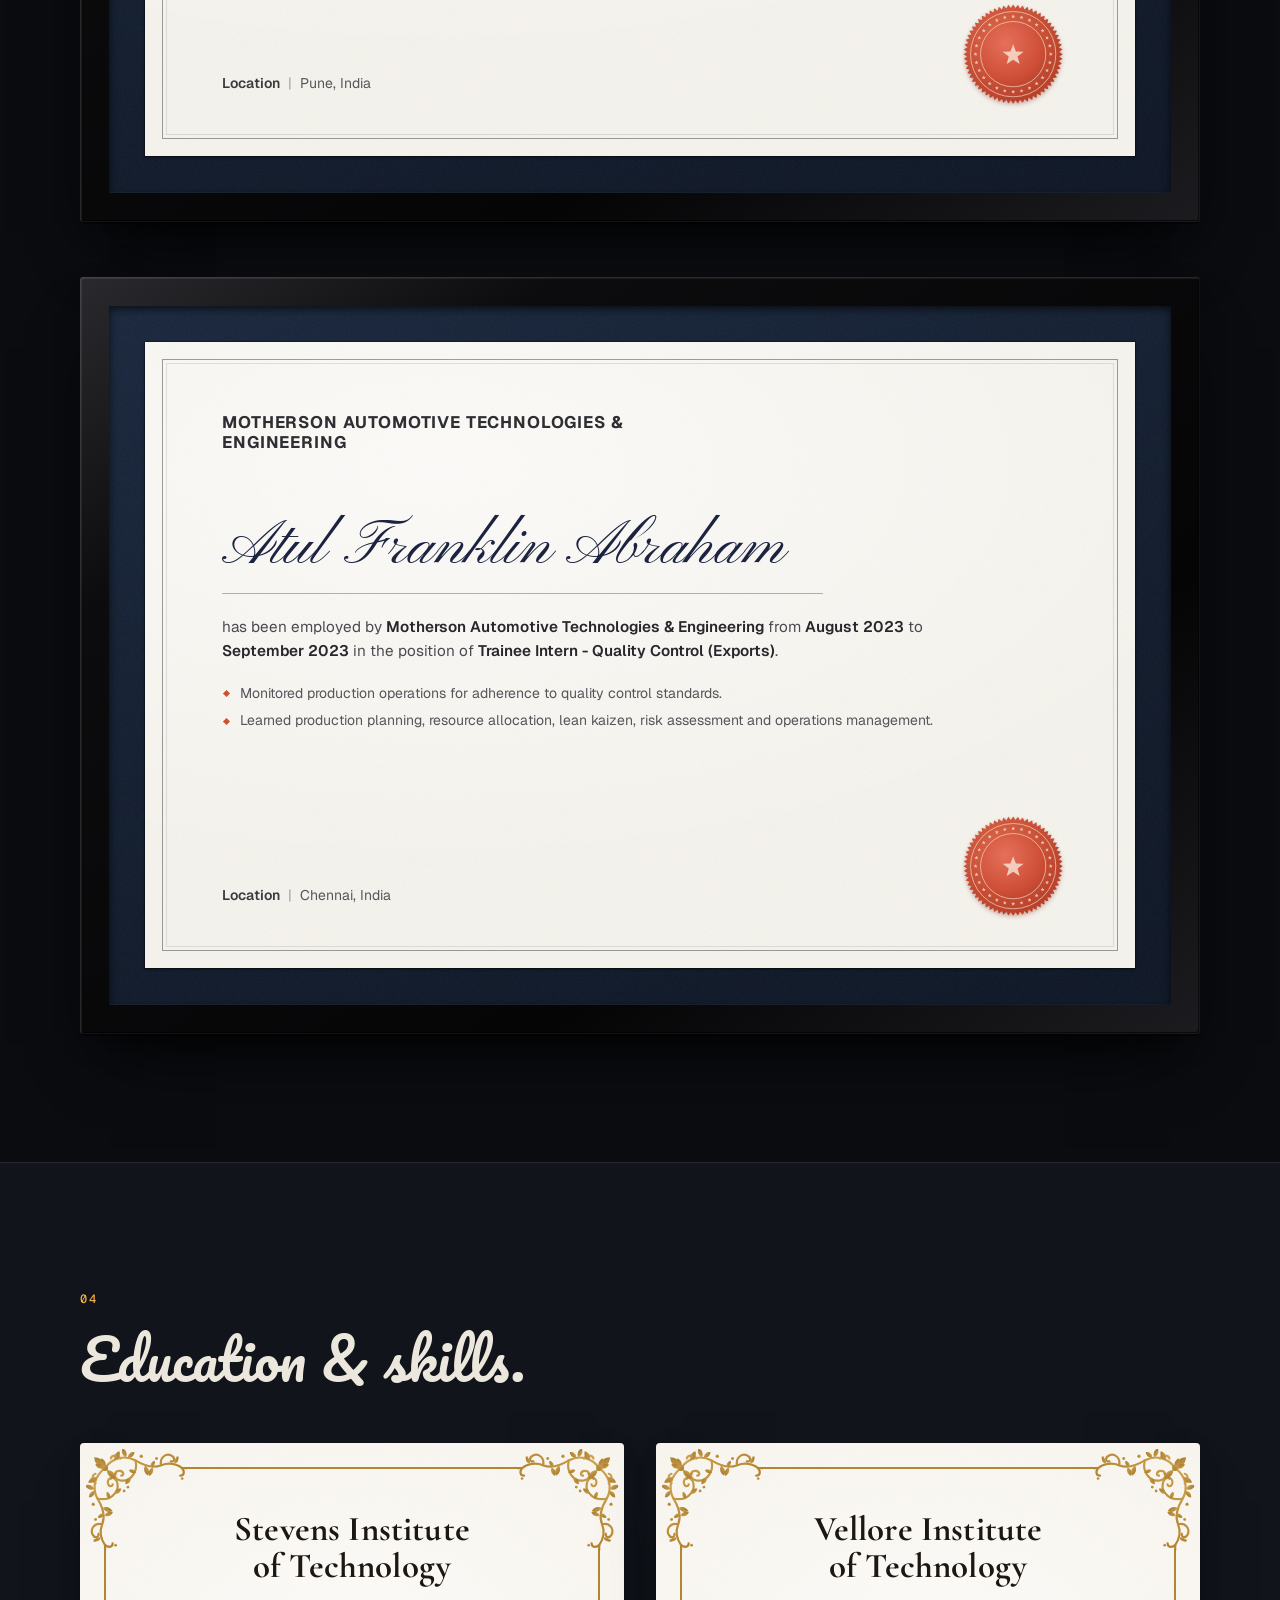
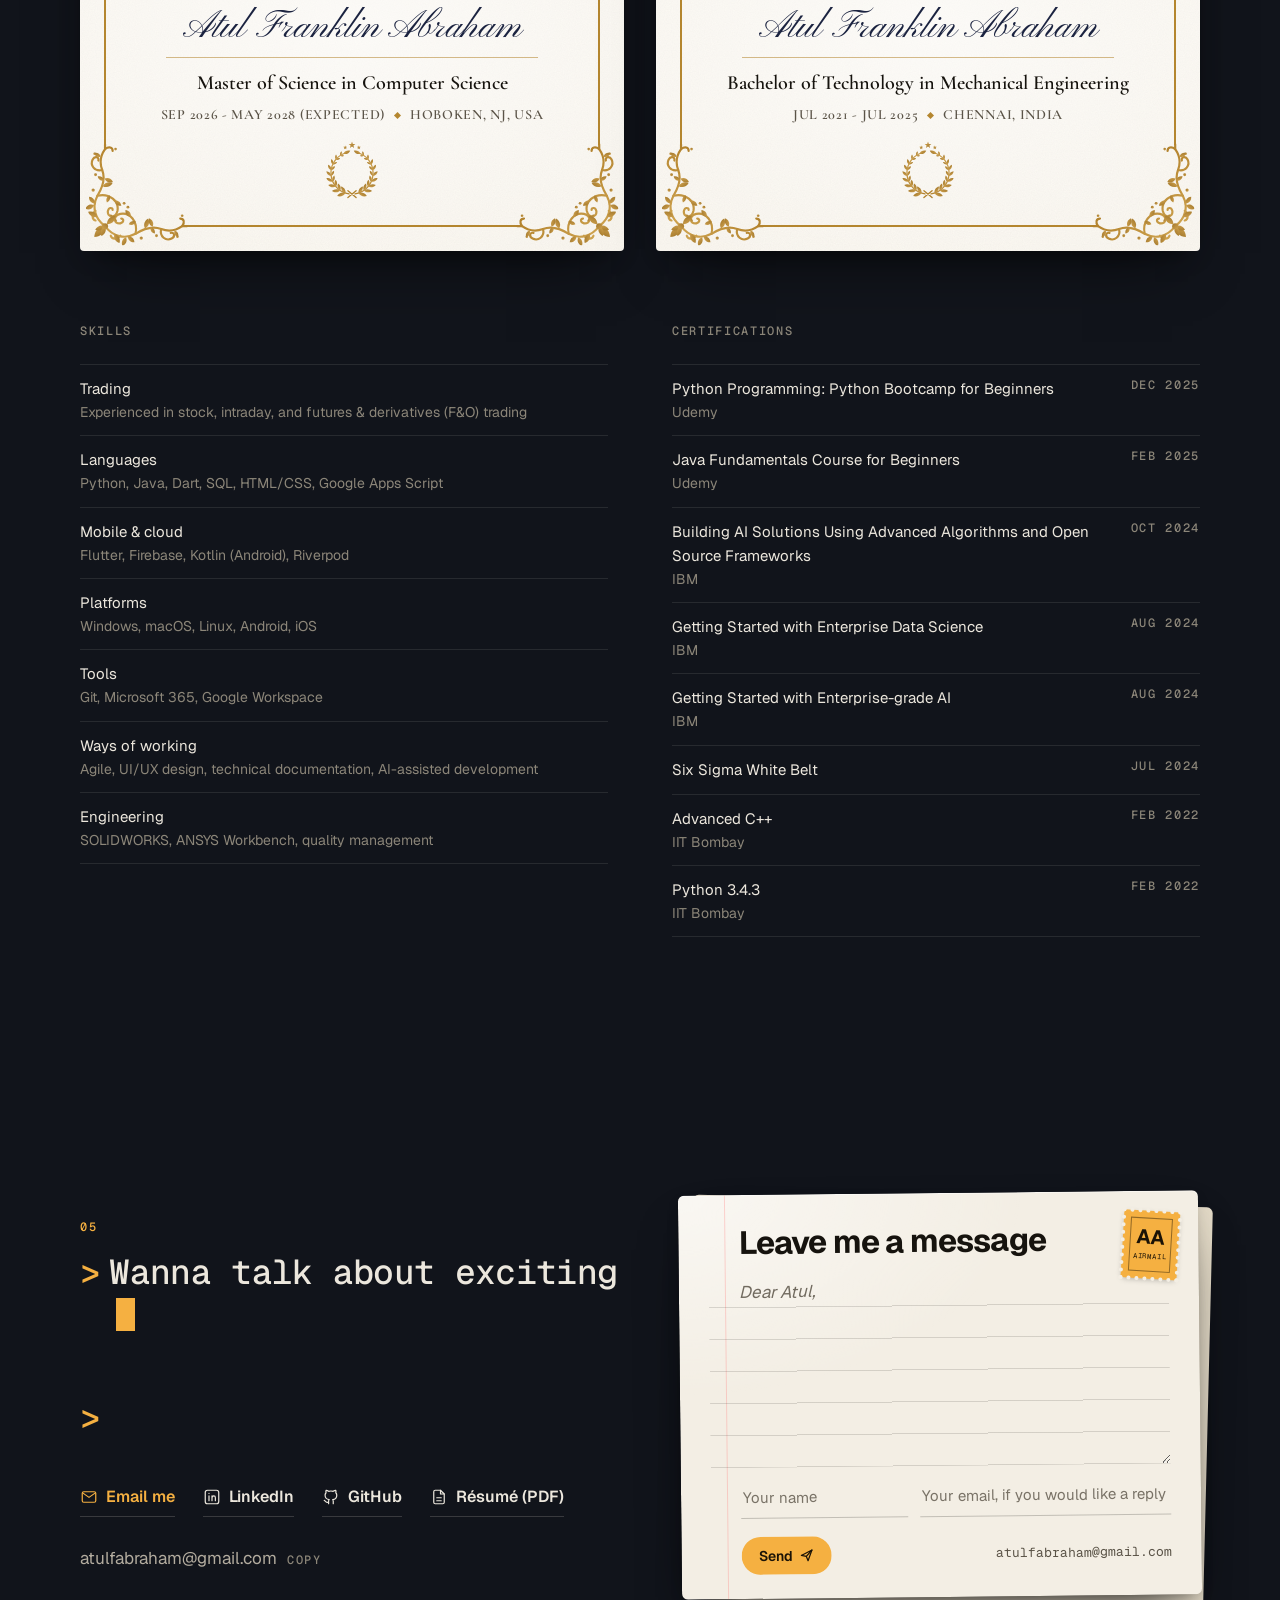
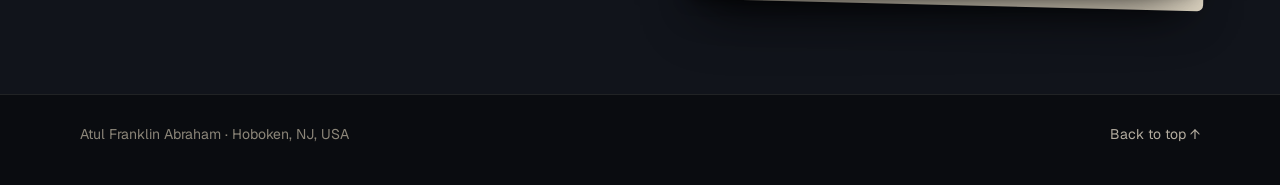
==== commit 8ef1558d: "Clean - Up" ====
--- a/index.html
+++ b/index.html
@@ -90,7 +90,7 @@
   <noscript><link href="https://fonts.googleapis.com/css2?family=Cormorant+Garamond:ital,wght@0,500;0,600;0,700;1,500&family=Pinyon+Script&display=swap" rel="stylesheet" /></noscript>
   <link rel="stylesheet" href="css/styles.css?v=20261105d" />
   <link rel="stylesheet" href="css/books.css" />
-  <link rel="stylesheet" href="css/retro.css?v=20261106g" />
+  <link rel="stylesheet" href="css/retro.css?v=20261106h" />
   <link rel="stylesheet" href="css/certificates.css" />
   <script type="importmap">
     {
@@ -292,6 +292,6 @@
 
   <script src="js/content.js"></script>
   <!-- loads the rest of the scripts -->
-  <script src="js/maintenance.js?v=20261106g"></script>
+  <script src="js/maintenance.js?v=20261106h"></script>
 </body>
 </html>
--- a/css/retro.css
+++ b/css/retro.css
@@ -424,7 +424,7 @@
 .rt-status .rt-st-words { margin-left: auto; }
 
 /* ---------- games window ---------- */
-.rt-win-games .rt-tb-pad { flex: none; width: 75px; }
+.rt-tb-pad { flex: none; width: 75px; }
 .rt-gm { border: 0; background: none; font: inherit; color: var(--rt-ink); cursor: pointer; margin: 0; }
 .rt-gm:hover { background: var(--rt-title); color: #fff; }
 .rt-gm[hidden] { display: none; }
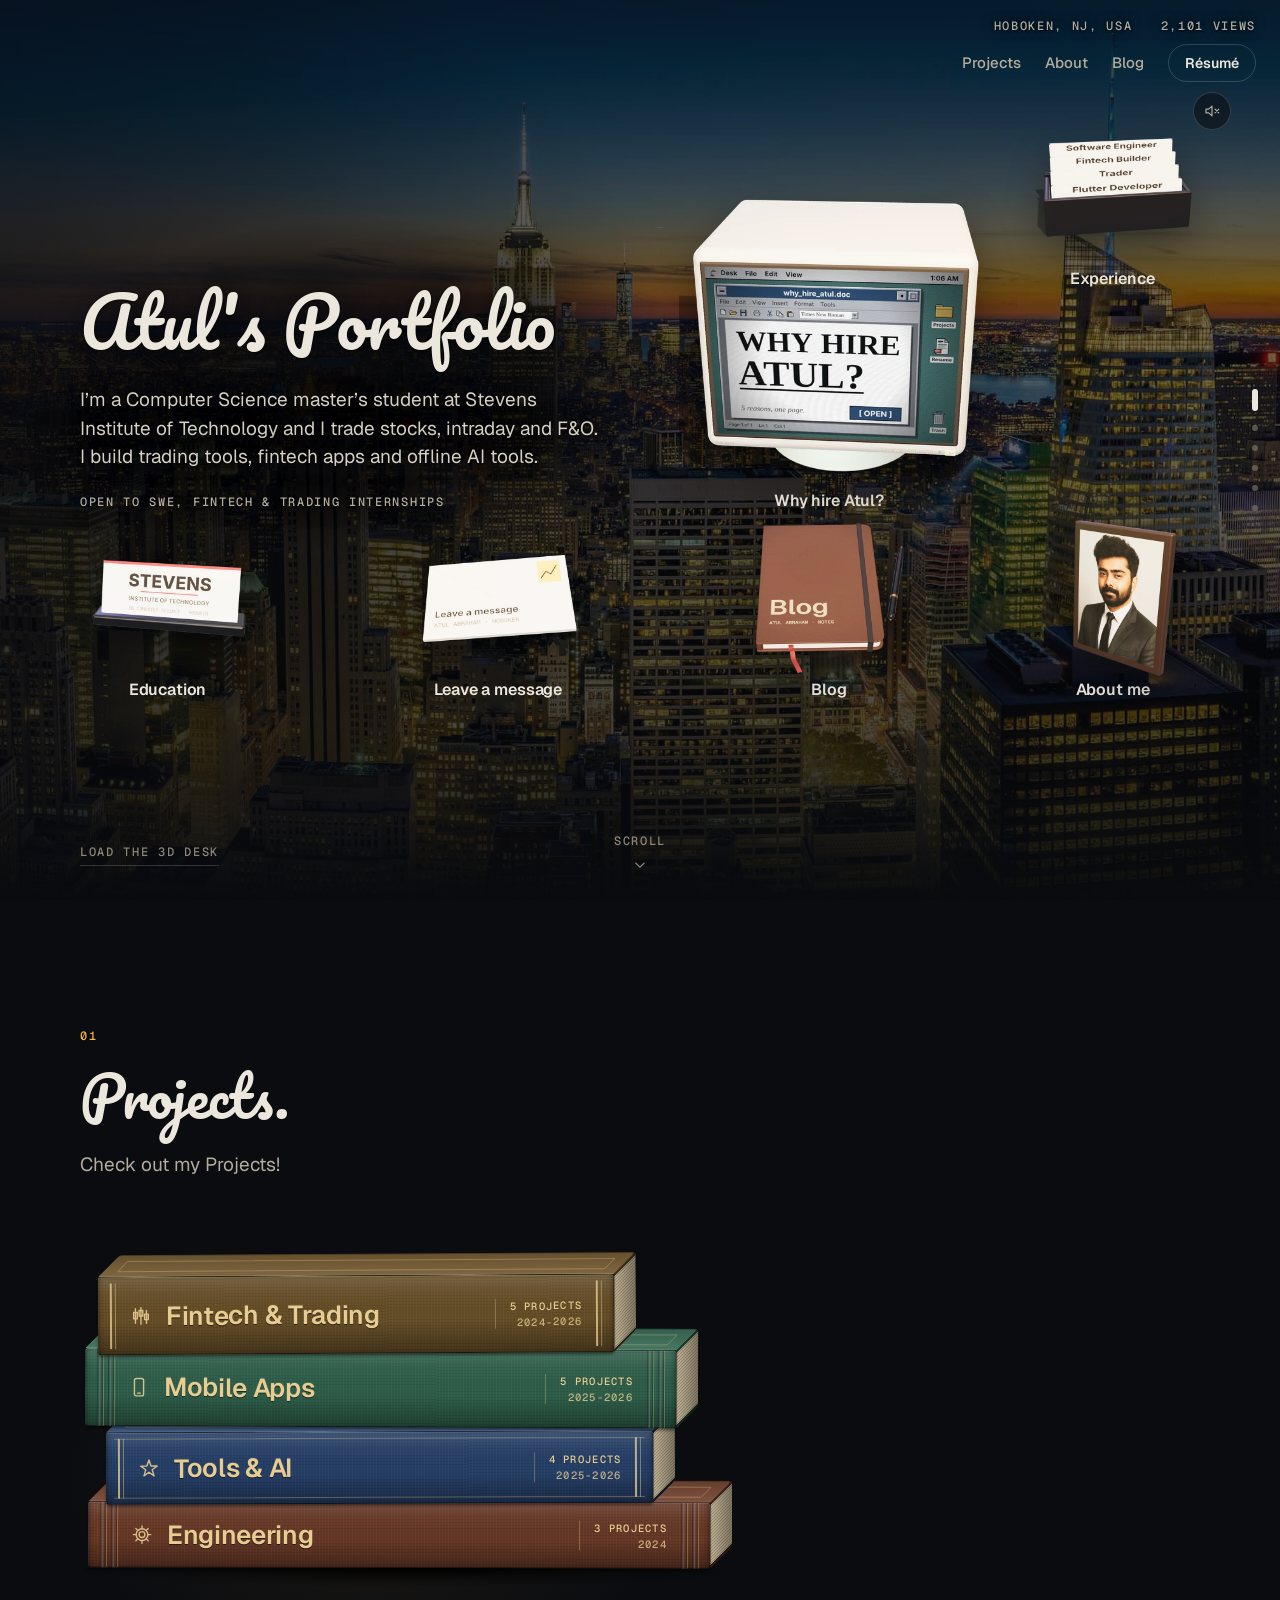
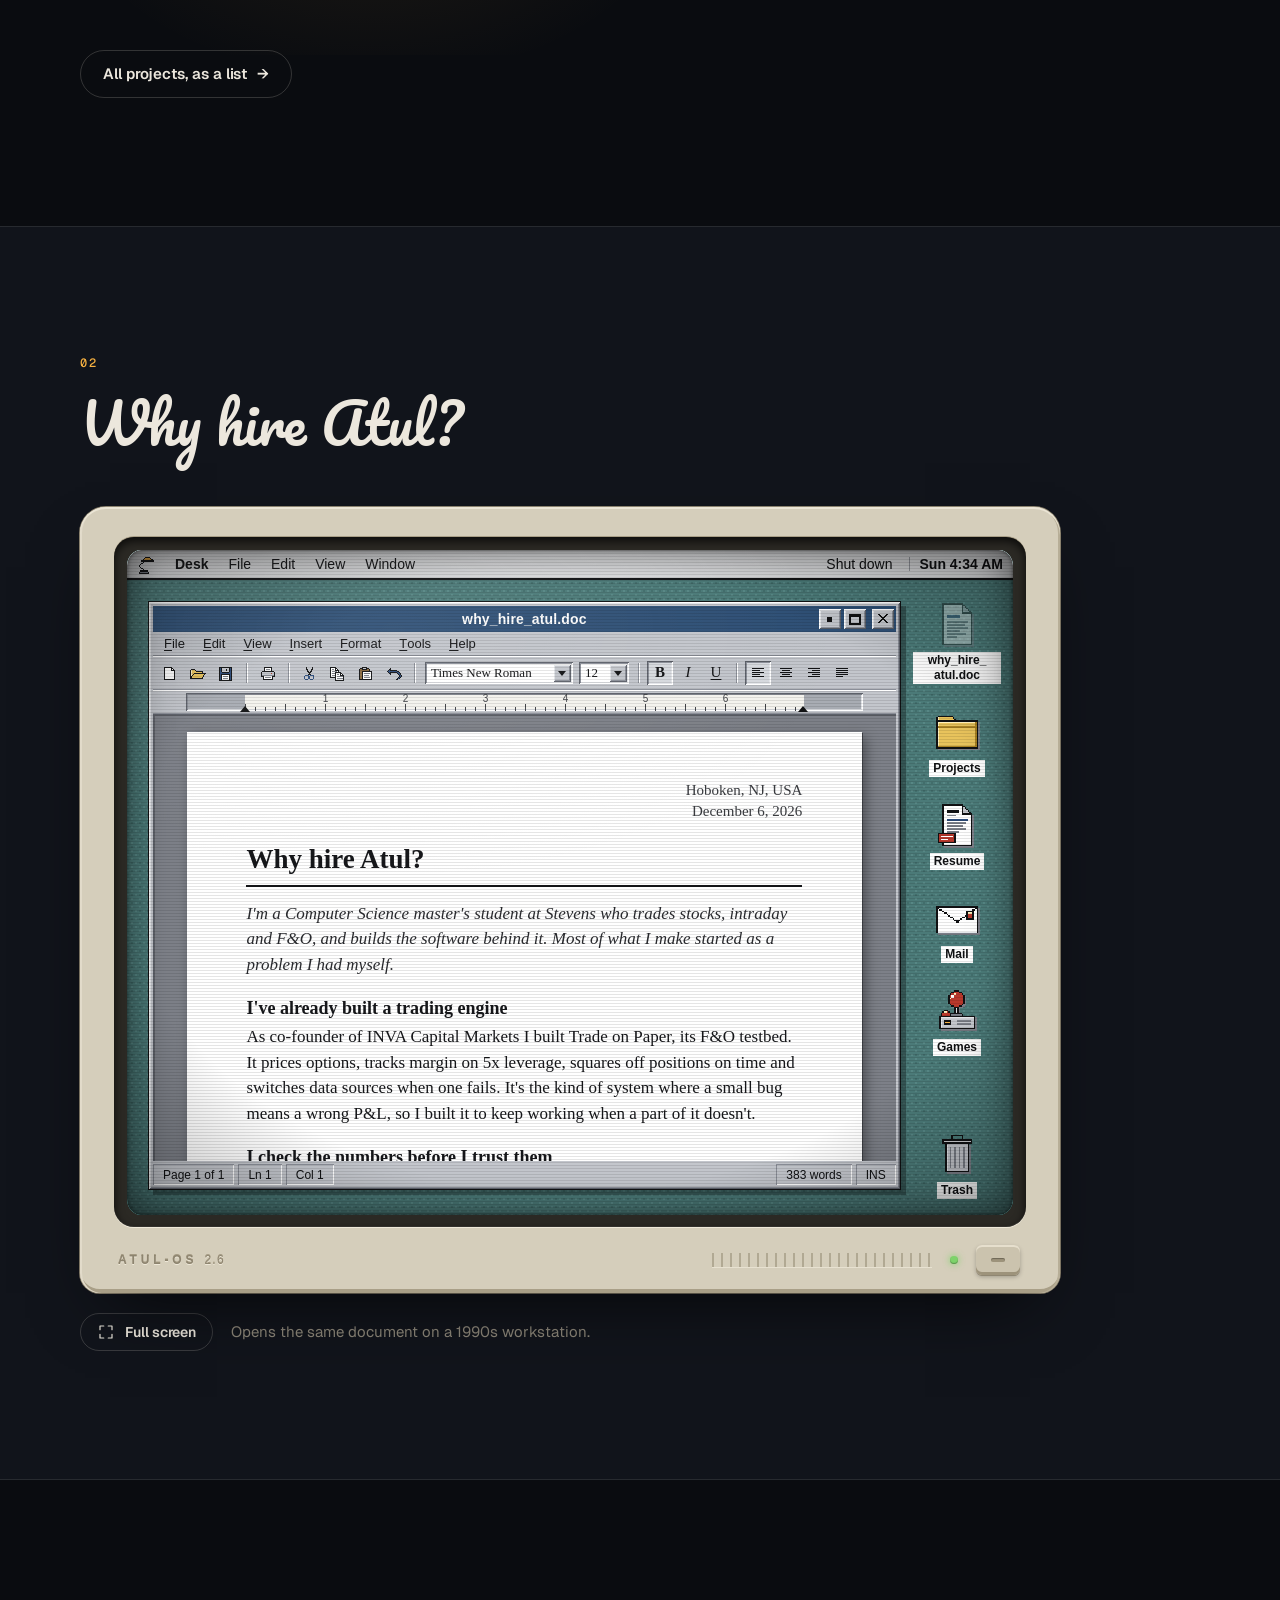
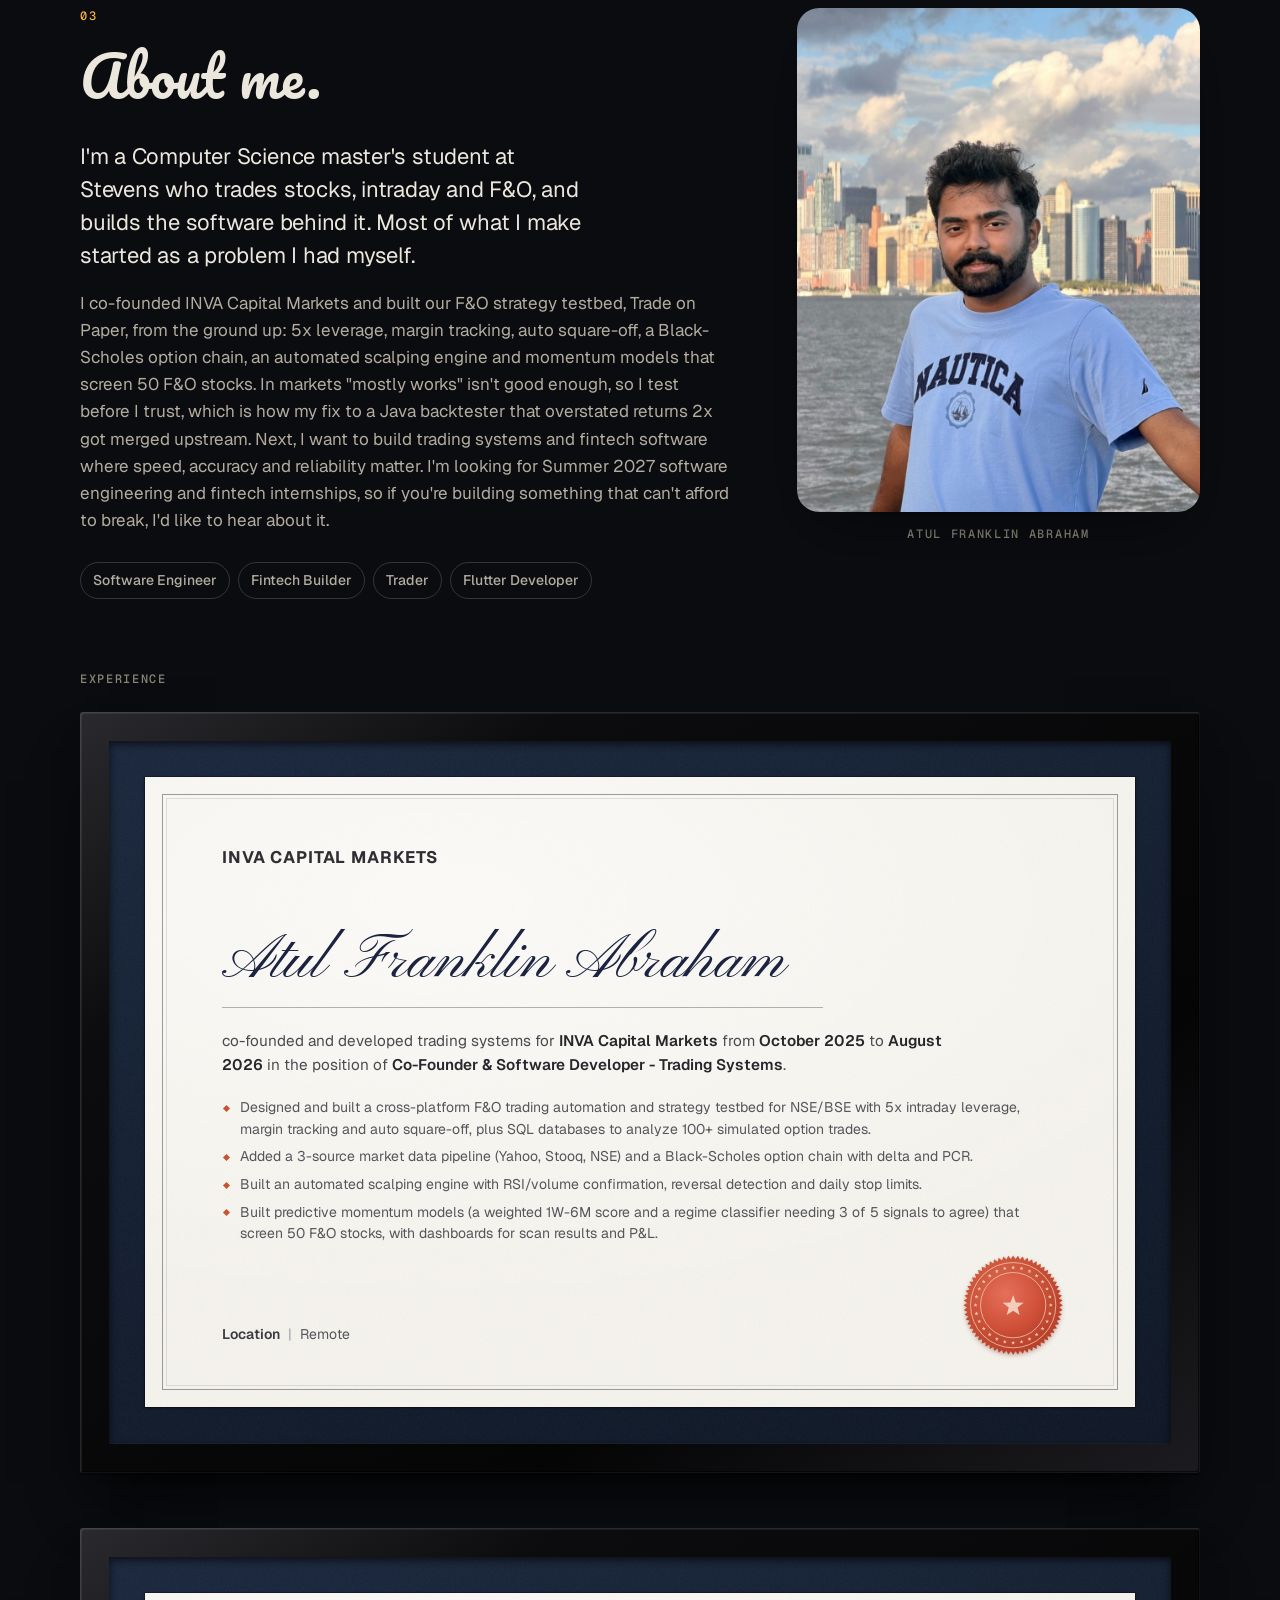
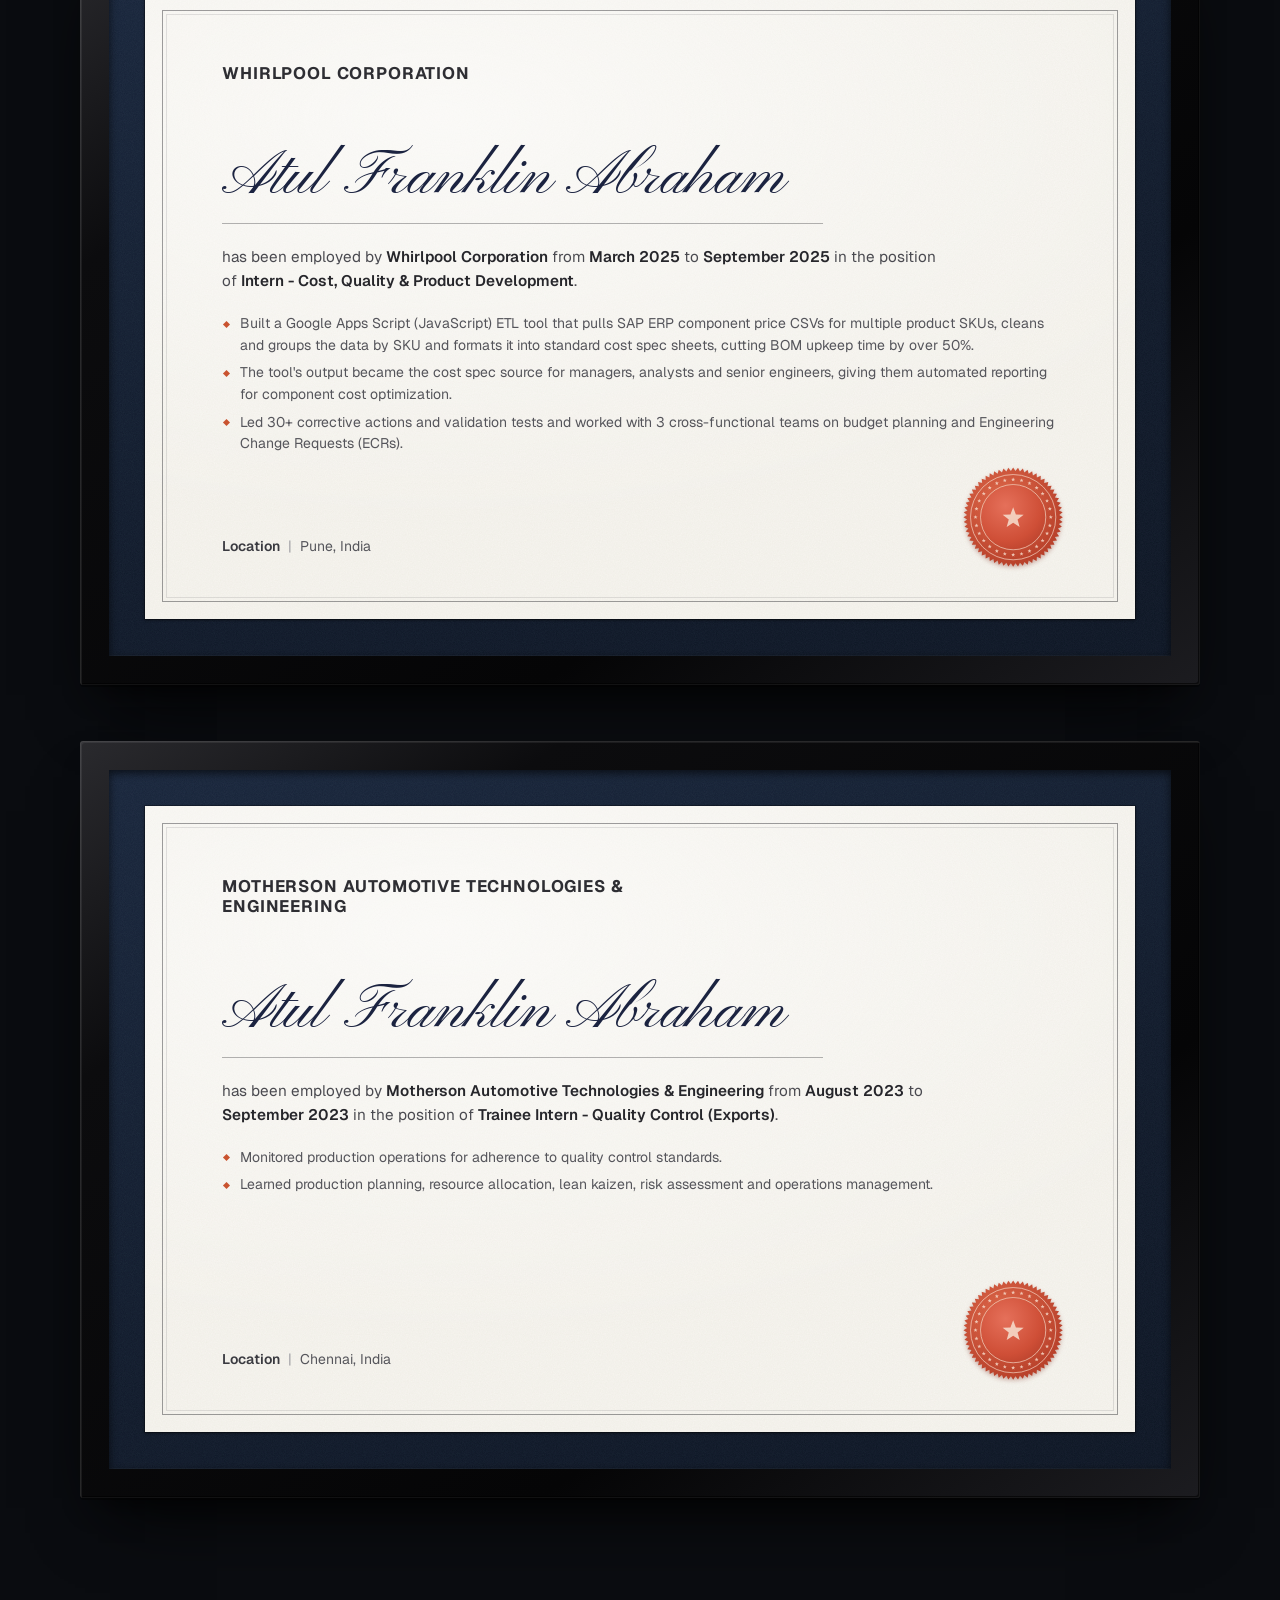
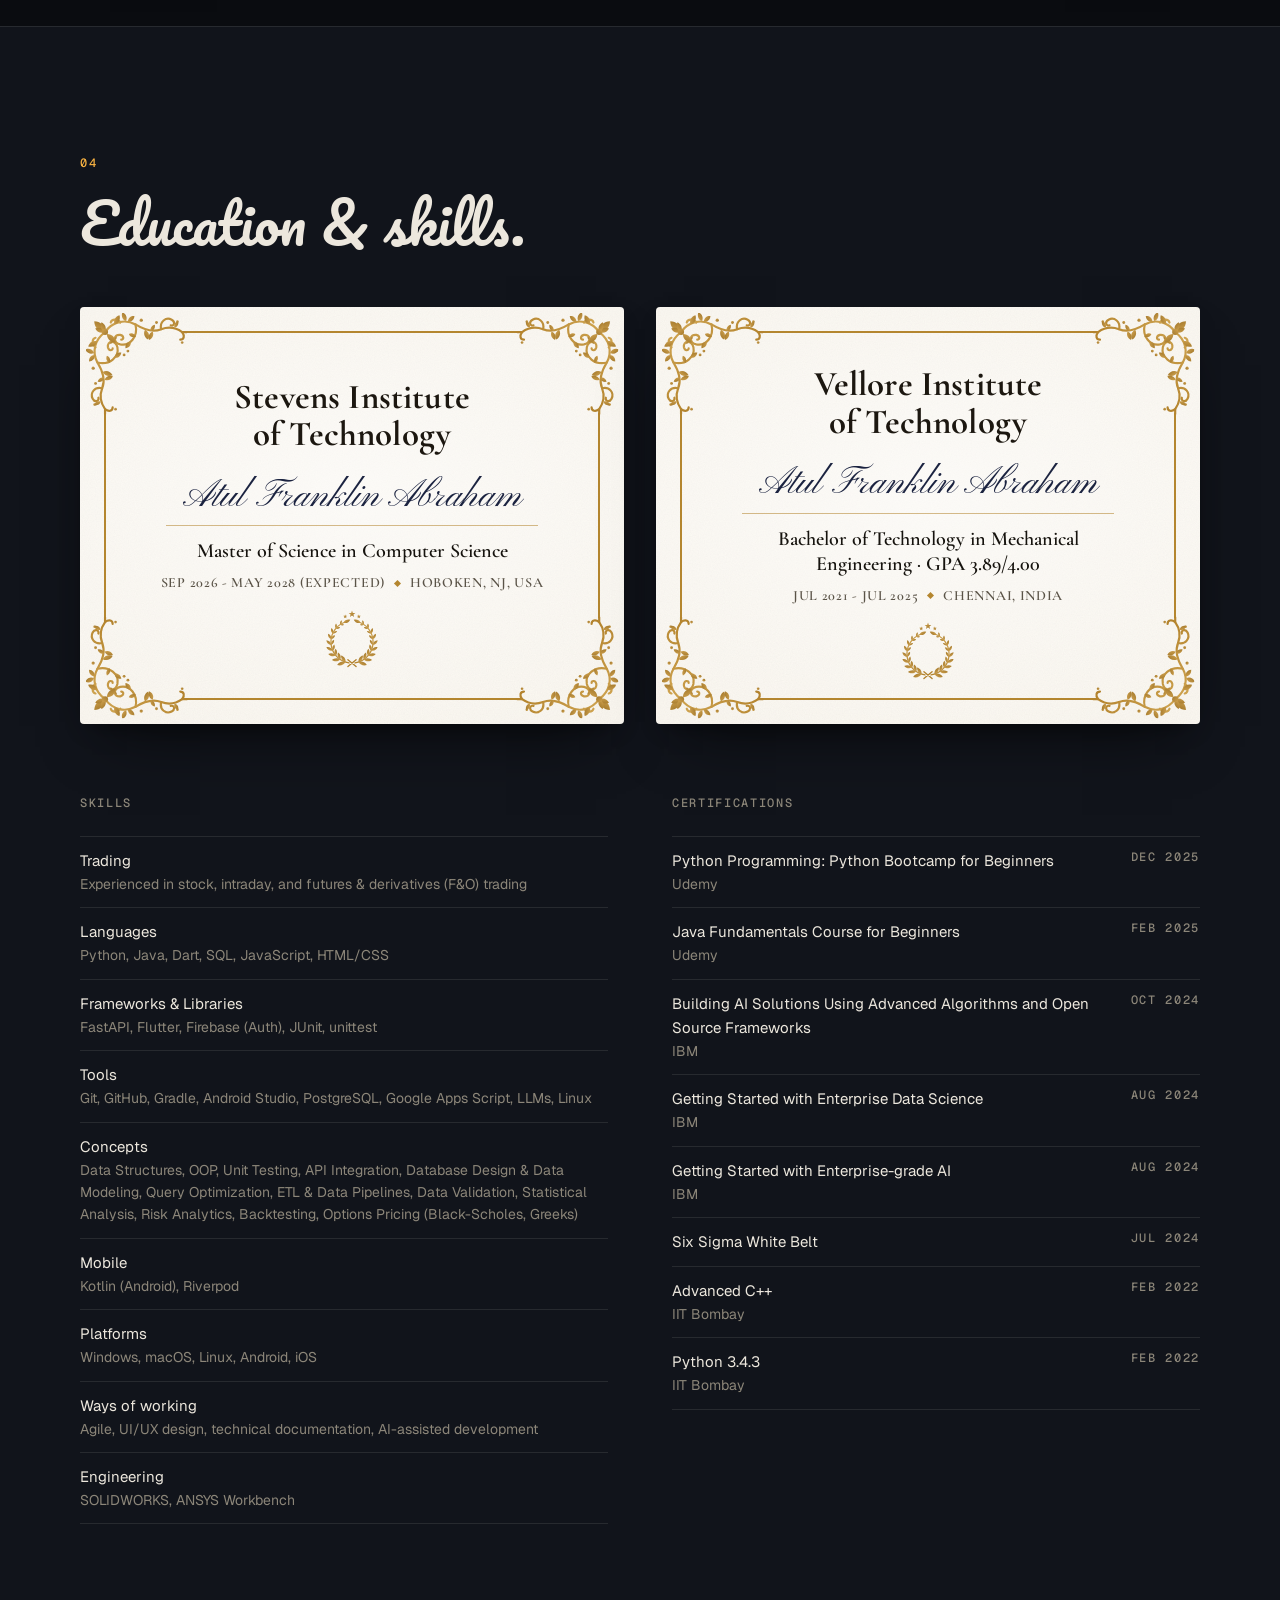
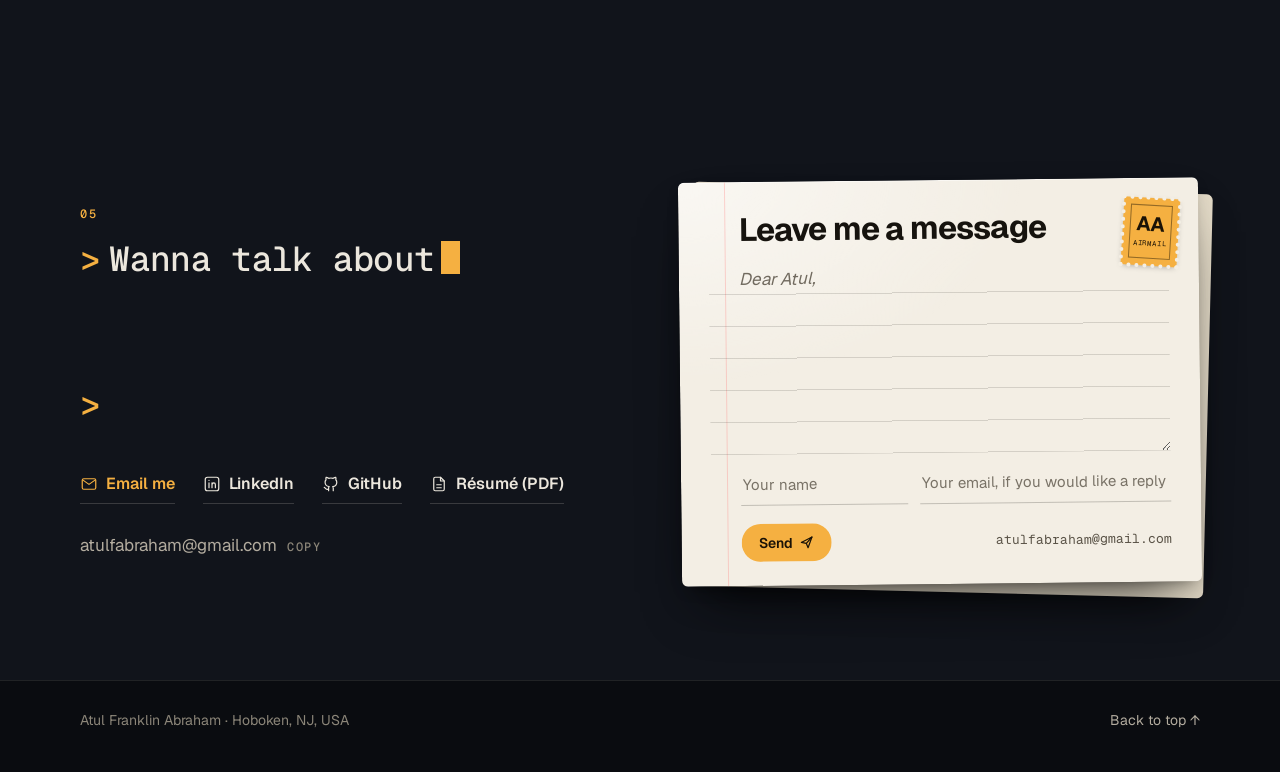
==== commit 8bea450b: "Site Updation" ====
--- a/index.html
+++ b/index.html
@@ -88,8 +88,8 @@
   <!-- certificate fonts -->
   <link href="https://fonts.googleapis.com/css2?family=Cormorant+Garamond:ital,wght@0,500;0,600;0,700;1,500&family=Pinyon+Script&display=swap" rel="stylesheet" media="print" onload="this.media='all'" />
   <noscript><link href="https://fonts.googleapis.com/css2?family=Cormorant+Garamond:ital,wght@0,500;0,600;0,700;1,500&family=Pinyon+Script&display=swap" rel="stylesheet" /></noscript>
-  <link rel="stylesheet" href="css/styles.css?v=20261105d" />
-  <link rel="stylesheet" href="css/books.css" />
+  <link rel="stylesheet" href="css/styles.css?v=20261113a" />
+  <link rel="stylesheet" href="css/books.css?v=20261113a" />
   <link rel="stylesheet" href="css/retro.css?v=20261106h" />
   <link rel="stylesheet" href="css/certificates.css" />
   <script type="importmap">
@@ -292,6 +292,6 @@
 
   <script src="js/content.js"></script>
   <!-- loads the rest of the scripts -->
-  <script src="js/maintenance.js?v=20261106h"></script>
+  <script src="js/maintenance.js?v=20261113a"></script>
 </body>
 </html>
--- a/css/styles.css
+++ b/css/styles.css
@@ -381,9 +381,12 @@
 .panel h3 { font-size: clamp(28px, 4vw, 40px); letter-spacing: -0.03em; line-height: 1.05; font-weight: 700; }
 .panel p { margin-top: 14px; color: var(--paper-ink-2); }
 .panel .lead { color: var(--paper-ink); font-size: 19px; }
-/* panel text wraps the photo too */
-.panel-about { display: flow-root; }
-.panel-about img { float: left; width: 200px; margin: 6px 28px 16px 0; height: auto; border-radius: 14px; aspect-ratio: 4/5; object-fit: cover; object-position: center 25%; }
+/* photo + intro side by side, body below */
+.panel-about .about-top { display: grid; grid-template-columns: 210px minmax(0, 1fr); gap: 32px; align-items: center; }
+.panel-about img { display: block; width: 100%; height: auto; border-radius: 14px; aspect-ratio: 4/5; object-fit: cover; object-position: center 25%; }
+.panel-about h3 { font-size: clamp(34px, 4.6vw, 50px); }
+.panel-about .lead { font-size: clamp(19px, 2vw, 23px); line-height: 1.45; margin-top: 16px; }
+.panel-about .about-top + p { margin-top: 26px; }
 .panel .roles .role { border-color: rgba(22,19,14,.18); color: var(--paper-ink-2); }
 .panel .btn-secondary { color: var(--paper-ink); border-color: rgba(22,19,14,.25); }
 .panel .btn-secondary:hover { color: #8A4F00; border-color: #8A4F00; }
@@ -432,7 +435,8 @@
   .crate-row .ct { display: block; font-size: 20px; }
   .crate-row .cb { display: block; font-size: 15px; }
   .panel { padding: 22px; }
-  .panel-about img { float: none; display: block; width: 100%; max-width: 220px; max-height: 60vh; margin: 0 auto 20px; }
+  .panel-about .about-top { grid-template-columns: 1fr; gap: 20px; }
+  .panel-about img { max-width: 220px; max-height: 60vh; margin: 0 auto; }
   .card-body { padding: 18px 20px 22px; }
   .card .blurb { font-size: 16px; }
   .overlay-foot .hint { display: none; }
@@ -607,8 +611,11 @@
 @media (min-width: 721px) {
   /* crt, exp, about right; small objects under copy */
   .desk-lite .hero {
-    grid-template-columns: repeat(6, minmax(0, 1fr));
-    grid-template-areas: "copy copy copy crt crt exp" "edu msg blog . . about";
+    grid-template-columns: repeat(24, minmax(0, 1fr));
+    /* small objects spread, blog under crt */
+    grid-template-areas:
+      "copy copy copy copy copy copy copy copy copy copy copy copy crt crt crt crt crt crt crt crt exp exp exp exp"
+      "edu edu edu edu . . . msg msg msg msg . . . blog blog blog blog . . about about about about";
     column-gap: 14px; row-gap: 8px; align-items: start; padding-top: 12px;
   }
   .desk-lite .hero-copy { grid-area: copy; align-self: end; align-self: last baseline; margin-top: 0; padding-right: 32px; }
--- a/css/books.css
+++ b/css/books.css
@@ -459,6 +459,8 @@
   font-family: var(--mono, monospace); font-size: max(10px, calc(var(--bk-u) * 2.3)); letter-spacing: 0.18em; text-transform: uppercase; color: #8A4F00;
 }
 .bk-pt { margin-top: calc(var(--bk-u) * 1.8) !important; font-size: max(22px, calc(var(--bk-u) * 6.6)); line-height: 1.04; font-weight: 700; letter-spacing: -0.03em; text-wrap: balance; }
+/* no year label */
+.bk-print + .bk-pt { margin-top: calc(var(--bk-u) * 6.5) !important; }
 .bk-tags { list-style: none; display: flex; flex-wrap: wrap; gap: calc(var(--bk-u) * 1.4); margin-top: calc(var(--bk-u) * 4) !important; }
 .bk-tag {
   padding: calc(var(--bk-u) * 0.8) calc(var(--bk-u) * 2.4); border-radius: var(--r-pill, 999px);
